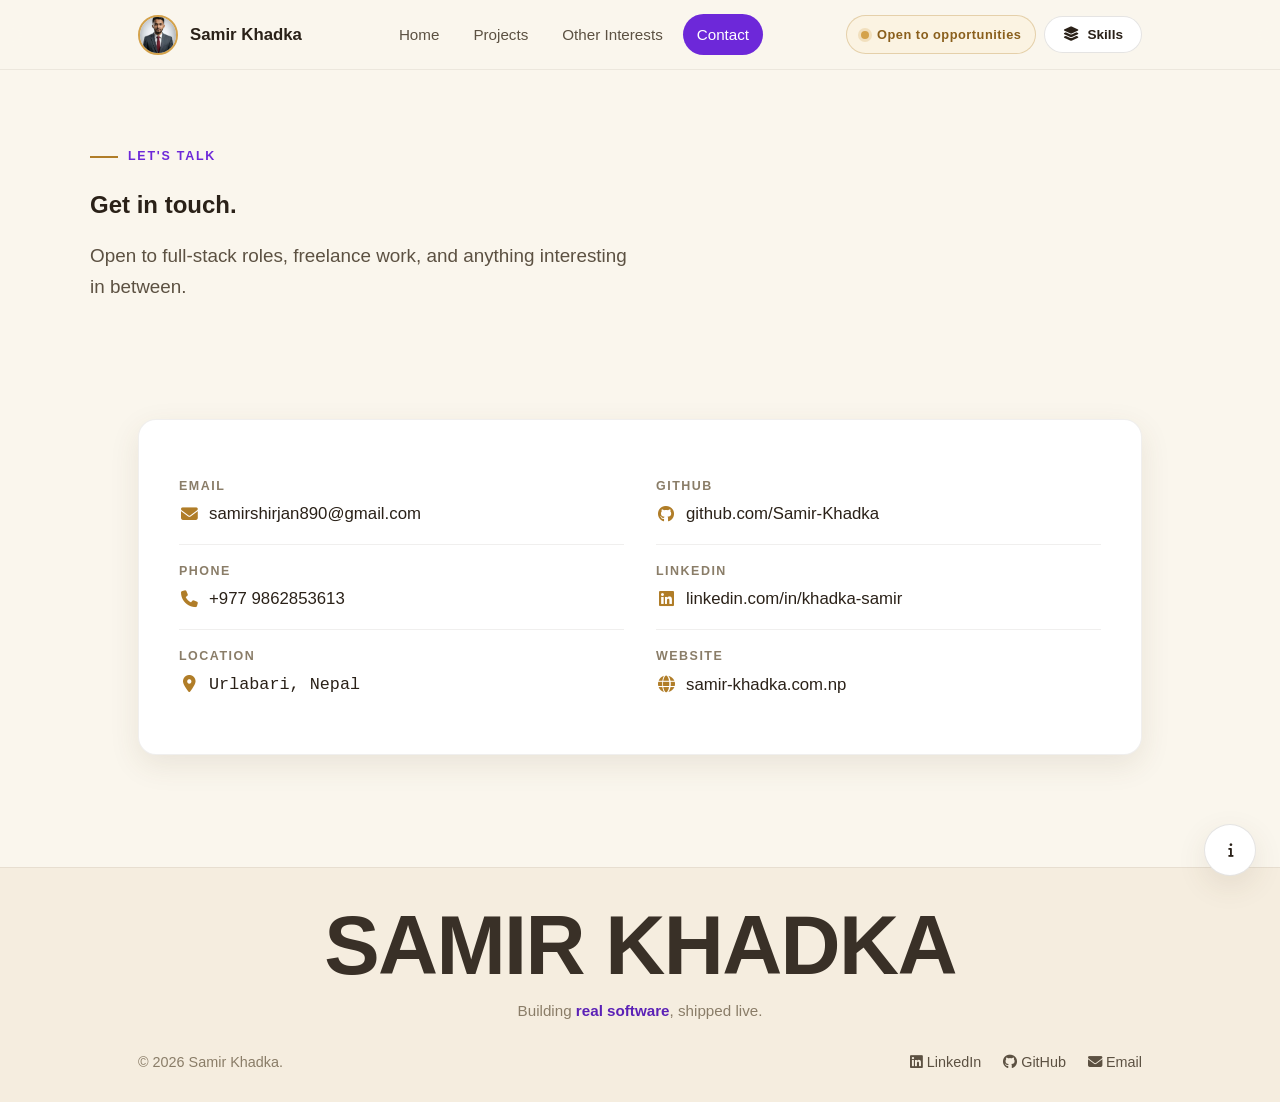
==== contact.html @ b38403c0 "Update portfolio" ====
<!DOCTYPE html>
<html lang="en">
<head>
  <meta charset="UTF-8">
  <meta name="viewport" content="width=device-width, initial-scale=1.0">
  <title>Contact — Samir Khadka</title>
  <meta name="description" content="Get in touch with Samir Khadka — full-stack developer and DevOps enthusiast based in Nepal. Open to remote roles and freelance work.">
  <link rel="canonical" href="https://samir-khadka.com.np/contact.html">
  <link rel="icon" type="image/svg+xml" href="/favicon.svg">
  <link rel="icon" type="image/png" sizes="96x96" href="/favicon-96x96.png">
  <link rel="apple-touch-icon" href="/apple-touch-icon.png">
  <meta name="theme-color" content="#FAF6ED">
  <meta property="og:type" content="website">
  <meta property="og:site_name" content="Samir Khadka">
  <meta property="og:title" content="Contact — Samir Khadka">
  <meta property="og:description" content="Get in touch with Samir Khadka — full-stack developer based in Urlabari, Nepal.">
  <meta property="og:url" content="https://samir-khadka.com.np/contact.html">
  <meta name="twitter:card" content="summary_large_image">
  <meta name="twitter:title" content="Contact — Samir Khadka">
  <meta name="twitter:description" content="Get in touch with Samir Khadka — full-stack developer based in Urlabari, Nepal.">
  <link rel="stylesheet" href="https://cdnjs.cloudflare.com/ajax/libs/font-awesome/6.4.0/css/all.min.css">
  <link rel="stylesheet" href="style.css?v=6">
</head>
<body>

  <!-- Header Navigation -->
  <header class="site-head">
    <div class="nav-inner">
      <a href="index.html" class="brand">
        <img src="assets/profile.jpg" alt="Samir Khadka Profile Photo" class="brand-avatar">
        Samir Khadka
      </a>
      <nav class="links" id="navLinks">
        <a href="index.html">Home</a>
        <a href="projects.html">Projects</a>
        <a href="interests.html">Other Interests</a>
        <a href="contact.html" class="active">Contact</a>
      </nav>
      <div class="header-actions">
        <span class="avail-pill"><span class="avail-dot"></span>Open to opportunities</span>
        <button onclick="toggleSidebar(true)" class="drawer-toggle-btn" aria-label="Open Skills Drawer">
          <i class="fas fa-layer-group"></i> <span class="drawer-label">Skills</span>
        </button>
        <button class="nav-toggle" id="navToggle" aria-label="Toggle menu">
          <span></span><span></span><span></span>
        </button>
      </div>
    </div>
  </header>

  <!-- Hero -->
  <section class="hero reveal-up" style="padding-bottom: 24px;">
    <div class="hero-inner">
      <div class="eyebrow">Let's talk</div>
      <h1>Get in <span class="accent">touch</span>.</h1>
      <p class="lead" style="margin-top: 16px;">Open to full-stack roles, freelance work, and anything interesting in between.</p>
    </div>
  </section>

  <!-- Contact Information -->
  <section class="reveal-up">
    <div class="section-inner">
      <div class="card">
        <div class="contact-grid">

          <div>
            <div class="contact-row">
              <span class="label">Email</span>
              <a href="mailto:samirshirjan890@gmail.com"><i class="fas fa-envelope"></i> samirshirjan890@gmail.com</a>
            </div>
            <div class="contact-row">
              <span class="label">Phone</span>
              <a href="tel:+9779862853613"><i class="fas fa-phone"></i> +977 9862853613</a>
            </div>
            <div class="contact-row">
              <span class="label">Location</span>
              <span class="val mono"><i class="fas fa-map-marker-alt"></i> Urlabari, Nepal</span>
            </div>
          </div>

          <div>
            <div class="contact-row">
              <span class="label">GitHub</span>
              <a href="https://github.com/Samir-Khadka" target="_blank" rel="noopener"><i class="fab fa-github"></i> github.com/Samir-Khadka</a>
            </div>
            <div class="contact-row">
              <span class="label">LinkedIn</span>
              <a href="https://linkedin.com/in/khadka-samir" target="_blank" rel="noopener"><i class="fab fa-linkedin"></i> linkedin.com/in/khadka-samir</a>
            </div>
            <div class="contact-row">
              <span class="label">Website</span>
              <a href="https://samir-khadka.com.np/" target="_blank" rel="noopener"><i class="fas fa-globe"></i> samir-khadka.com.np</a>
            </div>
          </div>

        </div>
      </div>
    </div>
  </section>

  <!-- Footer -->
  <footer class="site-foot">
    <div class="foot-giant">SAMIR KHADKA</div>
    <div class="foot-tag">Building <b>real software</b>, shipped live.</div>
    <div class="foot-inner">
      <span>© 2026 Samir Khadka.</span>
      <div>
        <a href="https://linkedin.com/in/khadka-samir" target="_blank" rel="noopener"><i class="fab fa-linkedin"></i> LinkedIn</a>
        <a href="https://github.com/Samir-Khadka" target="_blank" rel="noopener"><i class="fab fa-github"></i> GitHub</a>
        <a href="mailto:samirshirjan890@gmail.com"><i class="fas fa-envelope"></i> Email</a>
      </div>
    </div>
  </footer>

  <!-- Floating info button -->
  <button onclick="toggleInfoModal(true)" class="info-btn" aria-label="About Samir Khadka">
    <i class="fas fa-info"></i>
  </button>

  <!-- About Modal -->
  <div id="aboutModal" class="modal-overlay" role="dialog" aria-modal="true" aria-label="About Samir Khadka">
    <div class="modal-box">
      <button onclick="toggleInfoModal(false)" class="modal-close-btn" aria-label="Close modal">
        <i class="fas fa-times"></i>
      </button>
      <div class="modal-profile-header">
        <img src="assets/profile.jpg" alt="Samir Khadka Profile Photo" class="modal-profile-img">
        <div class="modal-profile-title">
          <h2>Samir Khadka</h2>
          <p>Full-Stack Developer</p>
        </div>
      </div>
      <div class="modal-bio">
        <p>Samir Khadka is a full-stack software developer and competitive chess player from Urlabari, Nepal.</p>
        <p>Recent BSc CSIT graduate (2022 — 2026) who has represented Nepal at the U-16 World Youth Chess Olympiad. Builds complete products end to end — React, Node.js, Python, with solid DevOps/Cloud deployment automation.</p>
      </div>
    </div>
  </div>

  <!-- Sidebar Drawer -->
  <div id="sidebarOverlay" class="sidebar-overlay"></div>
  <div id="sidebarDrawer" class="sidebar-drawer" role="dialog" aria-modal="true" aria-label="Skills Archive">
    <div class="sidebar-header">
      <div class="sidebar-header-title">
        <i class="fas fa-layer-group" style="font-size:1.3rem;"></i>
        <div>
          <h2>Skills Archive</h2>
          <p style="margin: 0; font-size:0.65rem; opacity:0.7;">Filter &amp; Explore</p>
        </div>
      </div>
      <button onclick="toggleSidebar(false)" class="sidebar-close-btn" aria-label="Close sidebar">
        <i class="fas fa-times"></i>
      </button>
    </div>
    <div class="sidebar-search-box">
      <div class="sidebar-search-input-wrapper">
        <i class="fas fa-search"></i>
        <input type="text" id="sidebarSearch" placeholder="Search skills, category, level..." class="sidebar-search-input">
      </div>
    </div>
    <div id="allSkillsList" class="sidebar-content"></div>
    <div id="sidebarNoResults" class="sidebar-no-results">
      <i class="fas fa-box-open"></i>
      <h4>No skills found</h4>
      <p style="font-size:0.8rem; opacity:0.7;">Try searching with different keywords.</p>
    </div>
  </div>

  <script src="script.js?v=5"></script>
  <script src="a11y-dialogs.js"></script>
</body>
</html>
---- style.css ----
/* ===========================================================
   Samir Khadka — Light Premium Portfolio
   Palette: warm ivory #FAF6ED · royal violet #6D28D9 ·
   antique gold #B07D28 · ink #2A2118
   =========================================================== */
:root {
  --bg: #FAF6ED;
  --bg-soft: #F5EDDF;
  --surface: #FFFFFF;
  --surface-warm: #FFFDF8;
  --text: #2A2118;
  --text-soft: #5C5142;
  --text-mute: #8A7D68;
  --violet: #6D28D9;
  --violet-deep: #5B21B6;
  --violet-soft: #F3EDFE;
  --gold: #B07D28;
  --gold-bright: #D4A24B;
  --gold-soft: #FBF3E2;
  --line: rgba(42, 33, 24, 0.12);
  --line-soft: rgba(42, 33, 24, 0.07);
  --shadow: 0 10px 30px rgba(90, 70, 40, 0.10);
  --shadow-lg: 0 20px 50px rgba(90, 70, 40, 0.14);
  --radius: 18px;
  --max: 1100px;
  --pad: clamp(20px, 5vw, 48px);
  --font: -apple-system, BlinkMacSystemFont, "Segoe UI", "Helvetica Neue", Arial, sans-serif;
  --display: Georgia, "Times New Roman", serif;
  --mono: ui-monospace, SFMono-Regular, Menlo, Consolas, monospace;
}

* { box-sizing: border-box; margin: 0; padding: 0; }

html { scroll-behavior: smooth; }

body {
  font-family: var(--font);
  background: var(--bg);
  color: var(--text);
  line-height: 1.65;
  font-size: 16px;
  -webkit-font-smoothing: antialiased;
  overflow-x: hidden;
}

img { max-width: 100%; display: block; }
a { color: var(--violet); text-decoration: none; }
a:hover { color: var(--violet-deep); }

::selection { background: var(--violet); color: #fff; }

/* ---------- Header ---------- */
.site-head {
  position: sticky; top: 0; z-index: 100;
  background: rgba(250, 246, 237, 0.88);
  backdrop-filter: blur(14px);
  -webkit-backdrop-filter: blur(14px);
  border-bottom: 1px solid var(--line-soft);
}
.nav-inner {
  max-width: var(--max); margin: 0 auto; padding: 14px var(--pad);
  display: flex; align-items: center; justify-content: space-between; gap: 16px;
}
.brand { display: flex; align-items: center; gap: 12px; font-weight: 700; font-size: 1.05rem; color: var(--text); }
.brand-avatar { width: 40px; height: 40px; border-radius: 50%; object-fit: cover; border: 2px solid var(--gold-bright); }
nav.links { display: flex; gap: 6px; }
nav.links a { padding: 8px 14px; border-radius: 999px; color: var(--text-soft); font-weight: 500; font-size: 0.95rem; transition: all .2s; }
nav.links a:hover { background: var(--violet-soft); color: var(--violet-deep); }
nav.links a.active { background: var(--violet); color: #fff; }
.header-actions { display: flex; gap: 8px; align-items: center; }
.nav-toggle { display: none; background: none; border: 1px solid var(--line); border-radius: 10px; padding: 8px 10px; cursor: pointer; }
.nav-toggle span { display: block; width: 20px; height: 2px; background: var(--text); margin: 4px 0; border-radius: 2px; }

/* ---------- Hero — reel-style display type, light palette ---------- */
.hero { padding: clamp(40px, 6vw, 72px) var(--pad) clamp(24px, 4vw, 40px); }
.hero-inner { max-width: var(--max); margin: 0 auto; }
.hero-display {
  font-family: var(--font); font-weight: 800; letter-spacing: -0.035em;
  line-height: 0.98; font-size: clamp(3.1rem, 11vw, 7.2rem);
  color: var(--text); margin: 0 0 28px;
}
.hero-display .line { display: block; }
.hero-display .accent { color: var(--violet); }
.hero-display .gold-line { position: relative; white-space: nowrap; }
.hero-display .gold-line::after {
  content: ""; position: absolute; left: 0; right: 0; bottom: 0.06em; height: 0.12em;
  background: var(--gold-bright); opacity: 0.55; z-index: -1;
}
.hero-sub { display: grid; grid-template-columns: 1.35fr 1fr; gap: clamp(28px, 5vw, 64px); align-items: start; }
.hero-photo-wrap { position: relative; justify-self: center; }
.hero-photo {
  width: min(300px, 68vw); aspect-ratio: 4/5; object-fit: cover;
  border-radius: var(--radius); box-shadow: var(--shadow-lg);
  border: 6px solid #fff; outline: 2px solid var(--gold-bright);
}
.hero-photo-badge {
  position: absolute; bottom: -14px; left: 50%; transform: translateX(-50%);
  background: var(--violet); color: #fff; font-size: 0.8rem; font-weight: 600;
  padding: 8px 18px; border-radius: 999px; white-space: nowrap; box-shadow: var(--shadow);
}
.hero-meta { display: flex; gap: clamp(20px, 4vw, 48px); margin: 28px 0; flex-wrap: wrap; }
.hero-meta div { display: flex; flex-direction: column; border-left: 3px solid var(--gold-bright); padding-left: 14px; }
.hero-meta strong { font-family: var(--font); font-weight: 800; font-size: 1.9rem; letter-spacing: -0.02em; color: var(--violet-deep); }
.hero-meta span { font-size: 0.85rem; color: var(--text-mute); }
.btn-row { display: flex; gap: 14px; flex-wrap: wrap; }
.btn {
  display: inline-flex; align-items: center; gap: 10px; padding: 14px 28px;
  border-radius: 999px; font-weight: 600; font-size: 1rem; cursor: pointer;
  border: 2px solid var(--violet); color: var(--violet-deep); background: transparent;
  transition: transform .15s, box-shadow .2s, background .2s;
}
.btn:hover { transform: translateY(-2px); box-shadow: var(--shadow); }
.btn.solid { background: var(--violet); color: #fff; border-color: var(--violet); }
.btn.solid:hover { background: var(--violet-deep); color: #fff; }
.btn.gold { border-color: var(--gold); color: #8a5f1c; }
.btn.gold:hover { background: var(--gold-soft); }

.eyebrow {
  display: inline-block; font-size: 0.78rem; font-weight: 700; letter-spacing: 0.14em;
  text-transform: uppercase; color: var(--violet); margin-bottom: 18px;
}
.eyebrow::before { content: ""; display: inline-block; width: 28px; height: 2px; background: var(--gold); vertical-align: middle; margin-right: 10px; }
.lead { font-size: clamp(1.02rem, 2vw, 1.18rem); color: var(--text-soft); max-width: 34rem; margin-bottom: 28px; }

/* ---------- Availability pill (header) ---------- */
.avail-pill {
  display: inline-flex; align-items: center; gap: 8px;
  font-size: 0.8rem; font-weight: 700; letter-spacing: 0.04em;
  color: #8a5f1c; background: var(--gold-soft);
  border: 1px solid rgba(176, 125, 40, 0.3);
  padding: 8px 14px; border-radius: 999px; white-space: nowrap;
}
.avail-dot { width: 8px; height: 8px; border-radius: 50%; background: var(--gold-bright); box-shadow: 0 0 0 3px rgba(212, 162, 75, 0.25); }

/* ---------- Floating tech chips (hero) ---------- */
.hero-inner { position: relative; }
.float-chips { position: absolute; inset: 0; pointer-events: none; }
.float-chip {
  position: absolute; display: inline-flex; align-items: center; gap: 7px;
  background: #fff; border: 1px solid var(--line); border-radius: 999px;
  box-shadow: var(--shadow); padding: 7px 14px;
  font-size: 0.8rem; font-weight: 700; color: var(--text-soft);
  animation: chip-float 7s ease-in-out infinite;
}
.float-chip i { width: 8px; height: 8px; border-radius: 50%; }
.float-chip:nth-child(1) { right: 26%; top: 4%; animation-delay: 0s; }
.float-chip:nth-child(2) { right: 1%; top: 30%; animation-delay: 1.4s; }
.float-chip:nth-child(3) { right: 30%; top: 56%; animation-delay: 2.6s; }
.float-chip:nth-child(4) { right: 3%; top: 66%; animation-delay: 0.8s; }
@keyframes chip-float { 0%, 100% { transform: translateY(0); } 50% { transform: translateY(-10px); } }

/* ---------- Closing CTA band ---------- */
.cta-band { border-top: 1px solid var(--line); padding: 40px 0 8px; }
.cta-band h2 {
  font-family: var(--font); font-weight: 800; letter-spacing: -0.03em;
  line-height: 1.02; font-size: clamp(2.2rem, 7vw, 4.2rem); margin: 10px 0 18px;
}
.cta-band h2 .accent { color: var(--violet); }

/* ---------- Giant footer name ---------- */
.foot-giant {
  font-family: var(--font); font-weight: 800; letter-spacing: -0.02em;
  line-height: 1; text-align: center; color: var(--text);
  font-size: clamp(2.4rem, 9vw, 5.2rem);
  padding: 36px var(--pad) 0; opacity: 0.92;
}
.foot-tag { text-align: center; color: var(--text-mute); font-size: 0.95rem; padding: 10px var(--pad) 0; }
.foot-tag b { color: var(--violet-deep); }

/* ---------- Marquee strip ---------- */
.marquee {
  overflow: hidden; white-space: nowrap;
  border-top: 1px solid var(--line); border-bottom: 1px solid var(--line);
  padding: 14px 0; margin: clamp(16px, 3vw, 32px) 0 0;
}
.marquee-track { display: inline-block; animation: marquee-scroll 28s linear infinite; }
.marquee span {
  font-weight: 800; letter-spacing: 0.06em; text-transform: uppercase;
  font-size: 0.95rem; color: var(--text-soft); padding: 0 18px;
}
.marquee span b { color: var(--gold); font-weight: 800; padding-right: 36px; }
@keyframes marquee-scroll { from { transform: translateX(0); } to { transform: translateX(-50%); } }

/* ---------- Big section heads ---------- */
.section-head-big { margin-bottom: 28px; border-top: 1px solid var(--line); padding-top: 22px; }
.section-head-big .sec-num {
  font-family: var(--mono); font-size: 0.8rem; font-weight: 600;
  letter-spacing: 0.14em; color: var(--gold);
}
.section-head-big h2 {
  font-family: var(--font); font-weight: 800; letter-spacing: -0.03em;
  line-height: 1.02; font-size: clamp(2rem, 6vw, 3.4rem); margin-top: 8px;
}
.section-head-big h2 .accent { color: var(--violet); }

/* ---------- Project list (big-type rows) ---------- */
.project-list { border-top: 1px solid var(--line); }
.project-row {
  display: grid; grid-template-columns: 64px 1fr auto; gap: clamp(14px, 3vw, 32px);
  align-items: baseline; padding: 28px 8px; border-bottom: 1px solid var(--line-soft);
  transition: background .2s, padding .2s;
}
.project-row:hover { background: var(--violet-soft); padding-left: 18px; }
.project-row .project-num { font-family: var(--mono); font-size: 0.85rem; color: var(--gold); font-weight: 600; letter-spacing: 0.08em; }
.project-row h3 {
  font-family: var(--font); font-weight: 800; letter-spacing: -0.02em;
  font-size: clamp(1.5rem, 3.5vw, 2.1rem); line-height: 1.08; color: var(--text);
  transition: color .2s;
}
.project-row:hover h3 { color: var(--violet-deep); }
.project-row h3 .arrow { color: var(--gold); font-weight: 800; }
.project-row p { color: var(--text-soft); font-size: 0.98rem; margin-top: 8px; max-width: 44rem; }
.project-row .tag-row { margin-top: 14px; }
.project-row .proj-links { margin-top: 14px; }
.project-row .row-side { text-align: right; font-family: var(--mono); font-size: 0.78rem; color: var(--text-mute); letter-spacing: 0.08em; }

/* ---------- Sections ---------- */
section { padding: clamp(32px, 5vw, 64px) 0; }
.section-inner { max-width: var(--max); margin: 0 auto; padding: 0 var(--pad); }
.section-head { display: flex; align-items: baseline; justify-content: space-between; gap: 16px; margin-bottom: 28px; flex-wrap: wrap; }
.section-head h2 { font-family: var(--display); font-size: clamp(1.6rem, 3.5vw, 2.3rem); font-weight: 600; }
.section-head .eyebrow { margin-bottom: 0; }

/* ---------- Cards ---------- */
.card {
  background: var(--surface); border: 1px solid var(--line-soft);
  border-radius: var(--radius); padding: clamp(24px, 4vw, 40px);
  box-shadow: var(--shadow); transition: transform .2s, box-shadow .25s;
}
.card:hover { transform: translateY(-4px); box-shadow: var(--shadow-lg); }
.card h3 { font-family: var(--display); font-size: 1.45rem; margin-bottom: 10px; color: var(--text); }
.card p { color: var(--text-soft); margin-bottom: 14px; }
.stack { display: flex; flex-direction: column; gap: 28px; }

/* ---------- Project list rows ---------- */
.project-num { font-family: var(--mono); font-size: 0.8rem; color: var(--gold); font-weight: 600; letter-spacing: 0.1em; }
.tag-row { display: flex; flex-wrap: wrap; gap: 8px; }
.tag {
  font-size: 0.78rem; font-weight: 600; padding: 5px 12px; border-radius: 999px;
  background: var(--violet-soft); color: var(--violet-deep); border: 1px solid rgba(109, 40, 217, 0.18);
}
.tag.gold { background: var(--gold-soft); color: #8a5f1c; border-color: rgba(176, 125, 40, 0.25); }
.proj-links { display: flex; gap: 10px; flex-wrap: wrap; margin-top: 4px; }
.proj-links a {
  display: inline-flex; align-items: center; gap: 8px; font-size: 0.88rem; font-weight: 600;
  padding: 9px 18px; border-radius: 999px; border: 1.5px solid var(--line); color: var(--text);
  transition: all .2s;
}
.proj-links a:hover { border-color: var(--violet); color: var(--violet-deep); background: var(--violet-soft); }
.proj-links a.live { background: var(--violet); border-color: var(--violet); color: #fff; }
.proj-links a.live:hover { background: var(--violet-deep); color: #fff; }

/* ---------- Skills ---------- */
.skill-grid { display: flex; flex-wrap: wrap; gap: 10px; }
.skill-cell {
  padding: 10px 20px; border-radius: 999px; background: var(--surface);
  border: 1px solid var(--line); font-weight: 500; font-size: 0.92rem; color: var(--text-soft);
  transition: all .2s; cursor: default;
}
.skill-cell:hover { border-color: var(--violet); color: var(--violet-deep); background: var(--violet-soft); transform: translateY(-2px); }

/* ---------- Timeline ---------- */
.timeline { position: relative; padding-left: 28px; }
.timeline::before { content: ""; position: absolute; left: 8px; top: 6px; bottom: 6px; width: 2px; background: linear-gradient(var(--gold-bright), var(--violet)); border-radius: 2px; }
.tl-item { position: relative; padding-bottom: 28px; }
.tl-item:last-child { padding-bottom: 0; }
.tl-item::before {
  content: ""; position: absolute; left: -26px; top: 6px; width: 12px; height: 12px;
  border-radius: 50%; background: var(--gold-bright); border: 3px solid var(--bg);
  box-shadow: 0 0 0 2px var(--gold-bright);
}
.tl-item .date { font-family: var(--mono); font-size: 0.78rem; color: var(--gold); font-weight: 600; letter-spacing: 0.06em; }
.tl-item h4 { font-size: 1.1rem; margin: 6px 0 6px; color: var(--text); }
.tl-item p { color: var(--text-soft); font-size: 0.95rem; }

/* ---------- Contact ---------- */
.contact-grid { display: grid; grid-template-columns: 1fr 1fr; gap: 32px; }
.contact-row { display: flex; flex-direction: column; gap: 4px; padding: 16px 0; border-bottom: 1px solid var(--line-soft); }
.contact-row:last-child { border-bottom: none; }
.contact-row .label { font-size: 0.78rem; font-weight: 700; letter-spacing: 0.12em; text-transform: uppercase; color: var(--text-mute); }
.contact-row a, .contact-row .val { font-size: 1.05rem; font-weight: 500; color: var(--text); display: flex; align-items: center; gap: 10px; }
.contact-row a:hover { color: var(--violet-deep); }
.contact-row a i, .contact-row .val i { color: var(--gold); width: 20px; text-align: center; }
.mono { font-family: var(--mono); }

/* ---------- Interests ---------- */
.grid-2 { display: grid; grid-template-columns: 1fr 1fr; gap: 40px; align-items: center; }
.chess-stats { display: flex; gap: 16px; margin-top: 20px; flex-wrap: wrap; }
.chess-stat { background: var(--violet-soft); border: 1px solid rgba(109,40,217,.15); border-radius: 14px; padding: 16px 20px; text-align: center; min-width: 110px; }
.chess-stat strong { display: block; font-family: var(--display); font-size: 1.4rem; color: var(--violet-deep); }
.chess-stat span { font-size: 0.8rem; color: var(--text-mute); }
.numerology-tool { background: var(--gold-soft); border: 1px solid rgba(176,125,40,.2); border-radius: var(--radius); padding: 28px; }
.numerology-tool label { font-size: 0.85rem; font-weight: 600; color: var(--text-soft); display: block; margin-bottom: 8px; }
.numerology-tool input[type="date"] {
  width: 100%; padding: 12px 16px; border-radius: 12px; border: 1.5px solid var(--line);
  background: #fff; font-size: 1rem; color: var(--text); font-family: var(--font);
}
.num-result { margin-top: 20px; }
.num-result:empty { display: none; }
.num-core-grid { display: grid; grid-template-columns: 1fr 1fr; gap: 16px; margin-bottom: 28px; }
.num-core-card { background: #fff; border: 1px solid var(--line-soft); border-radius: 14px; padding: 28px 16px; text-align: center; }
.num-core-card .digit {
  width: 72px; height: 72px; margin: 0 auto 12px; border-radius: 50%;
  background: var(--violet); color: #fff; font-family: var(--display);
  font-size: 2.4rem; display: flex; align-items: center; justify-content: center;
}
.num-core-card h5 { font-size: 0.95rem; }
.num-core-card p { font-size: 0.8rem; color: var(--text-mute); margin: 6px 0 0; }
.num-section-title {
  font-family: var(--display); font-size: 1.25rem; margin: 28px 0 14px;
  padding-bottom: 8px; border-bottom: 2px solid var(--gold-bright);
}
.num-details { background: #fff; border: 1px solid var(--line-soft); border-radius: 14px; padding: 24px; }
.num-details h4 { color: var(--violet-deep); margin-bottom: 14px; font-size: 1.1rem; }
.num-details p { color: var(--text-soft); font-size: 0.93rem; margin-bottom: 12px; }
.num-traits { display: grid; grid-template-columns: repeat(auto-fit, minmax(150px, 1fr)); gap: 12px; margin-top: 16px; }
.num-trait-group { background: var(--bg); border: 1px solid var(--line-soft); border-radius: 10px; padding: 12px 14px; }
.num-trait-group h6 { font-size: 0.72rem; text-transform: uppercase; letter-spacing: 0.08em; color: var(--text-mute); margin-bottom: 6px; }
.num-trait-group div { font-size: 0.88rem; color: var(--text); }
.num-trait-group i { color: var(--gold); margin-right: 6px; }
.num-disclaimer { font-size: 0.8rem; color: var(--text-mute); margin-top: 14px; font-style: italic; }

/* ---------- Footer ---------- */
.site-foot { border-top: 1px solid var(--line-soft); background: var(--bg-soft); margin-top: 48px; }
.foot-inner {
  max-width: var(--max); margin: 0 auto; padding: 28px var(--pad);
  display: flex; justify-content: space-between; align-items: center; gap: 16px; flex-wrap: wrap;
  color: var(--text-mute); font-size: 0.9rem;
}
.foot-inner div { display: flex; gap: 22px; }
.foot-inner a { color: var(--text-soft); font-weight: 500; }
.foot-inner a:hover { color: var(--violet-deep); }

/* ---------- Floating buttons ---------- */
.info-btn, .drawer-toggle-btn {
  background: var(--surface); border: 1px solid var(--line); color: var(--text);
  border-radius: 999px; padding: 10px 18px; font-size: 0.9rem; font-weight: 600;
  cursor: pointer; display: inline-flex; align-items: center; gap: 8px; transition: all .2s;
  font-family: var(--font);
}
.info-btn:hover, .drawer-toggle-btn:hover { border-color: var(--violet); color: var(--violet-deep); }
.info-btn { position: fixed; bottom: 24px; right: 24px; width: 52px; height: 52px; padding: 0; justify-content: center; border-radius: 50%; box-shadow: var(--shadow); z-index: 90; }
.drawer-label { font-size: 0.85rem; }

/* ---------- Modal ---------- */
.modal-overlay {
  position: fixed; inset: 0; background: rgba(42, 33, 24, 0.45); z-index: 200;
  display: none; align-items: center; justify-content: center; padding: 20px;
}
.modal-overlay.open { display: flex; }
.modal-box {
  background: var(--surface-warm); border: 1px solid var(--line); border-radius: 22px;
  max-width: 520px; width: 100%; padding: 36px; box-shadow: var(--shadow-lg); position: relative;
}
.modal-close-btn { position: absolute; top: 16px; right: 16px; background: none; border: none; font-size: 1.2rem; cursor: pointer; color: var(--text-mute); }
.modal-profile-header { display: flex; gap: 18px; align-items: center; margin-bottom: 20px; }
.modal-profile-img { width: 84px; height: 84px; border-radius: 50%; object-fit: cover; border: 3px solid var(--gold-bright); }
.modal-profile-title h2 { font-family: var(--display); font-size: 1.5rem; }
.modal-profile-title p { color: var(--text-mute); font-size: 0.9rem; }
.modal-bio p { color: var(--text-soft); margin-bottom: 12px; font-size: 0.95rem; }

/* ---------- Sidebar drawer ---------- */
.sidebar-overlay { position: fixed; inset: 0; background: rgba(42,33,24,.35); z-index: 150; display: none; }
.sidebar-overlay.open { display: block; }
.sidebar-drawer {
  position: fixed; top: 0; right: 0; bottom: 0; width: min(400px, 92vw); z-index: 160;
  background: var(--surface-warm); border-left: 1px solid var(--line);
  transform: translateX(105%); transition: transform .3s ease; display: flex; flex-direction: column;
}
.sidebar-drawer.open { transform: none; }
.sidebar-header { padding: 24px; border-bottom: 1px solid var(--line-soft); display: flex; justify-content: space-between; align-items: center; }
.sidebar-header h2 { font-family: var(--display); font-size: 1.3rem; }
.sidebar-close-btn { background: none; border: none; font-size: 1.2rem; cursor: pointer; color: var(--text-mute); }
.sidebar-search-box { padding: 16px 24px; }
.sidebar-search-input-wrapper { position: relative; }
.sidebar-search-input-wrapper i { position: absolute; left: 14px; top: 50%; transform: translateY(-50%); color: var(--text-mute); }
.sidebar-search-input {
  width: 100%; padding: 12px 16px 12px 42px; border-radius: 12px;
  border: 1.5px solid var(--line); background: #fff; font-size: 0.95rem; font-family: var(--font);
}
.sidebar-content { flex: 1; overflow-y: auto; padding: 0 24px 24px; display: flex; flex-direction: column; gap: 10px; }
.skill-item { background: #fff; border: 1px solid var(--line-soft); border-radius: 12px; padding: 14px 16px; }
.skill-item strong { display: block; font-size: 0.95rem; }
.skill-item span { font-size: 0.8rem; color: var(--text-mute); }
.sidebar-no-results { display: none; text-align: center; padding: 40px 24px; color: var(--text-mute); }

/* ---------- Reveal animation ---------- */
.reveal-up { opacity: 0; transform: translateY(28px); transition: opacity .7s ease, transform .7s ease; }
.reveal-up.visible { opacity: 1; transform: none; }
@media (prefers-reduced-motion: reduce) {
  .reveal-up { opacity: 1; transform: none; transition: none; }
  .marquee-track { animation: none; }
  .float-chip { animation: none; }
  html { scroll-behavior: auto; }
}

/* ---------- Responsive ---------- */
@media (max-width: 860px) {
  .hero-sub { grid-template-columns: 1fr; }
  .hero-display { font-size: clamp(2.9rem, 13.5vw, 4.6rem); }
  .hero-photo-wrap { order: -1; }
  .hero-photo { width: min(200px, 56vw); }
  .avail-pill { display: none; }
  .float-chips { display: none; }
  .project-row { grid-template-columns: 44px 1fr; }
  .project-row .row-side { display: none; }
  .grid-2 { grid-template-columns: 1fr; gap: 24px; }
  .contact-grid { grid-template-columns: 1fr; gap: 8px; }
  nav.links {
    display: none; position: absolute; top: 100%; left: 0; right: 0;
    background: var(--surface-warm); border-bottom: 1px solid var(--line);
    flex-direction: column; padding: 12px var(--pad) 20px;
  }
  nav.links.open { display: flex; }
  .nav-inner { position: relative; flex-wrap: wrap; }
  .nav-toggle { display: block; }
  .drawer-label { display: none; }
}
@media (max-width: 480px) {
  .hero-meta { gap: 18px; }
  .btn { padding: 12px 22px; font-size: 0.95rem; }
  .foot-inner { justify-content: center; text-align: center; }
}
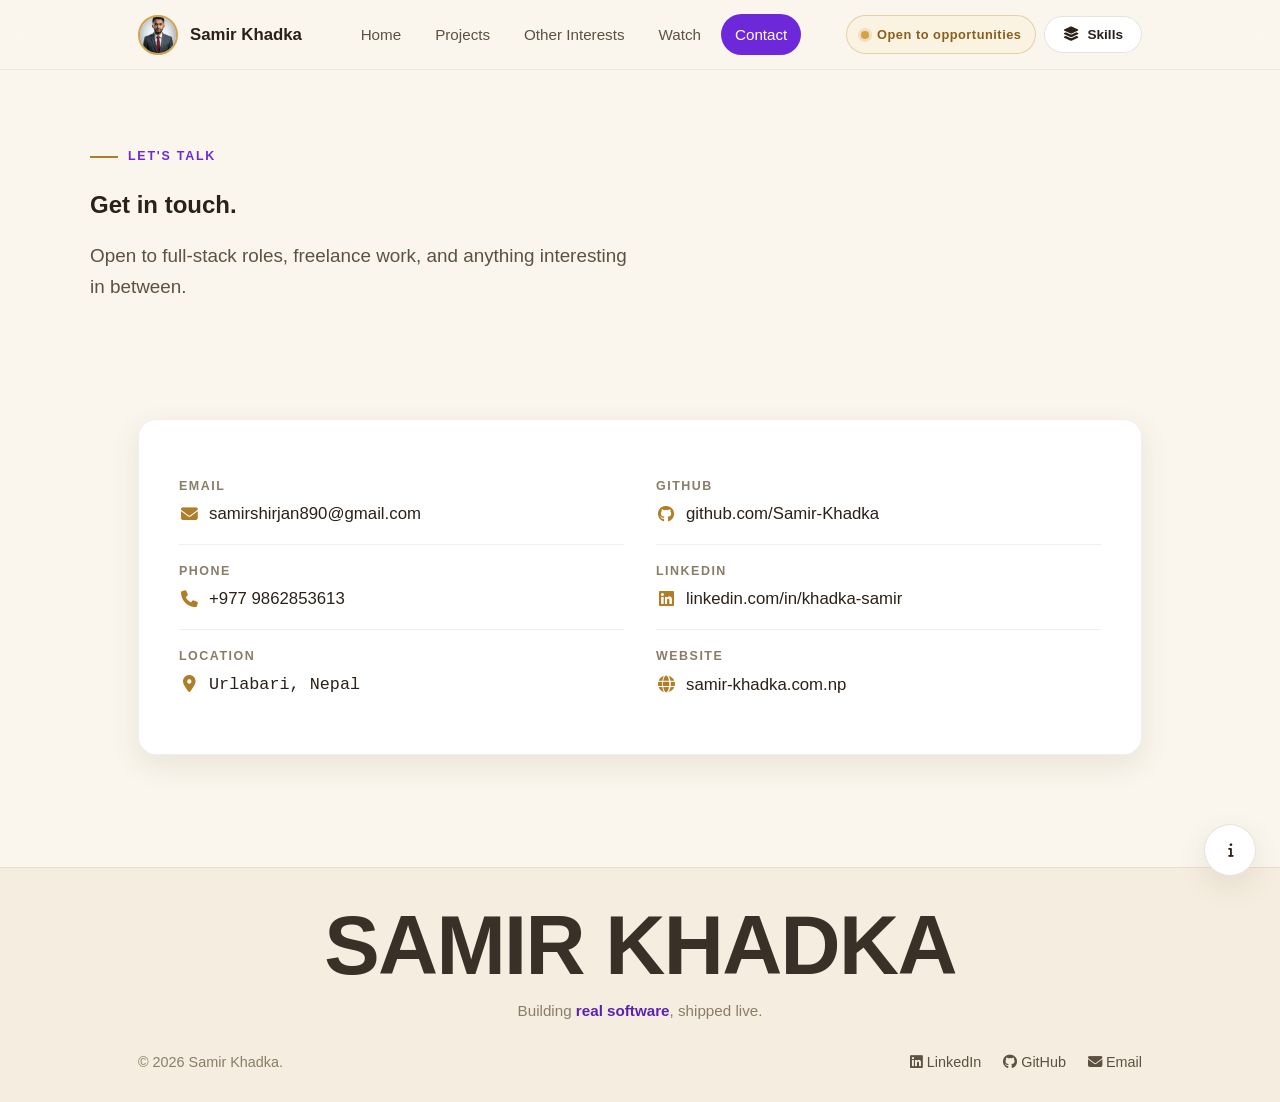
==== commit 662d2d48: "Update portfolio" ====
--- a/contact.html
+++ b/contact.html
@@ -34,6 +34,7 @@
         <a href="index.html">Home</a>
         <a href="projects.html">Projects</a>
         <a href="interests.html">Other Interests</a>
+        <a href="watch/">Watch</a>
         <a href="contact.html" class="active">Contact</a>
       </nav>
       <div class="header-actions">
--- a/style.css
+++ b/style.css
@@ -421,3 +421,7 @@
   .btn { padding: 12px 22px; font-size: 0.95rem; }
   .foot-inner { justify-content: center; text-align: center; }
 }
+
+/* ---------- Watch the build (video section) ---------- */
+.video-frame { margin: 0 0 22px; border: 1px solid var(--line); border-radius: var(--radius); overflow: hidden; box-shadow: var(--shadow); background: #000; }
+.video-frame video { display: block; width: 100%; height: auto; aspect-ratio: 16 / 9; }
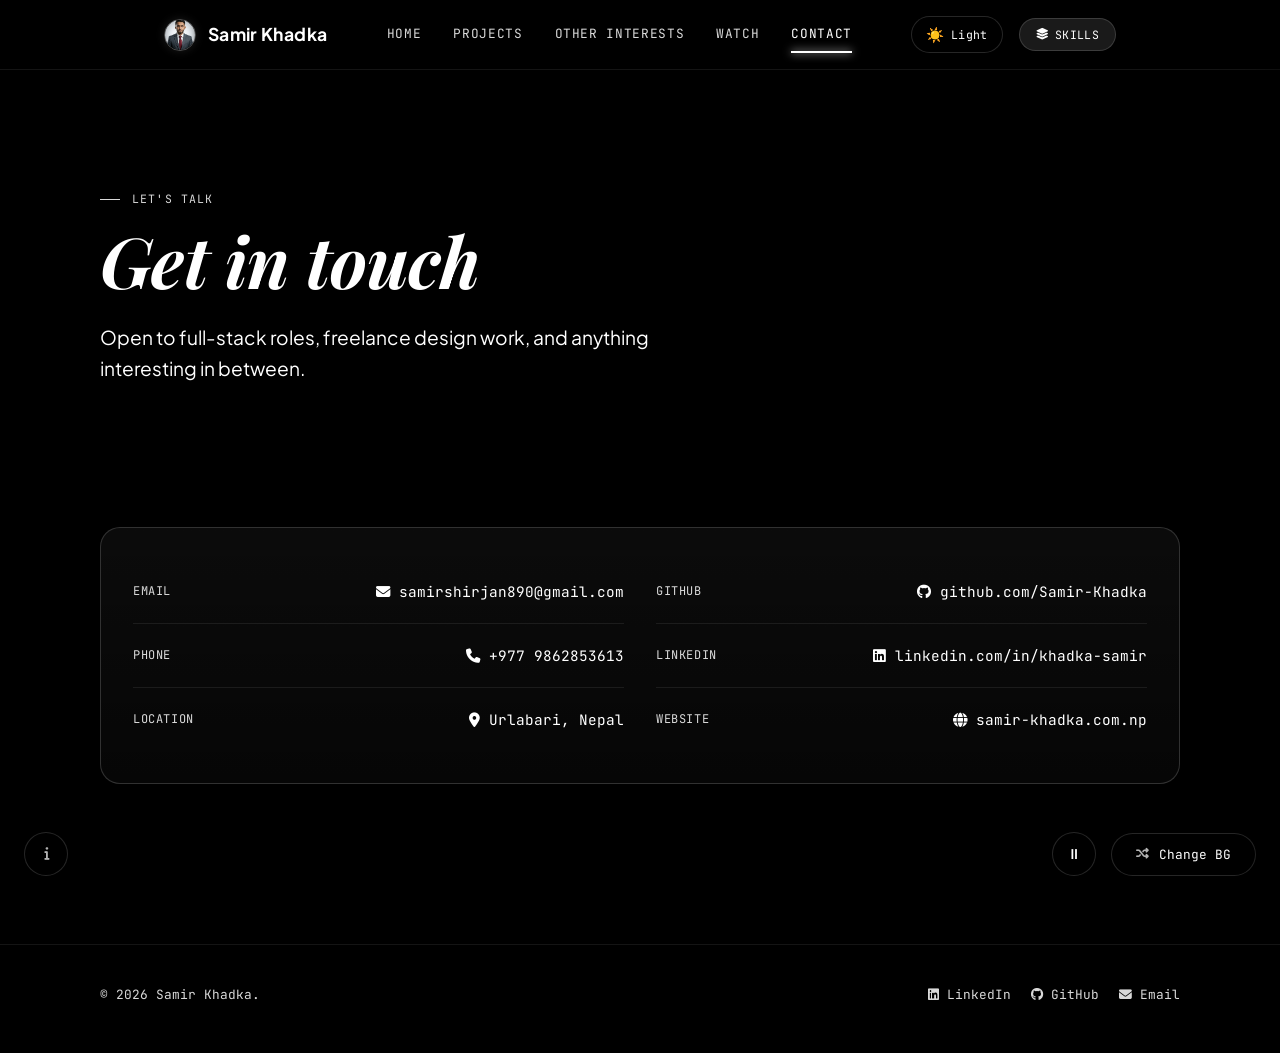
==== commit 55f35df3: "Update portfolio" ====
--- a/contact.html
+++ b/contact.html
@@ -1,27 +1,24 @@
 <!DOCTYPE html>
-<html lang="en">
+<html lang="en" data-theme="dark">
 <head>
   <meta charset="UTF-8">
   <meta name="viewport" content="width=device-width, initial-scale=1.0">
   <title>Contact — Samir Khadka</title>
-  <meta name="description" content="Get in touch with Samir Khadka — full-stack developer and DevOps enthusiast based in Nepal. Open to remote roles and freelance work.">
-  <link rel="canonical" href="https://samir-khadka.com.np/contact.html">
-  <link rel="icon" type="image/svg+xml" href="/favicon.svg">
-  <link rel="icon" type="image/png" sizes="96x96" href="/favicon-96x96.png">
-  <link rel="apple-touch-icon" href="/apple-touch-icon.png">
-  <meta name="theme-color" content="#FAF6ED">
-  <meta property="og:type" content="website">
-  <meta property="og:site_name" content="Samir Khadka">
-  <meta property="og:title" content="Contact — Samir Khadka">
-  <meta property="og:description" content="Get in touch with Samir Khadka — full-stack developer based in Urlabari, Nepal.">
-  <meta property="og:url" content="https://samir-khadka.com.np/contact.html">
-  <meta name="twitter:card" content="summary_large_image">
-  <meta name="twitter:title" content="Contact — Samir Khadka">
-  <meta name="twitter:description" content="Get in touch with Samir Khadka — full-stack developer based in Urlabari, Nepal.">
+  <meta name="description" content="Get in touch with Samir Khadka — full stack developer, DevOps enthusiast, and graphic designer based in Nepal.">
+  <link rel="canonical" href="https://samir-khadka.com.np/contact.html"> <link rel="icon" type="image/svg+xml" href="/favicon.svg"> <meta name="theme-color" content="#0f172a"> <meta property="og:type" content="website"> <meta property="og:site_name" content="Samir Khadka"> <meta property="og:title" content="Contact — Samir Khadka"> <meta property="og:description" content="Get in touch with Samir Khadka — full-stack developer and designer based in Urlabari, Nepal."> <meta property="og:url" content="https://samir-khadka.com.np/contact.html"> <meta name="twitter:card" content="summary_large_image"> <meta name="twitter:title" content="Contact — Samir Khadka"> <meta name="twitter:description" content="Get in touch with Samir Khadka — full-stack developer and designer based in Urlabari, Nepal.">
+  <link rel="preconnect" href="https://fonts.googleapis.com">
+  <link rel="preconnect" href="https://fonts.gstatic.com" crossorigin>
   <link rel="stylesheet" href="https://cdnjs.cloudflare.com/ajax/libs/font-awesome/6.4.0/css/all.min.css">
-  <link rel="stylesheet" href="style.css?v=6">
+  <link rel="stylesheet" href="style.css?v=4">
+  <script>!function(){var t=localStorage.getItem('portfolioTheme');document.documentElement.setAttribute('data-theme',t||'dark');}();</script>
 </head>
 <body>
+
+  <!-- Screen background fixed video container -->
+  <div class="bg-container">
+    <video id="bgVideo" class="bg-video" autoplay loop muted playsinline></video>
+  </div>
+  <div class="video-overlay"></div>
 
   <!-- Header Navigation -->
   <header class="site-head">
@@ -30,7 +27,7 @@
         <img src="assets/profile.jpg" alt="Samir Khadka Profile Photo" class="brand-avatar">
         Samir Khadka
       </a>
-      <nav class="links" id="navLinks">
+      <nav class="links">
         <a href="index.html">Home</a>
         <a href="projects.html">Projects</a>
         <a href="interests.html">Other Interests</a>
@@ -38,32 +35,35 @@
         <a href="contact.html" class="active">Contact</a>
       </nav>
       <div class="header-actions">
-        <span class="avail-pill"><span class="avail-dot"></span>Open to opportunities</span>
+        <button onclick="toggleTheme()" class="theme-toggle-btn" id="themeBtn" aria-label="Switch theme">
+          <span class="theme-icon">☀️</span><span class="theme-label">Light</span>
+        </button>
         <button onclick="toggleSidebar(true)" class="drawer-toggle-btn" aria-label="Open Skills Drawer">
           <i class="fas fa-layer-group"></i> <span class="drawer-label">Skills</span>
         </button>
-        <button class="nav-toggle" id="navToggle" aria-label="Toggle menu">
+        <button class="nav-toggle" aria-label="Toggle menu">
           <span></span><span></span><span></span>
         </button>
       </div>
     </div>
   </header>
 
-  <!-- Hero -->
-  <section class="hero reveal-up" style="padding-bottom: 24px;">
+  <!-- Hero Section -->
+  <section class="hero reveal-up" style="padding-bottom: 40px;">
     <div class="hero-inner">
       <div class="eyebrow">Let's talk</div>
-      <h1>Get in <span class="accent">touch</span>.</h1>
-      <p class="lead" style="margin-top: 16px;">Open to full-stack roles, freelance work, and anything interesting in between.</p>
+      <h1 class="heading-cinematic">Get in touch</h1>
+      <p class="lead" style="margin-top: 16px;">Open to full-stack roles, freelance design work, and anything interesting in between.</p>
     </div>
   </section>
 
-  <!-- Contact Information -->
+  <!-- Contact Information Grid -->
   <section class="reveal-up">
     <div class="section-inner">
-      <div class="card">
+      <div class="glass-card">
         <div class="contact-grid">
-
+          
+          <!-- Column 1: Core Channels -->
           <div>
             <div class="contact-row">
               <span class="label">Email</span>
@@ -78,7 +78,8 @@
               <span class="val mono"><i class="fas fa-map-marker-alt"></i> Urlabari, Nepal</span>
             </div>
           </div>
-
+          
+          <!-- Column 2: Web Profiles -->
           <div>
             <div class="contact-row">
               <span class="label">GitHub</span>
@@ -101,11 +102,9 @@
 
   <!-- Footer -->
   <footer class="site-foot">
-    <div class="foot-giant">SAMIR KHADKA</div>
-    <div class="foot-tag">Building <b>real software</b>, shipped live.</div>
     <div class="foot-inner">
       <span>© 2026 Samir Khadka.</span>
-      <div>
+      <div style="display:flex;gap:20px;">
         <a href="https://linkedin.com/in/khadka-samir" target="_blank" rel="noopener"><i class="fab fa-linkedin"></i> LinkedIn</a>
         <a href="https://github.com/Samir-Khadka" target="_blank" rel="noopener"><i class="fab fa-github"></i> GitHub</a>
         <a href="mailto:samirshirjan890@gmail.com"><i class="fas fa-envelope"></i> Email</a>
@@ -113,12 +112,16 @@
     </div>
   </footer>
 
-  <!-- Floating info button -->
+  <!-- Floating bottom interactive buttons -->
   <button onclick="toggleInfoModal(true)" class="info-btn" aria-label="About Samir Khadka">
     <i class="fas fa-info"></i>
   </button>
+  
+  <button id="bg-toggle" class="bg-toggle" onclick="toggleBgVideo()" aria-label="Pause background video" aria-pressed="false">⏸</button><button onclick="changeBackground()" class="change-bg-btn" aria-label="Change Background Video">
+    <i class="fas fa-random"></i> <span>Change BG</span>
+  </button>
 
-  <!-- About Modal -->
+  <!-- Centered Popup Bio Modal -->
   <div id="aboutModal" class="modal-overlay" role="dialog" aria-modal="true" aria-label="About Samir Khadka">
     <div class="modal-box">
       <button onclick="toggleInfoModal(false)" class="modal-close-btn" aria-label="Close modal">
@@ -128,17 +131,17 @@
         <img src="assets/profile.jpg" alt="Samir Khadka Profile Photo" class="modal-profile-img">
         <div class="modal-profile-title">
           <h2>Samir Khadka</h2>
-          <p>Full-Stack Developer</p>
+          <p>Developer &amp; Designer</p>
         </div>
       </div>
       <div class="modal-bio">
-        <p>Samir Khadka is a full-stack software developer and competitive chess player from Urlabari, Nepal.</p>
-        <p>Recent BSc CSIT graduate (2022 — 2026) who has represented Nepal at the U-16 World Youth Chess Olympiad. Builds complete products end to end — React, Node.js, Python, with solid DevOps/Cloud deployment automation.</p>
+        <p>Samir Khadka is a full stack software developer, graphic designer, and competitive chess player from Urlabari, Nepal.</p>
+        <p>Recent BSc CSIT graduate (2022 — 2026) who has represented Nepal at the U-16 World Youth Chess Olympiad. Passionate about building premium visual web interfaces and solid DevOps/Cloud deployment automation.</p>
       </div>
     </div>
   </div>
 
-  <!-- Sidebar Drawer -->
+  <!-- Sidebar Drawer Overlay and Drawer -->
   <div id="sidebarOverlay" class="sidebar-overlay"></div>
   <div id="sidebarDrawer" class="sidebar-drawer" role="dialog" aria-modal="true" aria-label="Skills Archive">
     <div class="sidebar-header">
@@ -159,7 +162,9 @@
         <input type="text" id="sidebarSearch" placeholder="Search skills, category, level..." class="sidebar-search-input">
       </div>
     </div>
-    <div id="allSkillsList" class="sidebar-content"></div>
+    <div id="allSkillsList" class="sidebar-content">
+      <!-- Rendered dynamically via JavaScript -->
+    </div>
     <div id="sidebarNoResults" class="sidebar-no-results">
       <i class="fas fa-box-open"></i>
       <h4>No skills found</h4>
@@ -167,7 +172,7 @@
     </div>
   </div>
 
-  <script src="script.js?v=5"></script>
-  <script src="a11y-dialogs.js"></script>
+  <script src="script.js?v=4"></script><script>window.toggleBgVideo=function(){var v=document.getElementById('bgVideo'),b=document.getElementById('bg-toggle');if(v.paused){v.play();b.textContent='⏸'}else{v.pause();b.textContent='▶'}};</script>
+<script src="a11y-dialogs.js"></script>
 </body>
 </html>
--- a/style.css
+++ b/style.css
@@ -1,427 +1,2020 @@
+@import url('https://fonts.googleapis.com/css2?family=Playfair+Display:ital,wght@1,600;1,700&family=Plus+Jakarta+Sans:wght@400;500;600;700&family=JetBrains+Mono:wght@400;500&display=swap');
+
 /* ===========================================================
-   Samir Khadka — Light Premium Portfolio
-   Palette: warm ivory #FAF6ED · royal violet #6D28D9 ·
-   antique gold #B07D28 · ink #2A2118
+   Samir Khadka — Cinematic Design Tokens
    =========================================================== */
 :root {
-  --bg: #FAF6ED;
-  --bg-soft: #F5EDDF;
-  --surface: #FFFFFF;
-  --surface-warm: #FFFDF8;
-  --text: #2A2118;
-  --text-soft: #5C5142;
-  --text-mute: #8A7D68;
-  --violet: #6D28D9;
-  --violet-deep: #5B21B6;
-  --violet-soft: #F3EDFE;
-  --gold: #B07D28;
-  --gold-bright: #D4A24B;
-  --gold-soft: #FBF3E2;
-  --line: rgba(42, 33, 24, 0.12);
-  --line-soft: rgba(42, 33, 24, 0.07);
-  --shadow: 0 10px 30px rgba(90, 70, 40, 0.10);
-  --shadow-lg: 0 20px 50px rgba(90, 70, 40, 0.14);
-  --radius: 18px;
-  --max: 1100px;
-  --pad: clamp(20px, 5vw, 48px);
-  --font: -apple-system, BlinkMacSystemFont, "Segoe UI", "Helvetica Neue", Arial, sans-serif;
-  --display: Georgia, "Times New Roman", serif;
-  --mono: ui-monospace, SFMono-Regular, Menlo, Consolas, monospace;
-}
-
-* { box-sizing: border-box; margin: 0; padding: 0; }
-
-html { scroll-behavior: smooth; }
+  /* Dark Mode (default) */
+  --bg: #000000;
+  --text-main: #ffffff;
+  --text-muted: rgba(255, 255, 255, 0.85);
+  --accent: #ffffff;
+  --gold: #d9a24d;
+  --gold-dim: #8a6a37;
+  --teal: #3fa796;
+  --teal-dim: #29463f;
+
+  /* Glassmorphism — dark */
+  --glass-bg: rgba(255, 255, 255, 0.05);
+  --glass-border: rgba(255, 255, 255, 0.15);
+  --glass-hover-bg: rgba(255, 255, 255, 0.12);
+  --glass-shadow: 0 15px 40px rgba(0, 0, 0, 0.5);
+
+  /* Header & footer chrome — dark */
+  --header-bg: rgba(0, 0, 0, 0.3);
+  --header-border: rgba(255, 255, 255, 0.08);
+  --footer-bg: rgba(0, 0, 0, 0.2);
+  --footer-border: rgba(255, 255, 255, 0.08);
+
+  /* Mobile nav overlay — dark */
+  --mobile-nav-bg: rgba(0, 0, 0, 0.95);
+
+  /* Selection */
+  --selection-bg: #ffffff;
+  --selection-color: #000000;
+
+  /* Video overlay — dark */
+  --video-overlay: linear-gradient(135deg, rgba(0,0,0,0.45) 0%, rgba(0,0,0,0.55) 50%, rgba(0,0,0,0.65) 100%);
+
+  /* Floating buttons */
+  --fab-bg: rgba(0, 0, 0, 0.25);
+  --fab-border: rgba(255, 255, 255, 0.15);
+  --fab-color: #ffffff;
+  --fab-hover-bg: rgba(255, 255, 255, 0.1);
+  --fab-hover-border: rgba(255, 255, 255, 0.4);
+
+  /* Modal */
+  --modal-overlay-bg: rgba(0, 0, 0, 0.75);
+  --modal-box-bg: rgba(15, 15, 15, 0.4);
+  --modal-box-border: rgba(255, 255, 255, 0.18);
+
+  /* Sidebar */
+  --sidebar-bg: rgba(10, 10, 10, 0.55);
+  --sidebar-border: rgba(255, 255, 255, 0.15);
+  --sidebar-overlay-bg: rgba(0, 0, 0, 0.6);
+  --sidebar-header-border: rgba(255, 255, 255, 0.1);
+  --sidebar-input-bg: rgba(0, 0, 0, 0.3);
+  --sidebar-input-border: rgba(255, 255, 255, 0.15);
+  --sidebar-item-bg: rgba(255, 255, 255, 0.03);
+  --sidebar-item-border: rgba(255, 255, 255, 0.08);
+  --sidebar-item-hover-bg: rgba(255, 255, 255, 0.08);
+  --sidebar-item-hover-border: rgba(255, 255, 255, 0.22);
+  --sidebar-search-icon: rgba(255,255,255,0.4);
+  --sidebar-scroll: rgba(255,255,255,0.2);
+  --sidebar-scroll-thumb: rgba(255,255,255,0.25);
+  --sidebar-tag-bg: rgba(255, 255, 255, 0.08);
+  --sidebar-tag-border: rgba(255, 255, 255, 0.12);
+
+  /* Skill cells */
+  --skill-cell-bg: rgba(255, 255, 255, 0.03);
+  --skill-cell-border: rgba(255, 255, 255, 0.08);
+  --skill-cell-hover-bg: rgba(255, 255, 255, 0.08);
+  --skill-cell-hover-border: rgba(255, 255, 255, 0.25);
+
+  /* Tags */
+  --tag-border: rgba(255, 255, 255, 0.15);
+  --tag-bg: rgba(0, 0, 0, 0.2);
+
+  /* Timeline */
+  --timeline-border: rgba(255, 255, 255, 0.15);
+  --tl-dot-shadow: 0 0 8px #fff;
+
+  /* Hero meta */
+  --hero-meta-border: rgba(255, 255, 255, 0.2);
+
+  /* Contact row */
+  --contact-border: rgba(255, 255, 255, 0.08);
+
+  /* Numerology tool */
+  --num-tool-bg: rgba(255, 255, 255, 0.02);
+  --num-tool-border: rgba(255, 255, 255, 0.12);
+  --num-input-bg: rgba(0, 0, 0, 0.4);
+  --num-input-border: rgba(255, 255, 255, 0.15);
+  --num-input-color: #ffffff;
+  --num-digit-border: rgba(255, 255, 255, 0.3);
+  --num-digit-bg: rgba(255, 255, 255, 0.05);
+  --num-digit-shadow: 0 0 15px rgba(255,255,255,0.05);
+
+  /* Chess stat */
+  --chess-stat-bg: rgba(255, 255, 255, 0.03);
+  --chess-stat-border: rgba(255, 255, 255, 0.08);
+
+  /* Proj links */
+  --proj-link-border: rgba(255, 255, 255, 0.4);
+
+  /* Button styles */
+  --btn-hover-shadow: 0 10px 20px rgba(255, 255, 255, 0.15);
+
+  /* Nav active underline glow */
+  --nav-active-glow: 0 0 8px #fff;
+
+  /* Theme toggle icon */
+  --theme-icon: '☀️';
+
+  --display: 'Playfair Display', serif;
+  --body: 'Plus Jakarta Sans', sans-serif;
+  --mono: 'JetBrains Mono', monospace;
+
+  --max: 1080px;
+  --pad: clamp(20px, 5vw, 64px);
+}
+
+/* ===========================================================
+   Light Mode Tokens
+   =========================================================== */
+[data-theme="light"] {
+  --bg: #f5f0e8;
+  --text-main: #1a1209;
+  --text-muted: rgba(26, 18, 9, 0.6);
+  --accent: #1a1209;
+  --gold: #b07d28;
+  --gold-dim: #d4a84b;
+  --teal: #2a7a6d;
+  --teal-dim: #a8d5cf;
+
+  /* Glassmorphism — light */
+  --glass-bg: rgba(255, 255, 255, 0.55);
+  --glass-border: rgba(26, 18, 9, 0.12);
+  --glass-hover-bg: rgba(255, 255, 255, 0.78);
+  --glass-shadow: 0 15px 40px rgba(0, 0, 0, 0.12);
+
+  /* Header & footer chrome — light */
+  --header-bg: rgba(245, 240, 232, 0.75);
+  --header-border: rgba(26, 18, 9, 0.1);
+  --footer-bg: rgba(235, 228, 215, 0.6);
+  --footer-border: rgba(26, 18, 9, 0.1);
+
+  /* Mobile nav overlay — light */
+  --mobile-nav-bg: rgba(245, 240, 232, 0.97);
+
+  /* Selection */
+  --selection-bg: #1a1209;
+  --selection-color: #f5f0e8;
+
+  /* Video overlay — light (softer, milky) */
+  --video-overlay: linear-gradient(135deg, rgba(245,240,232,0.62) 0%, rgba(245,240,232,0.70) 50%, rgba(245,240,232,0.78) 100%);
+
+  /* Floating buttons */
+  --fab-bg: rgba(245, 240, 232, 0.7);
+  --fab-border: rgba(26, 18, 9, 0.15);
+  --fab-color: #1a1209;
+  --fab-hover-bg: rgba(26, 18, 9, 0.08);
+  --fab-hover-border: rgba(26, 18, 9, 0.35);
+
+  /* Modal */
+  --modal-overlay-bg: rgba(26, 18, 9, 0.5);
+  --modal-box-bg: rgba(245, 240, 232, 0.85);
+  --modal-box-border: rgba(26, 18, 9, 0.15);
+
+  /* Sidebar */
+  --sidebar-bg: rgba(245, 240, 232, 0.88);
+  --sidebar-border: rgba(26, 18, 9, 0.12);
+  --sidebar-overlay-bg: rgba(26, 18, 9, 0.35);
+  --sidebar-header-border: rgba(26, 18, 9, 0.1);
+  --sidebar-input-bg: rgba(255, 255, 255, 0.7);
+  --sidebar-input-border: rgba(26, 18, 9, 0.15);
+  --sidebar-item-bg: rgba(255, 255, 255, 0.55);
+  --sidebar-item-border: rgba(26, 18, 9, 0.08);
+  --sidebar-item-hover-bg: rgba(255, 255, 255, 0.85);
+  --sidebar-item-hover-border: rgba(26, 18, 9, 0.2);
+  --sidebar-search-icon: rgba(26,18,9,0.4);
+  --sidebar-scroll: rgba(26,18,9,0.15);
+  --sidebar-scroll-thumb: rgba(26,18,9,0.25);
+  --sidebar-tag-bg: rgba(26, 18, 9, 0.06);
+  --sidebar-tag-border: rgba(26, 18, 9, 0.12);
+
+  /* Skill cells */
+  --skill-cell-bg: rgba(255, 255, 255, 0.5);
+  --skill-cell-border: rgba(26, 18, 9, 0.1);
+  --skill-cell-hover-bg: rgba(255, 255, 255, 0.85);
+  --skill-cell-hover-border: rgba(26, 18, 9, 0.25);
+
+  /* Tags */
+  --tag-border: rgba(26, 18, 9, 0.15);
+  --tag-bg: rgba(26, 18, 9, 0.05);
+
+  /* Timeline */
+  --timeline-border: rgba(26, 18, 9, 0.15);
+  --tl-dot-shadow: 0 0 8px rgba(26,18,9,0.4);
+
+  /* Hero meta */
+  --hero-meta-border: rgba(26, 18, 9, 0.2);
+
+  /* Contact row */
+  --contact-border: rgba(26, 18, 9, 0.1);
+
+  /* Numerology tool */
+  --num-tool-bg: rgba(255, 255, 255, 0.45);
+  --num-tool-border: rgba(26, 18, 9, 0.12);
+  --num-input-bg: rgba(255, 255, 255, 0.7);
+  --num-input-border: rgba(26, 18, 9, 0.15);
+  --num-input-color: #1a1209;
+  --num-digit-border: rgba(26, 18, 9, 0.25);
+  --num-digit-bg: rgba(255, 255, 255, 0.6);
+  --num-digit-shadow: 0 0 15px rgba(26,18,9,0.08);
+
+  /* Chess stat */
+  --chess-stat-bg: rgba(255, 255, 255, 0.5);
+  --chess-stat-border: rgba(26, 18, 9, 0.1);
+
+  /* Proj links */
+  --proj-link-border: rgba(26, 18, 9, 0.4);
+
+  /* Button styles */
+  --btn-hover-shadow: 0 10px 20px rgba(0, 0, 0, 0.1);
+
+  /* Nav active underline glow */
+  --nav-active-glow: none;
+
+  /* Theme toggle icon */
+  --theme-icon: '🌙';
+}
+
+* {
+  box-sizing: border-box;
+}
+
+html {
+  scroll-behavior: smooth;
+}
 
 body {
-  font-family: var(--font);
-  background: var(--bg);
-  color: var(--text);
-  line-height: 1.65;
+  margin: 0;
+  background-color: var(--bg);
+  color: var(--text-main);
+  font-family: var(--body);
   font-size: 16px;
+  line-height: 1.6;
   -webkit-font-smoothing: antialiased;
+  min-height: 100vh;
   overflow-x: hidden;
 }
 
-img { max-width: 100%; display: block; }
-a { color: var(--violet); text-decoration: none; }
-a:hover { color: var(--violet-deep); }
-
-::selection { background: var(--violet); color: #fff; }
-
-/* ---------- Header ---------- */
-.site-head {
-  position: sticky; top: 0; z-index: 100;
-  background: rgba(250, 246, 237, 0.88);
-  backdrop-filter: blur(14px);
-  -webkit-backdrop-filter: blur(14px);
-  border-bottom: 1px solid var(--line-soft);
-}
+img {
+  max-width: 100%;
+  display: block;
+}
+
+a {
+  color: inherit;
+  text-decoration: none;
+}
+
+::selection {
+  background: var(--selection-bg);
+  color: var(--selection-color);
+}
+
+:focus-visible {
+  outline: 2px solid var(--text-main);
+  outline-offset: 3px;
+}
+
+/* ===========================================================
+   Background Video Setup
+   =========================================================== */
+.bg-container {
+  position: fixed;
+  top: 0;
+  left: 0;
+  width: 100vw;
+  height: 100vh;
+  z-index: -2;
+  overflow: hidden;
+  background-color: var(--bg);
+}
+
+.bg-video {
+  width: 100%;
+  height: 100%;
+  object-fit: cover;
+  opacity: 1;
+  transform: scale(1.02);
+  transition: opacity 0.4s ease;
+}
+
+.video-overlay {
+  position: fixed;
+  top: 0;
+  left: 0;
+  width: 100vw;
+  height: 100vh;
+  background: var(--video-overlay);
+  z-index: -1;
+  pointer-events: none;
+}
+
+/* ===========================================================
+   Glassmorphism Styles
+   =========================================================== */
+.ultra-glass {
+  background: var(--glass-bg);
+  backdrop-filter: blur(8px) saturate(120%);
+  -webkit-backdrop-filter: blur(12px) saturate(120%);
+  border: 1px solid var(--glass-border);
+  box-shadow: var(--glass-shadow);
+}
+
+.glass-card {
+  background: var(--glass-bg);
+  backdrop-filter: blur(8px) saturate(120%);
+  -webkit-backdrop-filter: blur(12px) saturate(120%);
+  border: 1px solid var(--glass-border);
+  box-shadow: var(--glass-shadow);
+  border-radius: 1.25rem;
+  padding: 32px;
+  transition: all 0.5s cubic-bezier(0.16, 1, 0.3, 1);
+  position: relative;
+  overflow: hidden;
+  height: 100%;
+  display: flex;
+  flex-direction: column;
+}
+
+.glass-card:hover {
+  background: var(--glass-hover-bg);
+  border-color: rgba(255, 255, 255, 0.3);
+  transform: translateY(-5px);
+  box-shadow: 0 25px 50px rgba(0, 0, 0, 0.7);
+}
+
+/* ===========================================================
+   Layout
+   =========================================================== */
+.wrap {
+  max-width: var(--max);
+  margin: 0 auto;
+  padding: 0 var(--pad);
+}
+
+/* Header */
+header.site-head {
+  position: sticky;
+  top: 0;
+  z-index: 50;
+  background: var(--header-bg);
+  backdrop-filter: blur(16px) saturate(120%);
+  -webkit-backdrop-filter: blur(16px) saturate(120%);
+  border-bottom: 1px solid var(--header-border);
+  transition: background 0.3s, border-color 0.3s;
+}
+
 .nav-inner {
-  max-width: var(--max); margin: 0 auto; padding: 14px var(--pad);
-  display: flex; align-items: center; justify-content: space-between; gap: 16px;
-}
-.brand { display: flex; align-items: center; gap: 12px; font-weight: 700; font-size: 1.05rem; color: var(--text); }
-.brand-avatar { width: 40px; height: 40px; border-radius: 50%; object-fit: cover; border: 2px solid var(--gold-bright); }
-nav.links { display: flex; gap: 6px; }
-nav.links a { padding: 8px 14px; border-radius: 999px; color: var(--text-soft); font-weight: 500; font-size: 0.95rem; transition: all .2s; }
-nav.links a:hover { background: var(--violet-soft); color: var(--violet-deep); }
-nav.links a.active { background: var(--violet); color: #fff; }
-.header-actions { display: flex; gap: 8px; align-items: center; }
-.nav-toggle { display: none; background: none; border: 1px solid var(--line); border-radius: 10px; padding: 8px 10px; cursor: pointer; }
-.nav-toggle span { display: block; width: 20px; height: 2px; background: var(--text); margin: 4px 0; border-radius: 2px; }
-
-/* ---------- Hero — reel-style display type, light palette ---------- */
-.hero { padding: clamp(40px, 6vw, 72px) var(--pad) clamp(24px, 4vw, 40px); }
-.hero-inner { max-width: var(--max); margin: 0 auto; }
-.hero-display {
-  font-family: var(--font); font-weight: 800; letter-spacing: -0.035em;
-  line-height: 0.98; font-size: clamp(3.1rem, 11vw, 7.2rem);
-  color: var(--text); margin: 0 0 28px;
-}
-.hero-display .line { display: block; }
-.hero-display .accent { color: var(--violet); }
-.hero-display .gold-line { position: relative; white-space: nowrap; }
-.hero-display .gold-line::after {
-  content: ""; position: absolute; left: 0; right: 0; bottom: 0.06em; height: 0.12em;
-  background: var(--gold-bright); opacity: 0.55; z-index: -1;
-}
-.hero-sub { display: grid; grid-template-columns: 1.35fr 1fr; gap: clamp(28px, 5vw, 64px); align-items: start; }
-.hero-photo-wrap { position: relative; justify-self: center; }
-.hero-photo {
-  width: min(300px, 68vw); aspect-ratio: 4/5; object-fit: cover;
-  border-radius: var(--radius); box-shadow: var(--shadow-lg);
-  border: 6px solid #fff; outline: 2px solid var(--gold-bright);
-}
-.hero-photo-badge {
-  position: absolute; bottom: -14px; left: 50%; transform: translateX(-50%);
-  background: var(--violet); color: #fff; font-size: 0.8rem; font-weight: 600;
-  padding: 8px 18px; border-radius: 999px; white-space: nowrap; box-shadow: var(--shadow);
-}
-.hero-meta { display: flex; gap: clamp(20px, 4vw, 48px); margin: 28px 0; flex-wrap: wrap; }
-.hero-meta div { display: flex; flex-direction: column; border-left: 3px solid var(--gold-bright); padding-left: 14px; }
-.hero-meta strong { font-family: var(--font); font-weight: 800; font-size: 1.9rem; letter-spacing: -0.02em; color: var(--violet-deep); }
-.hero-meta span { font-size: 0.85rem; color: var(--text-mute); }
-.btn-row { display: flex; gap: 14px; flex-wrap: wrap; }
+  max-width: var(--max);
+  margin: 0 auto;
+  padding: 16px var(--pad);
+  display: flex;
+  align-items: center;
+  justify-content: space-between;
+}
+
+.brand {
+  font-family: var(--body);
+  font-weight: 700;
+  font-size: 1.1rem;
+  letter-spacing: 0.02em;
+  display: flex;
+  align-items: center;
+  gap: 12px;
+}
+
+.brand-avatar {
+  width: 32px;
+  height: 32px;
+  border-radius: 50%;
+  object-fit: cover;
+  border: 1px solid rgba(255, 255, 255, 0.3);
+  box-shadow: 0 0 10px rgba(255,255,255,0.1);
+  transition: transform 0.3s;
+}
+
+.brand:hover .brand-avatar {
+  transform: rotate(10deg) scale(1.1);
+}
+
+nav.links {
+  display: flex;
+  align-items: center;
+  gap: 32px;
+  font-family: var(--mono);
+  font-size: 0.8rem;
+  letter-spacing: 0.05em;
+  text-transform: uppercase;
+}
+
+nav.links a {
+  color: var(--text-muted);
+  position: relative;
+  padding: 6px 0;
+  transition: color 0.3s;
+}
+
+nav.links a:hover, nav.links a.active {
+  color: var(--text-main);
+}
+
+nav.links a.active::after {
+  content: '';
+  position: absolute;
+  left: 0;
+  bottom: -2px;
+  width: 100%;
+  height: 2px;
+  background: var(--text-main);
+  box-shadow: 0 0 8px #fff;
+}
+
+.header-actions {
+  display: flex;
+  align-items: center;
+  gap: 16px;
+}
+
+.drawer-toggle-btn {
+  background: rgba(255, 255, 255, 0.1);
+  border: 1px solid rgba(255, 255, 255, 0.15);
+  color: white;
+  border-radius: 99px;
+  padding: 8px 16px;
+  font-family: var(--mono);
+  font-size: 0.72rem;
+  letter-spacing: 0.03em;
+  text-transform: uppercase;
+  cursor: pointer;
+  display: flex;
+  align-items: center;
+  gap: 6px;
+  transition: all 0.3s;
+}
+
+.drawer-toggle-btn:hover {
+  background: rgba(255, 255, 255, 0.2);
+  border-color: rgba(255, 255, 255, 0.3);
+  transform: translateY(-1px);
+}
+
+.nav-toggle {
+  display: none;
+}
+
+@media (max-width: 768px) {
+  nav.links {
+    position: fixed;
+    inset: 68px 0 0 0;
+    background: var(--mobile-nav-bg);
+    backdrop-filter: blur(20px);
+    flex-direction: column;
+    padding: 40px var(--pad);
+    gap: 24px;
+    font-size: 1rem;
+    transform: translateY(-110%);
+    transition: transform 0.3s ease;
+    border-top: 1px solid var(--header-border);
+    height: calc(100vh - 68px);
+    align-items: flex-start;
+  }
+  
+  nav.links.open {
+    transform: translateY(0);
+  }
+  
+  .nav-toggle {
+    display: flex;
+    flex-direction: column;
+    gap: 5px;
+    background: none;
+    border: none;
+    cursor: pointer;
+    padding: 8px;
+  }
+  
+  .nav-toggle span {
+    width: 22px;
+    height: 2px;
+    background: var(--text-main);
+    transition: transform 0.3s, opacity 0.3s;
+  }
+  
+  .nav-toggle.open span:nth-child(1) {
+    transform: translateY(7px) rotate(45deg);
+  }
+  
+  .nav-toggle.open span:nth-child(2) {
+    opacity: 0;
+  }
+  
+  .nav-toggle.open span:nth-child(3) {
+    transform: translateY(-7px) rotate(-45deg);
+  }
+}
+
+/* Footer */
+footer.site-foot {
+  border-top: 1px solid var(--footer-border);
+  padding: 40px var(--pad) 48px;
+  margin-top: 80px;
+  background: var(--footer-bg);
+}
+
+.foot-inner {
+  max-width: var(--max);
+  margin: 0 auto;
+  display: flex;
+  flex-wrap: wrap;
+  gap: 18px;
+  justify-content: space-between;
+  align-items: center;
+  font-family: var(--mono);
+  font-size: 0.8rem;
+  color: var(--text-muted);
+}
+
+.foot-inner a {
+  transition: color 0.3s;
+}
+
+.foot-inner a:hover {
+  color: var(--text-main);
+}
+
+/* ===========================================================
+   Typography
+   =========================================================== */
+h1, h2, h3, h4 {
+  font-family: var(--display);
+  margin: 0;
+  font-weight: 700;
+  letter-spacing: -0.01em;
+}
+
+.heading-cinematic {
+  font-family: var(--display);
+  font-style: italic;
+}
+
+.eyebrow {
+  font-family: var(--mono);
+  font-size: 0.72rem;
+  letter-spacing: 0.1em;
+  text-transform: uppercase;
+  color: var(--text-main);
+  display: flex;
+  align-items: center;
+  gap: 12px;
+  margin-bottom: 16px;
+  opacity: 0.85;
+}
+
+.eyebrow::before {
+  content: '';
+  width: 20px;
+  height: 1px;
+  background: var(--text-main);
+}
+
+p {
+  color: var(--text-muted);
+  margin: 0 0 1.2em;
+}
+
+p.lead {
+  color: var(--text-main);
+  font-size: 1.15rem;
+  text-shadow: 0 2px 10px rgba(0,0,0,0.5);
+}
+
+.mono {
+  font-family: var(--mono);
+}
+
+/* ===========================================================
+   Hero Section
+   =========================================================== */
+.hero {
+  padding: 120px var(--pad) 80px;
+  position: relative;
+}
+
+.hero-inner {
+  max-width: var(--max);
+  margin: 0 auto;
+}
+
+.hero h1 {
+  font-size: clamp(2.4rem, 6vw, 4.4rem);
+  line-height: 1.05;
+  max-width: 820px;
+  margin-bottom: 24px;
+}
+
+.hero p.lead {
+  max-width: 600px;
+  margin-top: 24px;
+  font-size: 1.2rem;
+  line-height: 1.6;
+}
+
+.hero-meta {
+  display: flex;
+  gap: 40px;
+  margin-top: 48px;
+  flex-wrap: wrap;
+}
+
+.hero-meta div {
+  font-family: var(--mono);
+  font-size: 0.85rem;
+  color: var(--text-muted);
+  border-left: 2px solid var(--hero-meta-border);
+  padding-left: 16px;
+}
+
+.hero-meta strong {
+  display: block;
+  color: var(--text-main);
+  font-size: 1.5rem;
+  font-family: var(--display);
+  font-style: italic;
+  margin-bottom: 4px;
+}
+
+.btn-row {
+  display: flex;
+  gap: 16px;
+  margin-top: 40px;
+  flex-wrap: wrap;
+}
+
 .btn {
-  display: inline-flex; align-items: center; gap: 10px; padding: 14px 28px;
-  border-radius: 999px; font-weight: 600; font-size: 1rem; cursor: pointer;
-  border: 2px solid var(--violet); color: var(--violet-deep); background: transparent;
-  transition: transform .15s, box-shadow .2s, background .2s;
-}
-.btn:hover { transform: translateY(-2px); box-shadow: var(--shadow); }
-.btn.solid { background: var(--violet); color: #fff; border-color: var(--violet); }
-.btn.solid:hover { background: var(--violet-deep); color: #fff; }
-.btn.gold { border-color: var(--gold); color: #8a5f1c; }
-.btn.gold:hover { background: var(--gold-soft); }
-
-.eyebrow {
-  display: inline-block; font-size: 0.78rem; font-weight: 700; letter-spacing: 0.14em;
-  text-transform: uppercase; color: var(--violet); margin-bottom: 18px;
-}
-.eyebrow::before { content: ""; display: inline-block; width: 28px; height: 2px; background: var(--gold); vertical-align: middle; margin-right: 10px; }
-.lead { font-size: clamp(1.02rem, 2vw, 1.18rem); color: var(--text-soft); max-width: 34rem; margin-bottom: 28px; }
-
-/* ---------- Availability pill (header) ---------- */
-.avail-pill {
-  display: inline-flex; align-items: center; gap: 8px;
-  font-size: 0.8rem; font-weight: 700; letter-spacing: 0.04em;
-  color: #8a5f1c; background: var(--gold-soft);
-  border: 1px solid rgba(176, 125, 40, 0.3);
-  padding: 8px 14px; border-radius: 999px; white-space: nowrap;
-}
-.avail-dot { width: 8px; height: 8px; border-radius: 50%; background: var(--gold-bright); box-shadow: 0 0 0 3px rgba(212, 162, 75, 0.25); }
-
-/* ---------- Floating tech chips (hero) ---------- */
-.hero-inner { position: relative; }
-.float-chips { position: absolute; inset: 0; pointer-events: none; }
-.float-chip {
-  position: absolute; display: inline-flex; align-items: center; gap: 7px;
-  background: #fff; border: 1px solid var(--line); border-radius: 999px;
-  box-shadow: var(--shadow); padding: 7px 14px;
-  font-size: 0.8rem; font-weight: 700; color: var(--text-soft);
-  animation: chip-float 7s ease-in-out infinite;
-}
-.float-chip i { width: 8px; height: 8px; border-radius: 50%; }
-.float-chip:nth-child(1) { right: 26%; top: 4%; animation-delay: 0s; }
-.float-chip:nth-child(2) { right: 1%; top: 30%; animation-delay: 1.4s; }
-.float-chip:nth-child(3) { right: 30%; top: 56%; animation-delay: 2.6s; }
-.float-chip:nth-child(4) { right: 3%; top: 66%; animation-delay: 0.8s; }
-@keyframes chip-float { 0%, 100% { transform: translateY(0); } 50% { transform: translateY(-10px); } }
-
-/* ---------- Closing CTA band ---------- */
-.cta-band { border-top: 1px solid var(--line); padding: 40px 0 8px; }
-.cta-band h2 {
-  font-family: var(--font); font-weight: 800; letter-spacing: -0.03em;
-  line-height: 1.02; font-size: clamp(2.2rem, 7vw, 4.2rem); margin: 10px 0 18px;
-}
-.cta-band h2 .accent { color: var(--violet); }
-
-/* ---------- Giant footer name ---------- */
-.foot-giant {
-  font-family: var(--font); font-weight: 800; letter-spacing: -0.02em;
-  line-height: 1; text-align: center; color: var(--text);
-  font-size: clamp(2.4rem, 9vw, 5.2rem);
-  padding: 36px var(--pad) 0; opacity: 0.92;
-}
-.foot-tag { text-align: center; color: var(--text-mute); font-size: 0.95rem; padding: 10px var(--pad) 0; }
-.foot-tag b { color: var(--violet-deep); }
-
-/* ---------- Marquee strip ---------- */
-.marquee {
-  overflow: hidden; white-space: nowrap;
-  border-top: 1px solid var(--line); border-bottom: 1px solid var(--line);
-  padding: 14px 0; margin: clamp(16px, 3vw, 32px) 0 0;
-}
-.marquee-track { display: inline-block; animation: marquee-scroll 28s linear infinite; }
-.marquee span {
-  font-weight: 800; letter-spacing: 0.06em; text-transform: uppercase;
-  font-size: 0.95rem; color: var(--text-soft); padding: 0 18px;
-}
-.marquee span b { color: var(--gold); font-weight: 800; padding-right: 36px; }
-@keyframes marquee-scroll { from { transform: translateX(0); } to { transform: translateX(-50%); } }
-
-/* ---------- Big section heads ---------- */
-.section-head-big { margin-bottom: 28px; border-top: 1px solid var(--line); padding-top: 22px; }
-.section-head-big .sec-num {
-  font-family: var(--mono); font-size: 0.8rem; font-weight: 600;
-  letter-spacing: 0.14em; color: var(--gold);
-}
-.section-head-big h2 {
-  font-family: var(--font); font-weight: 800; letter-spacing: -0.03em;
-  line-height: 1.02; font-size: clamp(2rem, 6vw, 3.4rem); margin-top: 8px;
-}
-.section-head-big h2 .accent { color: var(--violet); }
-
-/* ---------- Project list (big-type rows) ---------- */
-.project-list { border-top: 1px solid var(--line); }
-.project-row {
-  display: grid; grid-template-columns: 64px 1fr auto; gap: clamp(14px, 3vw, 32px);
-  align-items: baseline; padding: 28px 8px; border-bottom: 1px solid var(--line-soft);
-  transition: background .2s, padding .2s;
-}
-.project-row:hover { background: var(--violet-soft); padding-left: 18px; }
-.project-row .project-num { font-family: var(--mono); font-size: 0.85rem; color: var(--gold); font-weight: 600; letter-spacing: 0.08em; }
-.project-row h3 {
-  font-family: var(--font); font-weight: 800; letter-spacing: -0.02em;
-  font-size: clamp(1.5rem, 3.5vw, 2.1rem); line-height: 1.08; color: var(--text);
-  transition: color .2s;
-}
-.project-row:hover h3 { color: var(--violet-deep); }
-.project-row h3 .arrow { color: var(--gold); font-weight: 800; }
-.project-row p { color: var(--text-soft); font-size: 0.98rem; margin-top: 8px; max-width: 44rem; }
-.project-row .tag-row { margin-top: 14px; }
-.project-row .proj-links { margin-top: 14px; }
-.project-row .row-side { text-align: right; font-family: var(--mono); font-size: 0.78rem; color: var(--text-mute); letter-spacing: 0.08em; }
-
-/* ---------- Sections ---------- */
-section { padding: clamp(32px, 5vw, 64px) 0; }
-.section-inner { max-width: var(--max); margin: 0 auto; padding: 0 var(--pad); }
-.section-head { display: flex; align-items: baseline; justify-content: space-between; gap: 16px; margin-bottom: 28px; flex-wrap: wrap; }
-.section-head h2 { font-family: var(--display); font-size: clamp(1.6rem, 3.5vw, 2.3rem); font-weight: 600; }
-.section-head .eyebrow { margin-bottom: 0; }
-
-/* ---------- Cards ---------- */
-.card {
-  background: var(--surface); border: 1px solid var(--line-soft);
-  border-radius: var(--radius); padding: clamp(24px, 4vw, 40px);
-  box-shadow: var(--shadow); transition: transform .2s, box-shadow .25s;
-}
-.card:hover { transform: translateY(-4px); box-shadow: var(--shadow-lg); }
-.card h3 { font-family: var(--display); font-size: 1.45rem; margin-bottom: 10px; color: var(--text); }
-.card p { color: var(--text-soft); margin-bottom: 14px; }
-.stack { display: flex; flex-direction: column; gap: 28px; }
-
-/* ---------- Project list rows ---------- */
-.project-num { font-family: var(--mono); font-size: 0.8rem; color: var(--gold); font-weight: 600; letter-spacing: 0.1em; }
-.tag-row { display: flex; flex-wrap: wrap; gap: 8px; }
+  font-family: var(--mono);
+  font-size: 0.8rem;
+  letter-spacing: 0.05em;
+  padding: 14px 28px;
+  border: 1px solid var(--text-main);
+  color: var(--text-main);
+  display: inline-flex;
+  align-items: center;
+  gap: 8px;
+  border-radius: 99px;
+  background: transparent;
+  cursor: pointer;
+  transition: all 0.3s;
+}
+
+.btn:hover {
+  background: var(--text-main);
+  color: var(--bg);
+  transform: translateY(-2px);
+  box-shadow: var(--btn-hover-shadow);
+}
+
+.btn.solid {
+  background: var(--text-main);
+  color: var(--bg);
+}
+
+.btn.solid:hover {
+  background: transparent;
+  color: var(--text-main);
+  box-shadow: none;
+}
+
+/* ===========================================================
+   Sections General
+   =========================================================== */
+section {
+  padding: 80px var(--pad);
+}
+
+section.tight {
+  padding: 40px var(--pad);
+}
+
+.section-inner {
+  max-width: var(--max);
+  margin: 0 auto;
+}
+
+.section-head {
+  display: flex;
+  justify-content: space-between;
+  align-items: flex-end;
+  flex-wrap: wrap;
+  gap: 16px;
+  margin-bottom: 48px;
+}
+
+.section-head h2 {
+  font-size: clamp(1.8rem, 4vw, 2.6rem);
+}
+
+/* ===========================================================
+   Page Content Styling
+   =========================================================== */
+
+/* Grid elements */
+.grid-2 {
+  display: grid;
+  grid-template-columns: repeat(auto-fit, minmax(320px, 1fr));
+  gap: 32px;
+}
+
+.grid-3 {
+  display: grid;
+  grid-template-columns: repeat(auto-fit, minmax(280px, 1fr));
+  gap: 28px;
+}
+
+/* Skills grid in index.html */
+.skill-grid {
+  display: grid;
+  grid-template-columns: repeat(auto-fill, minmax(160px, 1fr));
+  gap: 16px;
+}
+
+.skill-cell {
+  background: var(--skill-cell-bg);
+  border: 1px solid var(--skill-cell-border);
+  padding: 18px;
+  border-radius: 12px;
+  font-family: var(--mono);
+  font-size: 0.85rem;
+  display: flex;
+  align-items: center;
+  justify-content: space-between;
+  transition: all 0.3s;
+}
+
+.skill-cell:hover {
+  background: var(--skill-cell-hover-bg);
+  border-color: var(--skill-cell-hover-border);
+  color: var(--text-main);
+  transform: translateY(-2px);
+}
+
+/* Project Cards */
+.project-card-layout {
+  display: grid;
+  grid-template-columns: 80px 1fr;
+  gap: 24px;
+}
+
+@media (max-width: 600px) {
+  .project-card-layout {
+    grid-template-columns: 1fr;
+    gap: 16px;
+  }
+}
+
+.project-num {
+  font-family: var(--mono);
+  color: var(--text-muted);
+  font-size: 1.2rem;
+  font-weight: 500;
+  opacity: 0.5;
+}
+
+.project-title {
+  font-size: 1.6rem;
+  margin-bottom: 12px;
+}
+
+.tag-row {
+  display: flex;
+  gap: 8px;
+  flex-wrap: wrap;
+  margin: 18px 0;
+}
+
 .tag {
-  font-size: 0.78rem; font-weight: 600; padding: 5px 12px; border-radius: 999px;
-  background: var(--violet-soft); color: var(--violet-deep); border: 1px solid rgba(109, 40, 217, 0.18);
-}
-.tag.gold { background: var(--gold-soft); color: #8a5f1c; border-color: rgba(176, 125, 40, 0.25); }
-.proj-links { display: flex; gap: 10px; flex-wrap: wrap; margin-top: 4px; }
+  font-family: var(--mono);
+  font-size: 0.7rem;
+  letter-spacing: 0.02em;
+  padding: 6px 12px;
+  border-radius: 99px;
+  border: 1px solid var(--tag-border);
+  color: var(--text-muted);
+  background: var(--tag-bg);
+}
+
+.proj-links {
+  display: flex;
+  gap: 20px;
+  margin-top: 16px;
+}
+
 .proj-links a {
-  display: inline-flex; align-items: center; gap: 8px; font-size: 0.88rem; font-weight: 600;
-  padding: 9px 18px; border-radius: 999px; border: 1.5px solid var(--line); color: var(--text);
-  transition: all .2s;
-}
-.proj-links a:hover { border-color: var(--violet); color: var(--violet-deep); background: var(--violet-soft); }
-.proj-links a.live { background: var(--violet); border-color: var(--violet); color: #fff; }
-.proj-links a.live:hover { background: var(--violet-deep); color: #fff; }
-
-/* ---------- Skills ---------- */
-.skill-grid { display: flex; flex-wrap: wrap; gap: 10px; }
-.skill-cell {
-  padding: 10px 20px; border-radius: 999px; background: var(--surface);
-  border: 1px solid var(--line); font-weight: 500; font-size: 0.92rem; color: var(--text-soft);
-  transition: all .2s; cursor: default;
-}
-.skill-cell:hover { border-color: var(--violet); color: var(--violet-deep); background: var(--violet-soft); transform: translateY(-2px); }
-
-/* ---------- Timeline ---------- */
-.timeline { position: relative; padding-left: 28px; }
-.timeline::before { content: ""; position: absolute; left: 8px; top: 6px; bottom: 6px; width: 2px; background: linear-gradient(var(--gold-bright), var(--violet)); border-radius: 2px; }
-.tl-item { position: relative; padding-bottom: 28px; }
-.tl-item:last-child { padding-bottom: 0; }
+  font-family: var(--mono);
+  font-size: 0.8rem;
+  letter-spacing: 0.03em;
+  color: var(--text-main);
+  border-bottom: 1px solid var(--proj-link-border);
+  padding-bottom: 2px;
+  transition: all 0.3s;
+}
+
+.proj-links a:hover {
+  border-color: #fff;
+  text-shadow: 0 0 5px rgba(255,255,255,0.3);
+}
+
+/* Timeline */
+.timeline {
+  border-left: 1px solid var(--timeline-border);
+  padding-left: 32px;
+  margin-left: 16px;
+}
+
+.tl-item {
+  position: relative;
+  padding-bottom: 40px;
+}
+
+.tl-item:last-child {
+  padding-bottom: 0;
+}
+
 .tl-item::before {
-  content: ""; position: absolute; left: -26px; top: 6px; width: 12px; height: 12px;
-  border-radius: 50%; background: var(--gold-bright); border: 3px solid var(--bg);
-  box-shadow: 0 0 0 2px var(--gold-bright);
-}
-.tl-item .date { font-family: var(--mono); font-size: 0.78rem; color: var(--gold); font-weight: 600; letter-spacing: 0.06em; }
-.tl-item h4 { font-size: 1.1rem; margin: 6px 0 6px; color: var(--text); }
-.tl-item p { color: var(--text-soft); font-size: 0.95rem; }
-
-/* ---------- Contact ---------- */
-.contact-grid { display: grid; grid-template-columns: 1fr 1fr; gap: 32px; }
-.contact-row { display: flex; flex-direction: column; gap: 4px; padding: 16px 0; border-bottom: 1px solid var(--line-soft); }
-.contact-row:last-child { border-bottom: none; }
-.contact-row .label { font-size: 0.78rem; font-weight: 700; letter-spacing: 0.12em; text-transform: uppercase; color: var(--text-mute); }
-.contact-row a, .contact-row .val { font-size: 1.05rem; font-weight: 500; color: var(--text); display: flex; align-items: center; gap: 10px; }
-.contact-row a:hover { color: var(--violet-deep); }
-.contact-row a i, .contact-row .val i { color: var(--gold); width: 20px; text-align: center; }
-.mono { font-family: var(--mono); }
-
-/* ---------- Interests ---------- */
-.grid-2 { display: grid; grid-template-columns: 1fr 1fr; gap: 40px; align-items: center; }
-.chess-stats { display: flex; gap: 16px; margin-top: 20px; flex-wrap: wrap; }
-.chess-stat { background: var(--violet-soft); border: 1px solid rgba(109,40,217,.15); border-radius: 14px; padding: 16px 20px; text-align: center; min-width: 110px; }
-.chess-stat strong { display: block; font-family: var(--display); font-size: 1.4rem; color: var(--violet-deep); }
-.chess-stat span { font-size: 0.8rem; color: var(--text-mute); }
-.numerology-tool { background: var(--gold-soft); border: 1px solid rgba(176,125,40,.2); border-radius: var(--radius); padding: 28px; }
-.numerology-tool label { font-size: 0.85rem; font-weight: 600; color: var(--text-soft); display: block; margin-bottom: 8px; }
-.numerology-tool input[type="date"] {
-  width: 100%; padding: 12px 16px; border-radius: 12px; border: 1.5px solid var(--line);
-  background: #fff; font-size: 1rem; color: var(--text); font-family: var(--font);
-}
-.num-result { margin-top: 20px; }
-.num-result:empty { display: none; }
-.num-core-grid { display: grid; grid-template-columns: 1fr 1fr; gap: 16px; margin-bottom: 28px; }
-.num-core-card { background: #fff; border: 1px solid var(--line-soft); border-radius: 14px; padding: 28px 16px; text-align: center; }
+  content: '';
+  position: absolute;
+  left: -37px;
+  top: 6px;
+  width: 9px;
+  height: 9px;
+  background: var(--text-main);
+  border-radius: 50%;
+  box-shadow: var(--tl-dot-shadow);
+}
+
+.tl-item h4 {
+  font-family: var(--body);
+  font-size: 1.15rem;
+  margin-bottom: 6px;
+  font-weight: 600;
+}
+
+.tl-item span.date {
+  font-family: var(--mono);
+  font-size: 0.75rem;
+  color: var(--text-muted);
+  display: block;
+  margin-bottom: 10px;
+}
+
+/* Chess Stats strip */
+.chess-stats {
+  display: grid;
+  grid-template-columns: repeat(auto-fit, minmax(130px, 1fr));
+  gap: 16px;
+  margin-top: 24px;
+}
+
+.chess-stat {
+  padding: 16px;
+  border-radius: 12px;
+  background: var(--chess-stat-bg);
+  border: 1px solid var(--chess-stat-border);
+}
+
+.chess-stat strong {
+  display: block;
+  font-family: var(--display);
+  font-size: 1.6rem;
+  color: var(--text-main);
+  font-style: italic;
+  margin-bottom: 4px;
+}
+
+.chess-stat span {
+  font-family: var(--mono);
+  font-size: 0.7rem;
+  color: var(--text-muted);
+  text-transform: uppercase;
+  letter-spacing: 0.05em;
+}
+
+/* Numerology tool Widget */
+.numerology-tool {
+  background: var(--num-tool-bg);
+  border: 1px solid var(--num-tool-border);
+  padding: 32px;
+  border-radius: 16px;
+  margin-top: 24px;
+}
+
+.numerology-tool label {
+  font-family: var(--mono);
+  font-size: 0.75rem;
+  text-transform: uppercase;
+  letter-spacing: 0.05em;
+  color: var(--text-muted);
+  display: block;
+  margin-bottom: 8px;
+}
+
+.numerology-tool input {
+  width: 100%;
+  background: var(--num-input-bg);
+  border: 1px solid var(--num-input-border);
+  color: var(--num-input-color);
+  font-family: var(--mono);
+  font-size: 0.95rem;
+  padding: 14px 18px;
+  border-radius: 8px;
+  outline: none;
+  transition: border-color 0.3s;
+}
+
+.numerology-tool input:focus {
+  border-color: var(--text-main);
+}
+
+.num-result {
+  margin-top: 24px;
+  display: flex;
+  flex-direction: column;
+  gap: 24px;
+  display: none;
+}
+
+.num-result.active {
+  display: flex;
+  animation: fadeIn 0.5s ease;
+}
+
+@keyframes fadeIn {
+  from { opacity: 0; transform: translateY(10px); }
+  to { opacity: 1; transform: translateY(0); }
+}
+
+.num-core-grid {
+  display: grid;
+  grid-template-columns: repeat(auto-fit, minmax(130px, 1fr));
+  gap: 16px;
+}
+
+.num-core-card {
+  background: var(--skill-cell-bg);
+  border: 1px solid var(--skill-cell-border);
+  border-radius: 12px;
+  padding: 20px 16px;
+  text-align: center;
+}
+
 .num-core-card .digit {
-  width: 72px; height: 72px; margin: 0 auto 12px; border-radius: 50%;
-  background: var(--violet); color: #fff; font-family: var(--display);
-  font-size: 2.4rem; display: flex; align-items: center; justify-content: center;
-}
-.num-core-card h5 { font-size: 0.95rem; }
-.num-core-card p { font-size: 0.8rem; color: var(--text-mute); margin: 6px 0 0; }
+  font-family: var(--display);
+  font-size: 2.2rem;
+  color: var(--text-main);
+  font-style: italic;
+  width: 56px;
+  height: 56px;
+  border-radius: 50%;
+  border: 1px solid var(--num-digit-border);
+  display: flex;
+  align-items: center;
+  justify-content: center;
+  margin: 0 auto 16px;
+  background: var(--num-digit-bg);
+  box-shadow: var(--num-digit-shadow);
+}
+
+.num-core-card h5 {
+  font-family: var(--mono);
+  font-size: 0.7rem;
+  text-transform: uppercase;
+  letter-spacing: 0.05em;
+  margin: 0;
+  color: var(--text-muted);
+}
+
+.num-details {
+  background: var(--skill-cell-bg);
+  border: 1px solid var(--skill-cell-border);
+  border-radius: 12px;
+  padding: 24px;
+}
+
+.num-details h4 {
+  font-size: 1.4rem;
+  margin-bottom: 12px;
+  color: var(--text-main);
+}
+
+.num-details p {
+  font-size: 0.95rem;
+  line-height: 1.6;
+  margin-bottom: 16px;
+  color: var(--text-main);
+}
+
+.num-traits {
+  display: grid;
+  grid-template-columns: repeat(auto-fit, minmax(180px, 1fr));
+  gap: 20px;
+  margin-top: 20px;
+  border-top: 1px solid var(--contact-border);
+  padding-top: 20px;
+}
+
+.num-trait-group h6 {
+  font-family: var(--mono);
+  font-size: 0.7rem;
+  text-transform: uppercase;
+  color: var(--text-muted);
+  letter-spacing: 0.05em;
+  margin: 0 0 10px 0;
+}
+
+.num-trait-group div {
+  font-size: 0.9rem;
+  color: var(--text-main);
+  display: flex;
+  align-items: center;
+  gap: 8px;
+  margin-bottom: 6px;
+}
+
+.num-trait-group div i {
+  color: var(--text-muted);
+  font-size: 0.8rem;
+}
+
+/* --- Advanced Numerology Layout --- */
+.num-report-header {
+  margin-top: 32px;
+  margin-bottom: 16px;
+  border-bottom: 1px solid var(--contact-border);
+  padding-bottom: 8px;
+}
+
+.num-report-header h3 {
+  font-size: 1.8rem;
+  margin: 0;
+  color: var(--text-main);
+}
+
+.num-section {
+  margin-top: 40px;
+}
+
 .num-section-title {
-  font-family: var(--display); font-size: 1.25rem; margin: 28px 0 14px;
-  padding-bottom: 8px; border-bottom: 2px solid var(--gold-bright);
-}
-.num-details { background: #fff; border: 1px solid var(--line-soft); border-radius: 14px; padding: 24px; }
-.num-details h4 { color: var(--violet-deep); margin-bottom: 14px; font-size: 1.1rem; }
-.num-details p { color: var(--text-soft); font-size: 0.93rem; margin-bottom: 12px; }
-.num-traits { display: grid; grid-template-columns: repeat(auto-fit, minmax(150px, 1fr)); gap: 12px; margin-top: 16px; }
-.num-trait-group { background: var(--bg); border: 1px solid var(--line-soft); border-radius: 10px; padding: 12px 14px; }
-.num-trait-group h6 { font-size: 0.72rem; text-transform: uppercase; letter-spacing: 0.08em; color: var(--text-mute); margin-bottom: 6px; }
-.num-trait-group div { font-size: 0.88rem; color: var(--text); }
-.num-trait-group i { color: var(--gold); margin-right: 6px; }
-.num-disclaimer { font-size: 0.8rem; color: var(--text-mute); margin-top: 14px; font-style: italic; }
-
-/* ---------- Footer ---------- */
-.site-foot { border-top: 1px solid var(--line-soft); background: var(--bg-soft); margin-top: 48px; }
-.foot-inner {
-  max-width: var(--max); margin: 0 auto; padding: 28px var(--pad);
-  display: flex; justify-content: space-between; align-items: center; gap: 16px; flex-wrap: wrap;
-  color: var(--text-mute); font-size: 0.9rem;
-}
-.foot-inner div { display: flex; gap: 22px; }
-.foot-inner a { color: var(--text-soft); font-weight: 500; }
-.foot-inner a:hover { color: var(--violet-deep); }
-
-/* ---------- Floating buttons ---------- */
-.info-btn, .drawer-toggle-btn {
-  background: var(--surface); border: 1px solid var(--line); color: var(--text);
-  border-radius: 999px; padding: 10px 18px; font-size: 0.9rem; font-weight: 600;
-  cursor: pointer; display: inline-flex; align-items: center; gap: 8px; transition: all .2s;
-  font-family: var(--font);
-}
-.info-btn:hover, .drawer-toggle-btn:hover { border-color: var(--violet); color: var(--violet-deep); }
-.info-btn { position: fixed; bottom: 24px; right: 24px; width: 52px; height: 52px; padding: 0; justify-content: center; border-radius: 50%; box-shadow: var(--shadow); z-index: 90; }
-.drawer-label { font-size: 0.85rem; }
-
-/* ---------- Modal ---------- */
+  font-family: var(--mono);
+  font-size: 0.8rem;
+  color: var(--text-muted);
+  text-transform: uppercase;
+  letter-spacing: 0.1em;
+  margin-bottom: 16px;
+  display: flex;
+  align-items: center;
+  gap: 12px;
+}
+
+.num-section-title::after {
+  content: '';
+  flex: 1;
+  height: 1px;
+  background: var(--contact-border);
+}
+
+.num-badge-row {
+  display: flex;
+  flex-wrap: wrap;
+  gap: 8px;
+  margin-top: 8px;
+}
+
+.num-badge {
+  background: var(--num-digit-bg);
+  border: 1px solid var(--num-digit-border);
+  color: var(--text-main);
+  padding: 4px 12px;
+  border-radius: 99px;
+  font-family: var(--mono);
+  font-size: 0.75rem;
+}
+
+.num-badge.alert {
+  background: rgba(255, 60, 60, 0.1);
+  border-color: rgba(255, 60, 60, 0.3);
+  color: #ff5555;
+}
+
+/* Timeline for Cycles */
+.num-timeline {
+  display: grid;
+  grid-template-columns: repeat(auto-fit, minmax(220px, 1fr));
+  gap: 24px;
+  margin-top: 24px;
+}
+
+.num-cycle-card {
+  background: var(--skill-cell-bg);
+  border: 1px solid var(--skill-cell-border);
+  border-radius: 12px;
+  padding: 20px;
+  position: relative;
+}
+
+.num-cycle-card h5 {
+  font-family: var(--mono);
+  font-size: 0.75rem;
+  color: var(--text-muted);
+  text-transform: uppercase;
+  margin-bottom: 8px;
+}
+
+.num-cycle-card h4 {
+  font-size: 1.4rem;
+  margin-bottom: 4px;
+  color: var(--text-main);
+}
+
+.num-cycle-card .cycle-years {
+  font-family: var(--mono);
+  font-size: 0.7rem;
+  background: var(--text-main);
+  color: var(--bg);
+  padding: 2px 8px;
+  border-radius: 4px;
+  display: inline-block;
+  margin-bottom: 12px;
+}
+
+.num-cycle-card p {
+  font-size: 0.85rem;
+  line-height: 1.5;
+  color: var(--text-main);
+  margin: 0;
+}
+
+.num-cycle-split {
+  margin-top: 16px;
+  padding-top: 16px;
+  border-top: 1px dashed var(--contact-border);
+}
+
+.num-cycle-split h6 {
+  font-size: 0.75rem;
+  color: var(--text-muted);
+  margin-bottom: 6px;
+}
+
+.num-disclaimer {
+  font-size: 0.75rem;
+  color: var(--text-muted);
+  margin-top: 18px;
+  margin-bottom: 0;
+}
+
+/* Contact Grid */
+.contact-grid {
+  display: grid;
+  grid-template-columns: 1fr 1fr;
+  gap: 32px;
+}
+
+@media (max-width: 768px) {
+  .contact-grid {
+    grid-template-columns: 1fr;
+  }
+}
+
+.contact-row {
+  padding: 20px 0;
+  border-bottom: 1px solid var(--contact-border);
+  display: flex;
+  justify-content: space-between;
+  align-items: center;
+}
+
+.contact-row:last-child {
+  border-bottom: none;
+}
+
+.contact-row span.label {
+  font-family: var(--mono);
+  font-size: 0.75rem;
+  color: var(--text-muted);
+  text-transform: uppercase;
+  letter-spacing: 0.05em;
+}
+
+.contact-row a, .contact-row span.val {
+  font-family: var(--mono);
+  font-size: 0.9rem;
+  transition: color 0.3s;
+}
+
+.contact-row a:hover {
+  color: var(--text-main);
+  text-shadow: 0 0 5px rgba(255,255,255,0.2);
+}
+
+/* ===========================================================
+   Floating Control Buttons
+   =========================================================== */
+.change-bg-btn {
+  position: fixed;
+  bottom: 24px;
+  right: 24px;
+  z-index: 40;
+  background: var(--fab-bg);
+  backdrop-filter: blur(12px) saturate(120%);
+  -webkit-backdrop-filter: blur(12px) saturate(120%);
+  border: 1px solid var(--fab-border);
+  padding: 12px 24px;
+  border-radius: 99px;
+  display: flex;
+  align-items: center;
+  gap: 10px;
+  font-size: 0.8rem;
+  font-family: var(--mono);
+  color: var(--fab-color);
+  cursor: pointer;
+  transition: all 0.3s;
+  box-shadow: 0 4px 20px rgba(0,0,0,0.15);
+}
+
+.change-bg-btn:hover {
+  transform: scale(1.05);
+  background: var(--fab-hover-bg);
+  border-color: var(--fab-hover-border);
+}
+
+.change-bg-btn i {
+  color: var(--fab-color);
+  opacity: 0.7;
+  transition: transform 0.4s ease;
+}
+
+.change-bg-btn:hover i {
+  transform: rotate(45deg);
+  opacity: 1;
+}
+
+.info-btn {
+  position: fixed;
+  bottom: 24px;
+  left: 24px;
+  z-index: 40;
+  background: var(--fab-bg);
+  backdrop-filter: blur(12px) saturate(120%);
+  -webkit-backdrop-filter: blur(12px) saturate(120%);
+  border: 1px solid var(--fab-border);
+  width: 44px;
+  height: 44px;
+  border-radius: 50%;
+  display: flex;
+  align-items: center;
+  justify-content: center;
+  color: var(--fab-color);
+  cursor: pointer;
+  transition: all 0.3s;
+  box-shadow: 0 4px 20px rgba(0,0,0,0.15);
+}
+
+.info-btn:hover {
+  transform: scale(1.1);
+  background: var(--fab-hover-bg);
+  border-color: var(--fab-hover-border);
+}
+
+.info-btn i {
+  color: var(--fab-color);
+  opacity: 0.7;
+}
+
+.info-btn:hover i {
+  opacity: 1;
+}
+
+/* Theme Toggle Button */
+.theme-toggle-btn {
+  background: var(--fab-bg);
+  backdrop-filter: blur(12px) saturate(120%);
+  -webkit-backdrop-filter: blur(12px) saturate(120%);
+  border: 1px solid var(--fab-border);
+  color: var(--fab-color);
+  border-radius: 99px;
+  padding: 8px 14px;
+  font-family: var(--mono);
+  font-size: 0.72rem;
+  letter-spacing: 0.03em;
+  cursor: pointer;
+  display: flex;
+  align-items: center;
+  gap: 6px;
+  transition: all 0.3s;
+  white-space: nowrap;
+}
+
+.theme-toggle-btn:hover {
+  background: var(--fab-hover-bg);
+  border-color: var(--fab-hover-border);
+  transform: translateY(-1px);
+}
+
+.theme-toggle-btn .theme-icon {
+  font-size: 0.9rem;
+  transition: transform 0.5s cubic-bezier(0.34, 1.56, 0.64, 1);
+}
+
+.theme-toggle-btn:hover .theme-icon {
+  transform: rotate(20deg) scale(1.15);
+}
+
+@media (max-width: 600px) {
+  .change-bg-btn span {
+    display: none;
+  }
+  .change-bg-btn {
+    padding: 12px;
+    width: 44px;
+    height: 44px;
+    justify-content: center;
+  }
+}
+
+/* ===========================================================
+   Info Modal Popup
+   =========================================================== */
 .modal-overlay {
-  position: fixed; inset: 0; background: rgba(42, 33, 24, 0.45); z-index: 200;
-  display: none; align-items: center; justify-content: center; padding: 20px;
-}
-.modal-overlay.open { display: flex; }
+  position: fixed;
+  inset: 0;
+  background: var(--modal-overlay-bg);
+  backdrop-filter: blur(4px);
+  z-index: 100;
+  display: flex;
+  align-items: center;
+  justify-content: center;
+  padding: 24px;
+  opacity: 0;
+  pointer-events: none;
+  transition: opacity 0.4s ease;
+}
+
+.modal-overlay.active {
+  opacity: 1;
+  pointer-events: auto;
+}
+
 .modal-box {
-  background: var(--surface-warm); border: 1px solid var(--line); border-radius: 22px;
-  max-width: 520px; width: 100%; padding: 36px; box-shadow: var(--shadow-lg); position: relative;
-}
-.modal-close-btn { position: absolute; top: 16px; right: 16px; background: none; border: none; font-size: 1.2rem; cursor: pointer; color: var(--text-mute); }
-.modal-profile-header { display: flex; gap: 18px; align-items: center; margin-bottom: 20px; }
-.modal-profile-img { width: 84px; height: 84px; border-radius: 50%; object-fit: cover; border: 3px solid var(--gold-bright); }
-.modal-profile-title h2 { font-family: var(--display); font-size: 1.5rem; }
-.modal-profile-title p { color: var(--text-mute); font-size: 0.9rem; }
-.modal-bio p { color: var(--text-soft); margin-bottom: 12px; font-size: 0.95rem; }
-
-/* ---------- Sidebar drawer ---------- */
-.sidebar-overlay { position: fixed; inset: 0; background: rgba(42,33,24,.35); z-index: 150; display: none; }
-.sidebar-overlay.open { display: block; }
+  background: var(--modal-box-bg);
+  backdrop-filter: blur(20px) saturate(120%);
+  -webkit-backdrop-filter: blur(20px) saturate(120%);
+  border: 1px solid var(--modal-box-border);
+  box-shadow: var(--glass-shadow);
+  border-radius: 1.5rem;
+  padding: 40px;
+  max-width: 480px;
+  width: 100%;
+  position: relative;
+  transform: scale(0.92);
+  transition: transform 0.4s cubic-bezier(0.16, 1, 0.3, 1);
+}
+
+.modal-overlay.active .modal-box {
+  transform: scale(1);
+}
+
+.modal-close-btn {
+  position: absolute;
+  top: 20px;
+  right: 20px;
+  width: 32px;
+  height: 32px;
+  border-radius: 50%;
+  background: var(--glass-bg);
+  border: 1px solid var(--glass-border);
+  color: var(--text-main);
+  display: flex;
+  align-items: center;
+  justify-content: center;
+  cursor: pointer;
+  transition: all 0.3s;
+}
+
+.modal-close-btn:hover {
+  background: var(--glass-hover-bg);
+  transform: rotate(90deg);
+}
+
+.modal-profile-header {
+  display: flex;
+  align-items: center;
+  gap: 20px;
+  margin-bottom: 24px;
+}
+
+.modal-profile-img {
+  width: 64px;
+  height: 64px;
+  border-radius: 50%;
+  object-fit: cover;
+  border: 2px solid rgba(255, 255, 255, 0.35);
+  box-shadow: 0 4px 15px rgba(0,0,0,0.4);
+}
+
+.modal-profile-title h2 {
+  font-size: 1.6rem;
+  margin-bottom: 4px;
+}
+
+.modal-profile-title p {
+  font-family: var(--mono);
+  font-size: 0.72rem;
+  text-transform: uppercase;
+  letter-spacing: 0.12em;
+  margin: 0;
+  color: var(--text-muted);
+}
+
+.modal-bio {
+  font-size: 0.95rem;
+  color: var(--text-muted);
+  line-height: 1.6;
+}
+
+.modal-bio p:last-child {
+  margin-bottom: 0;
+}
+
+/* ===========================================================
+   Sidebar Drawer
+   =========================================================== */
+.sidebar-overlay {
+  position: fixed;
+  inset: 0;
+  background: var(--sidebar-overlay-bg);
+  z-index: 80;
+  opacity: 0;
+  pointer-events: none;
+  transition: opacity 0.4s ease;
+  backdrop-filter: blur(2px);
+}
+
+.sidebar-overlay.active {
+  opacity: 1;
+  pointer-events: auto;
+}
+
 .sidebar-drawer {
-  position: fixed; top: 0; right: 0; bottom: 0; width: min(400px, 92vw); z-index: 160;
-  background: var(--surface-warm); border-left: 1px solid var(--line);
-  transform: translateX(105%); transition: transform .3s ease; display: flex; flex-direction: column;
-}
-.sidebar-drawer.open { transform: none; }
-.sidebar-header { padding: 24px; border-bottom: 1px solid var(--line-soft); display: flex; justify-content: space-between; align-items: center; }
-.sidebar-header h2 { font-family: var(--display); font-size: 1.3rem; }
-.sidebar-close-btn { background: none; border: none; font-size: 1.2rem; cursor: pointer; color: var(--text-mute); }
-.sidebar-search-box { padding: 16px 24px; }
-.sidebar-search-input-wrapper { position: relative; }
-.sidebar-search-input-wrapper i { position: absolute; left: 14px; top: 50%; transform: translateY(-50%); color: var(--text-mute); }
+  position: fixed;
+  top: 0;
+  right: 0;
+  height: 100vh;
+  width: 100%;
+  max-width: 440px;
+  z-index: 90;
+  background: var(--sidebar-bg);
+  backdrop-filter: blur(24px) saturate(120%);
+  -webkit-backdrop-filter: blur(24px) saturate(120%);
+  border-left: 1px solid var(--sidebar-border);
+  box-shadow: -15px 0 40px rgba(0, 0, 0, 0.3);
+  transform: translateX(100%);
+  transition: transform 0.5s cubic-bezier(0.16, 1, 0.3, 1);
+  display: flex;
+  flex-direction: column;
+}
+
+.sidebar-drawer.active {
+  transform: translateX(0);
+}
+
+.sidebar-header {
+  padding: 24px;
+  border-bottom: 1px solid var(--sidebar-header-border);
+  display: flex;
+  justify-content: space-between;
+  align-items: center;
+}
+
+.sidebar-header-title {
+  display: flex;
+  align-items: center;
+  gap: 12px;
+}
+
+.sidebar-header-title i {
+  color: var(--text-main);
+  font-size: 1.1rem;
+}
+
+.sidebar-header h2 {
+  font-size: 1.4rem;
+  letter-spacing: 0.02em;
+}
+
+.sidebar-header p {
+  font-family: var(--mono);
+  font-size: 0.65rem;
+  text-transform: uppercase;
+  letter-spacing: 0.1em;
+  margin: 4px 0 0 0;
+  color: var(--text-muted);
+}
+
+.sidebar-close-btn {
+  width: 32px;
+  height: 32px;
+  border-radius: 50%;
+  background: var(--glass-bg);
+  border: 1px solid var(--glass-border);
+  color: var(--text-main);
+  display: flex;
+  align-items: center;
+  justify-content: center;
+  cursor: pointer;
+  transition: all 0.3s;
+}
+
+.sidebar-close-btn:hover {
+  background: var(--glass-hover-bg);
+  transform: rotate(90deg);
+}
+
+.sidebar-search-box {
+  padding: 16px 24px;
+  border-bottom: 1px solid var(--sidebar-header-border);
+}
+
+.sidebar-search-input-wrapper {
+  position: relative;
+}
+
+.sidebar-search-input-wrapper i {
+  position: absolute;
+  left: 16px;
+  top: 50%;
+  transform: translateY(-50%);
+  color: var(--sidebar-search-icon);
+}
+
 .sidebar-search-input {
-  width: 100%; padding: 12px 16px 12px 42px; border-radius: 12px;
-  border: 1.5px solid var(--line); background: #fff; font-size: 0.95rem; font-family: var(--font);
-}
-.sidebar-content { flex: 1; overflow-y: auto; padding: 0 24px 24px; display: flex; flex-direction: column; gap: 10px; }
-.skill-item { background: #fff; border: 1px solid var(--line-soft); border-radius: 12px; padding: 14px 16px; }
-.skill-item strong { display: block; font-size: 0.95rem; }
-.skill-item span { font-size: 0.8rem; color: var(--text-mute); }
-.sidebar-no-results { display: none; text-align: center; padding: 40px 24px; color: var(--text-mute); }
-
-/* ---------- Reveal animation ---------- */
-.reveal-up { opacity: 0; transform: translateY(28px); transition: opacity .7s ease, transform .7s ease; }
-.reveal-up.visible { opacity: 1; transform: none; }
+  width: 100%;
+  background: var(--sidebar-input-bg);
+  border: 1px solid var(--sidebar-input-border);
+  color: var(--text-main);
+  border-radius: 99px;
+  padding: 12px 16px 12px 42px;
+  font-size: 0.85rem;
+  font-family: var(--body);
+  outline: none;
+  transition: all 0.3s;
+}
+
+.sidebar-search-input::placeholder {
+  color: var(--text-muted);
+}
+
+.sidebar-search-input:focus {
+  border-color: var(--text-main);
+  background: var(--sidebar-input-bg);
+}
+
+.sidebar-content {
+  flex: 1;
+  overflow-y: auto;
+  padding: 24px;
+  scrollbar-width: thin;
+  scrollbar-color: var(--sidebar-scroll) transparent;
+}
+
+.sidebar-content::-webkit-scrollbar {
+  width: 5px;
+}
+.sidebar-content::-webkit-scrollbar-thumb {
+  background: var(--sidebar-scroll-thumb);
+  border-radius: 10px;
+}
+
+.sidebar-list-item {
+  display: flex;
+  align-items: center;
+  gap: 16px;
+  padding: 16px;
+  border-radius: 16px;
+  background: var(--sidebar-item-bg);
+  border: 1px solid var(--sidebar-item-border);
+  margin-bottom: 12px;
+  transition: all 0.3s;
+}
+
+.sidebar-list-item:hover {
+  background: var(--sidebar-item-hover-bg);
+  border-color: var(--sidebar-item-hover-border);
+  transform: translateX(-4px);
+}
+
+.sidebar-list-icon {
+  width: 40px;
+  height: 40px;
+  border-radius: 50%;
+  background: var(--glass-bg);
+  border: 1px solid var(--glass-border);
+  display: flex;
+  align-items: center;
+  justify-content: center;
+  font-size: 1rem;
+  color: var(--text-main);
+}
+
+.sidebar-list-info {
+  flex: 1;
+  min-width: 0;
+}
+
+.sidebar-list-title {
+  font-weight: 600;
+  font-size: 0.9rem;
+  color: var(--text-main);
+  margin: 0;
+  white-space: nowrap;
+  overflow: hidden;
+  text-overflow: ellipsis;
+}
+
+.sidebar-list-subtitle {
+  font-size: 0.75rem;
+  color: var(--text-muted);
+  margin: 4px 0 0 0;
+}
+
+.sidebar-list-tag {
+  font-family: var(--mono);
+  font-size: 0.65rem;
+  font-weight: 600;
+  padding: 3px 8px;
+  border-radius: 99px;
+  background: var(--sidebar-tag-bg);
+  border: 1px solid var(--sidebar-tag-border);
+  color: var(--text-muted);
+}
+
+.sidebar-no-results {
+  display: none;
+  flex-direction: column;
+  align-items: center;
+  justify-content: center;
+  height: 100%;
+  text-align: center;
+  padding: 32px;
+}
+
+.sidebar-no-results i {
+  font-size: 2.5rem;
+  opacity: 0.35;
+  margin-bottom: 16px;
+}
+
+.sidebar-no-results h4 {
+  font-size: 1.1rem;
+  margin-bottom: 6px;
+}
+
+/* ===========================================================
+   Scroll Animations
+   =========================================================== */
+.reveal-up {
+  opacity: 0;
+  transform: translateY(30px);
+  transition: opacity 0.8s ease-out, transform 0.8s cubic-bezier(0.16, 1, 0.3, 1);
+  will-change: opacity, transform;
+}
+
+.reveal-up.is-visible {
+  opacity: 1;
+  transform: translateY(0);
+}
+
+.reveal-side {
+  opacity: 0;
+  transform: translateX(30px);
+  transition: opacity 0.8s ease-out, transform 0.8s cubic-bezier(0.16, 1, 0.3, 1);
+  will-change: opacity, transform;
+}
+
+.reveal-side.is-visible {
+  opacity: 1;
+  transform: translateX(0);
+}
+
+/* ===========================================================
+   COMPREHENSIVE MOBILE RESPONSIVENESS
+   =========================================================== */
+
+/* ---- Tablet: 768px ---- */
+@media (max-width: 768px) {
+  :root {
+    --pad: 24px;
+  }
+
+  /* Header actions */
+  .header-actions {
+    gap: 8px;
+  }
+
+  /* Theme toggle: hide text label */
+  .theme-toggle-btn .theme-label {
+    display: none;
+  }
+
+  .theme-toggle-btn {
+    padding: 8px 10px;
+  }
+
+  /* Drawer button: show icon only */
+  .drawer-toggle-btn .drawer-label {
+    display: none;
+  }
+
+  .drawer-toggle-btn {
+    padding: 8px 12px;
+  }
+
+  /* Brand styling to prevent wrapping */
+  .brand {
+    font-size: 0.95rem;
+    gap: 8px;
+  }
+
+  .brand span {
+    white-space: nowrap;
+  }
+
+  .brand-avatar {
+    width: 28px;
+    height: 28px;
+  }
+
+  /* Hero */
+  .hero {
+    padding: 80px var(--pad) 60px;
+  }
+
+  .hero h1 {
+    font-size: clamp(2rem, 9vw, 3rem);
+    max-width: 100%;
+  }
+
+  .hero p.lead {
+    font-size: 1rem;
+    max-width: 100%;
+  }
+
+  .hero-meta {
+    gap: 20px;
+    margin-top: 32px;
+  }
+
+  .hero-meta div {
+    font-size: 0.78rem;
+  }
+
+  .hero-meta strong {
+    font-size: 1.2rem;
+  }
+
+  .btn-row {
+    margin-top: 28px;
+    gap: 12px;
+  }
+
+  /* Sections */
+  section {
+    padding: 60px var(--pad);
+  }
+
+  section.tight {
+    padding: 28px var(--pad);
+  }
+
+  .section-head {
+    margin-bottom: 32px;
+  }
+
+  /* Grids */
+  .grid-2 {
+    grid-template-columns: 1fr;
+    gap: 20px;
+  }
+
+  .grid-3 {
+    grid-template-columns: 1fr;
+    gap: 20px;
+  }
+
+  /* Skill grid */
+  .skill-grid {
+    grid-template-columns: repeat(auto-fill, minmax(130px, 1fr));
+    gap: 12px;
+  }
+
+  /* Glass cards */
+  .glass-card {
+    padding: 24px;
+  }
+
+  /* Timeline */
+  .timeline {
+    padding-left: 20px;
+    margin-left: 8px;
+  }
+
+  /* Numerology tool */
+  .numerology-tool {
+    padding: 20px;
+  }
+
+  .num-core-grid {
+    grid-template-columns: repeat(2, 1fr) !important;
+    gap: 12px;
+  }
+
+  .num-details {
+    padding: 20px;
+  }
+
+  .num-traits {
+    grid-template-columns: 1fr 1fr;
+    gap: 12px;
+  }
+
+  .num-timeline {
+    grid-template-columns: 1fr 1fr;
+    gap: 12px;
+  }
+}
+
+/* ---- Mobile: 480px ---- */
+@media (max-width: 480px) {
+  :root {
+    --pad: 16px;
+  }
+
+  /* Hero */
+  .hero {
+    padding: 70px var(--pad) 48px;
+  }
+
+  .hero h1 {
+    font-size: clamp(1.8rem, 10vw, 2.5rem);
+  }
+
+  .btn {
+    padding: 12px 20px;
+    font-size: 0.75rem;
+  }
+
+  .btn-row {
+    flex-direction: column;
+    align-items: flex-start;
+    gap: 10px;
+  }
+
+  /* Sections */
+  section {
+    padding: 48px var(--pad);
+  }
+
+  /* Skill grid */
+  .skill-grid {
+    grid-template-columns: 1fr 1fr;
+  }
+
+  /* Numerology */
+  .num-core-grid {
+    grid-template-columns: 1fr !important;
+    gap: 10px;
+  }
+
+  .num-core-card .digit {
+    width: 56px !important;
+    height: 56px !important;
+    font-size: 1.8rem !important;
+  }
+
+  .num-traits {
+    grid-template-columns: 1fr;
+  }
+
+  .num-timeline {
+    grid-template-columns: 1fr;
+  }
+
+  .num-section-title {
+    font-size: 0.8rem;
+  }
+
+  /* Project cards */
+  .project-card-layout {
+    grid-template-columns: 1fr;
+    gap: 12px;
+  }
+
+  .project-num {
+    display: none;
+  }
+
+  /* Contact rows */
+  .contact-row {
+    flex-direction: column;
+    align-items: flex-start;
+    gap: 6px;
+  }
+
+  /* Floating buttons */
+  .change-bg-btn span {
+    display: none;
+  }
+
+  .change-bg-btn {
+    padding: 12px;
+    width: 44px;
+    height: 44px;
+    justify-content: center;
+  }
+
+  /* Modal */
+  .modal-box {
+    padding: 24px;
+  }
+
+  /* Chess stats */
+  .chess-stats {
+    grid-template-columns: 1fr 1fr;
+  }
+
+  /* Footer */
+  .foot-inner {
+    flex-direction: column;
+    text-align: center;
+    gap: 10px;
+  }
+}
+
+/* FIX 5: contrast scrims behind over-video content */
+.glass-card, .tl-item { position: relative; }
+.glass-card::before {
+  content: "";
+  position: absolute;
+  inset: 0;
+  background: linear-gradient(to top, rgba(0,0,0,0.55), rgba(0,0,0,0.15));
+  border-radius: inherit;
+  pointer-events: none;
+}
+.glass-card > * { position: relative; z-index: 1; }
+.tl-item {
+  background: linear-gradient(to top, rgba(0,0,0,0.55), rgba(0,0,0,0.15));
+  border-radius: 8px;
+}
+/* FIX 2: background video pause toggle button */
+.bg-toggle {
+  position: fixed;
+  bottom: 24px;
+  right: 184px;
+  z-index: 40;
+  background: var(--fab-bg);
+  backdrop-filter: blur(12px) saturate(120%);
+  -webkit-backdrop-filter: blur(12px) saturate(120%);
+  border: 1px solid var(--fab-border);
+  width: 44px;
+  height: 44px;
+  border-radius: 50%;
+  display: flex;
+  align-items: center;
+  justify-content: center;
+  font-size: 0.9rem;
+  color: var(--fab-color);
+  cursor: pointer;
+  transition: all 0.3s;
+  box-shadow: 0 4px 20px rgba(0,0,0,0.15);
+}
+.bg-toggle:hover {
+  transform: scale(1.1);
+  background: var(--fab-hover-bg);
+  border-color: var(--fab-hover-border);
+}
+@media (max-width: 600px) {
+  .bg-toggle { right: 80px; }
+}
+
+/* FIX 1: prefers-reduced-motion */
 @media (prefers-reduced-motion: reduce) {
-  .reveal-up { opacity: 1; transform: none; transition: none; }
-  .marquee-track { animation: none; }
-  .float-chip { animation: none; }
-  html { scroll-behavior: auto; }
-}
-
-/* ---------- Responsive ---------- */
-@media (max-width: 860px) {
-  .hero-sub { grid-template-columns: 1fr; }
-  .hero-display { font-size: clamp(2.9rem, 13.5vw, 4.6rem); }
-  .hero-photo-wrap { order: -1; }
-  .hero-photo { width: min(200px, 56vw); }
-  .avail-pill { display: none; }
-  .float-chips { display: none; }
-  .project-row { grid-template-columns: 44px 1fr; }
-  .project-row .row-side { display: none; }
-  .grid-2 { grid-template-columns: 1fr; gap: 24px; }
-  .contact-grid { grid-template-columns: 1fr; gap: 8px; }
-  nav.links {
-    display: none; position: absolute; top: 100%; left: 0; right: 0;
-    background: var(--surface-warm); border-bottom: 1px solid var(--line);
-    flex-direction: column; padding: 12px var(--pad) 20px;
-  }
-  nav.links.open { display: flex; }
-  .nav-inner { position: relative; flex-wrap: wrap; }
-  .nav-toggle { display: block; }
-  .drawer-label { display: none; }
-}
-@media (max-width: 480px) {
-  .hero-meta { gap: 18px; }
-  .btn { padding: 12px 22px; font-size: 0.95rem; }
-  .foot-inner { justify-content: center; text-align: center; }
-}
-
-/* ---------- Watch the build (video section) ---------- */
-.video-frame { margin: 0 0 22px; border: 1px solid var(--line); border-radius: var(--radius); overflow: hidden; box-shadow: var(--shadow); background: #000; }
-.video-frame video { display: block; width: 100%; height: auto; aspect-ratio: 16 / 9; }
+  .bg-video, video[class*="bg"] { display: none !important; }
+  *, *::before, *::after { animation-duration: 0.01ms !important; animation-iteration-count: 1 !important; transition-duration: 0.01ms !important; scroll-behavior: auto !important; }
+}
+
+/* Watch section video (added 2026-11-14 — agent-build video) */
+.watch-video { width: 100%; display: block; border-radius: 12px; }
+
+/* Light mode: Skills button used hardcoded white text (unreadable on ivory) */
+[data-theme="light"] .drawer-toggle-btn {
+  background: rgba(26, 18, 9, 0.08);
+  border-color: rgba(26, 18, 9, 0.2);
+  color: #1a1209;
+}
+[data-theme="light"] .drawer-toggle-btn:hover {
+  background: rgba(26, 18, 9, 0.15);
+  border-color: rgba(26, 18, 9, 0.35);
+}
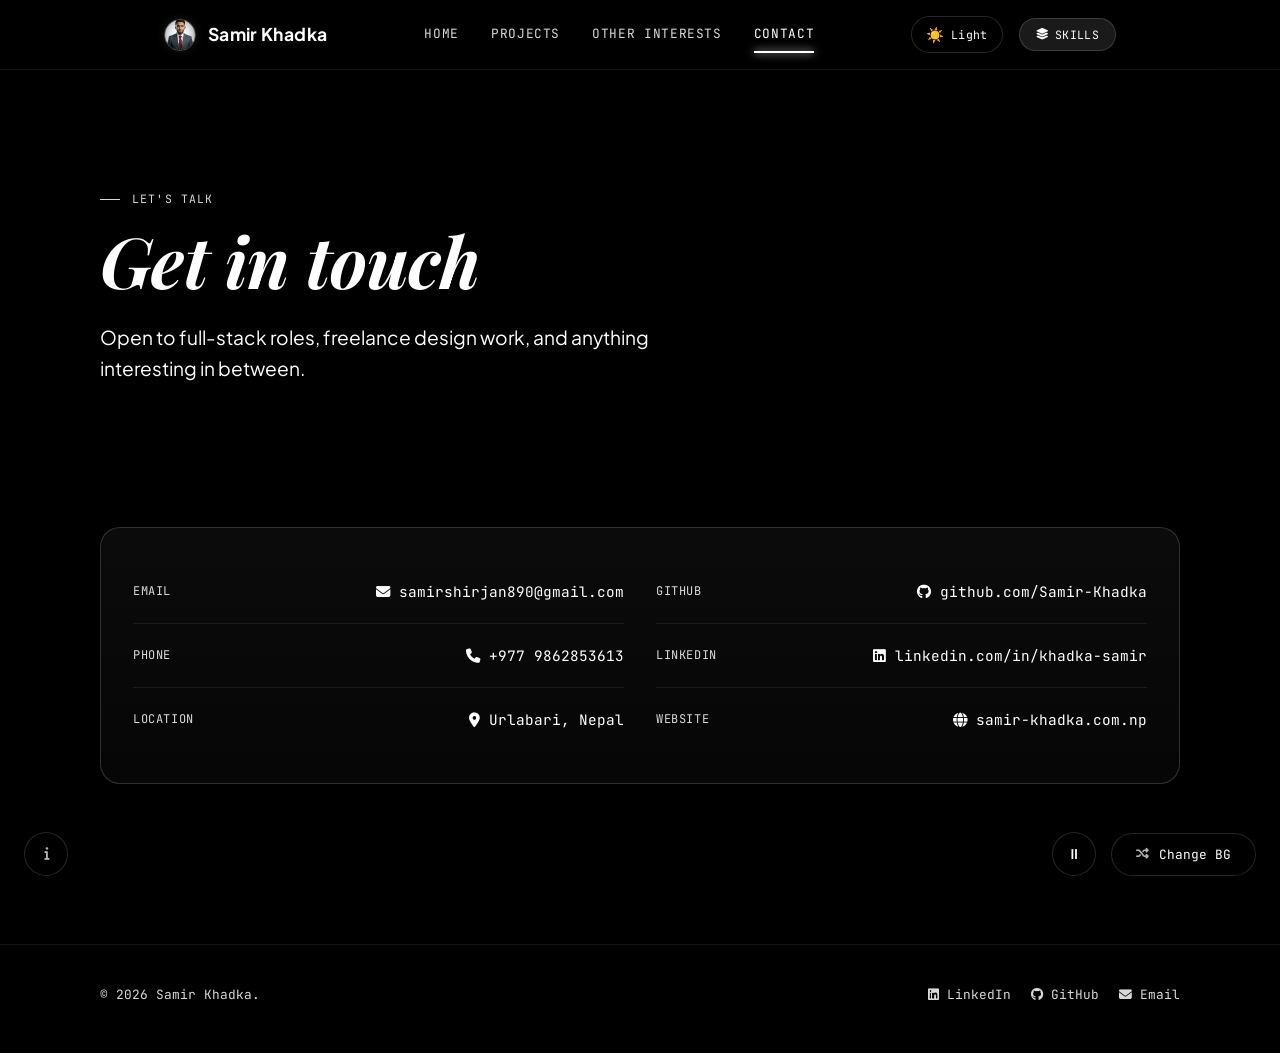
==== commit ce3c2cbd: "Update portfolio" ====
--- a/contact.html
+++ b/contact.html
@@ -31,7 +31,6 @@
         <a href="index.html">Home</a>
         <a href="projects.html">Projects</a>
         <a href="interests.html">Other Interests</a>
-        <a href="watch/">Watch</a>
         <a href="contact.html" class="active">Contact</a>
       </nav>
       <div class="header-actions">
--- a/style.css
+++ b/style.css
@@ -2005,9 +2005,6 @@
   *, *::before, *::after { animation-duration: 0.01ms !important; animation-iteration-count: 1 !important; transition-duration: 0.01ms !important; scroll-behavior: auto !important; }
 }
 
-/* Watch section video (added 2026-11-14 — agent-build video) */
-.watch-video { width: 100%; display: block; border-radius: 12px; }
-
 /* Light mode: Skills button used hardcoded white text (unreadable on ivory) */
 [data-theme="light"] .drawer-toggle-btn {
   background: rgba(26, 18, 9, 0.08);
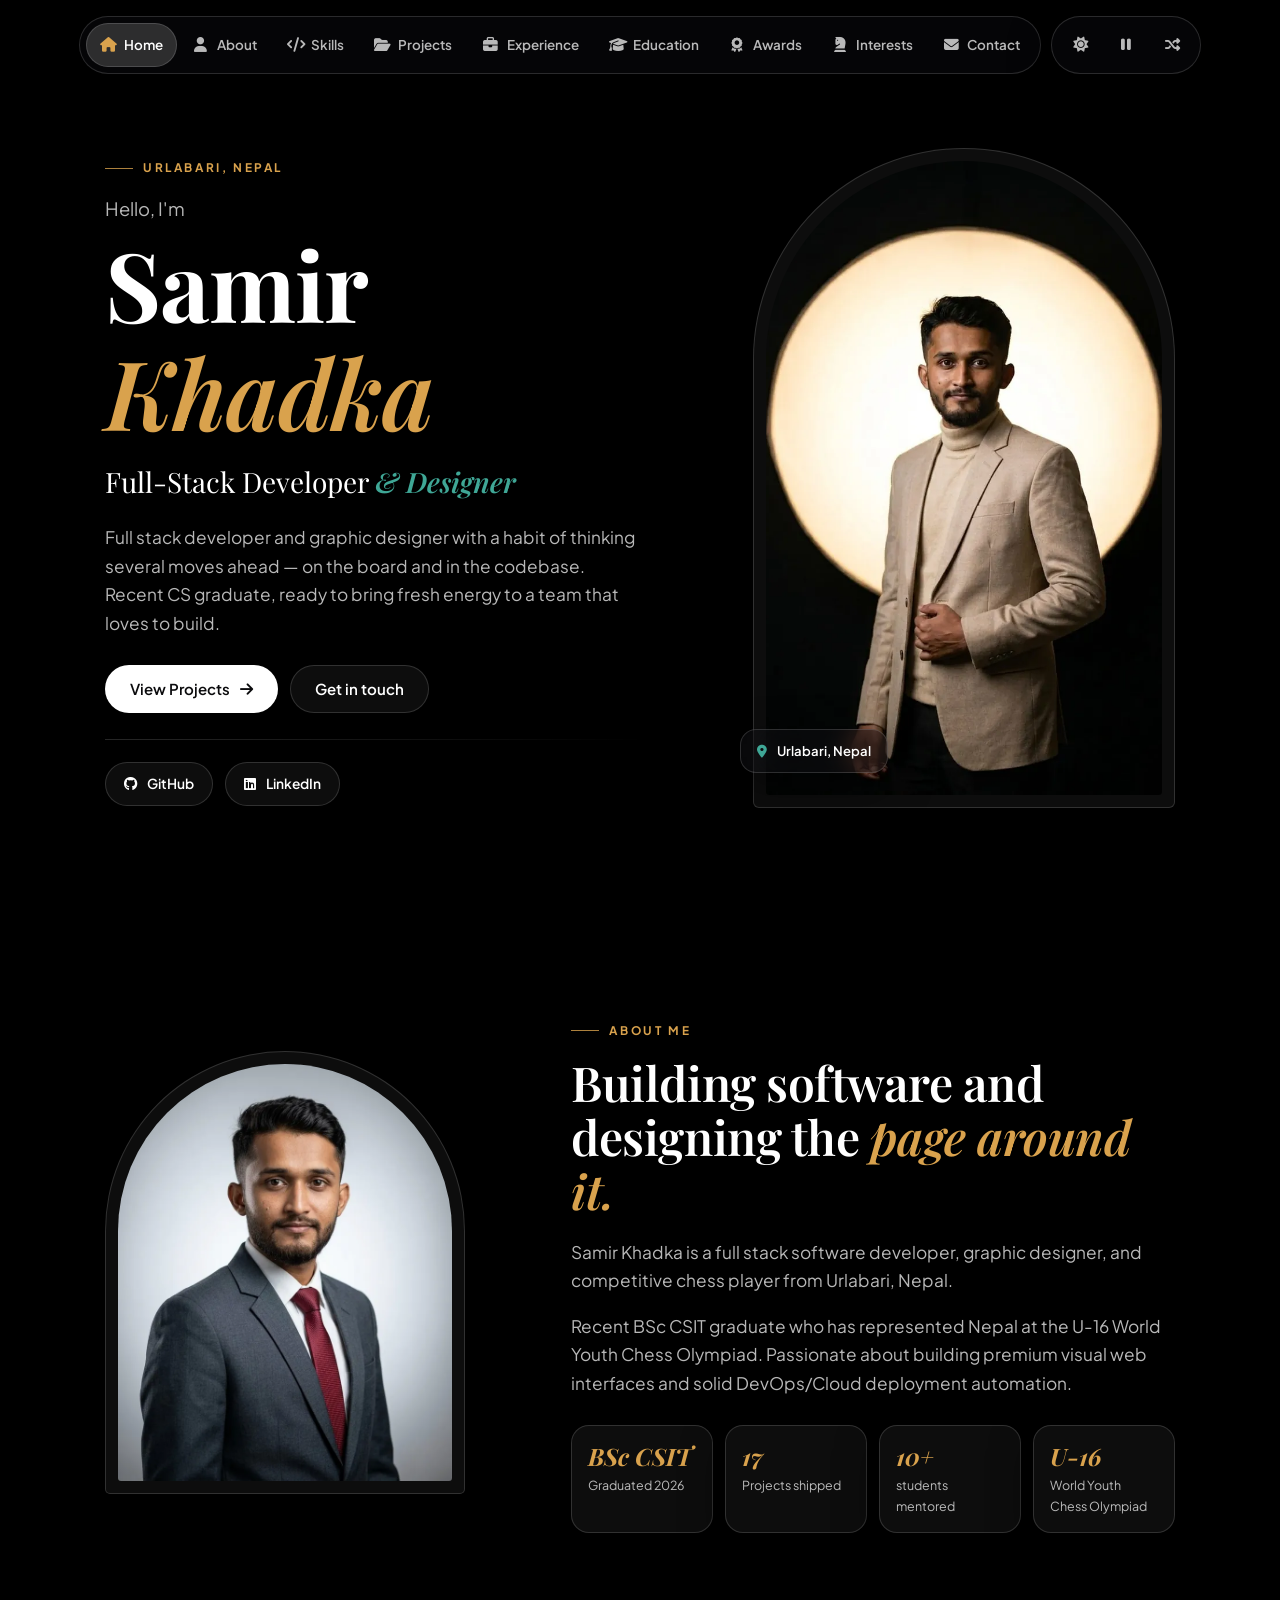
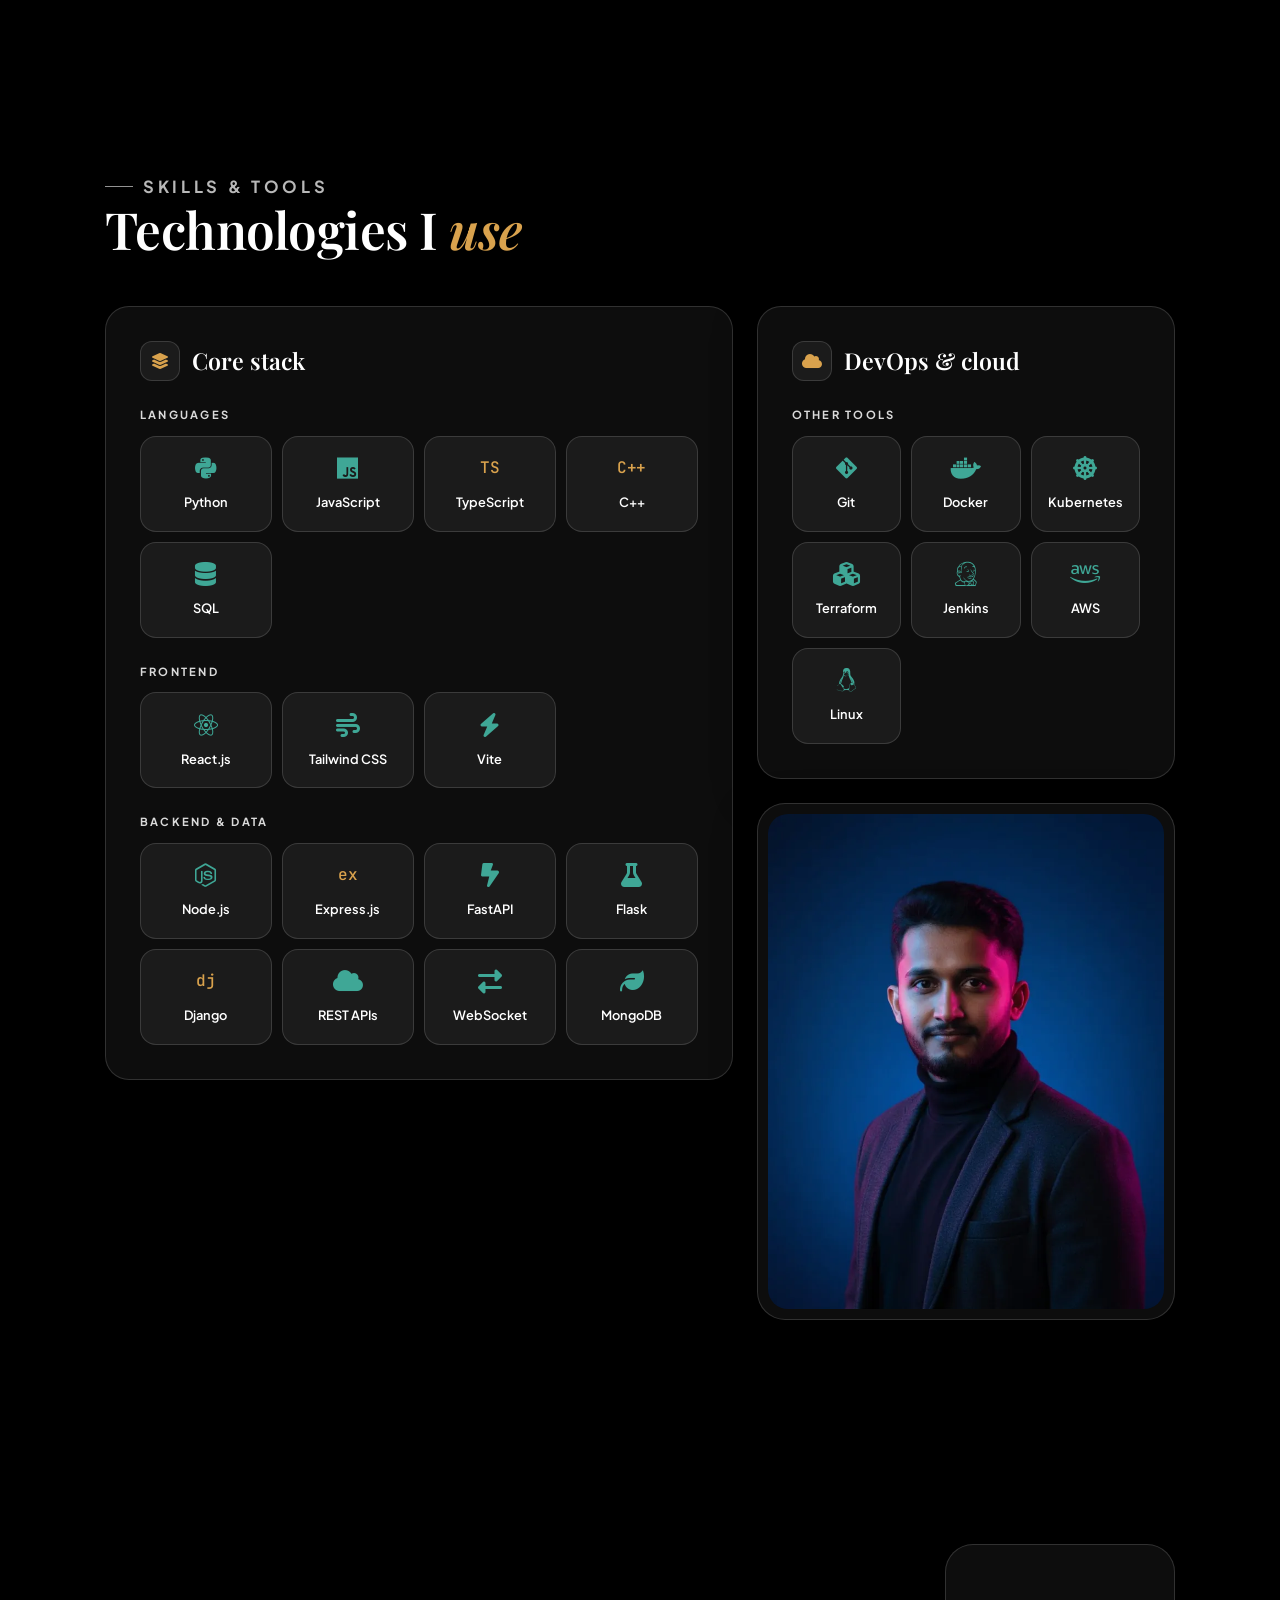
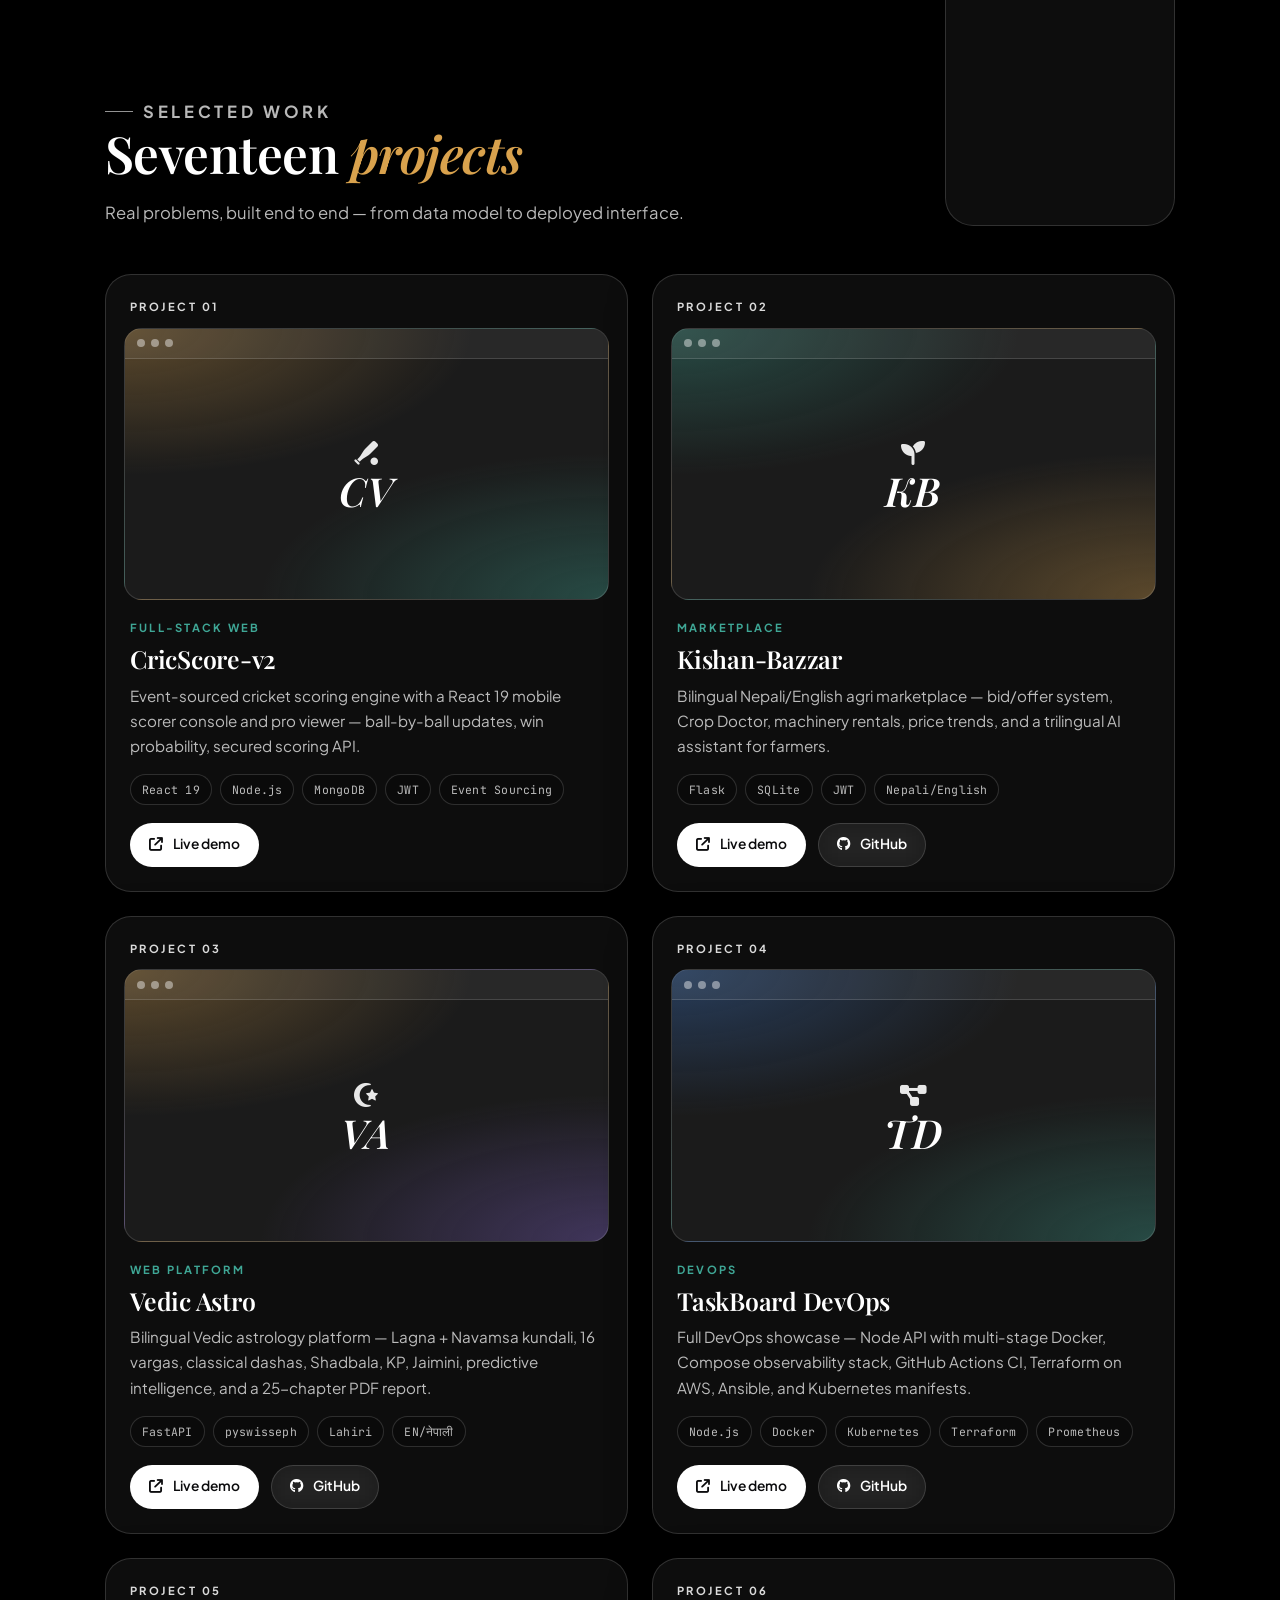
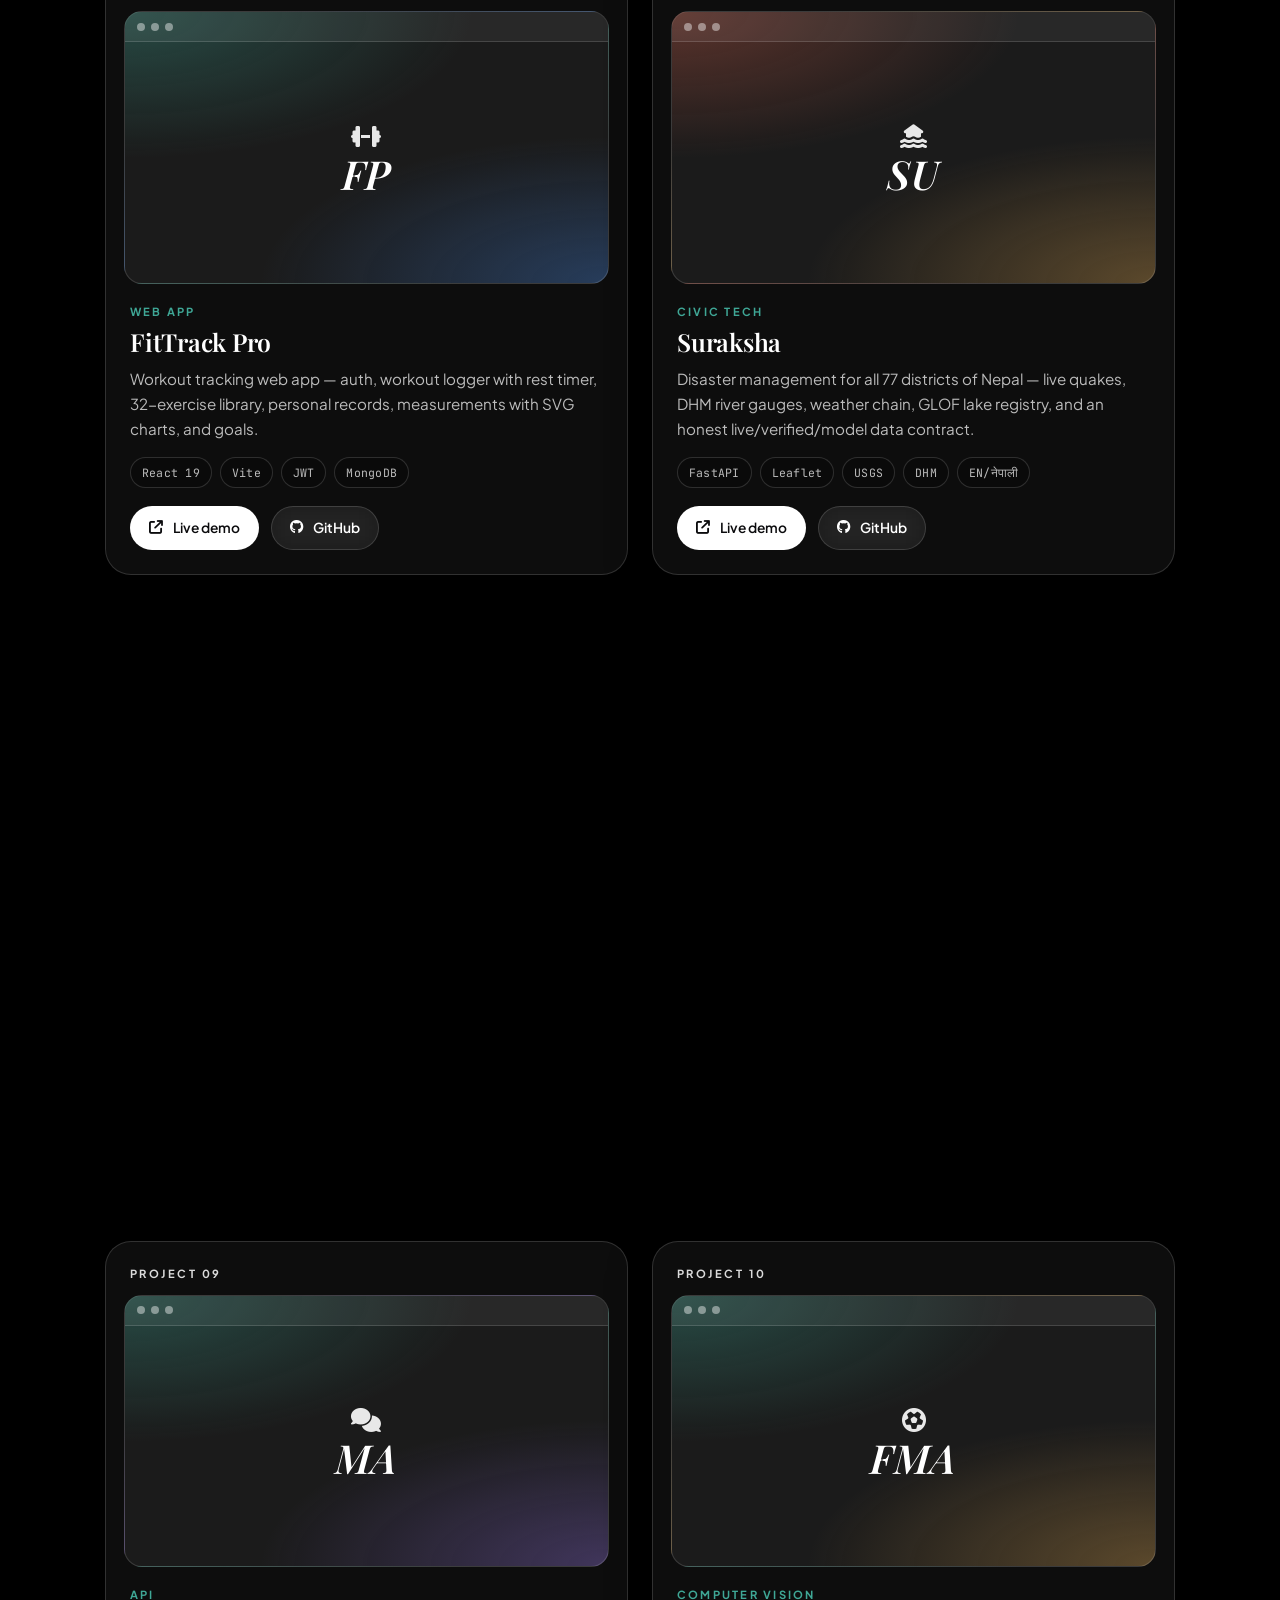
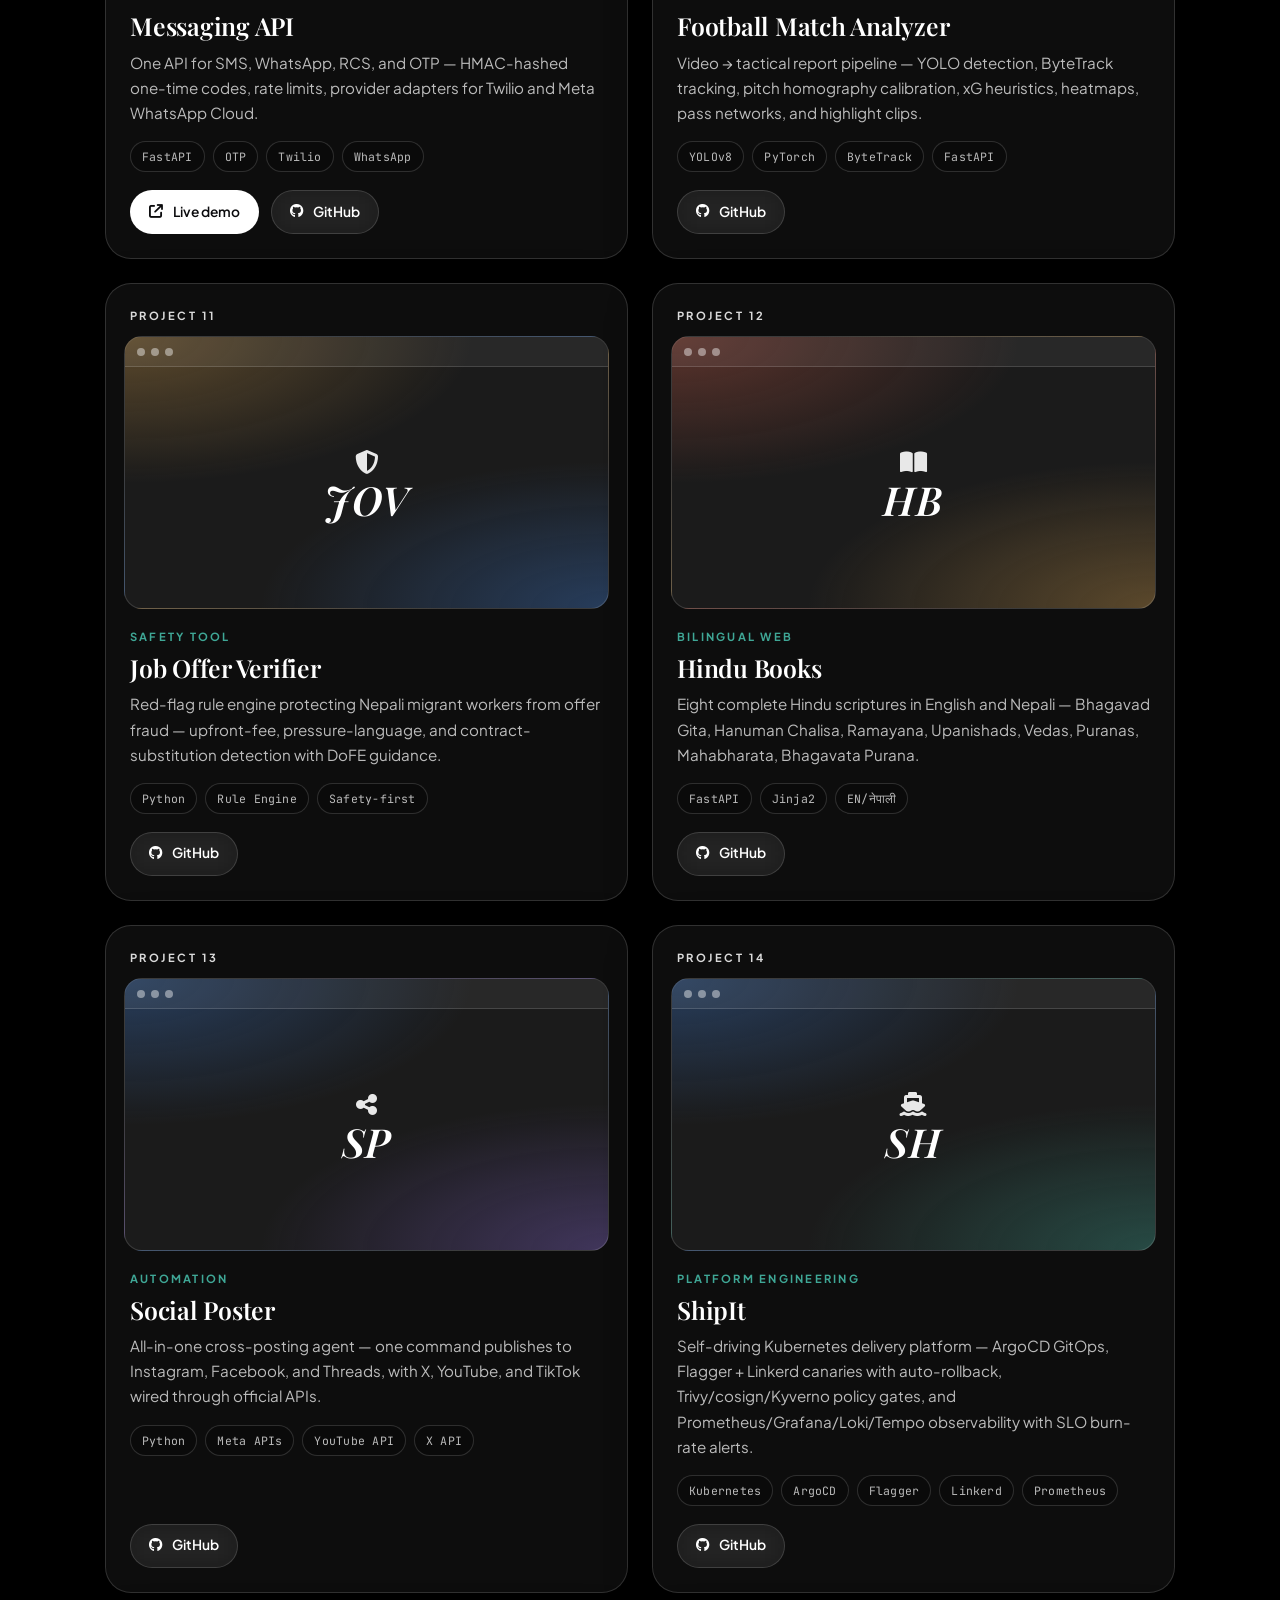
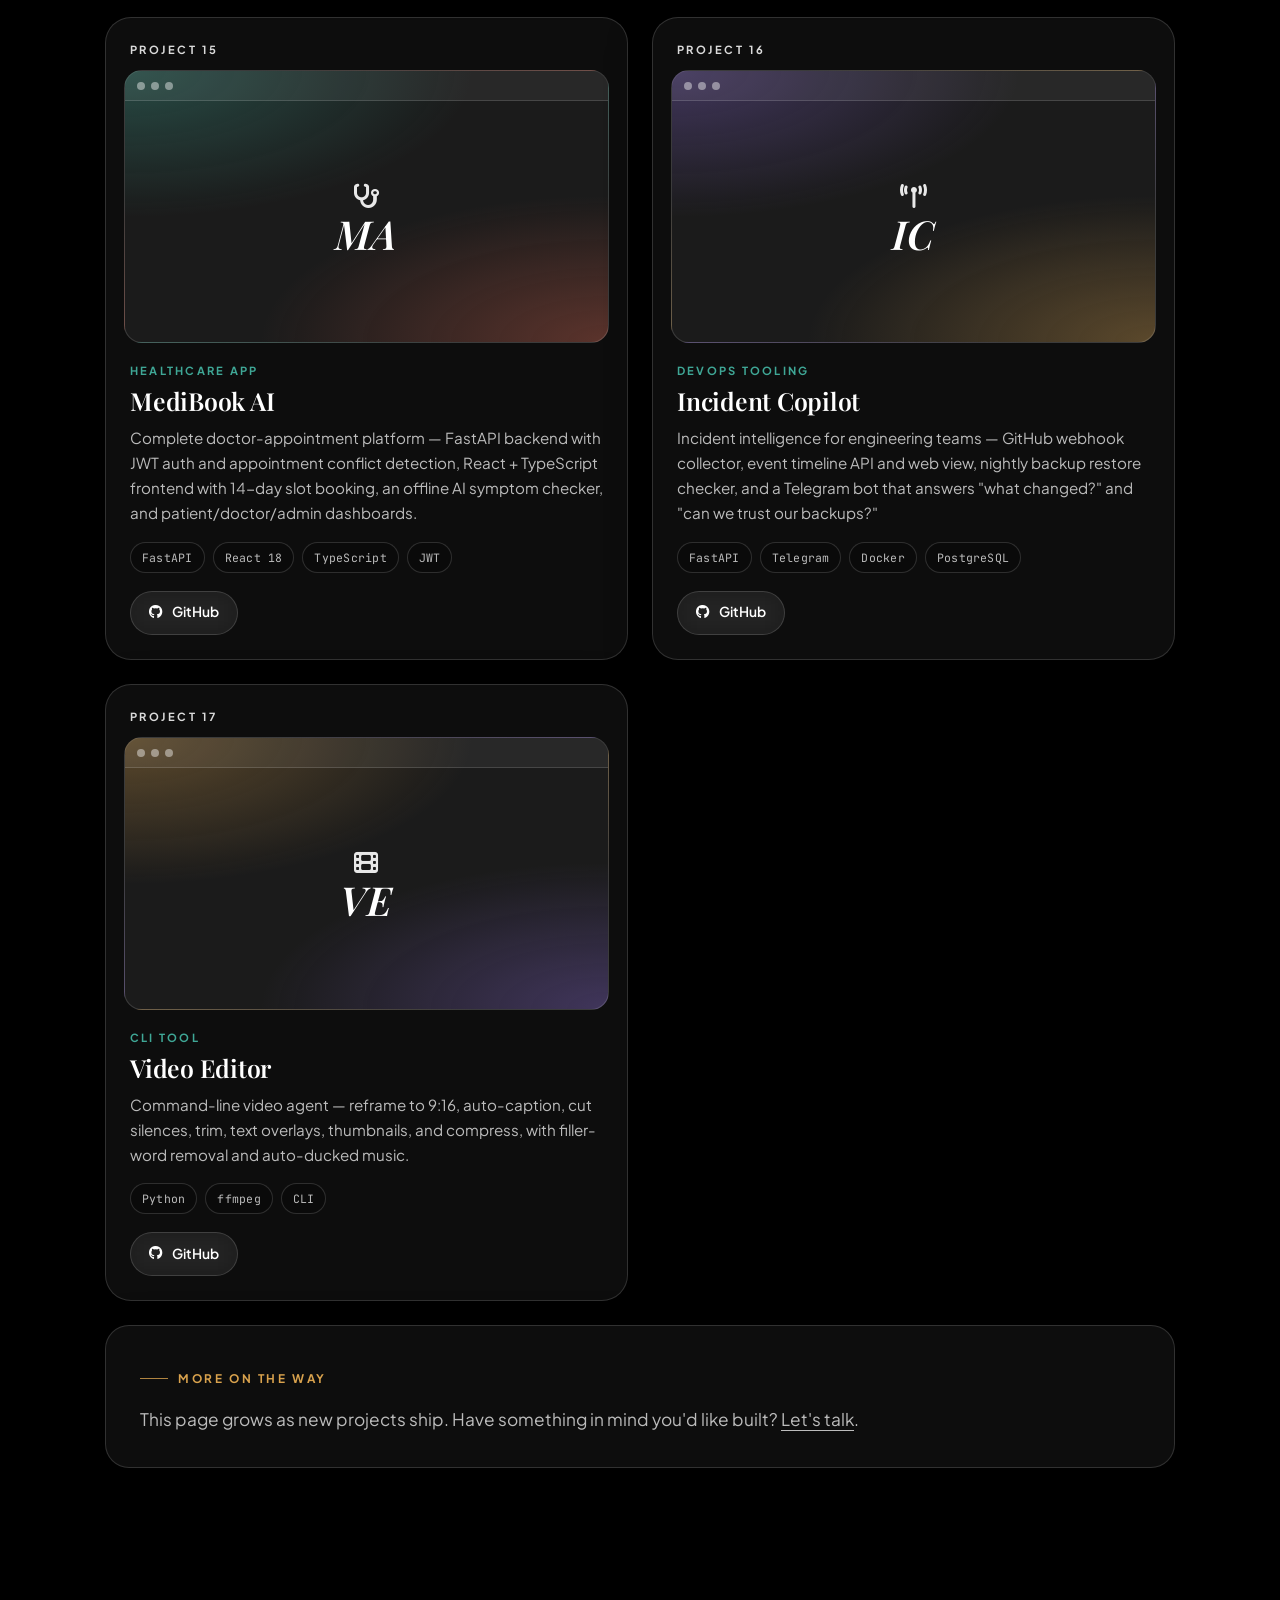
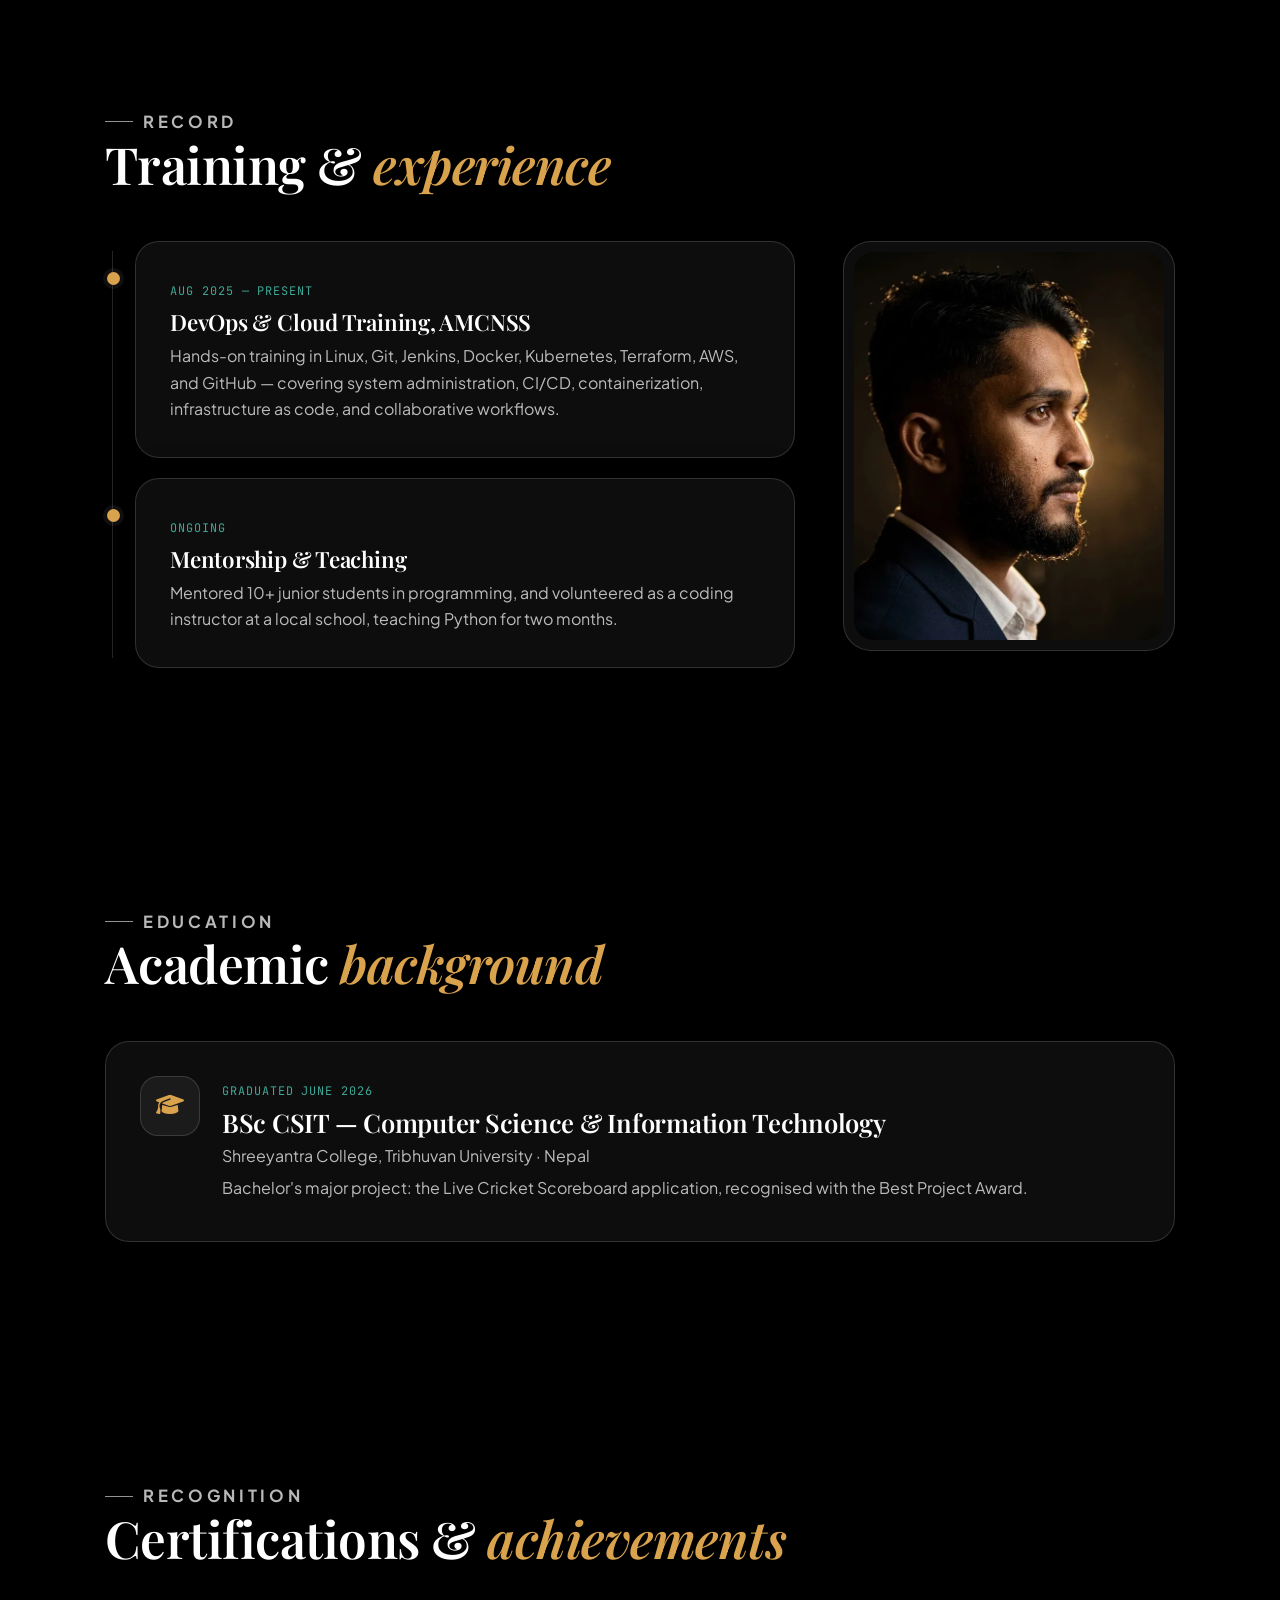
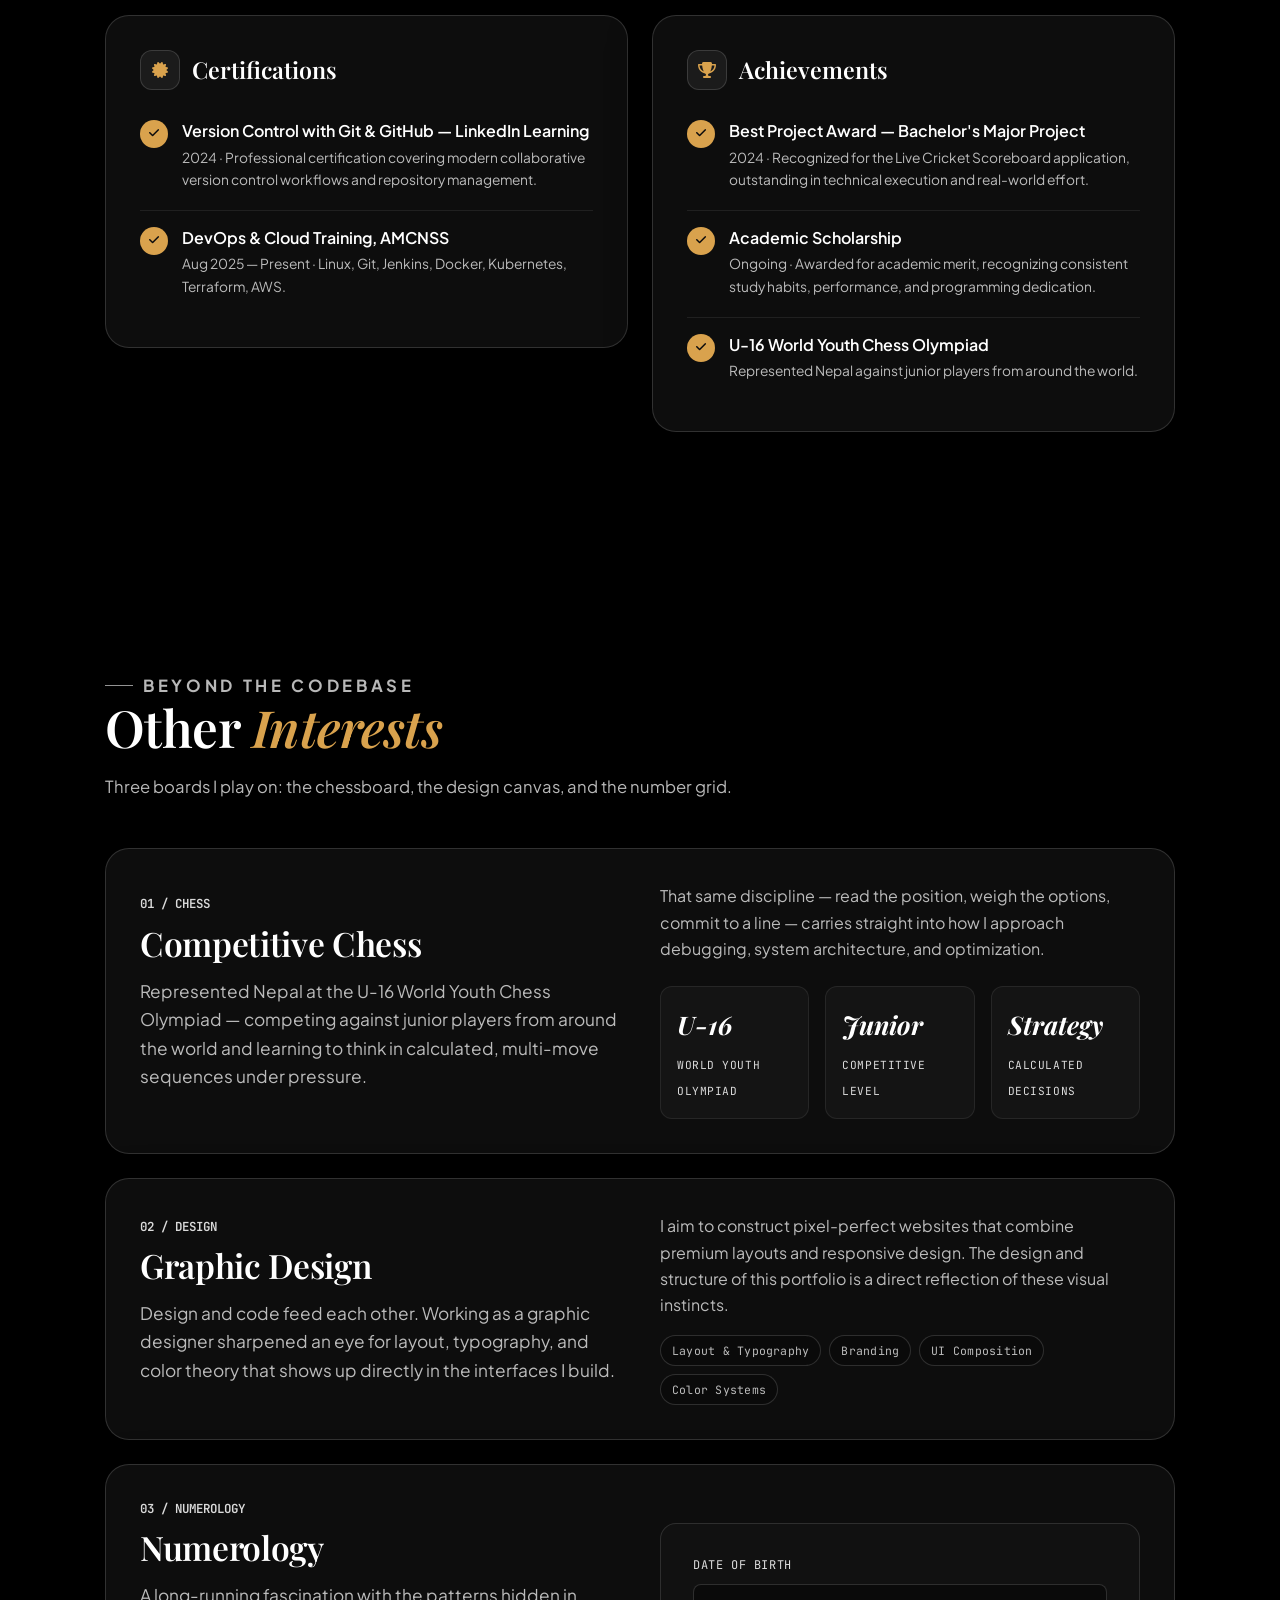
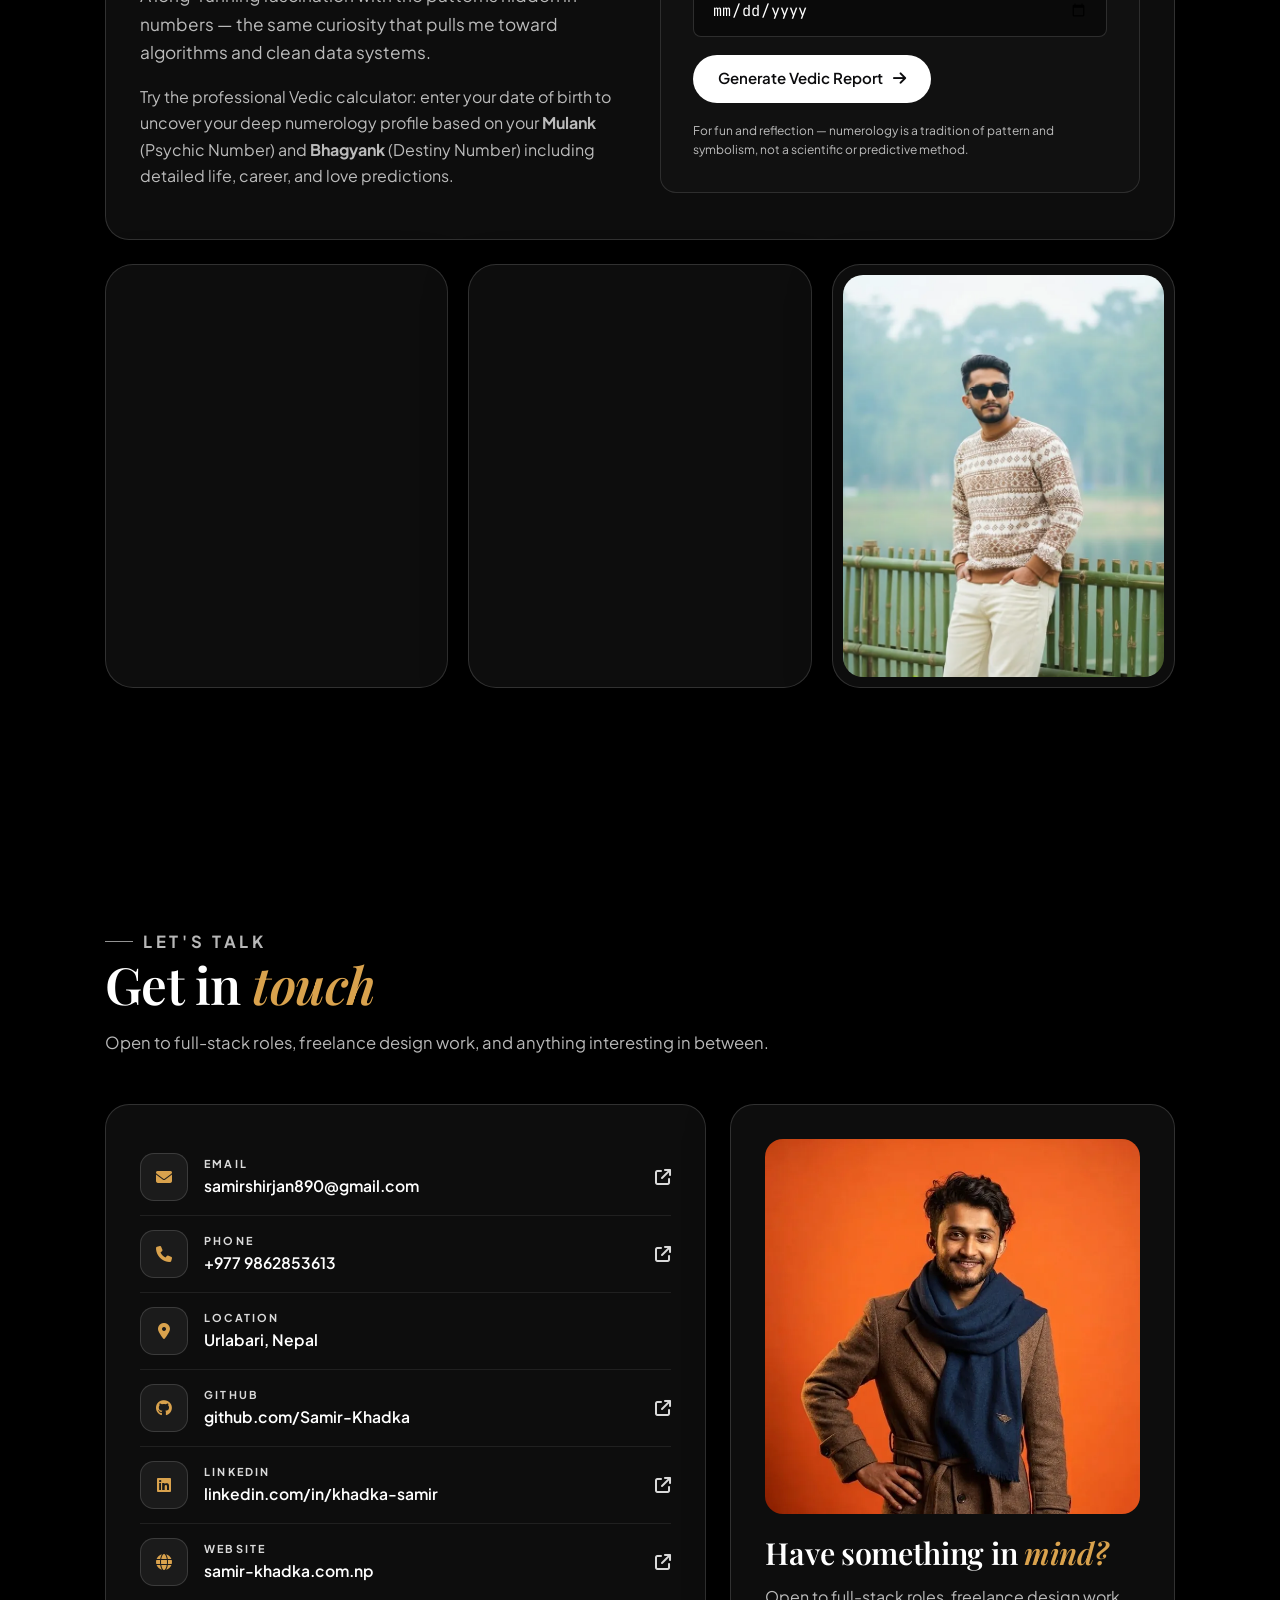
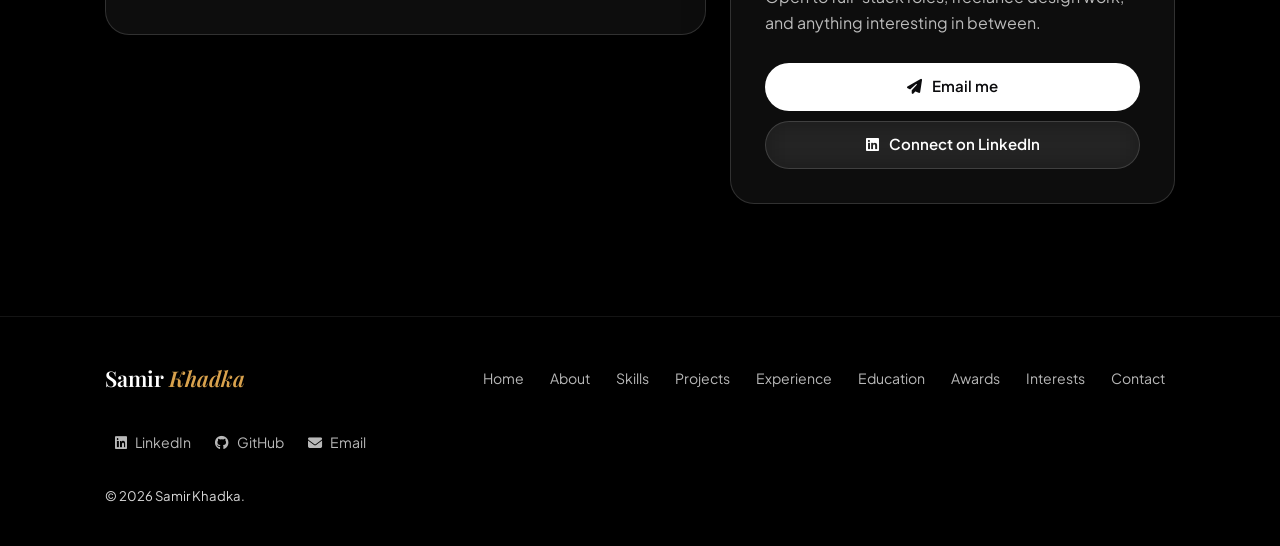
==== commit 934f2877: "Portfolio redesign: single scrolling page with pill navigation, arched photo frames, grouped skill t" ====
--- a/contact.html
+++ b/contact.html
@@ -5,173 +5,20 @@
   <meta name="viewport" content="width=device-width, initial-scale=1.0">
   <title>Contact — Samir Khadka</title>
   <meta name="description" content="Get in touch with Samir Khadka — full stack developer, DevOps enthusiast, and graphic designer based in Nepal.">
-  <link rel="canonical" href="https://samir-khadka.com.np/contact.html"> <link rel="icon" type="image/svg+xml" href="/favicon.svg"> <meta name="theme-color" content="#0f172a"> <meta property="og:type" content="website"> <meta property="og:site_name" content="Samir Khadka"> <meta property="og:title" content="Contact — Samir Khadka"> <meta property="og:description" content="Get in touch with Samir Khadka — full-stack developer and designer based in Urlabari, Nepal."> <meta property="og:url" content="https://samir-khadka.com.np/contact.html"> <meta name="twitter:card" content="summary_large_image"> <meta name="twitter:title" content="Contact — Samir Khadka"> <meta name="twitter:description" content="Get in touch with Samir Khadka — full-stack developer and designer based in Urlabari, Nepal.">
-  <link rel="preconnect" href="https://fonts.googleapis.com">
-  <link rel="preconnect" href="https://fonts.gstatic.com" crossorigin>
-  <link rel="stylesheet" href="https://cdnjs.cloudflare.com/ajax/libs/font-awesome/6.4.0/css/all.min.css">
-  <link rel="stylesheet" href="style.css?v=4">
-  <script>!function(){var t=localStorage.getItem('portfolioTheme');document.documentElement.setAttribute('data-theme',t||'dark');}();</script>
+  <link rel="canonical" href="https://samir-khadka.com.np/">
+  <link rel="icon" type="image/svg+xml" href="/favicon.svg">
+  <meta name="theme-color" content="#0f172a">
+  <meta http-equiv="refresh" content="0; url=./#contact">
+  <link rel="stylesheet" href="style.css?v=5">
+  <script>location.replace('./#contact');</script>
 </head>
 <body>
-
-  <!-- Screen background fixed video container -->
-  <div class="bg-container">
-    <video id="bgVideo" class="bg-video" autoplay loop muted playsinline></video>
-  </div>
-  <div class="video-overlay"></div>
-
-  <!-- Header Navigation -->
-  <header class="site-head">
-    <div class="nav-inner">
-      <a href="index.html" class="brand">
-        <img src="assets/profile.jpg" alt="Samir Khadka Profile Photo" class="brand-avatar">
-        Samir Khadka
-      </a>
-      <nav class="links">
-        <a href="index.html">Home</a>
-        <a href="projects.html">Projects</a>
-        <a href="interests.html">Other Interests</a>
-        <a href="contact.html" class="active">Contact</a>
-      </nav>
-      <div class="header-actions">
-        <button onclick="toggleTheme()" class="theme-toggle-btn" id="themeBtn" aria-label="Switch theme">
-          <span class="theme-icon">☀️</span><span class="theme-label">Light</span>
-        </button>
-        <button onclick="toggleSidebar(true)" class="drawer-toggle-btn" aria-label="Open Skills Drawer">
-          <i class="fas fa-layer-group"></i> <span class="drawer-label">Skills</span>
-        </button>
-        <button class="nav-toggle" aria-label="Toggle menu">
-          <span></span><span></span><span></span>
-        </button>
-      </div>
+  <main class="landing">
+    <div class="glass card">
+      <h1>Contact</h1>
+      <p class="lead">This page is now part of the home page.</p>
+      <a class="btn solid" href="./#contact">Go to contact</a>
     </div>
-  </header>
-
-  <!-- Hero Section -->
-  <section class="hero reveal-up" style="padding-bottom: 40px;">
-    <div class="hero-inner">
-      <div class="eyebrow">Let's talk</div>
-      <h1 class="heading-cinematic">Get in touch</h1>
-      <p class="lead" style="margin-top: 16px;">Open to full-stack roles, freelance design work, and anything interesting in between.</p>
-    </div>
-  </section>
-
-  <!-- Contact Information Grid -->
-  <section class="reveal-up">
-    <div class="section-inner">
-      <div class="glass-card">
-        <div class="contact-grid">
-          
-          <!-- Column 1: Core Channels -->
-          <div>
-            <div class="contact-row">
-              <span class="label">Email</span>
-              <a href="mailto:samirshirjan890@gmail.com"><i class="fas fa-envelope"></i> samirshirjan890@gmail.com</a>
-            </div>
-            <div class="contact-row">
-              <span class="label">Phone</span>
-              <a href="tel:+9779862853613"><i class="fas fa-phone"></i> +977 9862853613</a>
-            </div>
-            <div class="contact-row">
-              <span class="label">Location</span>
-              <span class="val mono"><i class="fas fa-map-marker-alt"></i> Urlabari, Nepal</span>
-            </div>
-          </div>
-          
-          <!-- Column 2: Web Profiles -->
-          <div>
-            <div class="contact-row">
-              <span class="label">GitHub</span>
-              <a href="https://github.com/Samir-Khadka" target="_blank" rel="noopener"><i class="fab fa-github"></i> github.com/Samir-Khadka</a>
-            </div>
-            <div class="contact-row">
-              <span class="label">LinkedIn</span>
-              <a href="https://linkedin.com/in/khadka-samir" target="_blank" rel="noopener"><i class="fab fa-linkedin"></i> linkedin.com/in/khadka-samir</a>
-            </div>
-            <div class="contact-row">
-              <span class="label">Website</span>
-              <a href="https://samir-khadka.com.np/" target="_blank" rel="noopener"><i class="fas fa-globe"></i> samir-khadka.com.np</a>
-            </div>
-          </div>
-
-        </div>
-      </div>
-    </div>
-  </section>
-
-  <!-- Footer -->
-  <footer class="site-foot">
-    <div class="foot-inner">
-      <span>© 2026 Samir Khadka.</span>
-      <div style="display:flex;gap:20px;">
-        <a href="https://linkedin.com/in/khadka-samir" target="_blank" rel="noopener"><i class="fab fa-linkedin"></i> LinkedIn</a>
-        <a href="https://github.com/Samir-Khadka" target="_blank" rel="noopener"><i class="fab fa-github"></i> GitHub</a>
-        <a href="mailto:samirshirjan890@gmail.com"><i class="fas fa-envelope"></i> Email</a>
-      </div>
-    </div>
-  </footer>
-
-  <!-- Floating bottom interactive buttons -->
-  <button onclick="toggleInfoModal(true)" class="info-btn" aria-label="About Samir Khadka">
-    <i class="fas fa-info"></i>
-  </button>
-  
-  <button id="bg-toggle" class="bg-toggle" onclick="toggleBgVideo()" aria-label="Pause background video" aria-pressed="false">⏸</button><button onclick="changeBackground()" class="change-bg-btn" aria-label="Change Background Video">
-    <i class="fas fa-random"></i> <span>Change BG</span>
-  </button>
-
-  <!-- Centered Popup Bio Modal -->
-  <div id="aboutModal" class="modal-overlay" role="dialog" aria-modal="true" aria-label="About Samir Khadka">
-    <div class="modal-box">
-      <button onclick="toggleInfoModal(false)" class="modal-close-btn" aria-label="Close modal">
-        <i class="fas fa-times"></i>
-      </button>
-      <div class="modal-profile-header">
-        <img src="assets/profile.jpg" alt="Samir Khadka Profile Photo" class="modal-profile-img">
-        <div class="modal-profile-title">
-          <h2>Samir Khadka</h2>
-          <p>Developer &amp; Designer</p>
-        </div>
-      </div>
-      <div class="modal-bio">
-        <p>Samir Khadka is a full stack software developer, graphic designer, and competitive chess player from Urlabari, Nepal.</p>
-        <p>Recent BSc CSIT graduate (2022 — 2026) who has represented Nepal at the U-16 World Youth Chess Olympiad. Passionate about building premium visual web interfaces and solid DevOps/Cloud deployment automation.</p>
-      </div>
-    </div>
-  </div>
-
-  <!-- Sidebar Drawer Overlay and Drawer -->
-  <div id="sidebarOverlay" class="sidebar-overlay"></div>
-  <div id="sidebarDrawer" class="sidebar-drawer" role="dialog" aria-modal="true" aria-label="Skills Archive">
-    <div class="sidebar-header">
-      <div class="sidebar-header-title">
-        <i class="fas fa-layer-group" style="font-size:1.3rem;"></i>
-        <div>
-          <h2>Skills Archive</h2>
-          <p style="margin: 0; font-size:0.65rem; opacity:0.7;">Filter &amp; Explore</p>
-        </div>
-      </div>
-      <button onclick="toggleSidebar(false)" class="sidebar-close-btn" aria-label="Close sidebar">
-        <i class="fas fa-times"></i>
-      </button>
-    </div>
-    <div class="sidebar-search-box">
-      <div class="sidebar-search-input-wrapper">
-        <i class="fas fa-search"></i>
-        <input type="text" id="sidebarSearch" placeholder="Search skills, category, level..." class="sidebar-search-input">
-      </div>
-    </div>
-    <div id="allSkillsList" class="sidebar-content">
-      <!-- Rendered dynamically via JavaScript -->
-    </div>
-    <div id="sidebarNoResults" class="sidebar-no-results">
-      <i class="fas fa-box-open"></i>
-      <h4>No skills found</h4>
-      <p style="font-size:0.8rem; opacity:0.7;">Try searching with different keywords.</p>
-    </div>
-  </div>
-
-  <script src="script.js?v=4"></script><script>window.toggleBgVideo=function(){var v=document.getElementById('bgVideo'),b=document.getElementById('bg-toggle');if(v.paused){v.play();b.textContent='⏸'}else{v.pause();b.textContent='▶'}};</script>
-<script src="a11y-dialogs.js"></script>
+  </main>
 </body>
 </html>
--- a/style.css
+++ b/style.css
@@ -1,4 +1,4 @@
-@import url('https://fonts.googleapis.com/css2?family=Playfair+Display:ital,wght@1,600;1,700&family=Plus+Jakarta+Sans:wght@400;500;600;700&family=JetBrains+Mono:wght@400;500&display=swap');
+@import url('https://fonts.googleapis.com/css2?family=Playfair+Display:ital,wght@0,500;0,600;0,700;1,600;1,700&family=Plus+Jakarta+Sans:wght@400;500;600;700&family=JetBrains+Mono:wght@400;500&display=swap');
 
 /* ===========================================================
    Samir Khadka — Cinematic Design Tokens
@@ -230,13 +230,46 @@
   --theme-icon: '🌙';
 }
 
-* {
-  box-sizing: border-box;
-}
-
-html {
-  scroll-behavior: smooth;
-}
+
+
+/* ===========================================================
+   v5 additions to the tokens (single-page layout)
+   =========================================================== */
+:root {
+  --max: 1150px;
+  --nav-hover: var(--gold);
+  --text-soft: rgba(255, 255, 255, 0.72);
+  --glass-strong: rgba(18, 18, 22, 0.42);
+  --tile-bg: rgba(255, 255, 255, 0.06);
+  --tile-border: rgba(255, 255, 255, 0.14);
+  --pill-bg: rgba(12, 12, 16, 0.45);
+  --pill-active: rgba(255, 255, 255, 0.16);
+  --solid-bg: #ffffff;
+  --solid-fg: #0b0b0d;
+  --ring: #ffffff;
+  --text-shadow: 0 1px 14px rgba(0, 0, 0, 0.55);
+}
+
+[data-theme="light"] {
+  --text-soft: rgba(26, 18, 9, 0.74);
+  --text-muted: rgba(26, 18, 9, 0.72);
+  --glass-strong: rgba(255, 255, 255, 0.66);
+  --tile-bg: rgba(255, 255, 255, 0.6);
+  --tile-border: rgba(26, 18, 9, 0.12);
+  --pill-bg: rgba(250, 246, 238, 0.72);
+  --pill-active: rgba(26, 18, 9, 0.1);
+  --solid-bg: #1a1209;
+  --solid-fg: #f8f3ea;
+  --ring: #1a1209;
+  --text-shadow: none;
+}
+
+/* ===========================================================
+   Base
+   =========================================================== */
+*, *::before, *::after { box-sizing: border-box; }
+
+html { scroll-behavior: smooth; scroll-padding-top: 96px; }
 
 body {
   margin: 0;
@@ -244,623 +277,413 @@
   color: var(--text-main);
   font-family: var(--body);
   font-size: 16px;
-  line-height: 1.6;
+  line-height: 1.65;
   -webkit-font-smoothing: antialiased;
   min-height: 100vh;
   overflow-x: hidden;
 }
 
-img {
-  max-width: 100%;
-  display: block;
-}
-
-a {
-  color: inherit;
-  text-decoration: none;
-}
-
-::selection {
-  background: var(--selection-bg);
-  color: var(--selection-color);
-}
-
-:focus-visible {
-  outline: 2px solid var(--text-main);
-  outline-offset: 3px;
-}
-
-/* ===========================================================
-   Background Video Setup
+img { max-width: 100%; display: block; }
+a { color: inherit; text-decoration: none; }
+p { margin: 0 0 1em; }
+h1, h2, h3, h4 { margin: 0; font-family: var(--display); font-weight: 600; line-height: 1.12; letter-spacing: -0.01em; }
+ul { margin: 0; padding: 0; list-style: none; }
+button { font: inherit; color: inherit; }
+
+::selection { background: var(--selection-bg); color: var(--selection-color); }
+
+:focus-visible { outline: 2px solid var(--ring); outline-offset: 3px; border-radius: 6px; }
+
+.skip-link {
+  position: absolute; left: 12px; top: -60px; z-index: 200;
+  background: var(--solid-bg); color: var(--solid-fg);
+  padding: 10px 16px; border-radius: 10px; font-weight: 600;
+}
+.skip-link:focus { top: 12px; }
+
+.sr-only {
+  position: absolute; width: 1px; height: 1px; padding: 0; margin: -1px;
+  overflow: hidden; clip: rect(0, 0, 0, 0); white-space: nowrap; border: 0;
+}
+
+/* ===========================================================
+   Background video (kept from the dark glass theme)
    =========================================================== */
 .bg-container {
-  position: fixed;
-  top: 0;
-  left: 0;
-  width: 100vw;
-  height: 100vh;
-  z-index: -2;
-  overflow: hidden;
-  background-color: var(--bg);
-}
-
+  position: fixed; inset: 0; width: 100%; height: 100%;
+  z-index: -2; overflow: hidden; background-color: var(--bg);
+}
 .bg-video {
-  width: 100%;
-  height: 100%;
-  object-fit: cover;
-  opacity: 1;
-  transform: scale(1.02);
-  transition: opacity 0.4s ease;
-}
-
+  width: 100%; height: 100%; object-fit: cover; opacity: 1;
+  transform: scale(1.02); transition: opacity 0.4s ease;
+}
 .video-overlay {
-  position: fixed;
-  top: 0;
-  left: 0;
-  width: 100vw;
-  height: 100vh;
-  background: var(--video-overlay);
-  z-index: -1;
-  pointer-events: none;
-}
-
-/* ===========================================================
-   Glassmorphism Styles
-   =========================================================== */
-.ultra-glass {
+  position: fixed; inset: 0; width: 100%; height: 100%;
+  background: var(--video-overlay); z-index: -1; pointer-events: none;
+}
+
+/* ===========================================================
+   Glass surface
+   =========================================================== */
+.glass {
   background: var(--glass-bg);
-  backdrop-filter: blur(8px) saturate(120%);
-  -webkit-backdrop-filter: blur(12px) saturate(120%);
+  -webkit-backdrop-filter: blur(14px) saturate(125%);
+  backdrop-filter: blur(14px) saturate(125%);
   border: 1px solid var(--glass-border);
   box-shadow: var(--glass-shadow);
 }
-
-.glass-card {
-  background: var(--glass-bg);
-  backdrop-filter: blur(8px) saturate(120%);
-  -webkit-backdrop-filter: blur(12px) saturate(120%);
+.card {
+  border-radius: 24px;
+  padding: clamp(22px, 3vw, 34px);
+  transition: background 0.4s ease, border-color 0.4s ease, transform 0.4s cubic-bezier(0.16, 1, 0.3, 1);
+}
+.card.lift:hover { background: var(--glass-hover-bg); transform: translateY(-4px); }
+
+/* ===========================================================
+   Top navigation: floating pill
+   =========================================================== */
+.top-bar {
+  position: fixed; top: 16px; left: 0; right: 0; z-index: 100;
+  display: flex; justify-content: center; align-items: center; gap: 10px;
+  padding: 0 14px; pointer-events: none;
+}
+.top-bar > * { pointer-events: auto; }
+
+.pill {
+  position: relative;
+  display: flex; align-items: center; gap: 2px;
+  padding: 6px; border-radius: 999px;
+  background: var(--pill-bg);
+  -webkit-backdrop-filter: blur(18px) saturate(140%);
+  backdrop-filter: blur(18px) saturate(140%);
   border: 1px solid var(--glass-border);
   box-shadow: var(--glass-shadow);
-  border-radius: 1.25rem;
-  padding: 32px;
-  transition: all 0.5s cubic-bezier(0.16, 1, 0.3, 1);
-  position: relative;
-  overflow: hidden;
-  height: 100%;
-  display: flex;
-  flex-direction: column;
-}
-
-.glass-card:hover {
-  background: var(--glass-hover-bg);
-  border-color: rgba(255, 255, 255, 0.3);
-  transform: translateY(-5px);
-  box-shadow: 0 25px 50px rgba(0, 0, 0, 0.7);
-}
-
-/* ===========================================================
-   Layout
-   =========================================================== */
-.wrap {
-  max-width: var(--max);
-  margin: 0 auto;
-  padding: 0 var(--pad);
-}
-
-/* Header */
-header.site-head {
-  position: sticky;
-  top: 0;
-  z-index: 50;
-  background: var(--header-bg);
-  backdrop-filter: blur(16px) saturate(120%);
-  -webkit-backdrop-filter: blur(16px) saturate(120%);
-  border-bottom: 1px solid var(--header-border);
-  transition: background 0.3s, border-color 0.3s;
-}
-
-.nav-inner {
-  max-width: var(--max);
-  margin: 0 auto;
-  padding: 16px var(--pad);
-  display: flex;
-  align-items: center;
-  justify-content: space-between;
-}
-
-.brand {
-  font-family: var(--body);
-  font-weight: 700;
-  font-size: 1.1rem;
-  letter-spacing: 0.02em;
-  display: flex;
-  align-items: center;
-  gap: 12px;
-}
-
-.brand-avatar {
-  width: 32px;
-  height: 32px;
-  border-radius: 50%;
-  object-fit: cover;
-  border: 1px solid rgba(255, 255, 255, 0.3);
-  box-shadow: 0 0 10px rgba(255,255,255,0.1);
-  transition: transform 0.3s;
-}
-
-.brand:hover .brand-avatar {
-  transform: rotate(10deg) scale(1.1);
-}
-
-nav.links {
-  display: flex;
-  align-items: center;
-  gap: 32px;
-  font-family: var(--mono);
-  font-size: 0.8rem;
-  letter-spacing: 0.05em;
-  text-transform: uppercase;
-}
-
-nav.links a {
-  color: var(--text-muted);
-  position: relative;
-  padding: 6px 0;
-  transition: color 0.3s;
-}
-
-nav.links a:hover, nav.links a.active {
-  color: var(--text-main);
-}
-
-nav.links a.active::after {
-  content: '';
-  position: absolute;
-  left: 0;
-  bottom: -2px;
-  width: 100%;
-  height: 2px;
-  background: var(--text-main);
-  box-shadow: 0 0 8px #fff;
-}
-
-.header-actions {
-  display: flex;
-  align-items: center;
-  gap: 16px;
-}
-
-.drawer-toggle-btn {
-  background: rgba(255, 255, 255, 0.1);
-  border: 1px solid rgba(255, 255, 255, 0.15);
-  color: white;
-  border-radius: 99px;
-  padding: 8px 16px;
-  font-family: var(--mono);
-  font-size: 0.72rem;
-  letter-spacing: 0.03em;
-  text-transform: uppercase;
-  cursor: pointer;
-  display: flex;
-  align-items: center;
-  gap: 6px;
-  transition: all 0.3s;
-}
-
-.drawer-toggle-btn:hover {
-  background: rgba(255, 255, 255, 0.2);
-  border-color: rgba(255, 255, 255, 0.3);
-  transform: translateY(-1px);
-}
-
-.nav-toggle {
-  display: none;
-}
-
-@media (max-width: 768px) {
-  nav.links {
-    position: fixed;
-    inset: 68px 0 0 0;
-    background: var(--mobile-nav-bg);
-    backdrop-filter: blur(20px);
-    flex-direction: column;
-    padding: 40px var(--pad);
-    gap: 24px;
-    font-size: 1rem;
-    transform: translateY(-110%);
-    transition: transform 0.3s ease;
-    border-top: 1px solid var(--header-border);
-    height: calc(100vh - 68px);
-    align-items: flex-start;
+}
+.pill a, .pill button {
+  position: relative; z-index: 1;
+  display: inline-flex; align-items: center; justify-content: center; gap: 8px;
+  min-height: 44px; min-width: 44px; padding: 0 14px;
+  border-radius: 999px; border: 0; background: transparent; cursor: pointer;
+  font-size: 0.84rem; font-weight: 600; white-space: nowrap;
+  color: var(--text-soft); transition: color 0.25s ease;
+}
+.pill a:hover, .pill button:hover, .pill a[aria-current="true"] { color: var(--text-main); }
+.pill a i, .pill button i { font-size: 0.92rem; width: 1.1em; text-align: center; }
+.pill a[aria-current="true"] i { color: var(--gold); }
+.pill-glider {
+  position: absolute; z-index: 0; top: 6px; left: 6px; height: 44px; width: 0;
+  border-radius: 999px; background: var(--pill-active);
+  border: 1px solid var(--glass-border);
+  transition: transform 0.45s cubic-bezier(0.16, 1, 0.3, 1), width 0.45s cubic-bezier(0.16, 1, 0.3, 1), opacity 0.2s;
+  opacity: 0; pointer-events: none;
+}
+.pill-glider.ready { opacity: 1; }
+
+.controls { padding: 6px; }
+.controls button { padding: 0; width: 44px; }
+.controls button i { font-size: 0.95rem; }
+
+@media (max-width: 1279px) {
+  .top-nav a { padding: 0 12px; }
+  .top-nav a span { display: none; }
+  .top-nav a[aria-current="true"] { padding: 0 16px; }
+  .top-nav a[aria-current="true"] span { display: inline; }
+}
+
+/* Bottom navigation for narrow screens */
+.bottom-nav, .more-sheet { display: none; }
+
+@media (max-width: 899px) {
+  .top-nav { display: none; }
+  .top-bar { justify-content: flex-end; top: 12px; }
+  html { scroll-padding-top: 76px; }
+
+  .bottom-nav {
+    display: flex; position: fixed; z-index: 100;
+    left: 50%; transform: translateX(-50%);
+    bottom: calc(12px + env(safe-area-inset-bottom, 0px));
+    width: min(440px, calc(100% - 20px));
+    justify-content: space-between;
   }
-  
-  nav.links.open {
-    transform: translateY(0);
+  .bottom-nav a, .bottom-nav button {
+    flex: 1 1 0; flex-direction: column; gap: 3px;
+    min-height: 52px; padding: 4px 2px; font-size: 0.66rem; letter-spacing: 0.02em;
   }
-  
-  .nav-toggle {
-    display: flex;
-    flex-direction: column;
-    gap: 5px;
-    background: none;
-    border: none;
-    cursor: pointer;
-    padding: 8px;
+  .bottom-nav a i, .bottom-nav button i { font-size: 1.05rem; }
+  .bottom-nav .pill-glider { height: 52px; }
+
+  .more-sheet {
+    position: fixed; z-index: 99;
+    left: 50%; transform: translate(-50%, 12px);
+    bottom: calc(80px + env(safe-area-inset-bottom, 0px));
+    width: min(440px, calc(100% - 20px));
+    display: flex; flex-wrap: wrap; justify-content: center;
+    border-radius: 28px;
+    opacity: 0; visibility: hidden;
+    transition: opacity 0.25s ease, transform 0.25s ease, visibility 0.25s;
   }
-  
-  .nav-toggle span {
-    width: 22px;
-    height: 2px;
-    background: var(--text-main);
-    transition: transform 0.3s, opacity 0.3s;
-  }
-  
-  .nav-toggle.open span:nth-child(1) {
-    transform: translateY(7px) rotate(45deg);
-  }
-  
-  .nav-toggle.open span:nth-child(2) {
-    opacity: 0;
-  }
-  
-  .nav-toggle.open span:nth-child(3) {
-    transform: translateY(-7px) rotate(-45deg);
-  }
-}
-
-/* Footer */
-footer.site-foot {
-  border-top: 1px solid var(--footer-border);
-  padding: 40px var(--pad) 48px;
-  margin-top: 80px;
-  background: var(--footer-bg);
-}
-
-.foot-inner {
-  max-width: var(--max);
-  margin: 0 auto;
-  display: flex;
-  flex-wrap: wrap;
-  gap: 18px;
-  justify-content: space-between;
-  align-items: center;
-  font-family: var(--mono);
-  font-size: 0.8rem;
-  color: var(--text-muted);
-}
-
-.foot-inner a {
-  transition: color 0.3s;
-}
-
-.foot-inner a:hover {
-  color: var(--text-main);
-}
-
-/* ===========================================================
-   Typography
-   =========================================================== */
-h1, h2, h3, h4 {
-  font-family: var(--display);
-  margin: 0;
-  font-weight: 700;
-  letter-spacing: -0.01em;
-}
-
-.heading-cinematic {
-  font-family: var(--display);
-  font-style: italic;
-}
+  .more-sheet.open { opacity: 1; visibility: visible; transform: translate(-50%, 0); }
+  .more-sheet a { flex: 1 1 30%; flex-direction: column; gap: 3px; min-height: 52px; font-size: 0.68rem; padding: 4px 6px; }
+  .more-sheet a[aria-current="true"] { background: var(--pill-active); }
+}
+
+/* ===========================================================
+   Layout + typography
+   =========================================================== */
+.wrap { width: 100%; max-width: var(--max); margin: 0 auto; padding: 0 clamp(18px, 4vw, 40px); }
+
+section { padding: clamp(64px, 9vw, 112px) 0; }
 
 .eyebrow {
-  font-family: var(--mono);
-  font-size: 0.72rem;
-  letter-spacing: 0.1em;
-  text-transform: uppercase;
-  color: var(--text-main);
-  display: flex;
-  align-items: center;
-  gap: 12px;
-  margin-bottom: 16px;
-  opacity: 0.85;
-}
-
-.eyebrow::before {
-  content: '';
-  width: 20px;
-  height: 1px;
-  background: var(--text-main);
-}
-
-p {
-  color: var(--text-muted);
-  margin: 0 0 1.2em;
-}
-
-p.lead {
-  color: var(--text-main);
-  font-size: 1.15rem;
-  text-shadow: 0 2px 10px rgba(0,0,0,0.5);
-}
-
-.mono {
-  font-family: var(--mono);
-}
-
-/* ===========================================================
-   Hero Section
-   =========================================================== */
-.hero {
-  padding: 120px var(--pad) 80px;
-  position: relative;
-}
-
-.hero-inner {
-  max-width: var(--max);
-  margin: 0 auto;
-}
-
-.hero h1 {
-  font-size: clamp(2.4rem, 6vw, 4.4rem);
-  line-height: 1.05;
-  max-width: 820px;
-  margin-bottom: 24px;
-}
-
-.hero p.lead {
-  max-width: 600px;
-  margin-top: 24px;
-  font-size: 1.2rem;
-  line-height: 1.6;
-}
-
-.hero-meta {
-  display: flex;
-  gap: 40px;
-  margin-top: 48px;
-  flex-wrap: wrap;
-}
-
-.hero-meta div {
-  font-family: var(--mono);
-  font-size: 0.85rem;
-  color: var(--text-muted);
-  border-left: 2px solid var(--hero-meta-border);
-  padding-left: 16px;
-}
-
-.hero-meta strong {
-  display: block;
-  color: var(--text-main);
-  font-size: 1.5rem;
-  font-family: var(--display);
-  font-style: italic;
-  margin-bottom: 4px;
-}
-
-.btn-row {
-  display: flex;
-  gap: 16px;
-  margin-top: 40px;
-  flex-wrap: wrap;
-}
-
+  display: inline-flex; align-items: center; gap: 10px;
+  font-size: 0.74rem; font-weight: 700; letter-spacing: 0.22em; text-transform: uppercase;
+  color: var(--gold); margin: 0 0 16px;
+}
+.eyebrow::before { content: ''; width: 28px; height: 1px; background: currentColor; opacity: 0.8; }
+
+.section-head { margin-bottom: clamp(28px, 4vw, 48px); max-width: 720px; }
+.section-head h2 { font-size: clamp(2rem, 4.6vw, 3.2rem); text-shadow: var(--text-shadow); }
+.section-head p { margin: 16px 0 0; color: var(--text-soft); font-size: 1.04rem; }
+.section-head.center { margin-left: auto; margin-right: auto; text-align: center; }
+.section-head.center .eyebrow::after { content: ''; width: 28px; height: 1px; background: currentColor; opacity: 0.8; }
+
+em.accent, .accent { font-style: italic; color: var(--gold); font-weight: 600; }
+
+.lead { font-size: 1.08rem; color: var(--text-soft); }
+.muted { color: var(--text-muted); }
+
+/* Buttons */
 .btn {
-  font-family: var(--mono);
-  font-size: 0.8rem;
-  letter-spacing: 0.05em;
-  padding: 14px 28px;
-  border: 1px solid var(--text-main);
-  color: var(--text-main);
-  display: inline-flex;
-  align-items: center;
-  gap: 8px;
-  border-radius: 99px;
-  background: transparent;
-  cursor: pointer;
-  transition: all 0.3s;
-}
-
-.btn:hover {
-  background: var(--text-main);
-  color: var(--bg);
-  transform: translateY(-2px);
-  box-shadow: var(--btn-hover-shadow);
-}
-
-.btn.solid {
-  background: var(--text-main);
-  color: var(--bg);
-}
-
-.btn.solid:hover {
-  background: transparent;
-  color: var(--text-main);
-  box-shadow: none;
-}
-
-/* ===========================================================
-   Sections General
-   =========================================================== */
-section {
-  padding: 80px var(--pad);
-}
-
-section.tight {
-  padding: 40px var(--pad);
-}
-
-.section-inner {
-  max-width: var(--max);
-  margin: 0 auto;
-}
-
-.section-head {
-  display: flex;
-  justify-content: space-between;
-  align-items: flex-end;
-  flex-wrap: wrap;
-  gap: 16px;
-  margin-bottom: 48px;
-}
-
-.section-head h2 {
-  font-size: clamp(1.8rem, 4vw, 2.6rem);
-}
-
-/* ===========================================================
-   Page Content Styling
-   =========================================================== */
-
-/* Grid elements */
-.grid-2 {
-  display: grid;
-  grid-template-columns: repeat(auto-fit, minmax(320px, 1fr));
-  gap: 32px;
-}
-
-.grid-3 {
-  display: grid;
-  grid-template-columns: repeat(auto-fit, minmax(280px, 1fr));
-  gap: 28px;
-}
-
-/* Skills grid in index.html */
-.skill-grid {
-  display: grid;
-  grid-template-columns: repeat(auto-fill, minmax(160px, 1fr));
-  gap: 16px;
-}
-
-.skill-cell {
-  background: var(--skill-cell-bg);
-  border: 1px solid var(--skill-cell-border);
-  padding: 18px;
-  border-radius: 12px;
-  font-family: var(--mono);
-  font-size: 0.85rem;
-  display: flex;
-  align-items: center;
-  justify-content: space-between;
-  transition: all 0.3s;
-}
-
-.skill-cell:hover {
-  background: var(--skill-cell-hover-bg);
-  border-color: var(--skill-cell-hover-border);
-  color: var(--text-main);
-  transform: translateY(-2px);
-}
-
-/* Project Cards */
-.project-card-layout {
-  display: grid;
-  grid-template-columns: 80px 1fr;
-  gap: 24px;
-}
-
-@media (max-width: 600px) {
-  .project-card-layout {
-    grid-template-columns: 1fr;
-    gap: 16px;
-  }
-}
-
-.project-num {
-  font-family: var(--mono);
-  color: var(--text-muted);
-  font-size: 1.2rem;
-  font-weight: 500;
-  opacity: 0.5;
-}
-
-.project-title {
-  font-size: 1.6rem;
-  margin-bottom: 12px;
-}
-
-.tag-row {
-  display: flex;
-  gap: 8px;
-  flex-wrap: wrap;
-  margin: 18px 0;
-}
-
-.tag {
-  font-family: var(--mono);
-  font-size: 0.7rem;
-  letter-spacing: 0.02em;
-  padding: 6px 12px;
-  border-radius: 99px;
-  border: 1px solid var(--tag-border);
-  color: var(--text-muted);
-  background: var(--tag-bg);
-}
-
-.proj-links {
-  display: flex;
-  gap: 20px;
-  margin-top: 16px;
-}
-
-.proj-links a {
-  font-family: var(--mono);
-  font-size: 0.8rem;
-  letter-spacing: 0.03em;
-  color: var(--text-main);
-  border-bottom: 1px solid var(--proj-link-border);
-  padding-bottom: 2px;
-  transition: all 0.3s;
-}
-
-.proj-links a:hover {
-  border-color: #fff;
-  text-shadow: 0 0 5px rgba(255,255,255,0.3);
-}
-
-/* Timeline */
-.timeline {
-  border-left: 1px solid var(--timeline-border);
-  padding-left: 32px;
-  margin-left: 16px;
-}
-
-.tl-item {
-  position: relative;
-  padding-bottom: 40px;
-}
-
-.tl-item:last-child {
-  padding-bottom: 0;
-}
-
-.tl-item::before {
-  content: '';
-  position: absolute;
-  left: -37px;
-  top: 6px;
-  width: 9px;
-  height: 9px;
-  background: var(--text-main);
-  border-radius: 50%;
-  box-shadow: var(--tl-dot-shadow);
-}
-
-.tl-item h4 {
-  font-family: var(--body);
-  font-size: 1.15rem;
-  margin-bottom: 6px;
-  font-weight: 600;
-}
-
-.tl-item span.date {
-  font-family: var(--mono);
-  font-size: 0.75rem;
-  color: var(--text-muted);
-  display: block;
-  margin-bottom: 10px;
-}
-
+  display: inline-flex; align-items: center; justify-content: center; gap: 10px;
+  min-height: 48px; padding: 0 24px; border-radius: 999px;
+  font-weight: 600; font-size: 0.94rem; cursor: pointer;
+  border: 1px solid var(--glass-border); background: var(--glass-bg); color: var(--text-main);
+  -webkit-backdrop-filter: blur(12px); backdrop-filter: blur(12px);
+  transition: transform 0.3s ease, background 0.3s ease, border-color 0.3s ease, box-shadow 0.3s ease;
+}
+.btn:hover { transform: translateY(-2px); background: var(--glass-hover-bg); border-color: var(--gold); }
+.btn.solid { background: var(--solid-bg); color: var(--solid-fg); border-color: transparent; }
+.btn.solid:hover { box-shadow: var(--btn-hover-shadow); background: var(--solid-bg); }
+.btn.small { min-height: 44px; padding: 0 18px; font-size: 0.86rem; }
+.btn-row { display: flex; flex-wrap: wrap; gap: 12px; align-items: center; }
+
+/* Chips */
+.chips { display: flex; flex-wrap: wrap; gap: 8px; }
+.chip {
+  font-family: var(--mono); font-size: 0.72rem; letter-spacing: 0.02em;
+  padding: 5px 11px; border-radius: 999px;
+  border: 1px solid var(--tag-border); background: var(--tag-bg); color: var(--text-soft);
+}
+
+/* ===========================================================
+   Hero
+   =========================================================== */
+.hero { min-height: 100vh; min-height: 100svh; display: flex; align-items: center; padding-top: 120px; padding-bottom: 64px; }
+.hero-grid { display: grid; grid-template-columns: minmax(0, 1.15fr) minmax(0, 0.85fr); gap: clamp(32px, 6vw, 80px); align-items: center; }
+.hero-hello { font-size: 1.15rem; color: var(--text-soft); margin: 0 0 6px; }
+.hero h1 { font-size: clamp(3rem, 8.4vw, 6rem); font-weight: 700; text-shadow: var(--text-shadow); }
+.hero-role { font-family: var(--display); font-size: clamp(1.25rem, 2.6vw, 1.75rem); margin: 14px 0 18px; color: var(--text-main); }
+.hero-role .accent { color: var(--teal); }
+.hero .lead { max-width: 540px; margin-bottom: 28px; text-shadow: var(--text-shadow); }
+.hero-divider { height: 1px; max-width: 540px; margin: 26px 0 22px; background: linear-gradient(90deg, var(--glass-border), transparent); border: 0; }
+
+.arch {
+  position: relative; padding: 12px;
+  border-radius: 999px 999px 28px 28px;
+}
+.arch img {
+  width: 100%; height: auto; aspect-ratio: 4 / 5; object-fit: cover; object-position: center top;
+  border-radius: 999px 999px 18px 18px;
+}
+.hero-arch { max-width: 430px; margin-left: auto; width: 100%; }
+.hero-arch img { aspect-ratio: 5 / 8; object-position: 50% 30%; }
+.arch-tag {
+  position: absolute; left: -14px; bottom: 34px;
+  display: inline-flex; align-items: center; gap: 10px;
+  padding: 10px 16px; border-radius: 16px; font-size: 0.82rem; font-weight: 600;
+  background: var(--glass-strong);
+}
+.arch-tag i { color: var(--teal); }
+
+/* ===========================================================
+   About
+   =========================================================== */
+.about-grid { display: grid; grid-template-columns: minmax(0, 0.8fr) minmax(0, 1.2fr); gap: clamp(28px, 5vw, 72px); align-items: center; }
+.about-arch { max-width: 360px; width: 100%; }
+.about-copy h2 { font-size: clamp(2rem, 4.4vw, 3rem); margin-bottom: 20px; text-shadow: var(--text-shadow); }
+.stat-grid { display: grid; grid-template-columns: repeat(4, minmax(0, 1fr)); gap: 12px; margin-top: 28px; }
+.stat { border-radius: 18px; padding: 16px; }
+.stat strong { display: block; font-family: var(--display); font-style: italic; font-size: 1.5rem; color: var(--gold); line-height: 1.2; }
+.stat span { display: block; font-size: 0.78rem; color: var(--text-soft); margin-top: 4px; }
+
+/* ===========================================================
+   Skills
+   =========================================================== */
+.skills-grid { display: grid; grid-template-columns: minmax(0, 1.5fr) minmax(0, 1fr); gap: 24px; align-items: start; }
+.card-title { display: flex; align-items: center; gap: 12px; font-family: var(--display); font-size: 1.45rem; font-weight: 600; margin-bottom: 6px; }
+.card-title i { font-size: 1rem; color: var(--gold); width: 40px; height: 40px; border-radius: 12px; display: inline-flex; align-items: center; justify-content: center; background: var(--tile-bg); border: 1px solid var(--tile-border); }
+.sub-label { font-size: 0.7rem; font-weight: 700; letter-spacing: 0.2em; text-transform: uppercase; color: var(--text-muted); margin: 24px 0 12px; }
+.tiles { display: grid; grid-template-columns: repeat(auto-fill, minmax(104px, 1fr)); gap: 10px; }
+.tile {
+  display: flex; flex-direction: column; align-items: center; justify-content: center; gap: 9px;
+  min-height: 96px; padding: 14px 8px; border-radius: 16px; text-align: center;
+  background: var(--tile-bg); border: 1px solid var(--tile-border);
+  font-size: 0.8rem; font-weight: 600;
+  transition: transform 0.3s ease, border-color 0.3s ease, background 0.3s ease;
+}
+.tile:hover { transform: translateY(-3px); border-color: var(--gold); background: var(--glass-hover-bg); }
+.tile i, .tile .mono-ico { font-size: 1.5rem; height: 30px; display: inline-flex; align-items: center; justify-content: center; color: var(--teal); }
+.tile .mono-ico { font-family: var(--mono); font-size: 1rem; font-weight: 500; letter-spacing: -0.02em; color: var(--gold); }
+
+/* ===========================================================
+   Projects
+   =========================================================== */
+.project-grid { display: grid; grid-template-columns: repeat(2, minmax(0, 1fr)); gap: 24px; }
+.project { display: flex; flex-direction: column; padding: 18px; border-radius: 26px; }
+.project-no { font-size: 0.7rem; font-weight: 700; letter-spacing: 0.22em; color: var(--text-muted); padding: 4px 6px 12px; }
+.preview {
+  position: relative; border-radius: 18px; overflow: hidden;
+  aspect-ratio: 16 / 9; min-height: 150px;
+  border: 1px solid var(--tile-border);
+  background:
+    radial-gradient(120% 90% at 0% 0%, color-mix(in srgb, var(--c1, var(--gold)) 34%, transparent), transparent 60%),
+    radial-gradient(120% 90% at 100% 100%, color-mix(in srgb, var(--c2, var(--teal)) 34%, transparent), transparent 60%),
+    var(--tile-bg);
+  display: flex; align-items: center; justify-content: center;
+}
+.preview-bar { position: absolute; top: 0; left: 0; right: 0; height: 30px; display: flex; align-items: center; gap: 6px; padding: 0 12px; border-bottom: 1px solid var(--tile-border); background: var(--tile-bg); }
+.preview-bar span { width: 8px; height: 8px; border-radius: 50%; background: var(--text-muted); opacity: 0.5; }
+.preview-mark { display: flex; flex-direction: column; align-items: center; gap: 6px; margin-top: 24px; }
+.preview-mark i { font-size: 1.5rem; color: var(--text-main); opacity: 0.9; }
+.preview-mark b { font-family: var(--display); font-style: italic; font-weight: 600; font-size: clamp(1.7rem, 3.4vw, 2.5rem); line-height: 1; letter-spacing: 0.02em; }
+.project-body { padding: 18px 6px 6px; display: flex; flex-direction: column; flex: 1; }
+.project-cat { font-size: 0.7rem; font-weight: 700; letter-spacing: 0.2em; text-transform: uppercase; color: var(--teal); margin-bottom: 8px; }
+.project h3 { font-size: 1.55rem; margin-bottom: 10px; }
+.project p { color: var(--text-soft); font-size: 0.95rem; margin-bottom: 16px; }
+.project .chips { margin-bottom: 18px; }
+.project .btn-row { margin-top: auto; }
+.note-card { margin-top: 24px; }
+.note-card a { text-decoration: underline; text-underline-offset: 4px; }
+
+/* ===========================================================
+   Experience / Education / Achievements
+   =========================================================== */
+.timeline { position: relative; display: grid; gap: 20px; padding-left: 30px; }
+.timeline::before { content: ''; position: absolute; left: 7px; top: 10px; bottom: 10px; width: 1px; background: var(--timeline-border); }
+.tl { position: relative; }
+.tl::before { content: ''; position: absolute; left: -29px; top: 30px; width: 13px; height: 13px; border-radius: 50%; background: var(--gold); box-shadow: 0 0 0 4px var(--tile-bg); }
+.tl-date { font-family: var(--mono); font-size: 0.74rem; letter-spacing: 0.08em; text-transform: uppercase; color: var(--teal); }
+.tl h3 { font-size: 1.4rem; margin: 8px 0 8px; }
+.tl p { color: var(--text-soft); margin: 0; }
+
+.edu-card { display: grid; grid-template-columns: auto minmax(0, 1fr); gap: 22px; align-items: start; }
+.edu-ico { width: 60px; height: 60px; border-radius: 18px; display: inline-flex; align-items: center; justify-content: center; font-size: 1.4rem; color: var(--gold); background: var(--tile-bg); border: 1px solid var(--tile-border); }
+.edu-card h3 { font-size: 1.6rem; margin: 6px 0 6px; }
+.edu-card p { color: var(--text-soft); margin: 0 0 6px; }
+
+.two-col { display: grid; grid-template-columns: repeat(2, minmax(0, 1fr)); gap: 24px; align-items: start; }
+.checks { display: grid; gap: 4px; margin-top: 14px; }
+.checks li { display: grid; grid-template-columns: auto minmax(0, 1fr); gap: 14px; padding: 14px 0; border-top: 1px solid var(--contact-border); }
+.checks li:first-child { border-top: 0; }
+.checks li > i { width: 28px; height: 28px; border-radius: 50%; display: inline-flex; align-items: center; justify-content: center; font-size: 0.72rem; color: var(--solid-fg); background: var(--gold); margin-top: 2px; }
+.checks b { display: block; font-weight: 600; }
+.checks small { display: block; font-size: 0.86rem; color: var(--text-soft); margin-top: 2px; }
+
+/* ===========================================================
+   Interests
+   =========================================================== */
+.interest { display: grid; grid-template-columns: repeat(2, minmax(0, 1fr)); gap: clamp(20px, 4vw, 40px); align-items: center; }
+.interest + .interest { margin-top: 24px; }
+.interest.top { align-items: start; }
+.interest-no { font-family: var(--mono); font-size: 0.78rem; font-weight: 600; color: var(--text-muted); display: block; margin-bottom: 10px; }
+.interest h3 { font-size: clamp(1.6rem, 3vw, 2.1rem); margin-bottom: 14px; }
+.interest p { color: var(--text-soft); }
+.numerology-tool { margin-top: 0; }
+.numerology-tool input { min-height: 48px; }
+.numerology-tool .btn { margin-top: 18px; }
+
+/* ===========================================================
+   Contact
+   =========================================================== */
+.contact-layout { display: grid; grid-template-columns: minmax(0, 1.15fr) minmax(0, 0.85fr); gap: 24px; align-items: start; }
+.rows { display: grid; }
+.row {
+  display: grid; grid-template-columns: 48px minmax(0, 1fr) auto; gap: 16px; align-items: center;
+  padding: 14px 0; min-height: 76px; border-top: 1px solid var(--contact-border);
+}
+.row:first-child { border-top: 0; }
+.row-ico { width: 48px; height: 48px; border-radius: 14px; display: inline-flex; align-items: center; justify-content: center; color: var(--gold); background: var(--tile-bg); border: 1px solid var(--tile-border); }
+.row small { display: block; font-size: 0.68rem; font-weight: 700; letter-spacing: 0.2em; text-transform: uppercase; color: var(--text-muted); }
+.row b { display: block; font-weight: 600; font-size: 0.98rem; overflow-wrap: anywhere; }
+.row .go { color: var(--text-muted); transition: transform 0.25s ease, color 0.25s ease; }
+a.row:hover .go { transform: translate(3px, -3px); color: var(--gold); }
+.contact-panel h3 { font-size: 1.9rem; margin-bottom: 14px; }
+.contact-panel p { color: var(--text-soft); }
+.contact-panel .btn { width: 100%; margin-top: 10px; }
+
+/* ===========================================================
+   Footer
+   =========================================================== */
+.site-foot { border-top: 1px solid var(--footer-border); background: var(--footer-bg); -webkit-backdrop-filter: blur(14px); backdrop-filter: blur(14px); padding: 40px 0; }
+.foot-grid { display: flex; flex-wrap: wrap; gap: 20px 40px; align-items: center; justify-content: space-between; }
+.foot-brand { font-family: var(--display); font-size: 1.35rem; font-weight: 600; }
+.foot-nav { display: flex; flex-wrap: wrap; gap: 4px 6px; }
+.foot-nav a, .foot-social a { display: inline-flex; align-items: center; min-height: 44px; padding: 0 10px; font-size: 0.88rem; color: var(--text-soft); border-radius: 10px; }
+.foot-nav a:hover, .foot-social a:hover { color: var(--gold); }
+.foot-social { display: flex; gap: 4px; }
+.foot-social a { gap: 8px; }
+.foot-copy { width: 100%; font-size: 0.82rem; color: var(--text-muted); margin: 0; }
+
+/* ===========================================================
+   Reveal on scroll
+   =========================================================== */
+.js .reveal { opacity: 0; transform: translateY(26px); transition: opacity 0.8s ease, transform 0.8s cubic-bezier(0.16, 1, 0.3, 1); }
+.js .reveal.is-visible { opacity: 1; transform: none; }
+
+@media (prefers-reduced-motion: reduce) {
+  html { scroll-behavior: auto; }
+  .js .reveal { opacity: 1; transform: none; transition: none; }
+  *, *::before, *::after { transition-duration: 0.01ms !important; animation-duration: 0.01ms !important; }
+  .bg-video { display: none; }
+}
+
+/* ===========================================================
+   Responsive
+   =========================================================== */
+@media (max-width: 899px) {
+  .hero { padding-top: 92px; min-height: 0; }
+  .hero-grid, .about-grid, .skills-grid, .project-grid, .two-col, .interest, .contact-layout { grid-template-columns: minmax(0, 1fr); }
+  .hero-arch { margin: 0 auto; max-width: 320px; order: -1; }
+  .hero-arch img { aspect-ratio: 8 / 11; }
+  .about-arch { margin: 0 auto; max-width: 300px; }
+  .arch-tag { left: 50%; transform: translateX(-50%); bottom: -14px; white-space: nowrap; }
+  .stat-grid { grid-template-columns: repeat(2, minmax(0, 1fr)); }
+  .site-foot { padding-bottom: calc(104px + env(safe-area-inset-bottom, 0px)); }
+  .section-head.center { text-align: left; margin-left: 0; }
+  .section-head.center .eyebrow::after { display: none; }
+}
+
+@media (max-width: 520px) {
+  .tiles { grid-template-columns: repeat(3, minmax(0, 1fr)); gap: 8px; }
+  .tile { min-height: 88px; font-size: 0.74rem; padding: 12px 4px; }
+  .edu-card { grid-template-columns: minmax(0, 1fr); }
+  .row { grid-template-columns: 44px minmax(0, 1fr); }
+  .row .go { display: none; }
+  .row-ico { width: 44px; height: 44px; }
+  .hero .btn-row .btn { flex: 1 1 auto; }
+  .chess-stats { grid-template-columns: minmax(0, 1fr); }
+  .num-core-grid { grid-template-columns: minmax(0, 1fr) !important; }
+  .numerology-tool { padding: 20px; }
+}
+
+/* Redirect landing pages */
+.landing { min-height: 100vh; display: flex; align-items: center; justify-content: center; padding: 24px; text-align: center; }
+.landing .card { max-width: 520px; }
+.landing h1 { font-size: 2rem; margin-bottom: 12px; }
+
+/* ===========================================================
+   Interests widgets (carried over unchanged)
+   =========================================================== */
 /* Chess Stats strip */
 .chess-stats {
   display: grid;
@@ -1166,852 +989,28 @@
   margin-bottom: 0;
 }
 
-/* Contact Grid */
-.contact-grid {
-  display: grid;
-  grid-template-columns: 1fr 1fr;
-  gap: 32px;
-}
-
-@media (max-width: 768px) {
-  .contact-grid {
-    grid-template-columns: 1fr;
-  }
-}
-
-.contact-row {
-  padding: 20px 0;
-  border-bottom: 1px solid var(--contact-border);
-  display: flex;
-  justify-content: space-between;
-  align-items: center;
-}
-
-.contact-row:last-child {
-  border-bottom: none;
-}
-
-.contact-row span.label {
-  font-family: var(--mono);
-  font-size: 0.75rem;
-  color: var(--text-muted);
-  text-transform: uppercase;
-  letter-spacing: 0.05em;
-}
-
-.contact-row a, .contact-row span.val {
-  font-family: var(--mono);
-  font-size: 0.9rem;
-  transition: color 0.3s;
-}
-
-.contact-row a:hover {
-  color: var(--text-main);
-  text-shadow: 0 0 5px rgba(255,255,255,0.2);
-}
-
-/* ===========================================================
-   Floating Control Buttons
-   =========================================================== */
-.change-bg-btn {
-  position: fixed;
-  bottom: 24px;
-  right: 24px;
-  z-index: 40;
-  background: var(--fab-bg);
-  backdrop-filter: blur(12px) saturate(120%);
-  -webkit-backdrop-filter: blur(12px) saturate(120%);
-  border: 1px solid var(--fab-border);
-  padding: 12px 24px;
-  border-radius: 99px;
-  display: flex;
-  align-items: center;
-  gap: 10px;
-  font-size: 0.8rem;
-  font-family: var(--mono);
-  color: var(--fab-color);
-  cursor: pointer;
-  transition: all 0.3s;
-  box-shadow: 0 4px 20px rgba(0,0,0,0.15);
-}
-
-.change-bg-btn:hover {
-  transform: scale(1.05);
-  background: var(--fab-hover-bg);
-  border-color: var(--fab-hover-border);
-}
-
-.change-bg-btn i {
-  color: var(--fab-color);
-  opacity: 0.7;
-  transition: transform 0.4s ease;
-}
-
-.change-bg-btn:hover i {
-  transform: rotate(45deg);
-  opacity: 1;
-}
-
-.info-btn {
-  position: fixed;
-  bottom: 24px;
-  left: 24px;
-  z-index: 40;
-  background: var(--fab-bg);
-  backdrop-filter: blur(12px) saturate(120%);
-  -webkit-backdrop-filter: blur(12px) saturate(120%);
-  border: 1px solid var(--fab-border);
-  width: 44px;
-  height: 44px;
-  border-radius: 50%;
-  display: flex;
-  align-items: center;
-  justify-content: center;
-  color: var(--fab-color);
-  cursor: pointer;
-  transition: all 0.3s;
-  box-shadow: 0 4px 20px rgba(0,0,0,0.15);
-}
-
-.info-btn:hover {
-  transform: scale(1.1);
-  background: var(--fab-hover-bg);
-  border-color: var(--fab-hover-border);
-}
-
-.info-btn i {
-  color: var(--fab-color);
-  opacity: 0.7;
-}
-
-.info-btn:hover i {
-  opacity: 1;
-}
-
-/* Theme Toggle Button */
-.theme-toggle-btn {
-  background: var(--fab-bg);
-  backdrop-filter: blur(12px) saturate(120%);
-  -webkit-backdrop-filter: blur(12px) saturate(120%);
-  border: 1px solid var(--fab-border);
-  color: var(--fab-color);
-  border-radius: 99px;
-  padding: 8px 14px;
-  font-family: var(--mono);
-  font-size: 0.72rem;
-  letter-spacing: 0.03em;
-  cursor: pointer;
-  display: flex;
-  align-items: center;
-  gap: 6px;
-  transition: all 0.3s;
-  white-space: nowrap;
-}
-
-.theme-toggle-btn:hover {
-  background: var(--fab-hover-bg);
-  border-color: var(--fab-hover-border);
-  transform: translateY(-1px);
-}
-
-.theme-toggle-btn .theme-icon {
-  font-size: 0.9rem;
-  transition: transform 0.5s cubic-bezier(0.34, 1.56, 0.64, 1);
-}
-
-.theme-toggle-btn:hover .theme-icon {
-  transform: rotate(20deg) scale(1.15);
-}
-
-@media (max-width: 600px) {
-  .change-bg-btn span {
-    display: none;
-  }
-  .change-bg-btn {
-    padding: 12px;
-    width: 44px;
-    height: 44px;
-    justify-content: center;
-  }
-}
-
-/* ===========================================================
-   Info Modal Popup
-   =========================================================== */
-.modal-overlay {
-  position: fixed;
-  inset: 0;
-  background: var(--modal-overlay-bg);
-  backdrop-filter: blur(4px);
-  z-index: 100;
-  display: flex;
-  align-items: center;
-  justify-content: center;
-  padding: 24px;
-  opacity: 0;
-  pointer-events: none;
-  transition: opacity 0.4s ease;
-}
-
-.modal-overlay.active {
-  opacity: 1;
-  pointer-events: auto;
-}
-
-.modal-box {
-  background: var(--modal-box-bg);
-  backdrop-filter: blur(20px) saturate(120%);
-  -webkit-backdrop-filter: blur(20px) saturate(120%);
-  border: 1px solid var(--modal-box-border);
-  box-shadow: var(--glass-shadow);
-  border-radius: 1.5rem;
-  padding: 40px;
-  max-width: 480px;
-  width: 100%;
-  position: relative;
-  transform: scale(0.92);
-  transition: transform 0.4s cubic-bezier(0.16, 1, 0.3, 1);
-}
-
-.modal-overlay.active .modal-box {
-  transform: scale(1);
-}
-
-.modal-close-btn {
-  position: absolute;
-  top: 20px;
-  right: 20px;
-  width: 32px;
-  height: 32px;
-  border-radius: 50%;
-  background: var(--glass-bg);
-  border: 1px solid var(--glass-border);
-  color: var(--text-main);
-  display: flex;
-  align-items: center;
-  justify-content: center;
-  cursor: pointer;
-  transition: all 0.3s;
-}
-
-.modal-close-btn:hover {
-  background: var(--glass-hover-bg);
-  transform: rotate(90deg);
-}
-
-.modal-profile-header {
-  display: flex;
-  align-items: center;
-  gap: 20px;
-  margin-bottom: 24px;
-}
-
-.modal-profile-img {
-  width: 64px;
-  height: 64px;
-  border-radius: 50%;
-  object-fit: cover;
-  border: 2px solid rgba(255, 255, 255, 0.35);
-  box-shadow: 0 4px 15px rgba(0,0,0,0.4);
-}
-
-.modal-profile-title h2 {
-  font-size: 1.6rem;
-  margin-bottom: 4px;
-}
-
-.modal-profile-title p {
-  font-family: var(--mono);
-  font-size: 0.72rem;
-  text-transform: uppercase;
-  letter-spacing: 0.12em;
-  margin: 0;
-  color: var(--text-muted);
-}
-
-.modal-bio {
-  font-size: 0.95rem;
-  color: var(--text-muted);
-  line-height: 1.6;
-}
-
-.modal-bio p:last-child {
-  margin-bottom: 0;
-}
-
-/* ===========================================================
-   Sidebar Drawer
-   =========================================================== */
-.sidebar-overlay {
-  position: fixed;
-  inset: 0;
-  background: var(--sidebar-overlay-bg);
-  z-index: 80;
-  opacity: 0;
-  pointer-events: none;
-  transition: opacity 0.4s ease;
-  backdrop-filter: blur(2px);
-}
-
-.sidebar-overlay.active {
-  opacity: 1;
-  pointer-events: auto;
-}
-
-.sidebar-drawer {
-  position: fixed;
-  top: 0;
-  right: 0;
-  height: 100vh;
-  width: 100%;
-  max-width: 440px;
-  z-index: 90;
-  background: var(--sidebar-bg);
-  backdrop-filter: blur(24px) saturate(120%);
-  -webkit-backdrop-filter: blur(24px) saturate(120%);
-  border-left: 1px solid var(--sidebar-border);
-  box-shadow: -15px 0 40px rgba(0, 0, 0, 0.3);
-  transform: translateX(100%);
-  transition: transform 0.5s cubic-bezier(0.16, 1, 0.3, 1);
-  display: flex;
-  flex-direction: column;
-}
-
-.sidebar-drawer.active {
-  transform: translateX(0);
-}
-
-.sidebar-header {
-  padding: 24px;
-  border-bottom: 1px solid var(--sidebar-header-border);
-  display: flex;
-  justify-content: space-between;
-  align-items: center;
-}
-
-.sidebar-header-title {
-  display: flex;
-  align-items: center;
-  gap: 12px;
-}
-
-.sidebar-header-title i {
-  color: var(--text-main);
-  font-size: 1.1rem;
-}
-
-.sidebar-header h2 {
-  font-size: 1.4rem;
-  letter-spacing: 0.02em;
-}
-
-.sidebar-header p {
-  font-family: var(--mono);
-  font-size: 0.65rem;
-  text-transform: uppercase;
-  letter-spacing: 0.1em;
-  margin: 4px 0 0 0;
-  color: var(--text-muted);
-}
-
-.sidebar-close-btn {
-  width: 32px;
-  height: 32px;
-  border-radius: 50%;
-  background: var(--glass-bg);
-  border: 1px solid var(--glass-border);
-  color: var(--text-main);
-  display: flex;
-  align-items: center;
-  justify-content: center;
-  cursor: pointer;
-  transition: all 0.3s;
-}
-
-.sidebar-close-btn:hover {
-  background: var(--glass-hover-bg);
-  transform: rotate(90deg);
-}
-
-.sidebar-search-box {
-  padding: 16px 24px;
-  border-bottom: 1px solid var(--sidebar-header-border);
-}
-
-.sidebar-search-input-wrapper {
-  position: relative;
-}
-
-.sidebar-search-input-wrapper i {
-  position: absolute;
-  left: 16px;
-  top: 50%;
-  transform: translateY(-50%);
-  color: var(--sidebar-search-icon);
-}
-
-.sidebar-search-input {
-  width: 100%;
-  background: var(--sidebar-input-bg);
-  border: 1px solid var(--sidebar-input-border);
-  color: var(--text-main);
-  border-radius: 99px;
-  padding: 12px 16px 12px 42px;
-  font-size: 0.85rem;
-  font-family: var(--body);
-  outline: none;
-  transition: all 0.3s;
-}
-
-.sidebar-search-input::placeholder {
-  color: var(--text-muted);
-}
-
-.sidebar-search-input:focus {
-  border-color: var(--text-main);
-  background: var(--sidebar-input-bg);
-}
-
-.sidebar-content {
-  flex: 1;
-  overflow-y: auto;
-  padding: 24px;
-  scrollbar-width: thin;
-  scrollbar-color: var(--sidebar-scroll) transparent;
-}
-
-.sidebar-content::-webkit-scrollbar {
-  width: 5px;
-}
-.sidebar-content::-webkit-scrollbar-thumb {
-  background: var(--sidebar-scroll-thumb);
-  border-radius: 10px;
-}
-
-.sidebar-list-item {
-  display: flex;
-  align-items: center;
-  gap: 16px;
-  padding: 16px;
-  border-radius: 16px;
-  background: var(--sidebar-item-bg);
-  border: 1px solid var(--sidebar-item-border);
-  margin-bottom: 12px;
-  transition: all 0.3s;
-}
-
-.sidebar-list-item:hover {
-  background: var(--sidebar-item-hover-bg);
-  border-color: var(--sidebar-item-hover-border);
-  transform: translateX(-4px);
-}
-
-.sidebar-list-icon {
-  width: 40px;
-  height: 40px;
-  border-radius: 50%;
-  background: var(--glass-bg);
-  border: 1px solid var(--glass-border);
-  display: flex;
-  align-items: center;
-  justify-content: center;
-  font-size: 1rem;
-  color: var(--text-main);
-}
-
-.sidebar-list-info {
-  flex: 1;
-  min-width: 0;
-}
-
-.sidebar-list-title {
-  font-weight: 600;
-  font-size: 0.9rem;
-  color: var(--text-main);
-  margin: 0;
-  white-space: nowrap;
-  overflow: hidden;
-  text-overflow: ellipsis;
-}
-
-.sidebar-list-subtitle {
-  font-size: 0.75rem;
-  color: var(--text-muted);
-  margin: 4px 0 0 0;
-}
-
-.sidebar-list-tag {
-  font-family: var(--mono);
-  font-size: 0.65rem;
-  font-weight: 600;
-  padding: 3px 8px;
-  border-radius: 99px;
-  background: var(--sidebar-tag-bg);
-  border: 1px solid var(--sidebar-tag-border);
-  color: var(--text-muted);
-}
-
-.sidebar-no-results {
-  display: none;
-  flex-direction: column;
-  align-items: center;
-  justify-content: center;
-  height: 100%;
-  text-align: center;
-  padding: 32px;
-}
-
-.sidebar-no-results i {
-  font-size: 2.5rem;
-  opacity: 0.35;
-  margin-bottom: 16px;
-}
-
-.sidebar-no-results h4 {
-  font-size: 1.1rem;
-  margin-bottom: 6px;
-}
-
-/* ===========================================================
-   Scroll Animations
-   =========================================================== */
-.reveal-up {
-  opacity: 0;
-  transform: translateY(30px);
-  transition: opacity 0.8s ease-out, transform 0.8s cubic-bezier(0.16, 1, 0.3, 1);
-  will-change: opacity, transform;
-}
-
-.reveal-up.is-visible {
-  opacity: 1;
-  transform: translateY(0);
-}
-
-.reveal-side {
-  opacity: 0;
-  transform: translateX(30px);
-  transition: opacity 0.8s ease-out, transform 0.8s cubic-bezier(0.16, 1, 0.3, 1);
-  will-change: opacity, transform;
-}
-
-.reveal-side.is-visible {
-  opacity: 1;
-  transform: translateX(0);
-}
-
-/* ===========================================================
-   COMPREHENSIVE MOBILE RESPONSIVENESS
-   =========================================================== */
-
-/* ---- Tablet: 768px ---- */
-@media (max-width: 768px) {
-  :root {
-    --pad: 24px;
-  }
-
-  /* Header actions */
-  .header-actions {
-    gap: 8px;
-  }
-
-  /* Theme toggle: hide text label */
-  .theme-toggle-btn .theme-label {
-    display: none;
-  }
-
-  .theme-toggle-btn {
-    padding: 8px 10px;
-  }
-
-  /* Drawer button: show icon only */
-  .drawer-toggle-btn .drawer-label {
-    display: none;
-  }
-
-  .drawer-toggle-btn {
-    padding: 8px 12px;
-  }
-
-  /* Brand styling to prevent wrapping */
-  .brand {
-    font-size: 0.95rem;
-    gap: 8px;
-  }
-
-  .brand span {
-    white-space: nowrap;
-  }
-
-  .brand-avatar {
-    width: 28px;
-    height: 28px;
-  }
-
-  /* Hero */
-  .hero {
-    padding: 80px var(--pad) 60px;
-  }
-
-  .hero h1 {
-    font-size: clamp(2rem, 9vw, 3rem);
-    max-width: 100%;
-  }
-
-  .hero p.lead {
-    font-size: 1rem;
-    max-width: 100%;
-  }
-
-  .hero-meta {
-    gap: 20px;
-    margin-top: 32px;
-  }
-
-  .hero-meta div {
-    font-size: 0.78rem;
-  }
-
-  .hero-meta strong {
-    font-size: 1.2rem;
-  }
-
-  .btn-row {
-    margin-top: 28px;
-    gap: 12px;
-  }
-
-  /* Sections */
-  section {
-    padding: 60px var(--pad);
-  }
-
-  section.tight {
-    padding: 28px var(--pad);
-  }
-
-  .section-head {
-    margin-bottom: 32px;
-  }
-
-  /* Grids */
-  .grid-2 {
-    grid-template-columns: 1fr;
-    gap: 20px;
-  }
-
-  .grid-3 {
-    grid-template-columns: 1fr;
-    gap: 20px;
-  }
-
-  /* Skill grid */
-  .skill-grid {
-    grid-template-columns: repeat(auto-fill, minmax(130px, 1fr));
-    gap: 12px;
-  }
-
-  /* Glass cards */
-  .glass-card {
-    padding: 24px;
-  }
-
-  /* Timeline */
-  .timeline {
-    padding-left: 20px;
-    margin-left: 8px;
-  }
-
-  /* Numerology tool */
-  .numerology-tool {
-    padding: 20px;
-  }
-
-  .num-core-grid {
-    grid-template-columns: repeat(2, 1fr) !important;
-    gap: 12px;
-  }
-
-  .num-details {
-    padding: 20px;
-  }
-
-  .num-traits {
-    grid-template-columns: 1fr 1fr;
-    gap: 12px;
-  }
-
-  .num-timeline {
-    grid-template-columns: 1fr 1fr;
-    gap: 12px;
-  }
-}
-
-/* ---- Mobile: 480px ---- */
-@media (max-width: 480px) {
-  :root {
-    --pad: 16px;
-  }
-
-  /* Hero */
-  .hero {
-    padding: 70px var(--pad) 48px;
-  }
-
-  .hero h1 {
-    font-size: clamp(1.8rem, 10vw, 2.5rem);
-  }
-
-  .btn {
-    padding: 12px 20px;
-    font-size: 0.75rem;
-  }
-
-  .btn-row {
-    flex-direction: column;
-    align-items: flex-start;
-    gap: 10px;
-  }
-
-  /* Sections */
-  section {
-    padding: 48px var(--pad);
-  }
-
-  /* Skill grid */
-  .skill-grid {
-    grid-template-columns: 1fr 1fr;
-  }
-
-  /* Numerology */
-  .num-core-grid {
-    grid-template-columns: 1fr !important;
-    gap: 10px;
-  }
-
-  .num-core-card .digit {
-    width: 56px !important;
-    height: 56px !important;
-    font-size: 1.8rem !important;
-  }
-
-  .num-traits {
-    grid-template-columns: 1fr;
-  }
-
-  .num-timeline {
-    grid-template-columns: 1fr;
-  }
-
-  .num-section-title {
-    font-size: 0.8rem;
-  }
-
-  /* Project cards */
-  .project-card-layout {
-    grid-template-columns: 1fr;
-    gap: 12px;
-  }
-
-  .project-num {
-    display: none;
-  }
-
-  /* Contact rows */
-  .contact-row {
-    flex-direction: column;
-    align-items: flex-start;
-    gap: 6px;
-  }
-
-  /* Floating buttons */
-  .change-bg-btn span {
-    display: none;
-  }
-
-  .change-bg-btn {
-    padding: 12px;
-    width: 44px;
-    height: 44px;
-    justify-content: center;
-  }
-
-  /* Modal */
-  .modal-box {
-    padding: 24px;
-  }
-
-  /* Chess stats */
-  .chess-stats {
-    grid-template-columns: 1fr 1fr;
-  }
-
-  /* Footer */
-  .foot-inner {
-    flex-direction: column;
-    text-align: center;
-    gap: 10px;
-  }
-}
-
-/* FIX 5: contrast scrims behind over-video content */
-.glass-card, .tl-item { position: relative; }
-.glass-card::before {
-  content: "";
-  position: absolute;
-  inset: 0;
-  background: linear-gradient(to top, rgba(0,0,0,0.55), rgba(0,0,0,0.15));
-  border-radius: inherit;
-  pointer-events: none;
-}
-.glass-card > * { position: relative; z-index: 1; }
-.tl-item {
-  background: linear-gradient(to top, rgba(0,0,0,0.55), rgba(0,0,0,0.15));
-  border-radius: 8px;
-}
-/* FIX 2: background video pause toggle button */
-.bg-toggle {
-  position: fixed;
-  bottom: 24px;
-  right: 184px;
-  z-index: 40;
-  background: var(--fab-bg);
-  backdrop-filter: blur(12px) saturate(120%);
-  -webkit-backdrop-filter: blur(12px) saturate(120%);
-  border: 1px solid var(--fab-border);
-  width: 44px;
-  height: 44px;
-  border-radius: 50%;
-  display: flex;
-  align-items: center;
-  justify-content: center;
-  font-size: 0.9rem;
-  color: var(--fab-color);
-  cursor: pointer;
-  transition: all 0.3s;
-  box-shadow: 0 4px 20px rgba(0,0,0,0.15);
-}
-.bg-toggle:hover {
-  transform: scale(1.1);
-  background: var(--fab-hover-bg);
-  border-color: var(--fab-hover-border);
-}
-@media (max-width: 600px) {
-  .bg-toggle { right: 80px; }
-}
-
-/* FIX 1: prefers-reduced-motion */
-@media (prefers-reduced-motion: reduce) {
-  .bg-video, video[class*="bg"] { display: none !important; }
-  *, *::before, *::after { animation-duration: 0.01ms !important; animation-iteration-count: 1 !important; transition-duration: 0.01ms !important; scroll-behavior: auto !important; }
-}
-
-/* Light mode: Skills button used hardcoded white text (unreadable on ivory) */
-[data-theme="light"] .drawer-toggle-btn {
-  background: rgba(26, 18, 9, 0.08);
-  border-color: rgba(26, 18, 9, 0.2);
-  color: #1a1209;
-}
-[data-theme="light"] .drawer-toggle-btn:hover {
-  background: rgba(26, 18, 9, 0.15);
-  border-color: rgba(26, 18, 9, 0.35);
-}
+
+/* ===========================================================
+   Photo frames
+   =========================================================== */
+.photo { padding: 10px; border-radius: 28px; margin: 0; }
+.photo img { width: 100%; height: auto; aspect-ratio: 4 / 5; object-fit: cover; object-position: 50% 18%; border-radius: 20px; }
+.photo figcaption { font-size: 0.74rem; letter-spacing: 0.12em; text-transform: uppercase; color: var(--text-soft); padding: 12px 8px 4px; text-align: center; }
+.arch picture, .photo picture { display: block; }
+.skills-side { display: grid; gap: 24px; }
+.head-row { display: grid; grid-template-columns: minmax(0, 1fr) 230px; gap: clamp(24px, 5vw, 64px); align-items: end; margin-bottom: clamp(28px, 4vw, 48px); }
+.head-row .section-head { margin-bottom: 0; }
+.exp-grid { display: grid; grid-template-columns: minmax(0, 1.35fr) minmax(0, 0.65fr); gap: clamp(24px, 4vw, 48px); align-items: start; }
+.gallery { display: grid; grid-template-columns: repeat(3, minmax(0, 1fr)); gap: 20px; margin-top: 24px; }
+.contact-panel .photo-inline { margin: 0 0 22px; }
+.contact-panel .photo-inline img { width: 100%; height: auto; aspect-ratio: 1 / 1; object-fit: cover; object-position: 50% 12%; border-radius: 18px; }
+@media (max-width: 899px) {
+  .head-row, .exp-grid { grid-template-columns: minmax(0, 1fr); }
+  .head-row .photo, .exp-grid .photo, .skills-side .photo { max-width: 320px; width: 100%; margin: 0 auto; }
+  .gallery { grid-template-columns: repeat(3, minmax(0, 1fr)); gap: 8px; }
+  .head-row .photo { max-width: 220px; margin: 0; }
+  .gallery .photo { padding: 5px; border-radius: 18px; }
+  .gallery .photo img { border-radius: 13px; }
+}
+
+.bottom-nav button.has-current { color: var(--gold); }
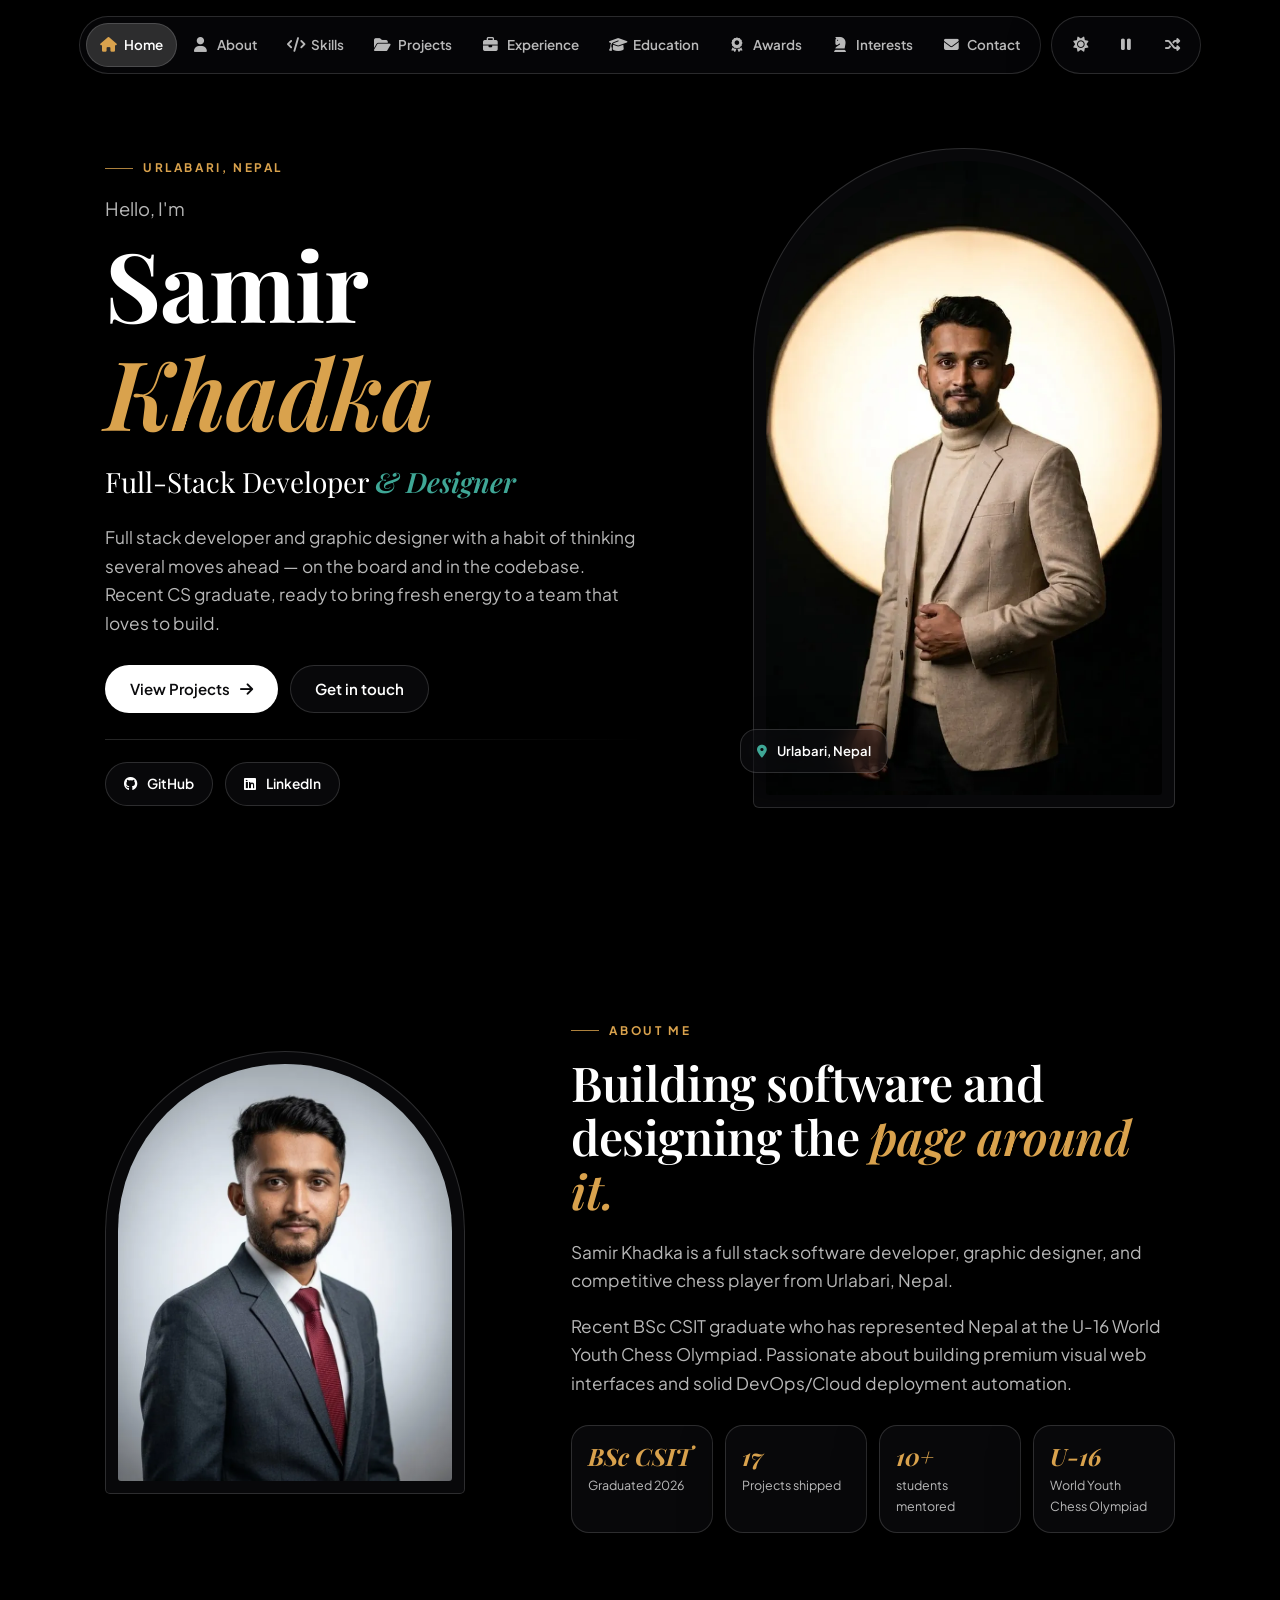
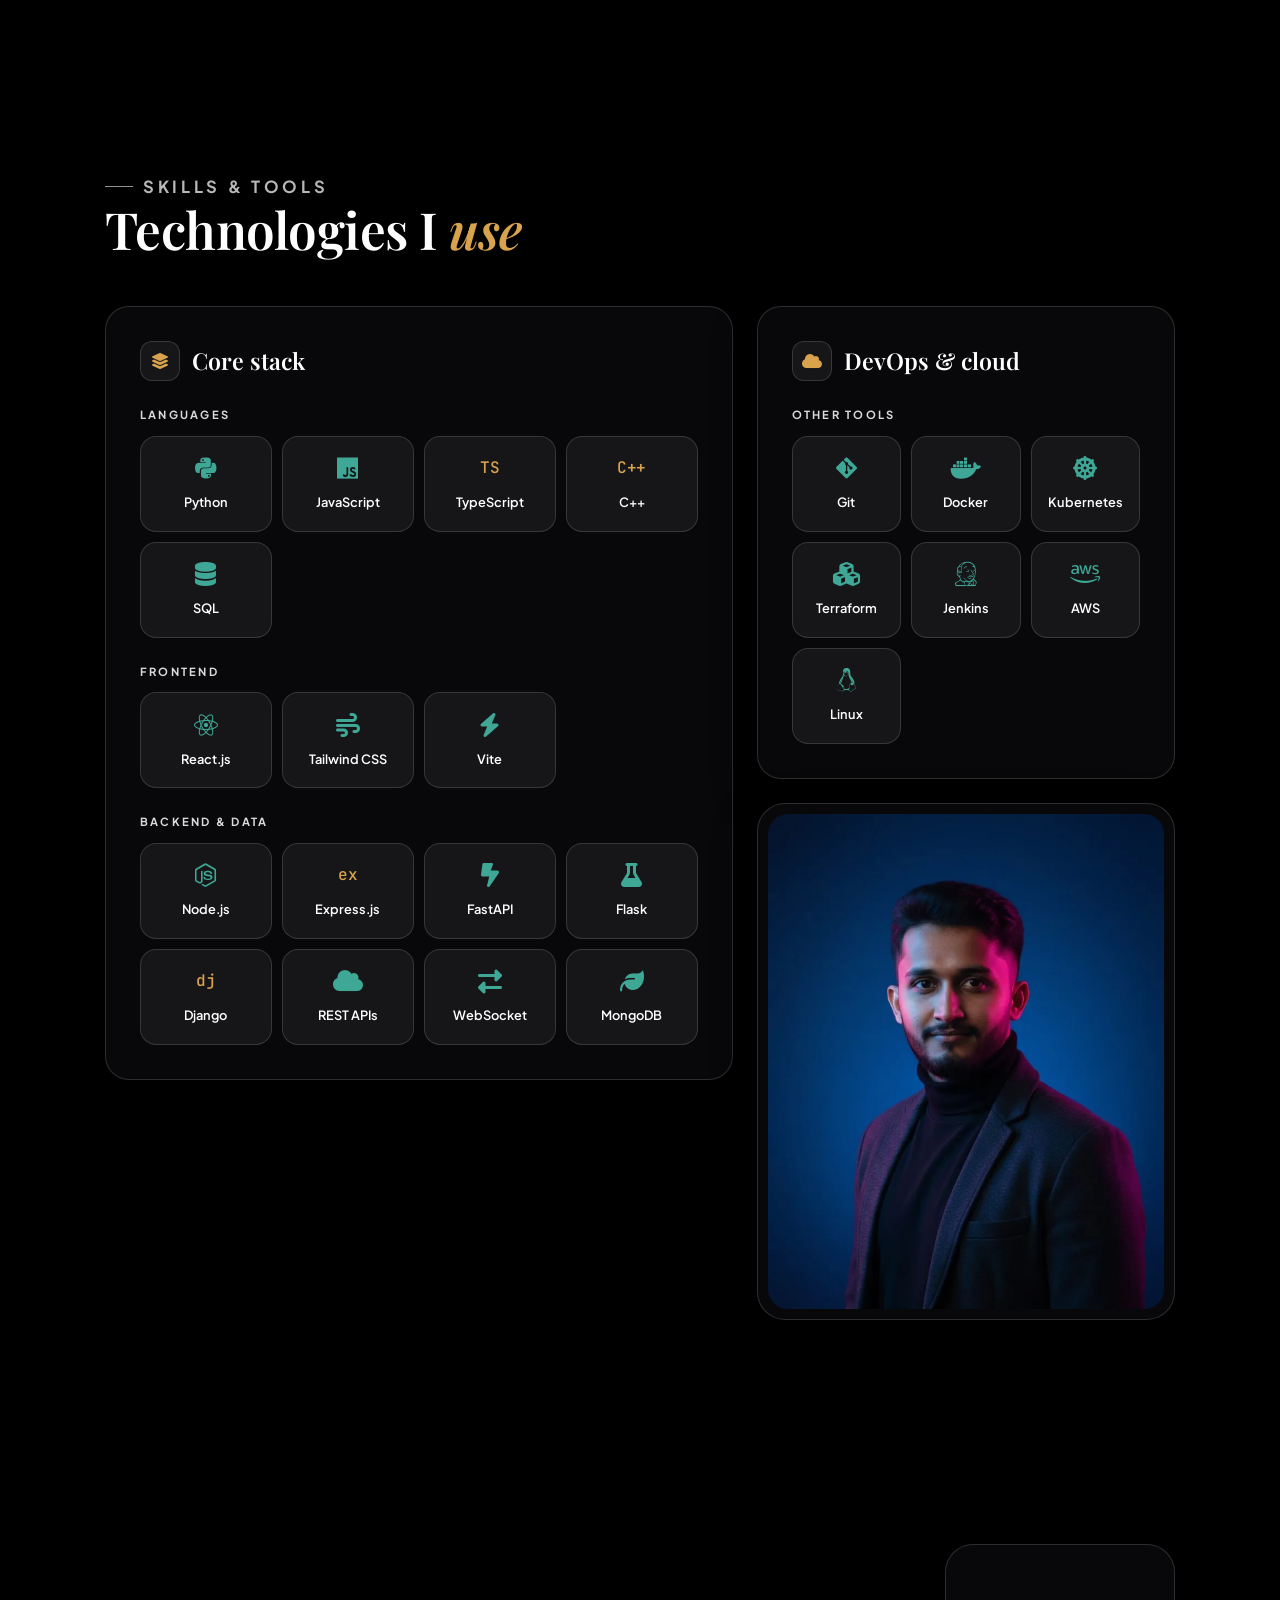
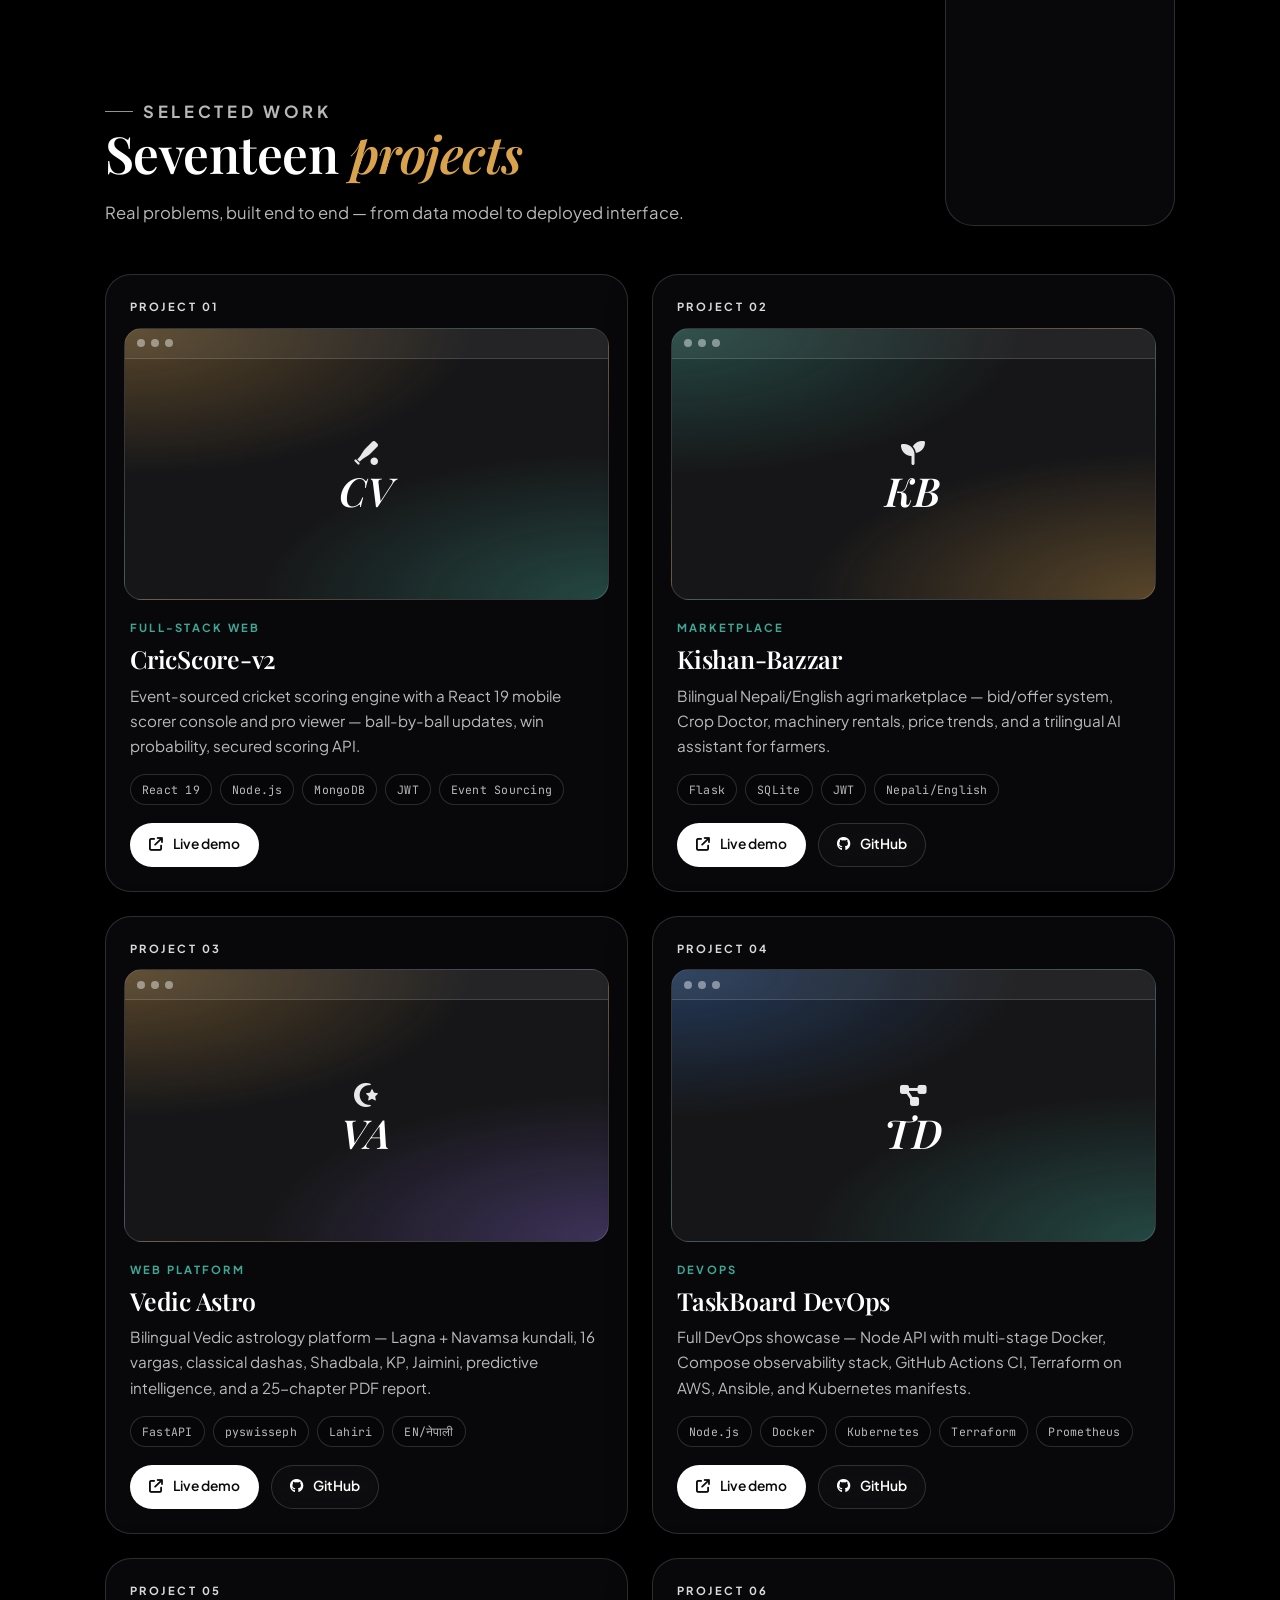
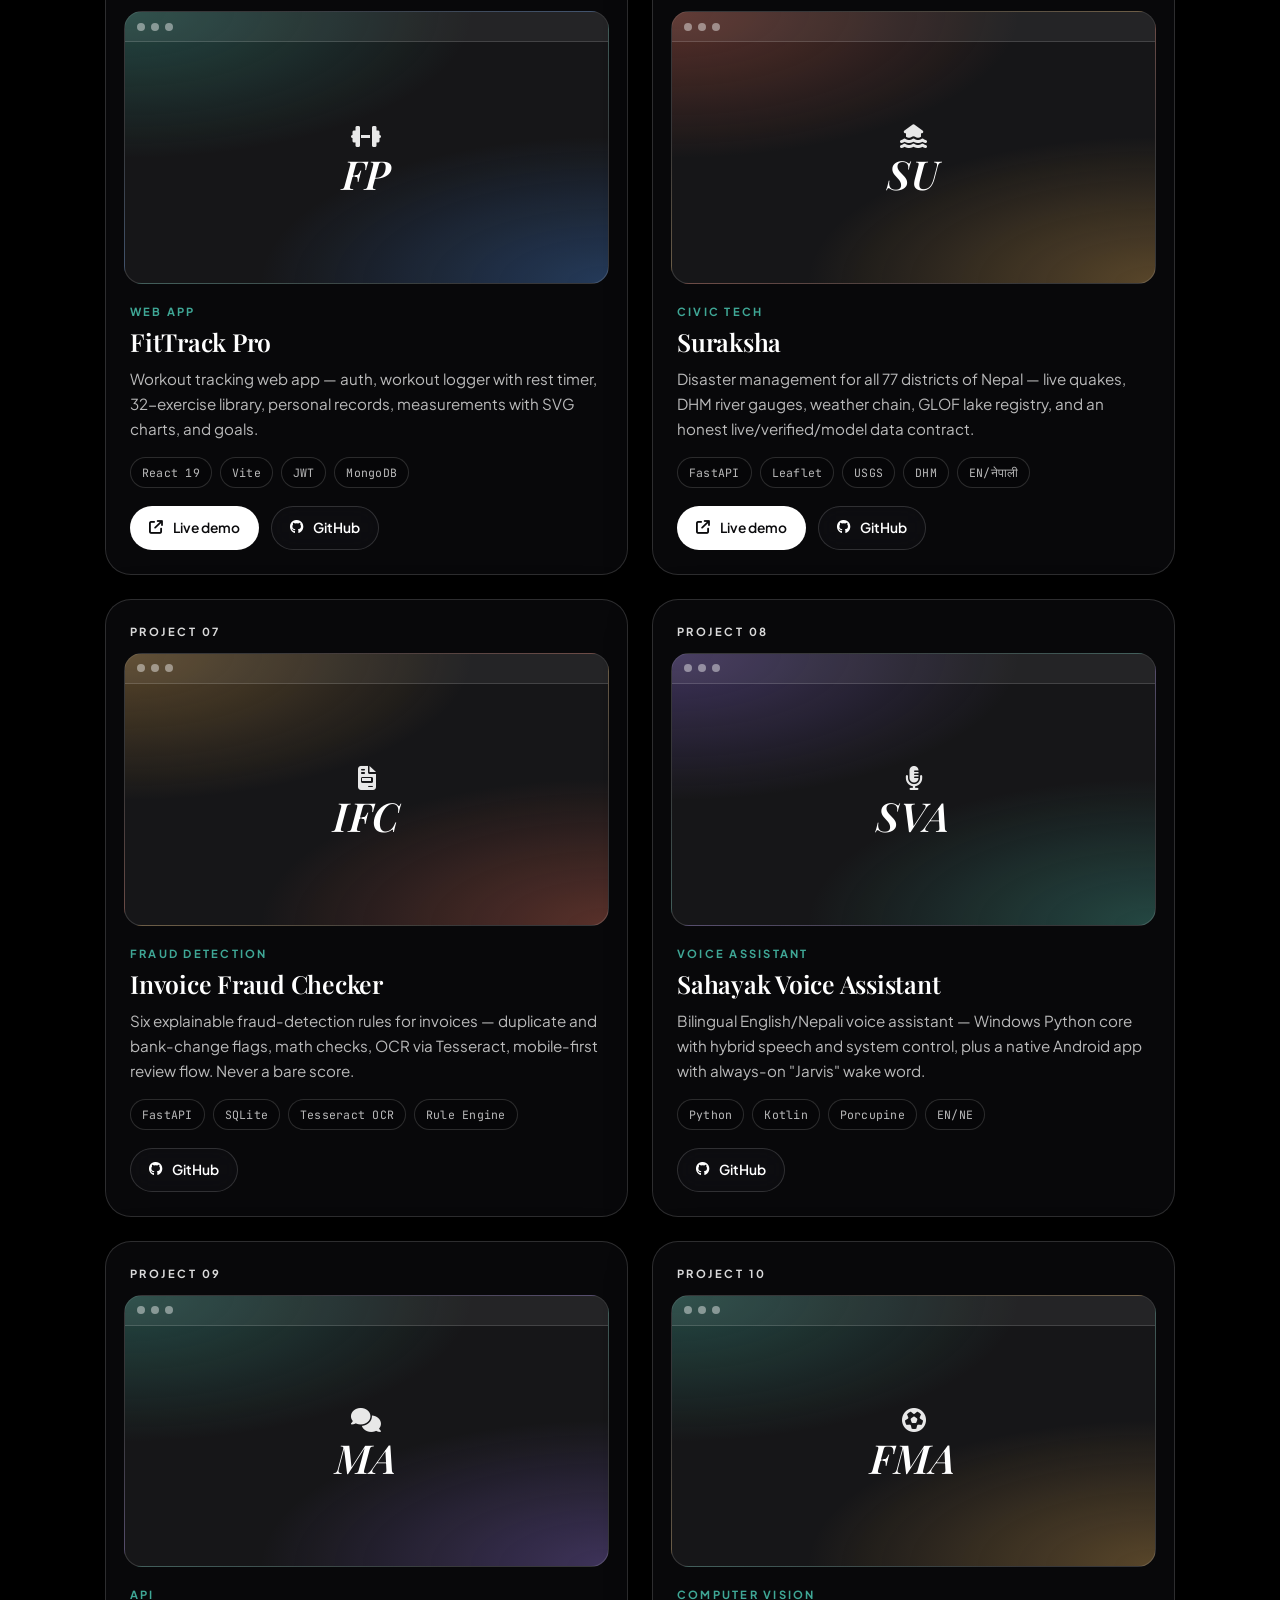
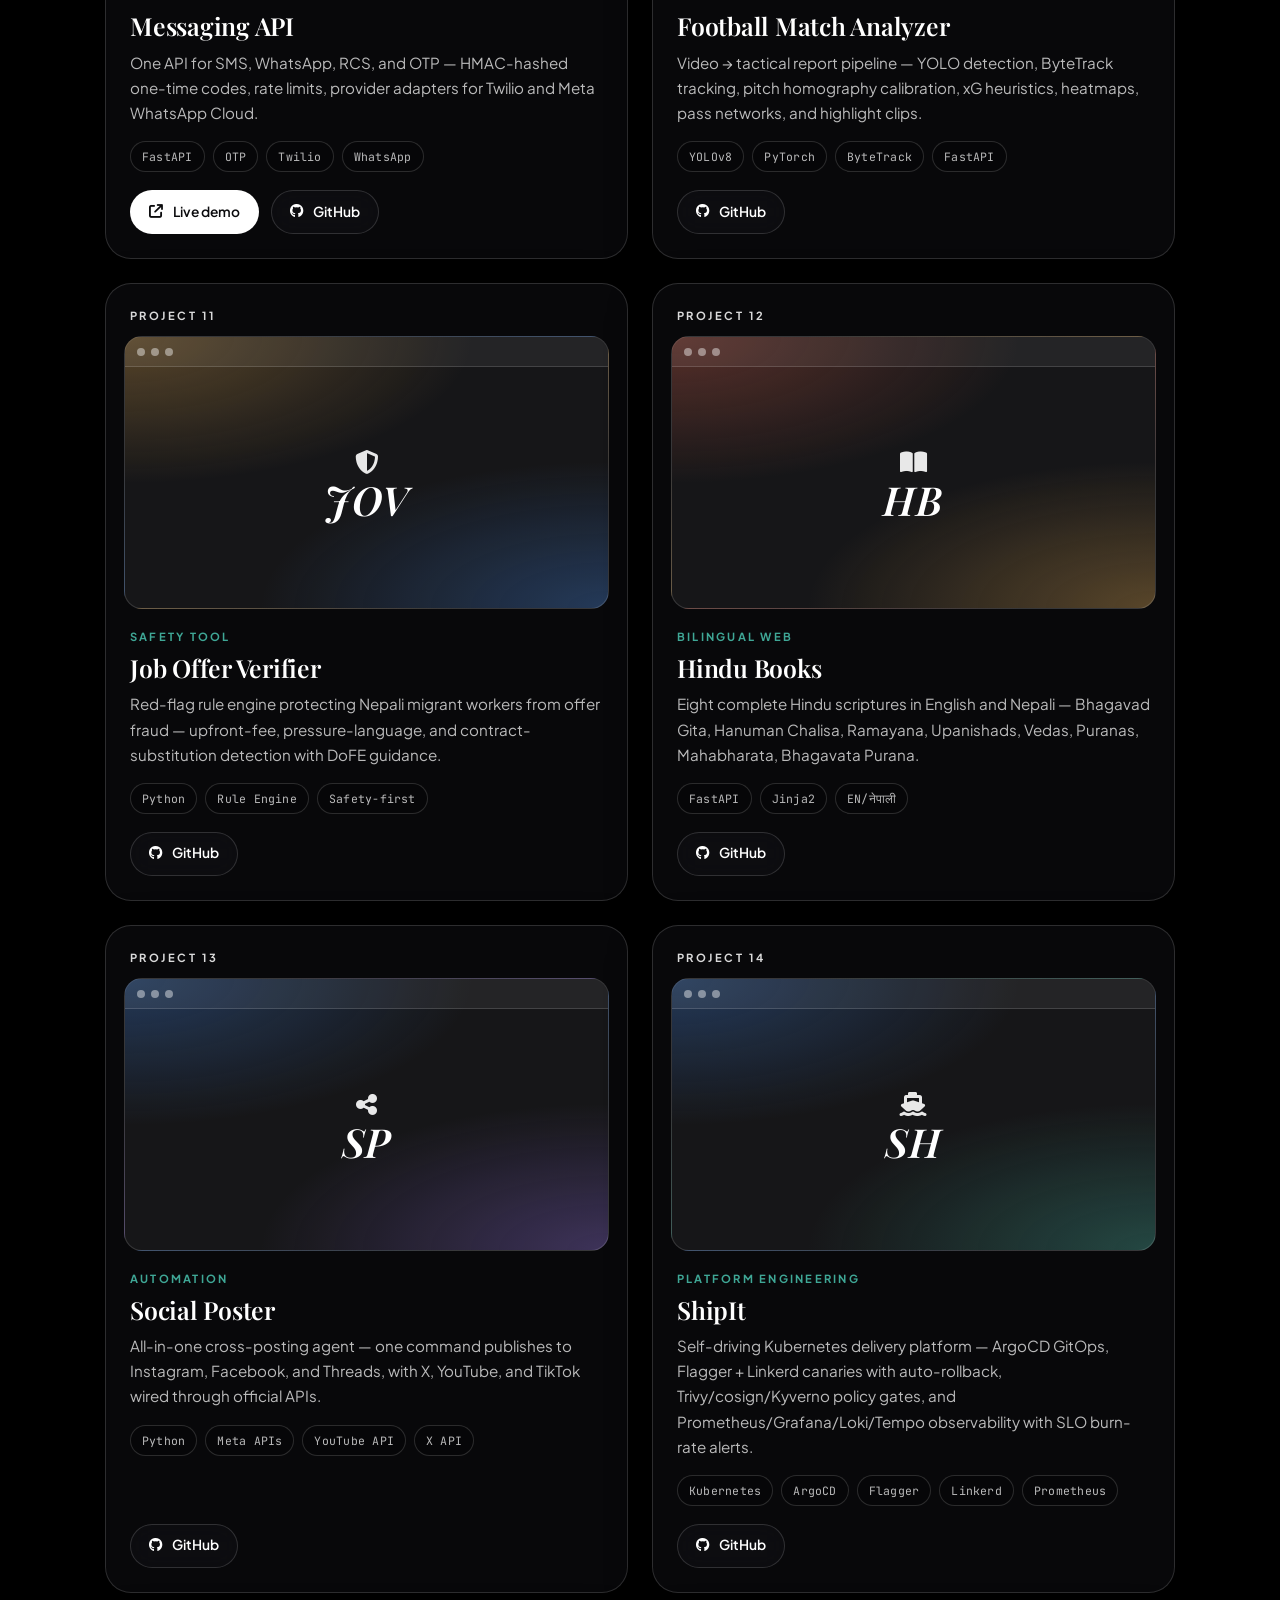
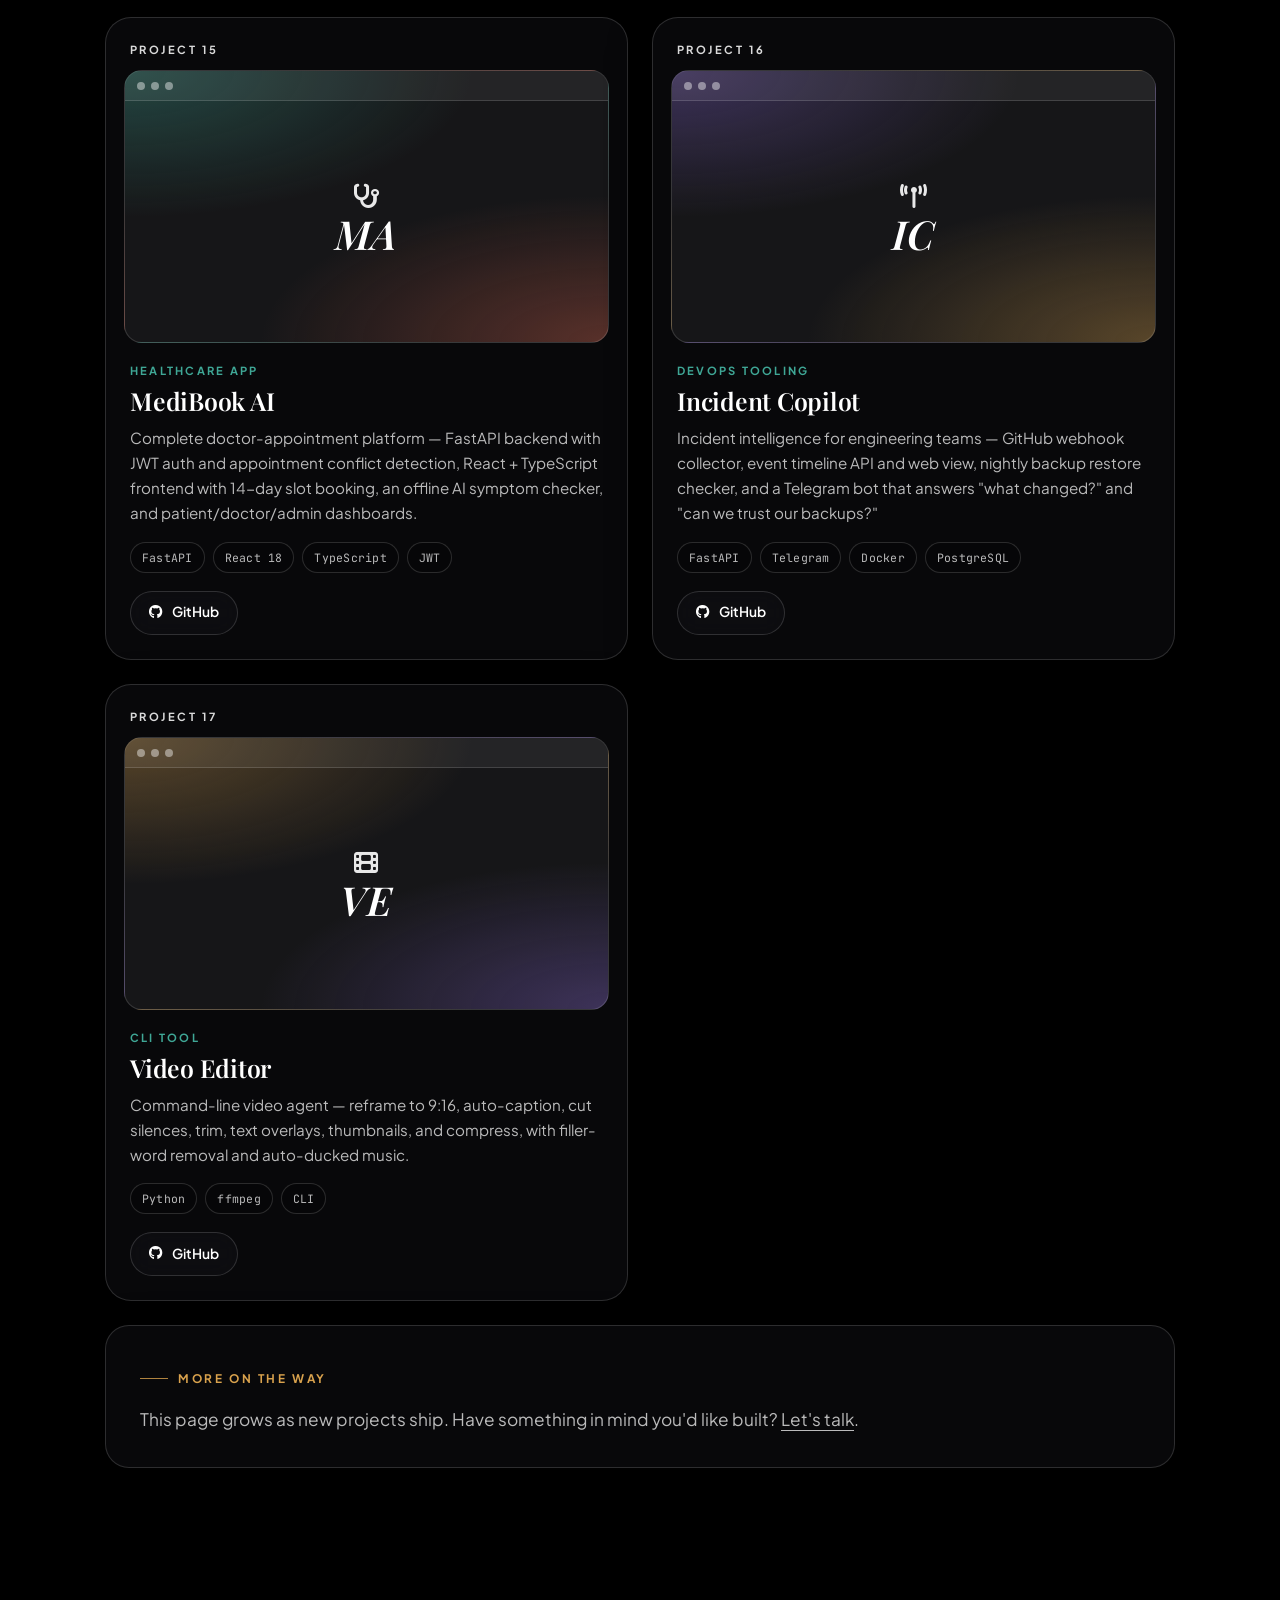
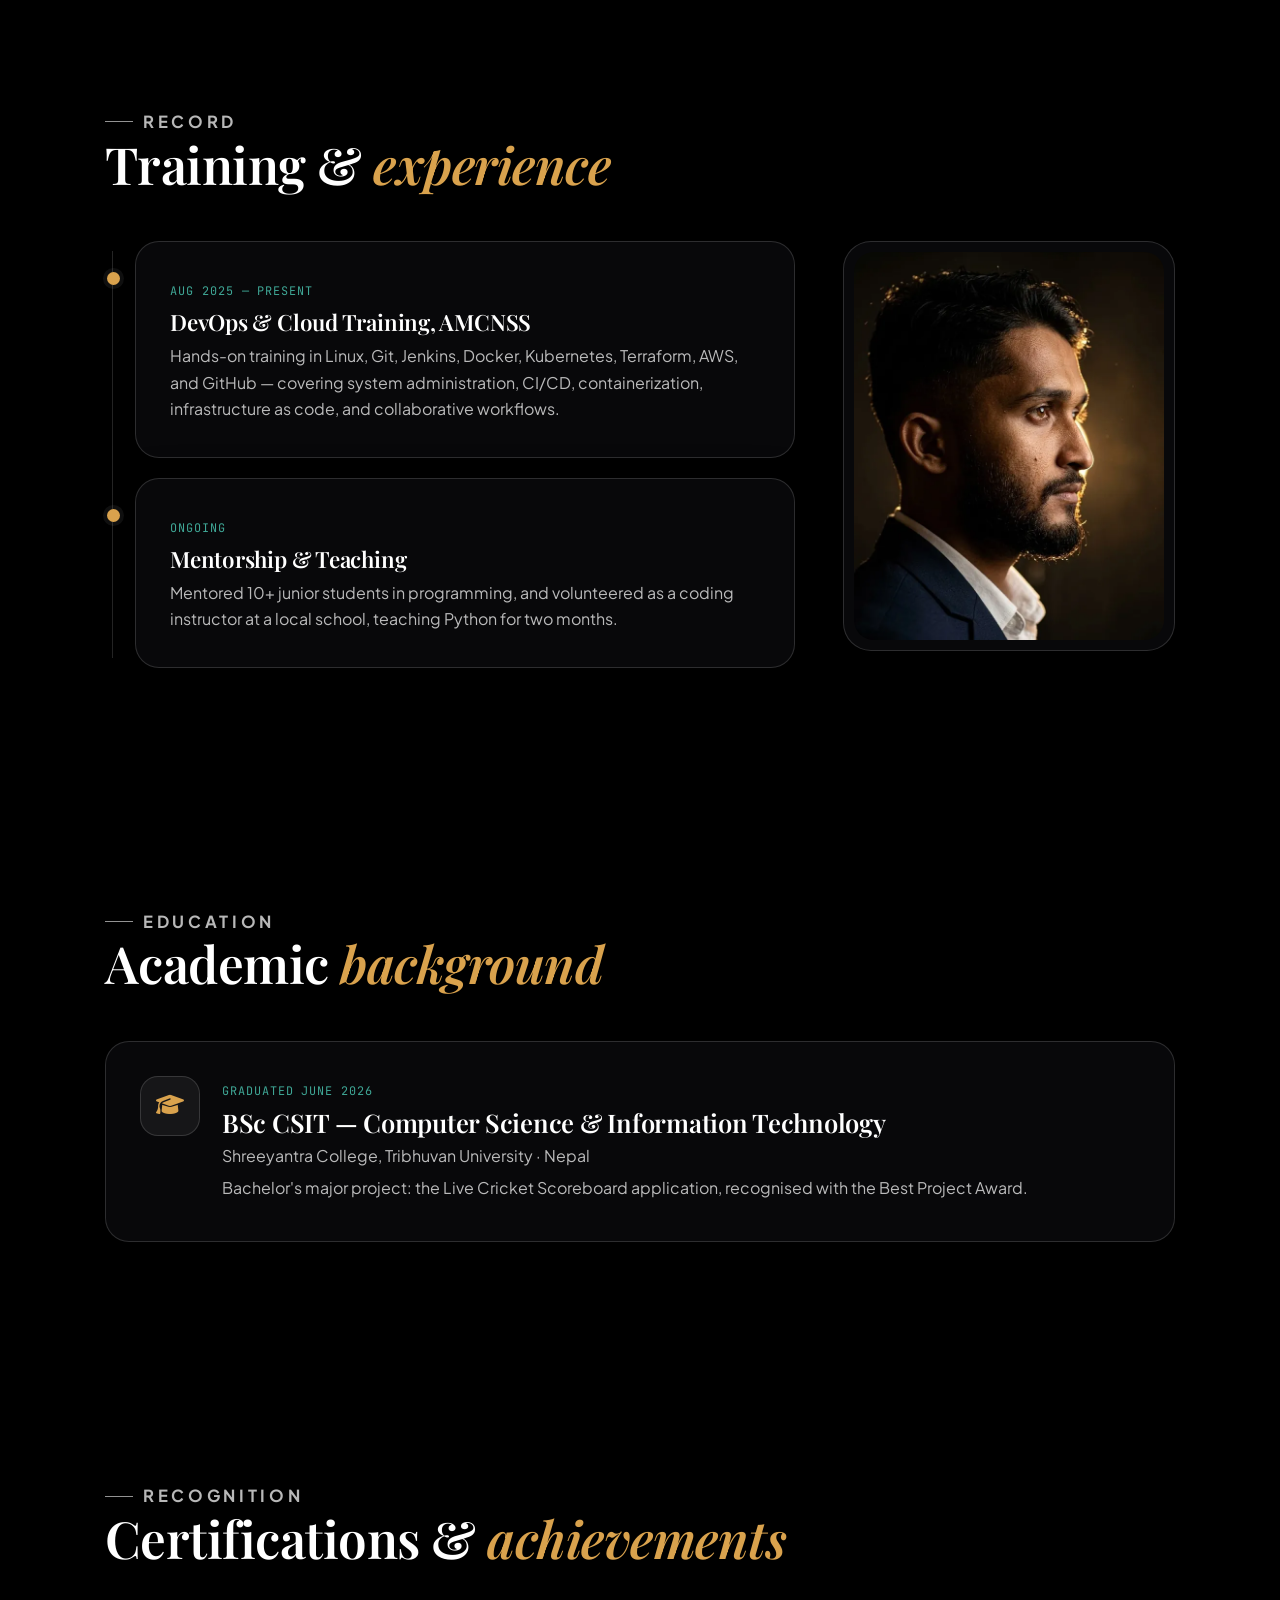
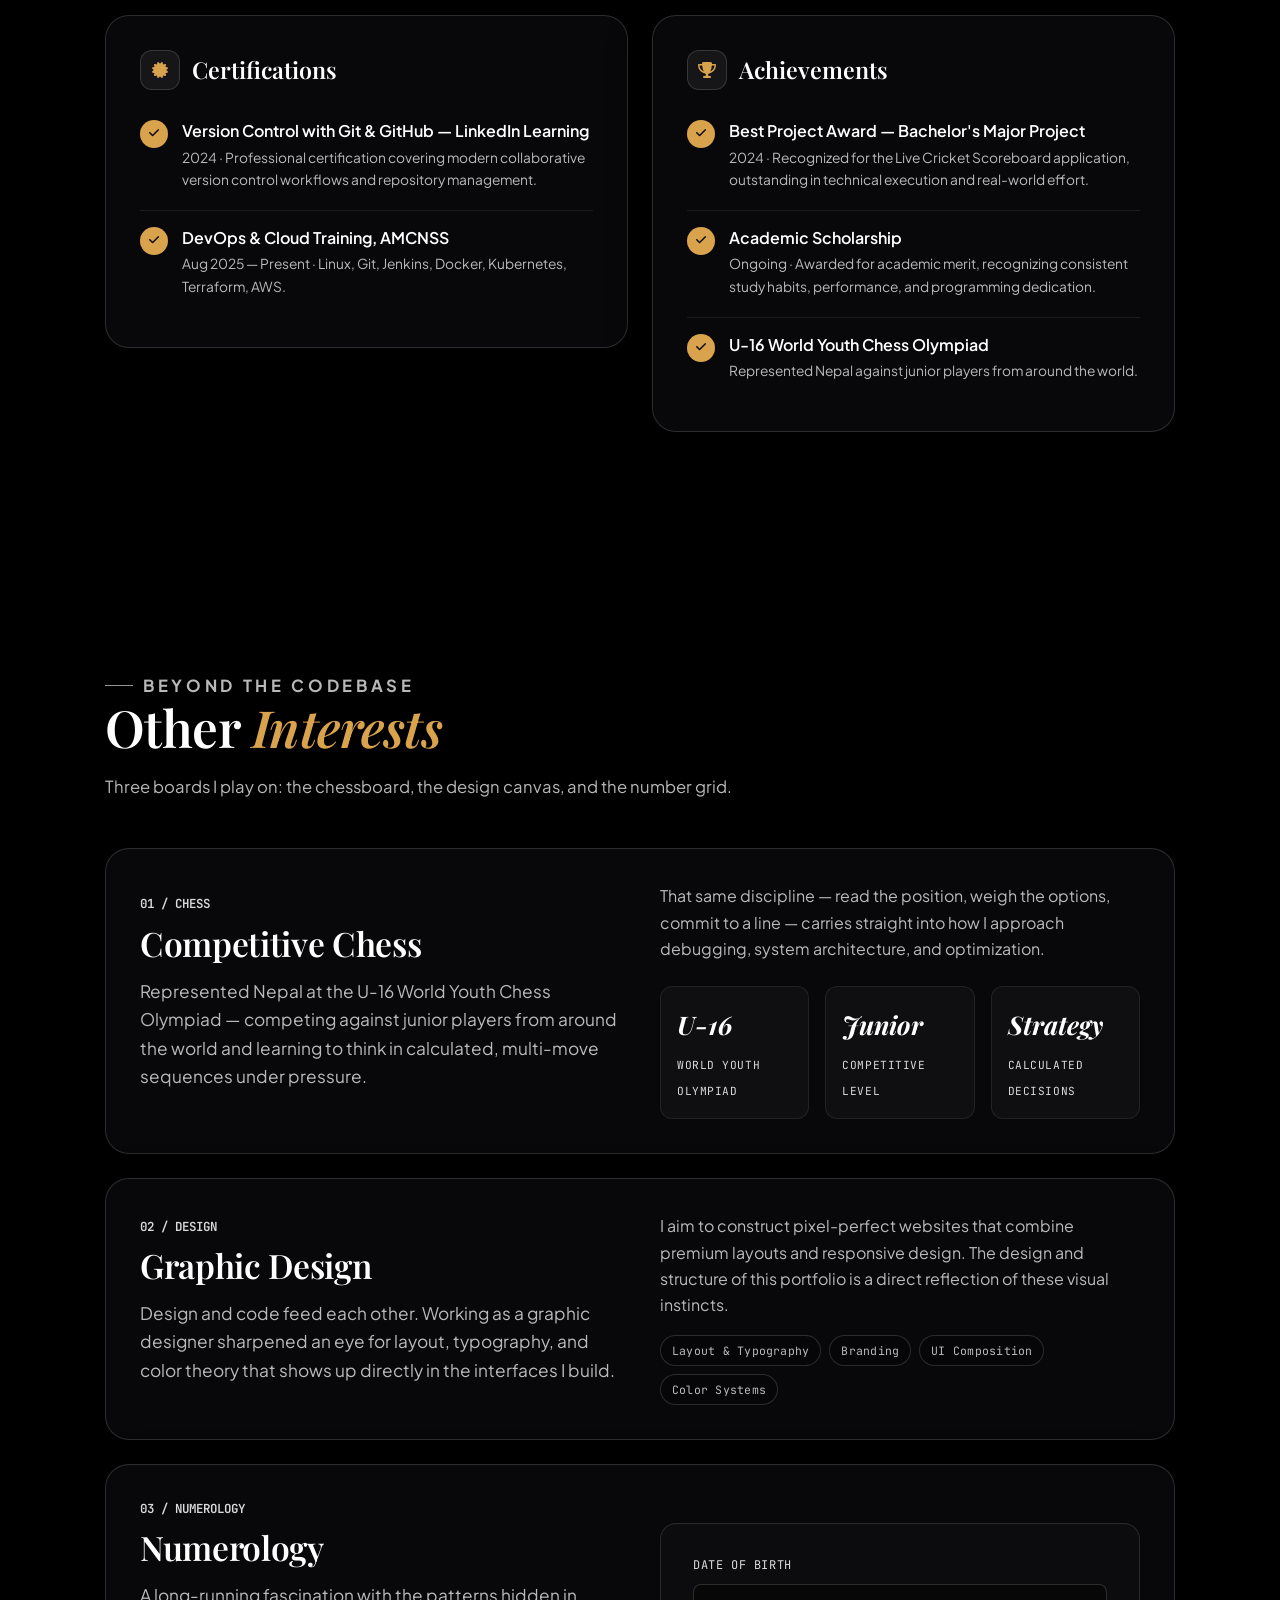
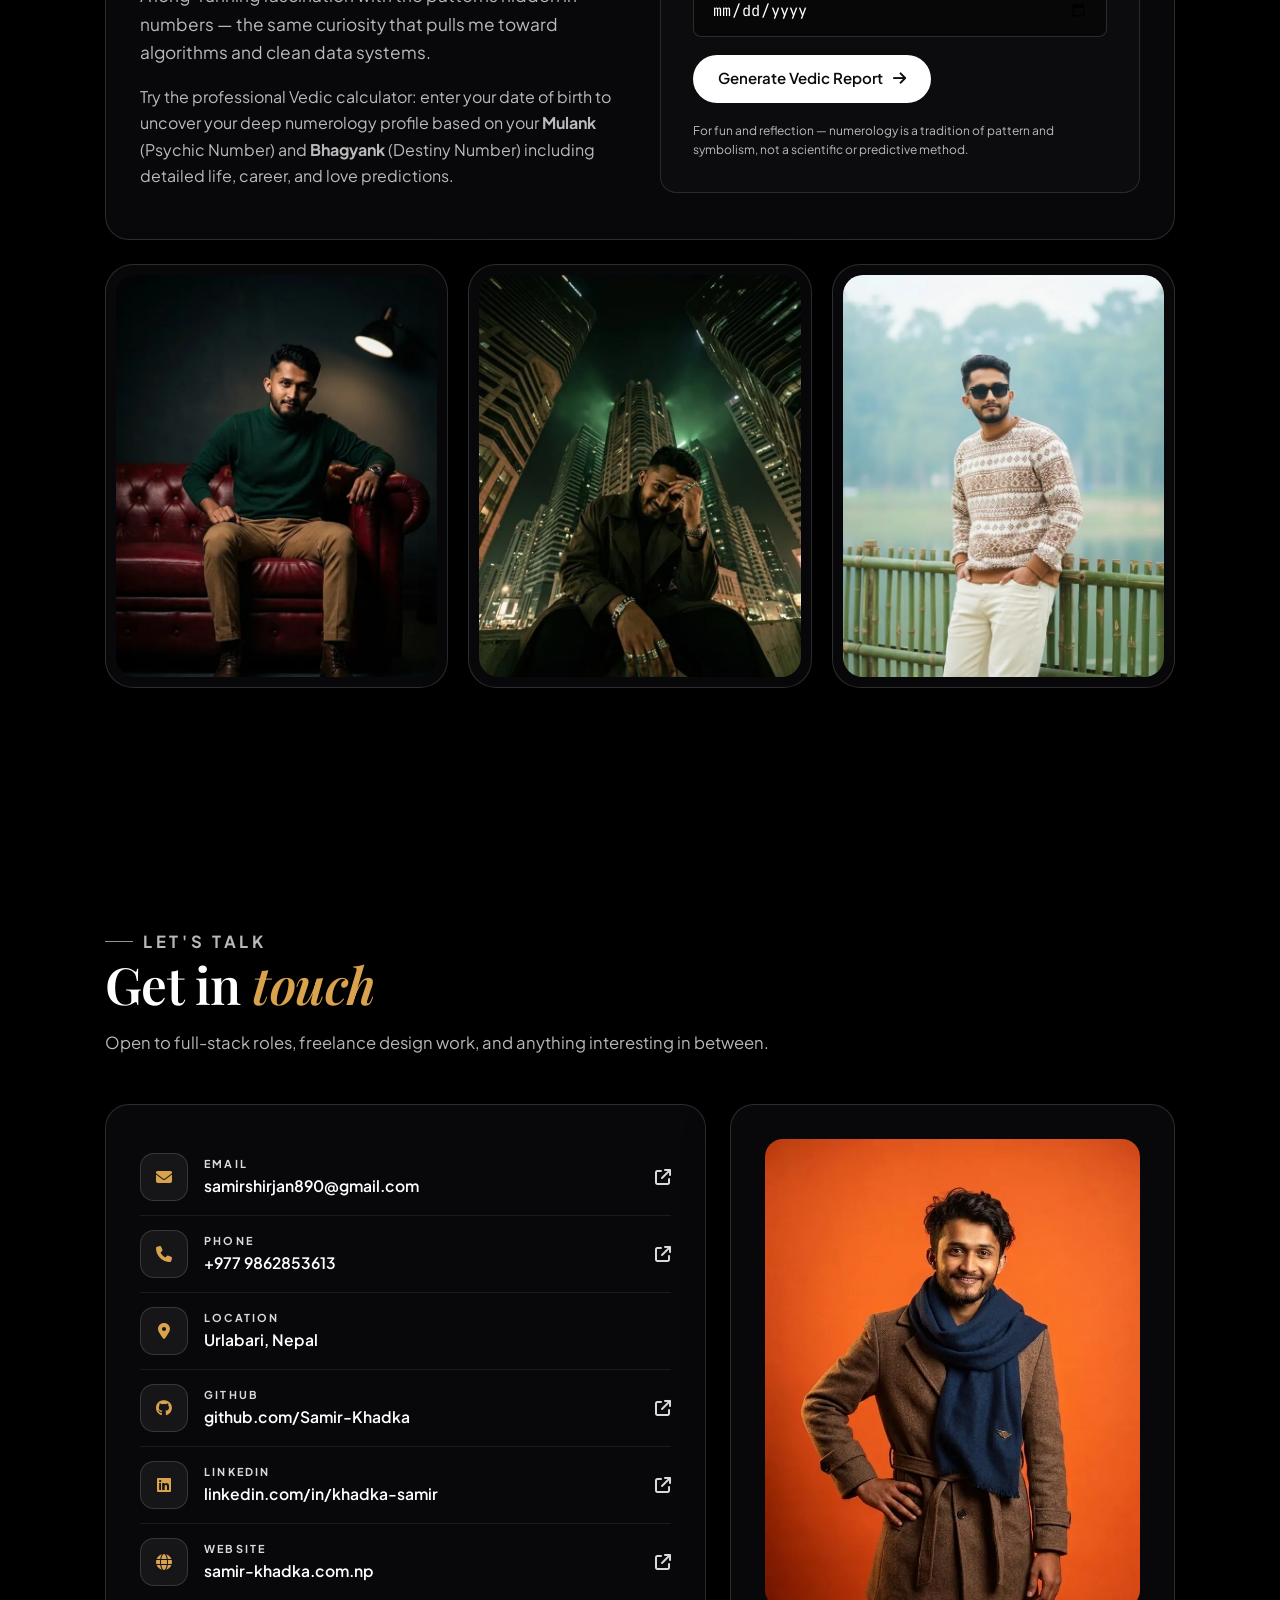
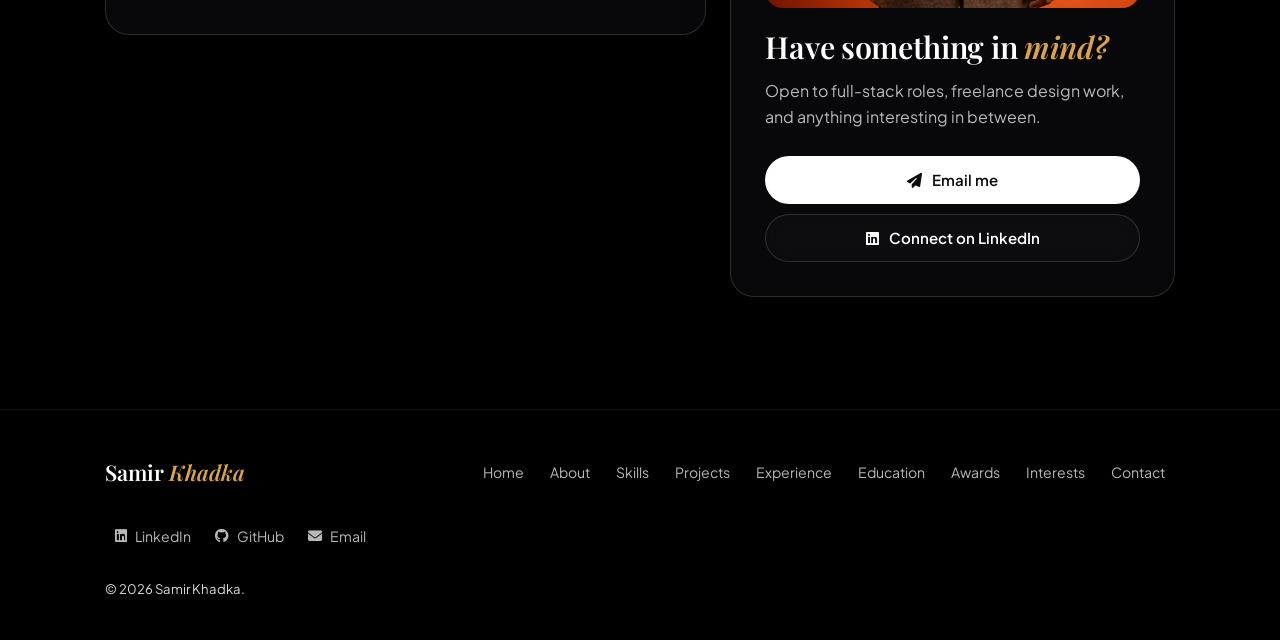
==== commit 127d33c1: "Readability fixes: darker layer over the background video and more solid glass cards in both themes;" ====
--- a/contact.html
+++ b/contact.html
@@ -9,7 +9,7 @@
   <link rel="icon" type="image/svg+xml" href="/favicon.svg">
   <meta name="theme-color" content="#0f172a">
   <meta http-equiv="refresh" content="0; url=./#contact">
-  <link rel="stylesheet" href="style.css?v=5">
+  <link rel="stylesheet" href="style.css?v=6">
   <script>location.replace('./#contact');</script>
 </head>
 <body>
--- a/style.css
+++ b/style.css
@@ -15,7 +15,7 @@
   --teal-dim: #29463f;
 
   /* Glassmorphism — dark */
-  --glass-bg: rgba(255, 255, 255, 0.05);
+  --glass-bg: rgba(16, 16, 20, 0.52);
   --glass-border: rgba(255, 255, 255, 0.15);
   --glass-hover-bg: rgba(255, 255, 255, 0.12);
   --glass-shadow: 0 15px 40px rgba(0, 0, 0, 0.5);
@@ -34,7 +34,7 @@
   --selection-color: #000000;
 
   /* Video overlay — dark */
-  --video-overlay: linear-gradient(135deg, rgba(0,0,0,0.45) 0%, rgba(0,0,0,0.55) 50%, rgba(0,0,0,0.65) 100%);
+  --video-overlay: linear-gradient(135deg, rgba(0,0,0,0.70) 0%, rgba(0,0,0,0.76) 50%, rgba(0,0,0,0.82) 100%);
 
   /* Floating buttons */
   --fab-bg: rgba(0, 0, 0, 0.25);
@@ -133,7 +133,7 @@
   --teal-dim: #a8d5cf;
 
   /* Glassmorphism — light */
-  --glass-bg: rgba(255, 255, 255, 0.55);
+  --glass-bg: rgba(255, 255, 255, 0.74);
   --glass-border: rgba(26, 18, 9, 0.12);
   --glass-hover-bg: rgba(255, 255, 255, 0.78);
   --glass-shadow: 0 15px 40px rgba(0, 0, 0, 0.12);
@@ -152,7 +152,7 @@
   --selection-color: #f5f0e8;
 
   /* Video overlay — light (softer, milky) */
-  --video-overlay: linear-gradient(135deg, rgba(245,240,232,0.62) 0%, rgba(245,240,232,0.70) 50%, rgba(245,240,232,0.78) 100%);
+  --video-overlay: linear-gradient(135deg, rgba(245,240,232,0.82) 0%, rgba(245,240,232,0.87) 50%, rgba(245,240,232,0.91) 100%);
 
   /* Floating buttons */
   --fab-bg: rgba(245, 240, 232, 0.7);
@@ -396,7 +396,7 @@
 @media (max-width: 899px) {
   .top-nav { display: none; }
   .top-bar { justify-content: flex-end; top: 12px; }
-  html { scroll-padding-top: 76px; }
+  html { scroll-padding-top: 76px; scroll-padding-bottom: 96px; }
 
   .bottom-nav {
     display: flex; position: fixed; z-index: 100;
@@ -1003,7 +1003,7 @@
 .exp-grid { display: grid; grid-template-columns: minmax(0, 1.35fr) minmax(0, 0.65fr); gap: clamp(24px, 4vw, 48px); align-items: start; }
 .gallery { display: grid; grid-template-columns: repeat(3, minmax(0, 1fr)); gap: 20px; margin-top: 24px; }
 .contact-panel .photo-inline { margin: 0 0 22px; }
-.contact-panel .photo-inline img { width: 100%; height: auto; aspect-ratio: 1 / 1; object-fit: cover; object-position: 50% 12%; border-radius: 18px; }
+.contact-panel .photo-inline img { width: 100%; height: auto; aspect-ratio: 4 / 5; object-fit: cover; object-position: 50% 0%; border-radius: 18px; }
 @media (max-width: 899px) {
   .head-row, .exp-grid { grid-template-columns: minmax(0, 1fr); }
   .head-row .photo, .exp-grid .photo, .skills-side .photo { max-width: 320px; width: 100%; margin: 0 auto; }
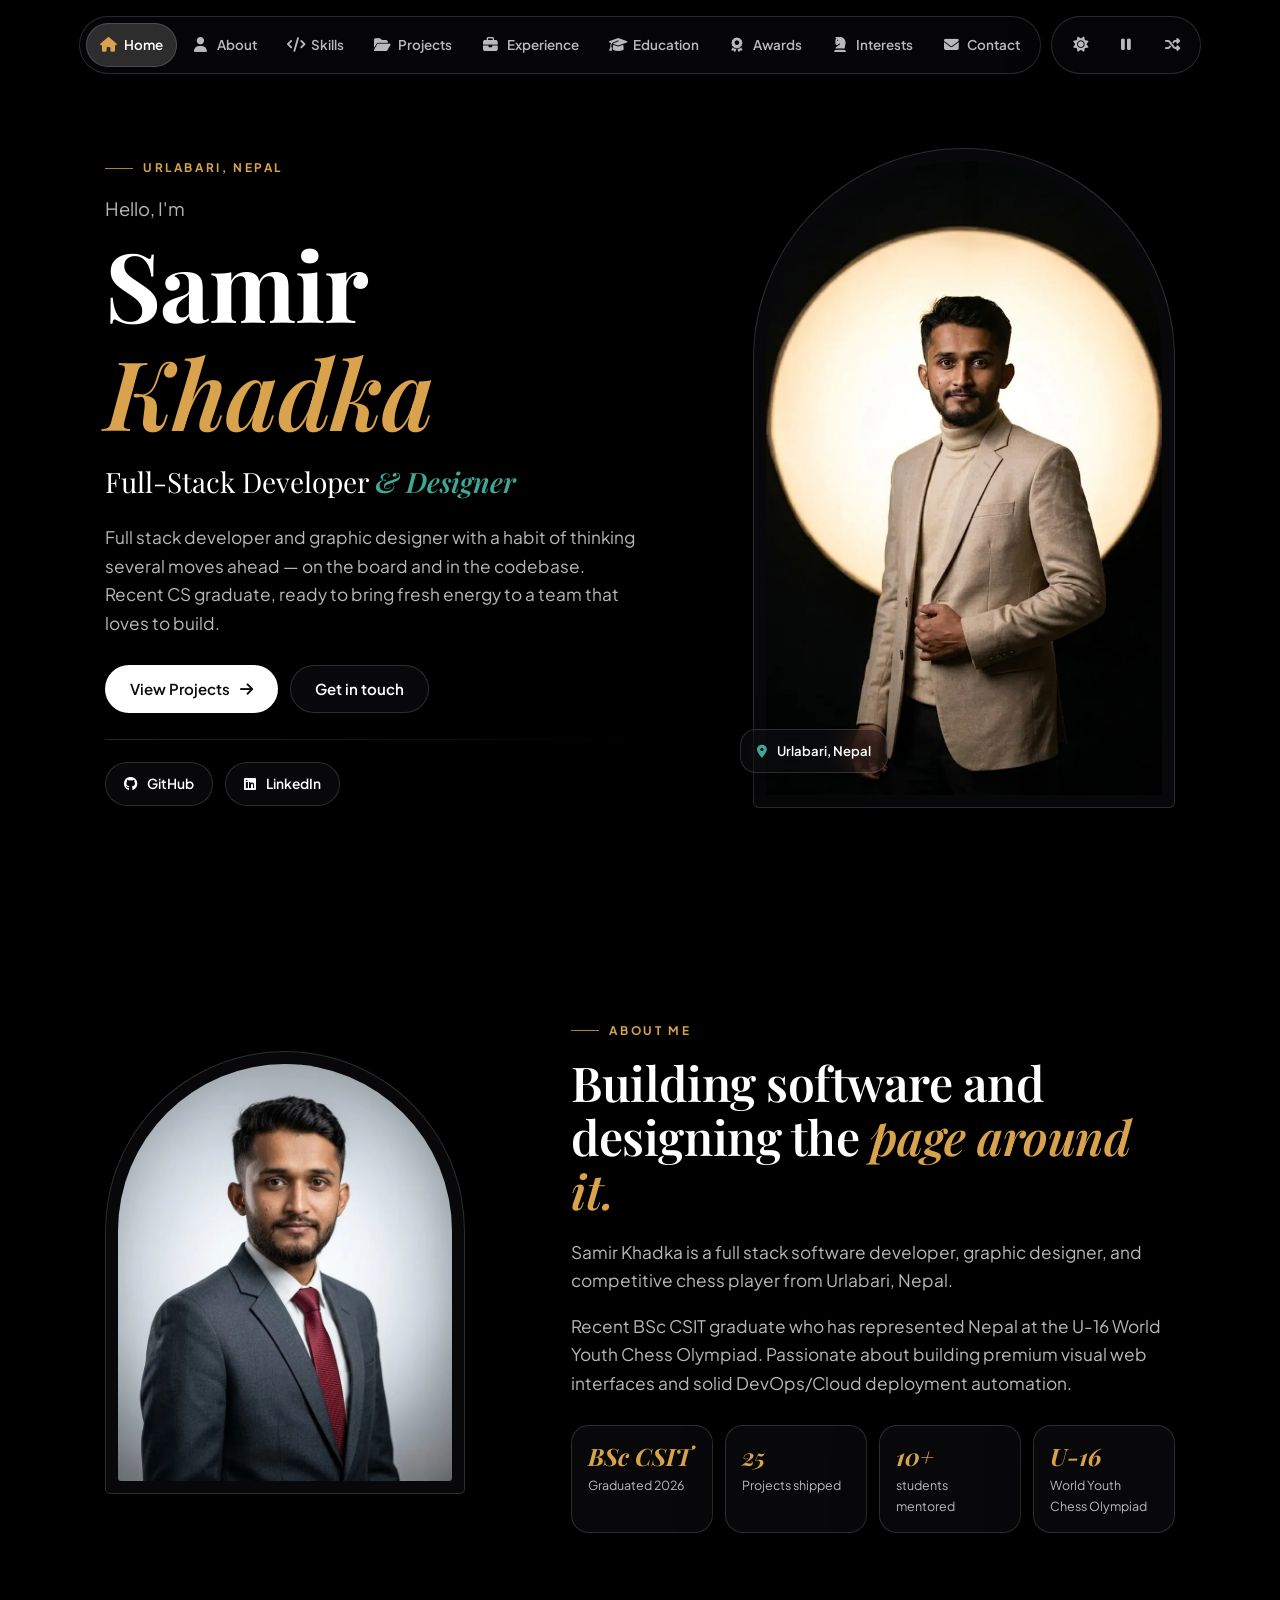
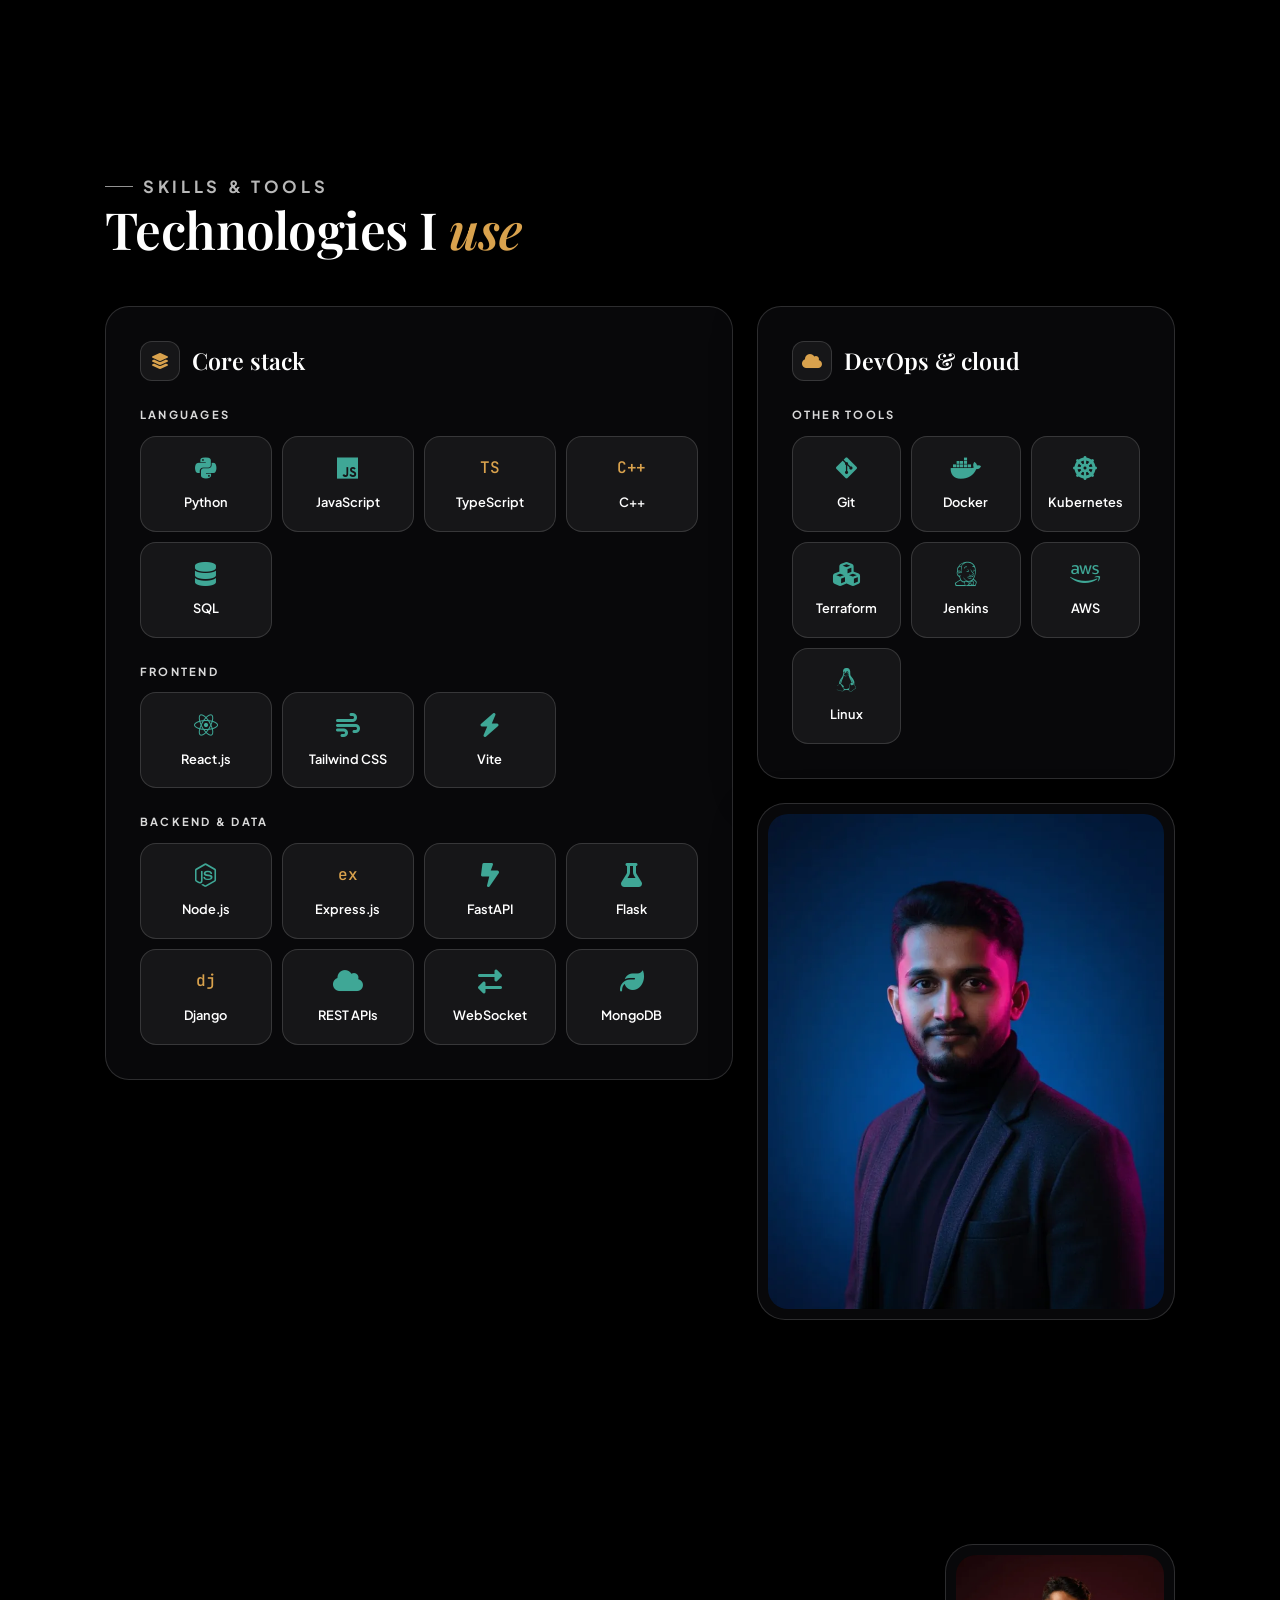
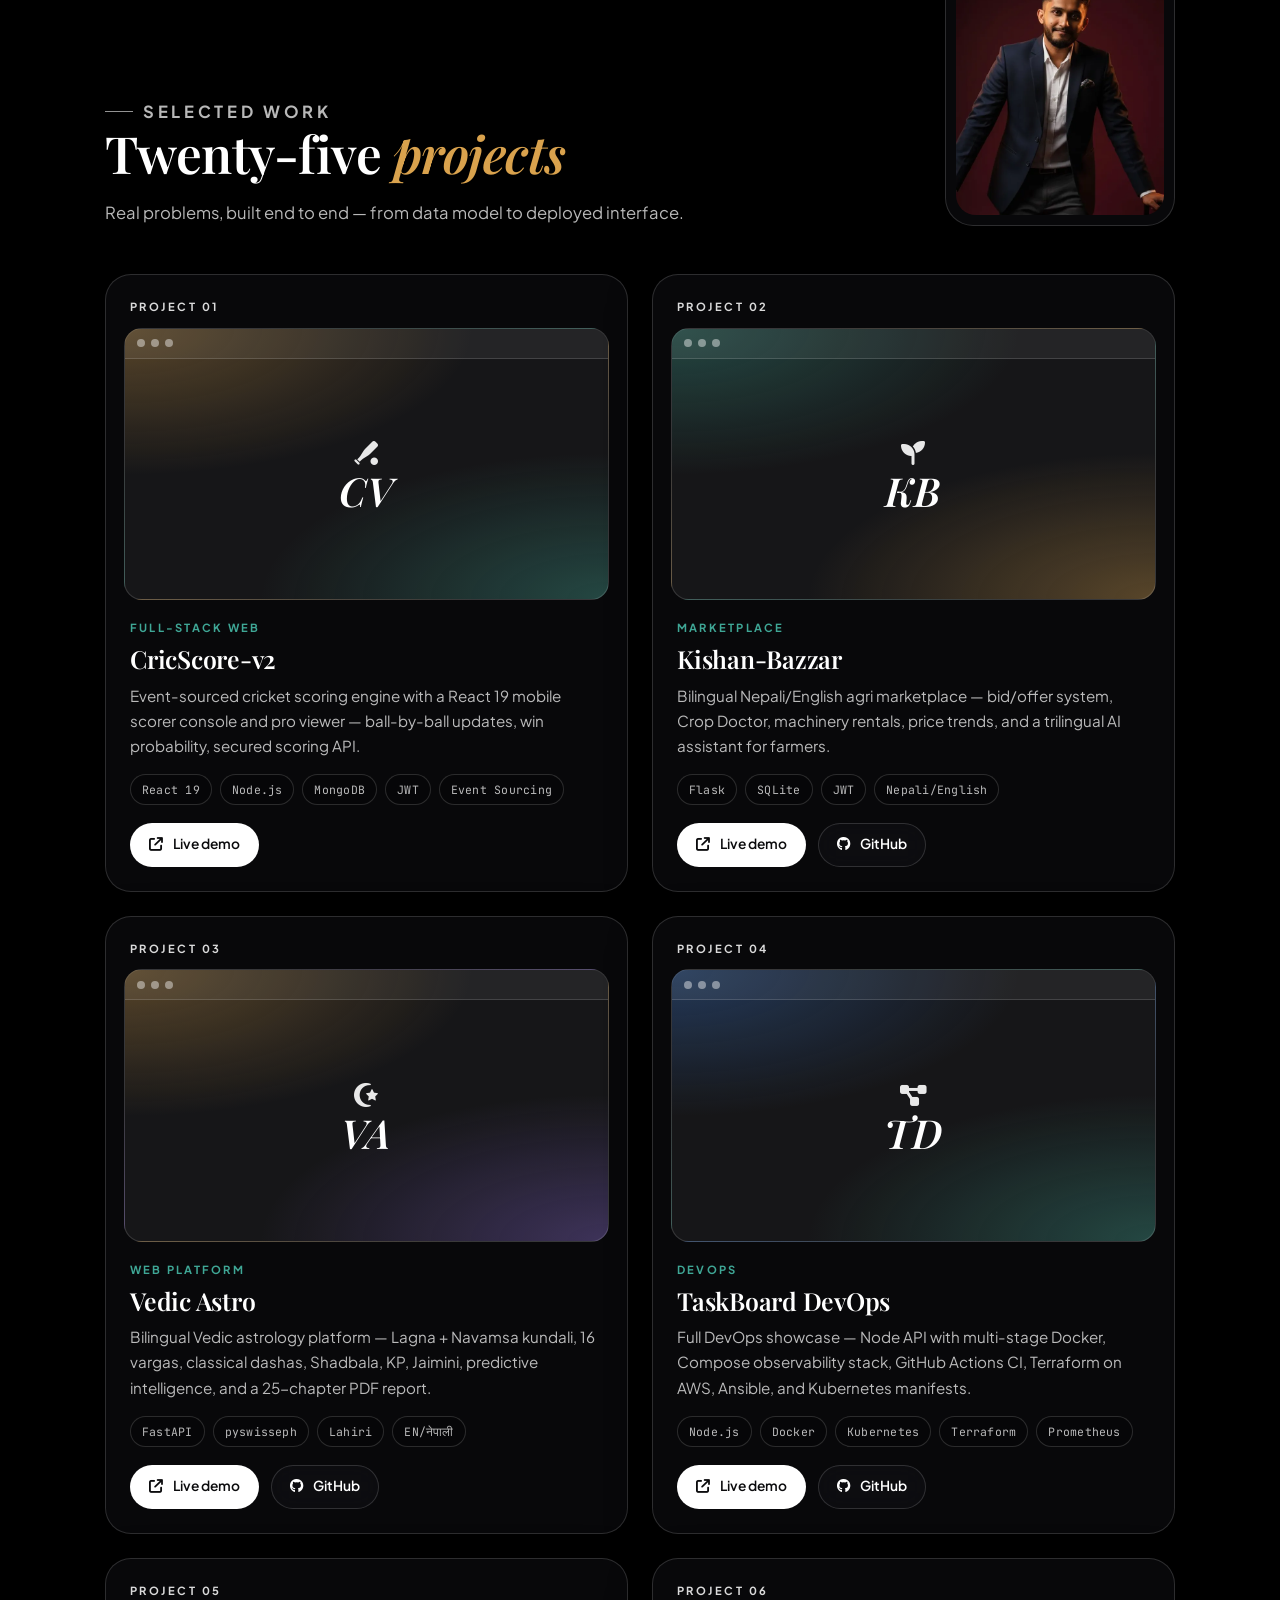
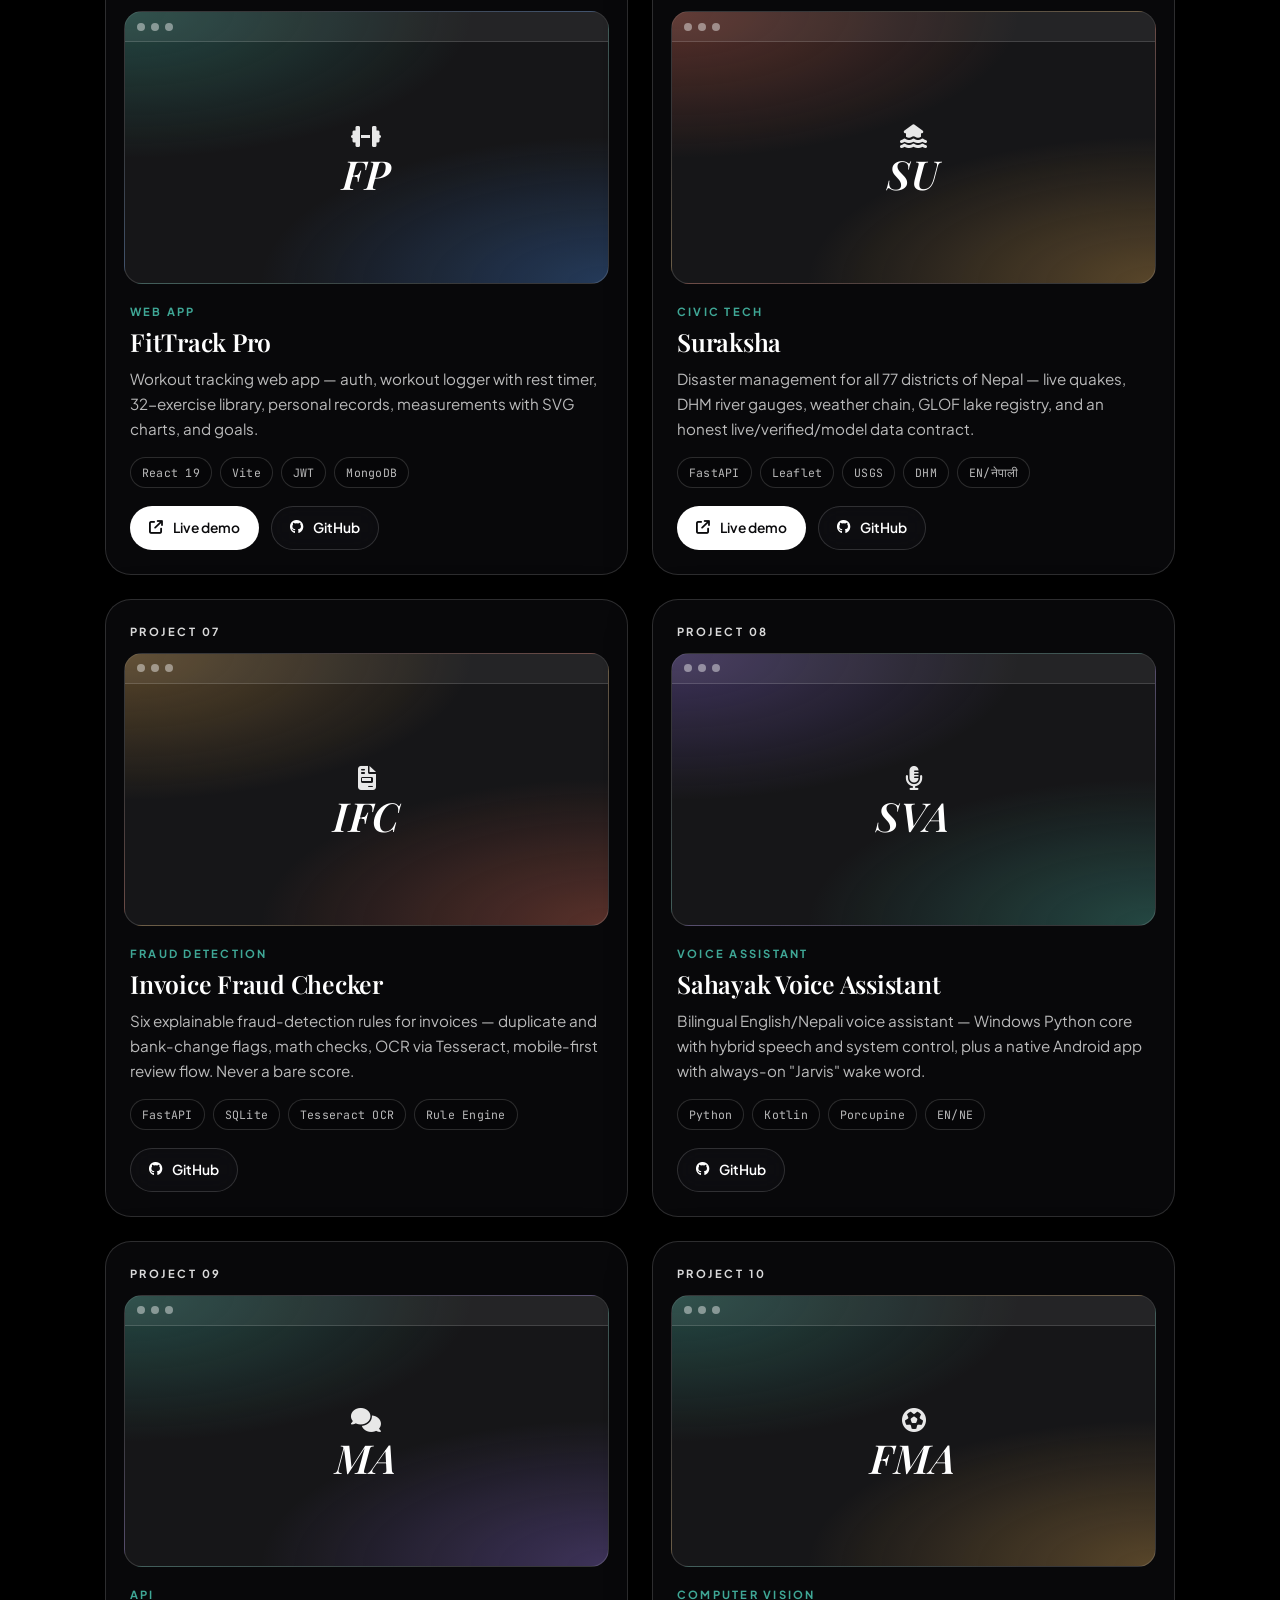
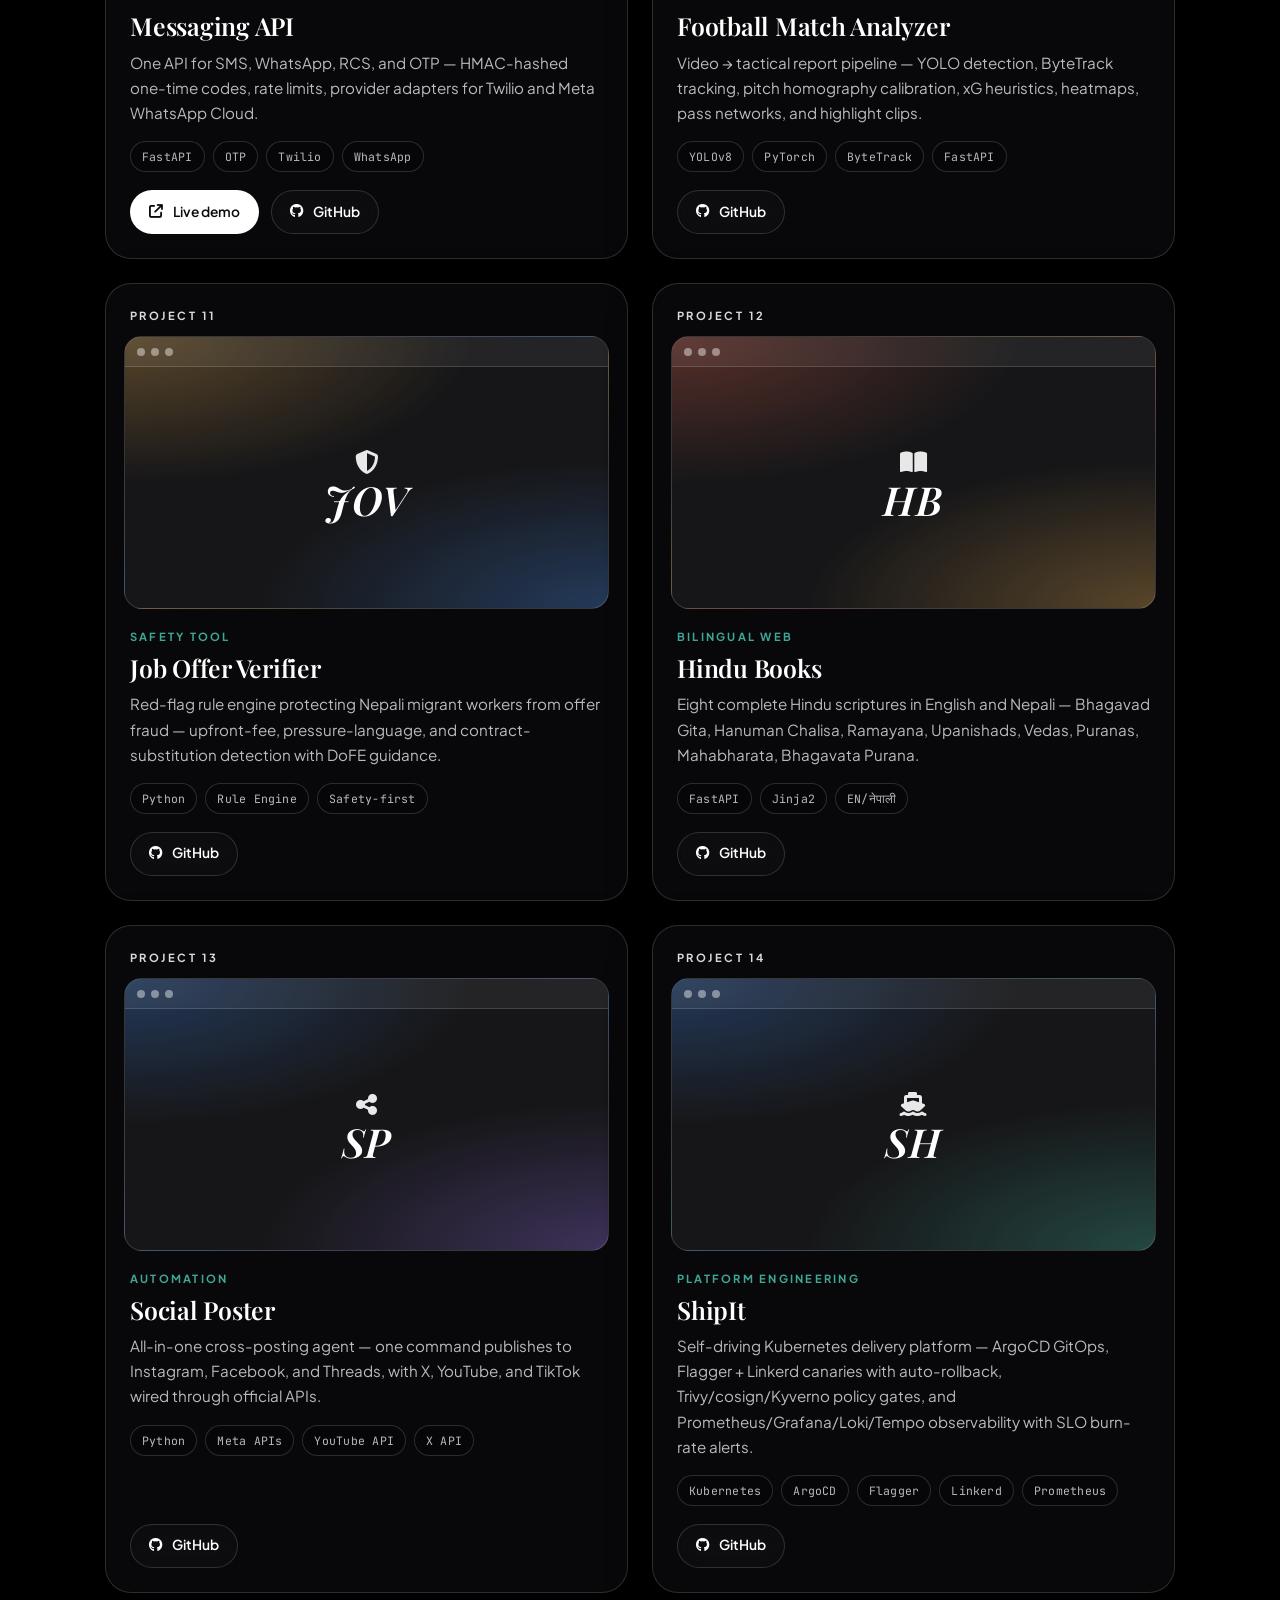
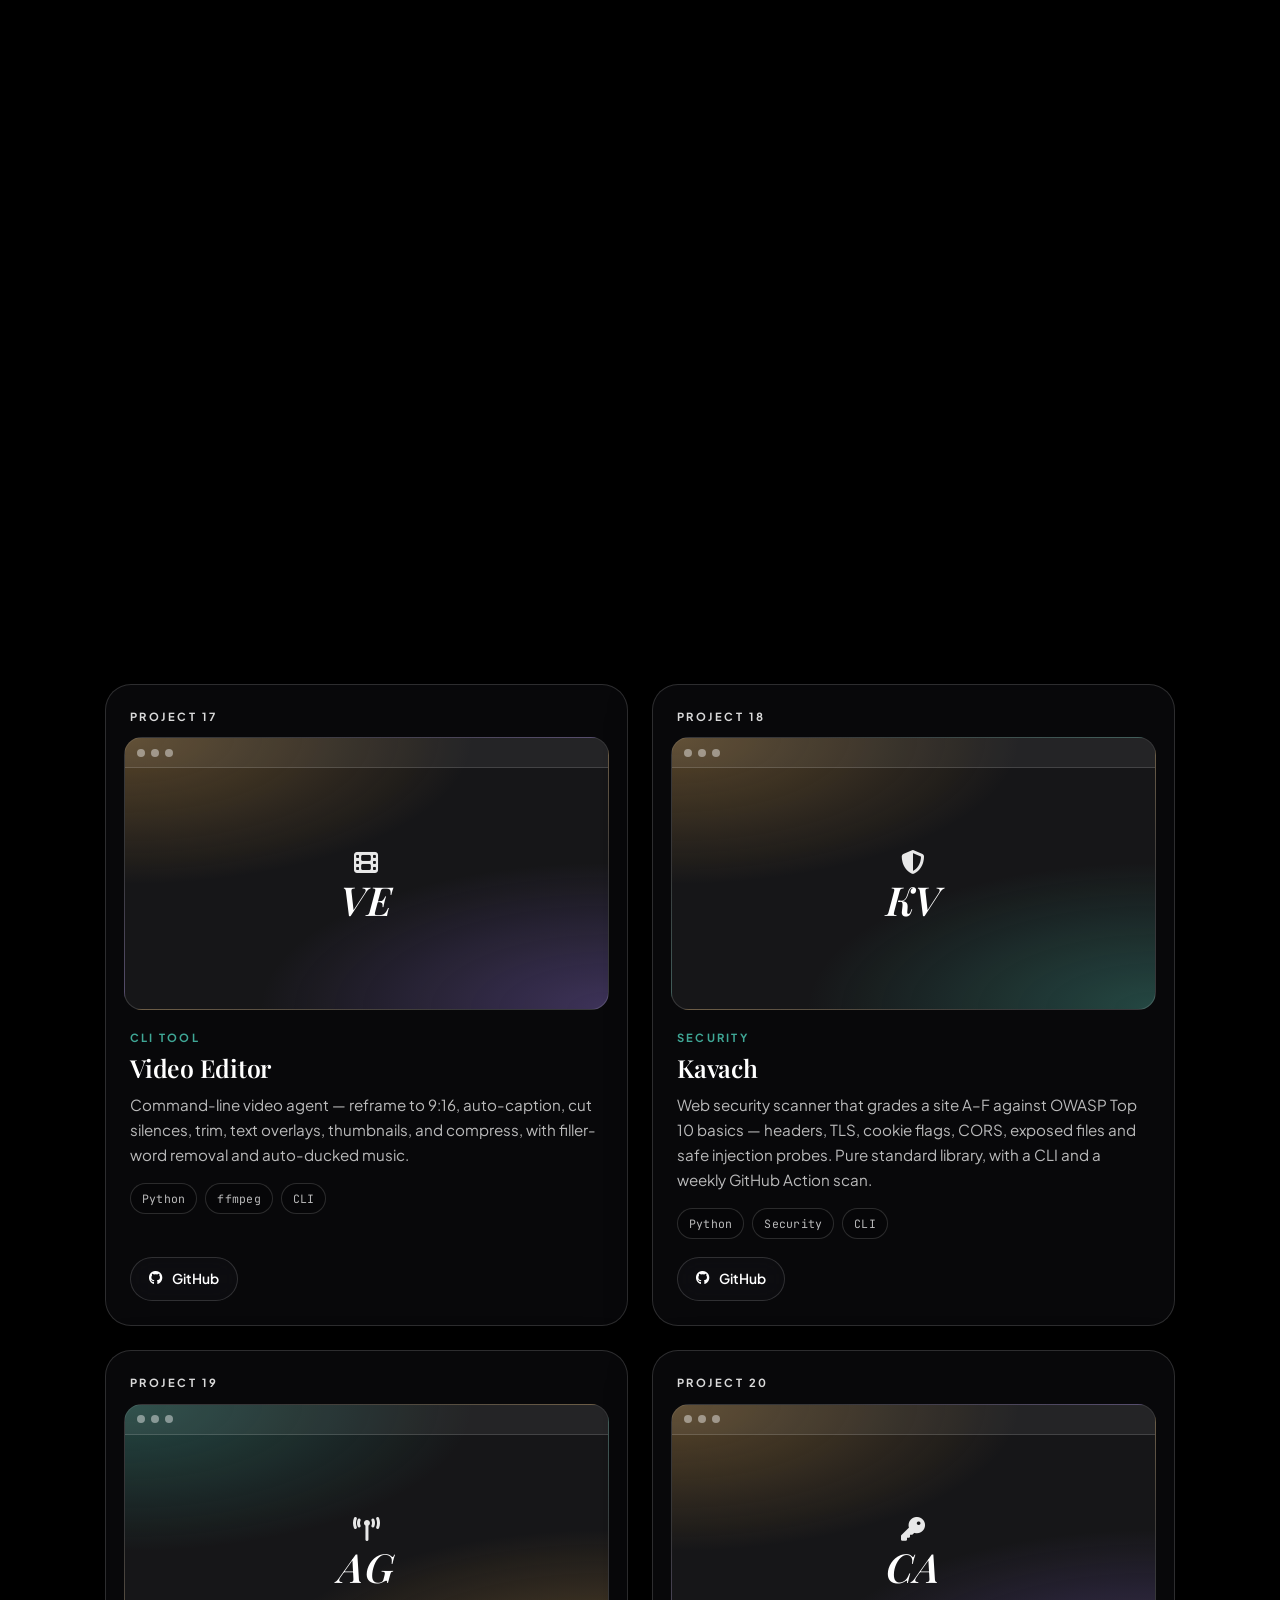
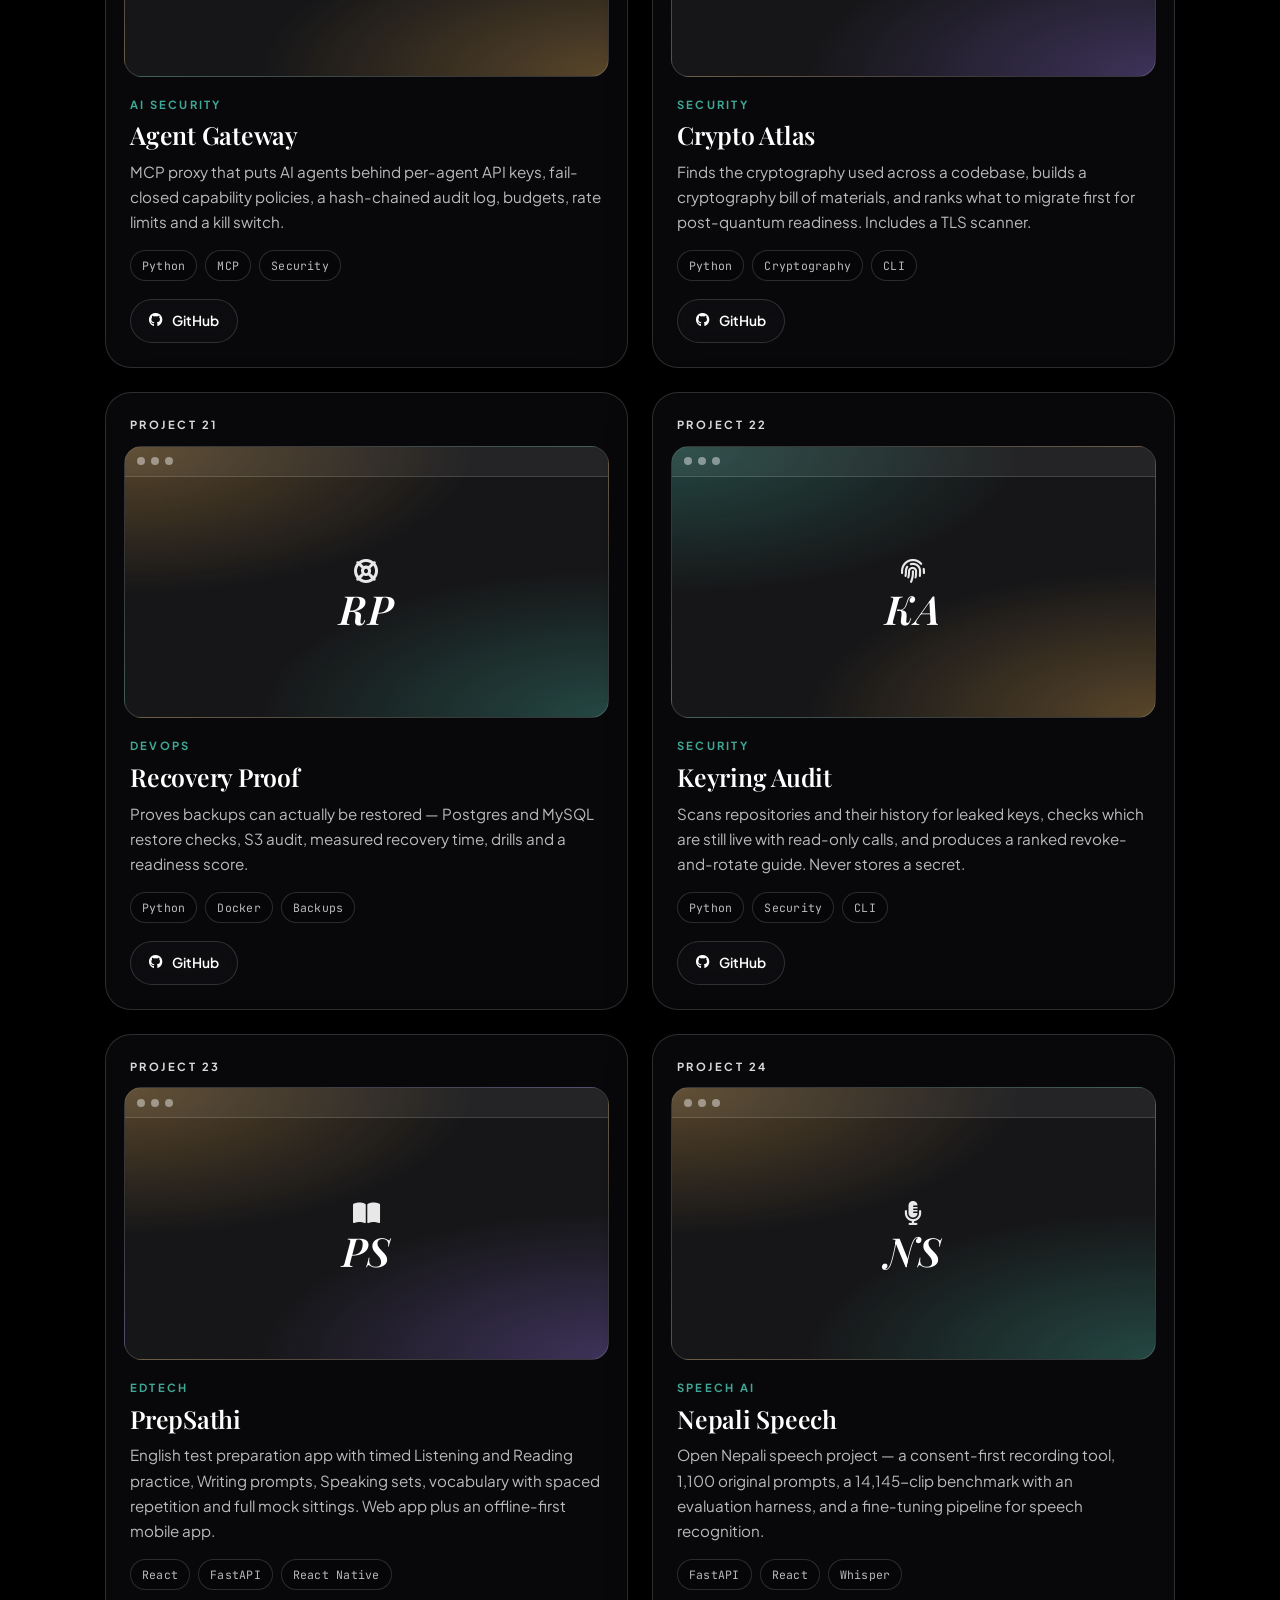
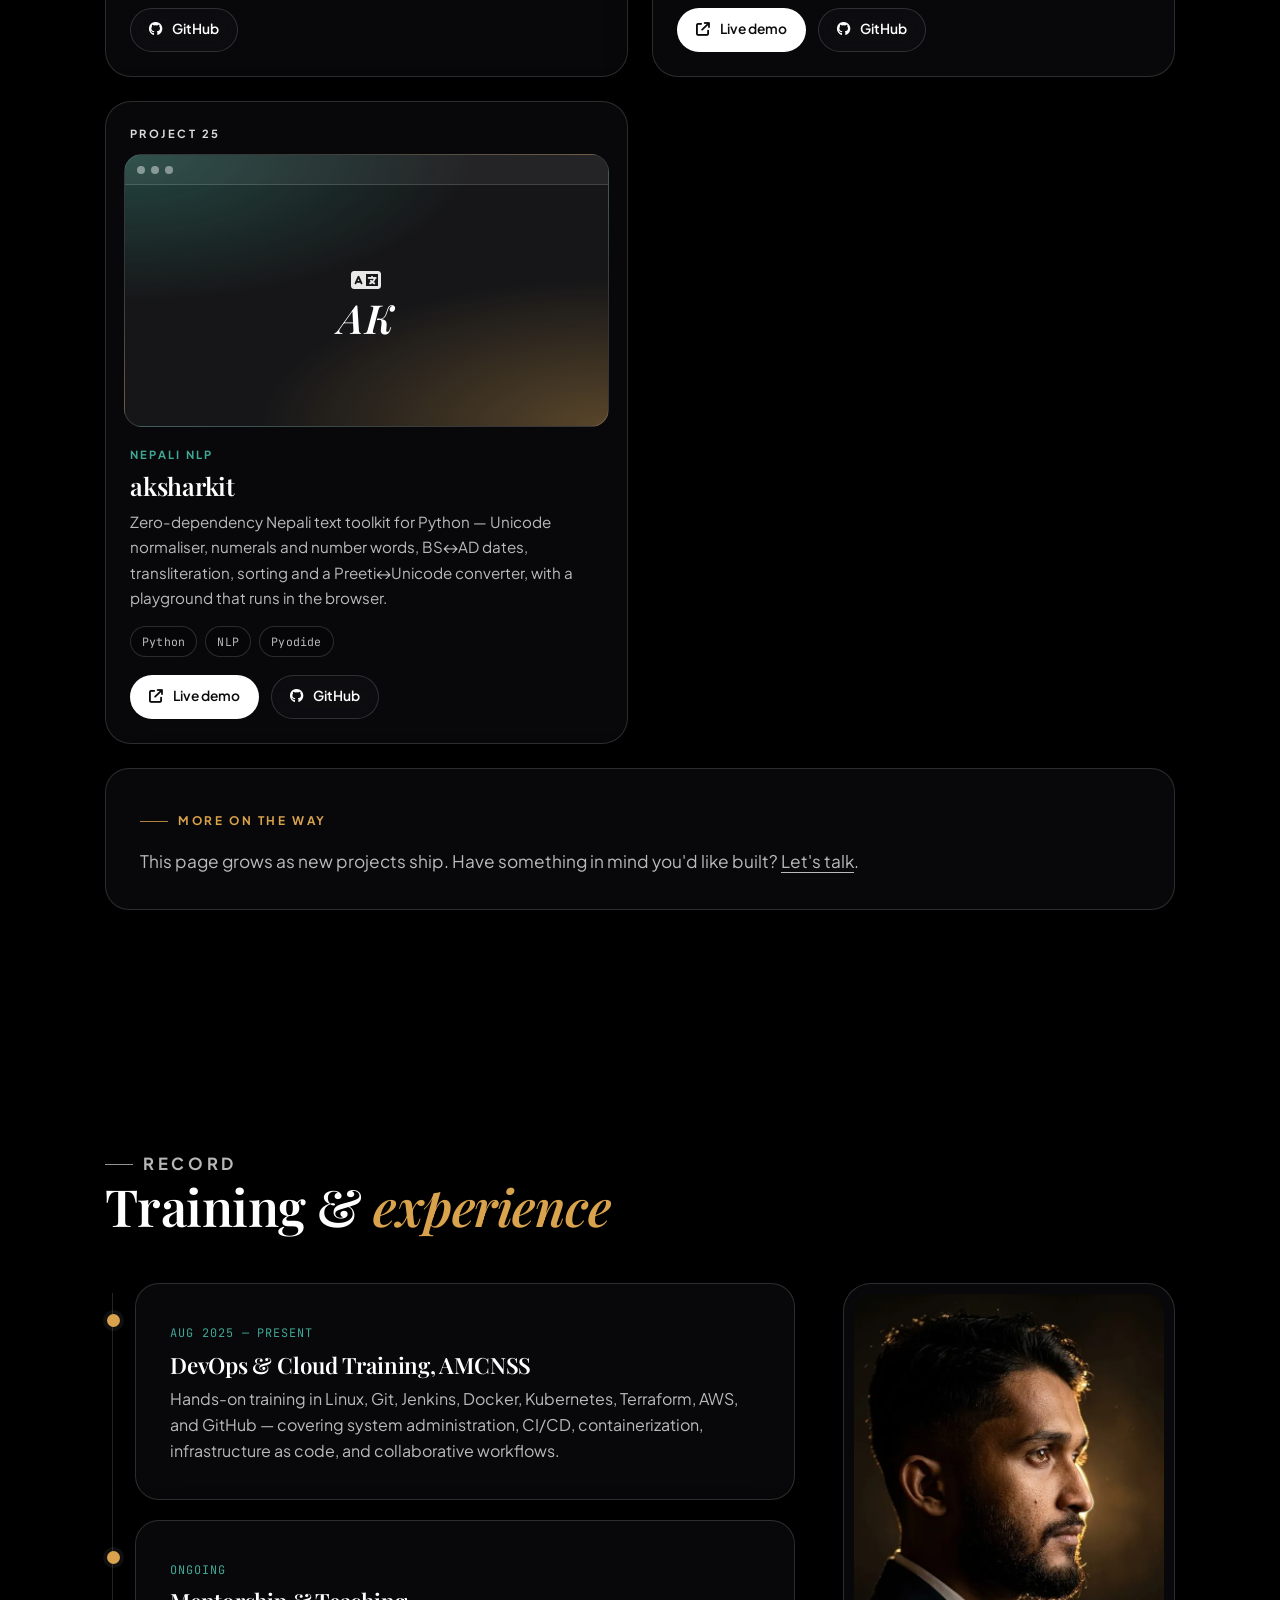
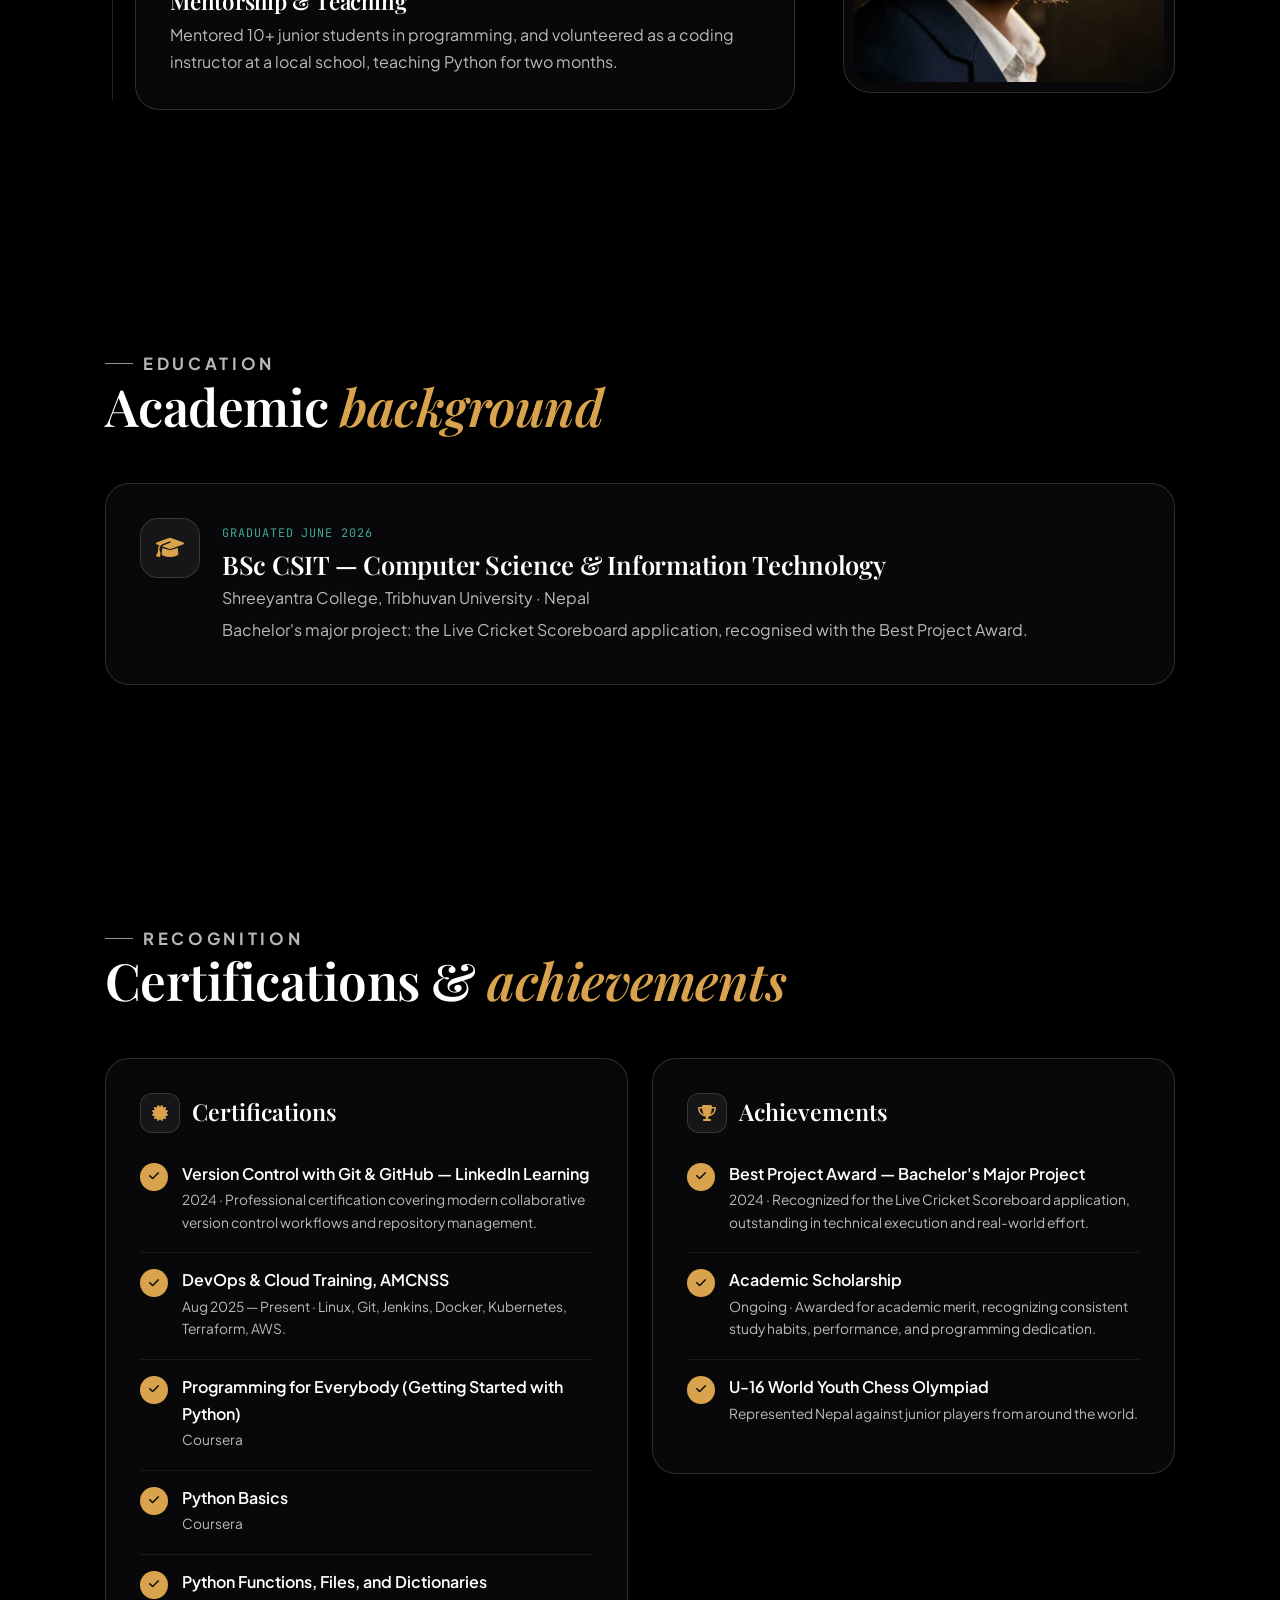
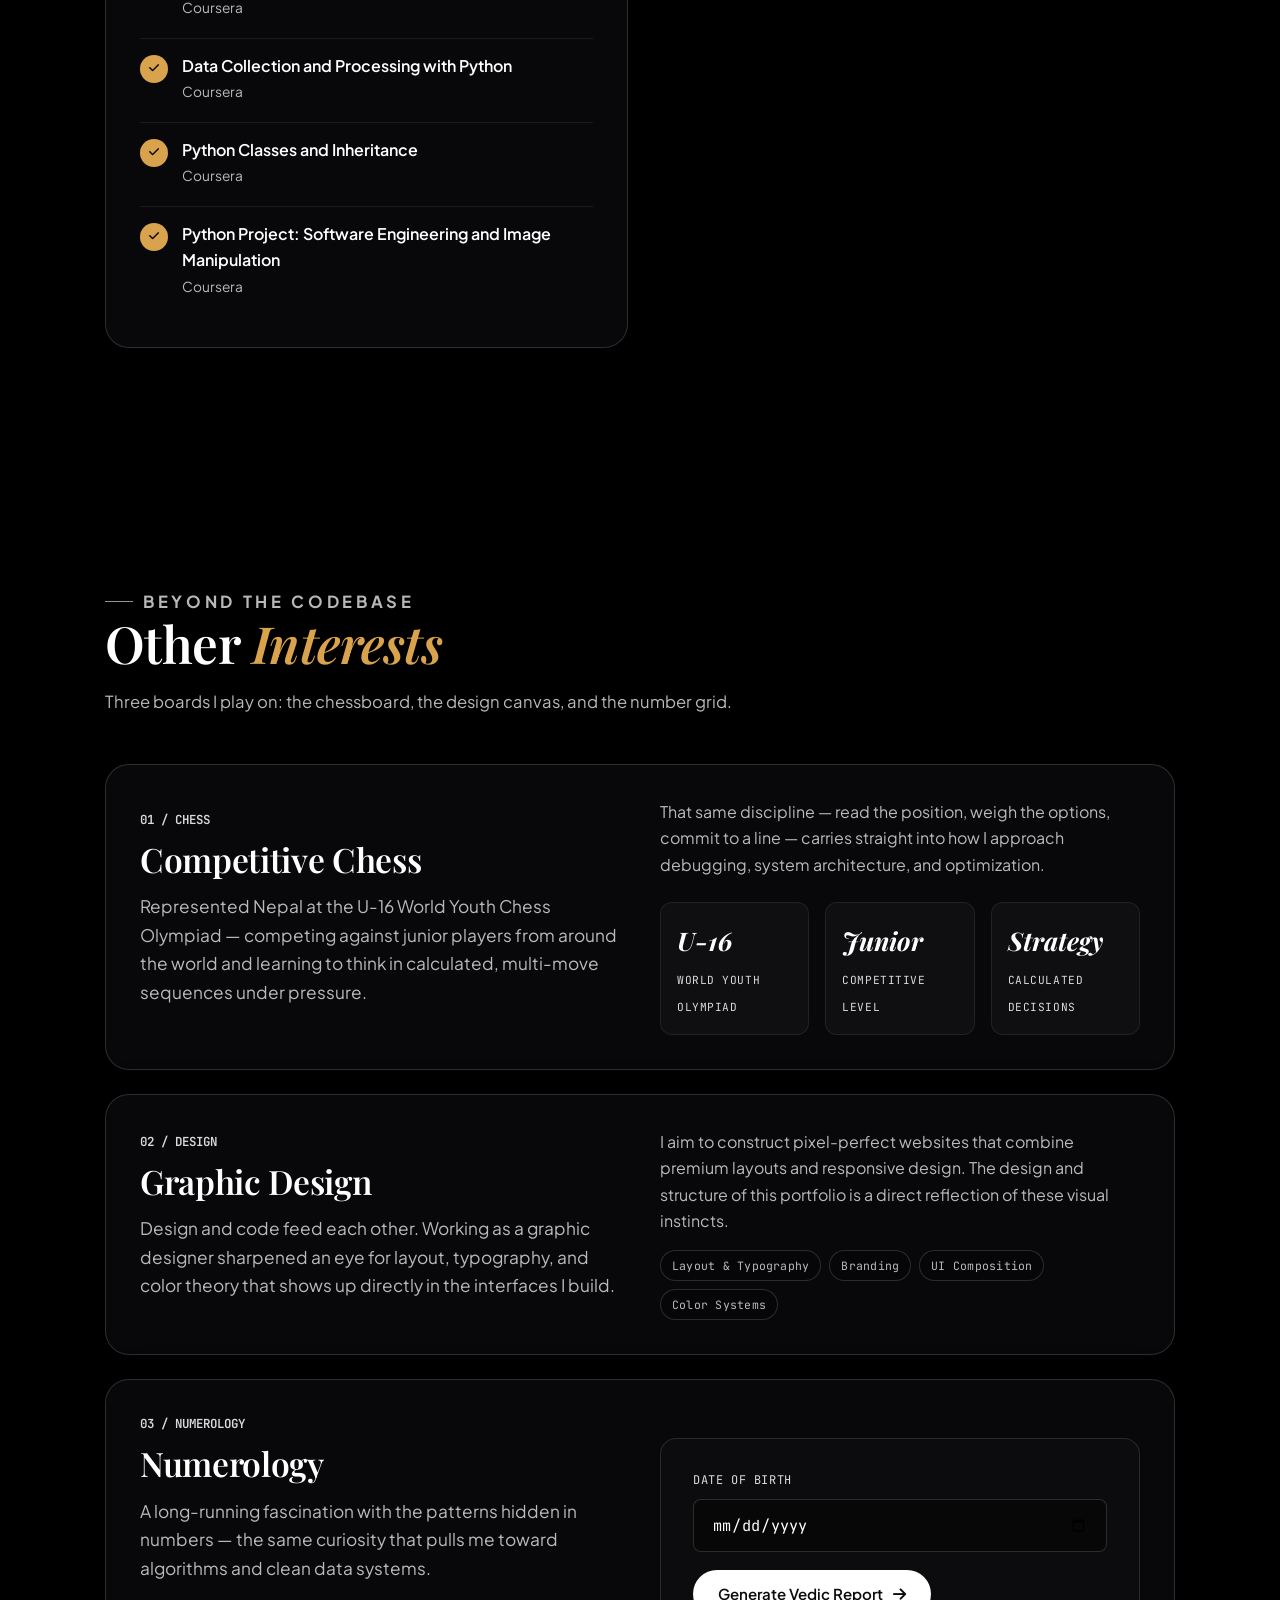
==== commit 2e2ab96a: "Add eight projects (Kavach, Agent Gateway, Crypto Atlas, Recovery Proof, Keyring Audit, PrepSathi, N" ====
--- a/contact.html
+++ b/contact.html
@@ -9,7 +9,7 @@
   <link rel="icon" type="image/svg+xml" href="/favicon.svg">
   <meta name="theme-color" content="#0f172a">
   <meta http-equiv="refresh" content="0; url=./#contact">
-  <link rel="stylesheet" href="style.css?v=6">
+  <link rel="stylesheet" href="style.css?v=7">
   <script>location.replace('./#contact');</script>
 </head>
 <body>
--- a/style.css
+++ b/style.css
@@ -34,7 +34,7 @@
   --selection-color: #000000;
 
   /* Video overlay — dark */
-  --video-overlay: linear-gradient(135deg, rgba(0,0,0,0.70) 0%, rgba(0,0,0,0.76) 50%, rgba(0,0,0,0.82) 100%);
+  --video-overlay: linear-gradient(135deg, rgba(0,0,0,0.80) 0%, rgba(0,0,0,0.85) 50%, rgba(0,0,0,0.88) 100%);
 
   /* Floating buttons */
   --fab-bg: rgba(0, 0, 0, 0.25);
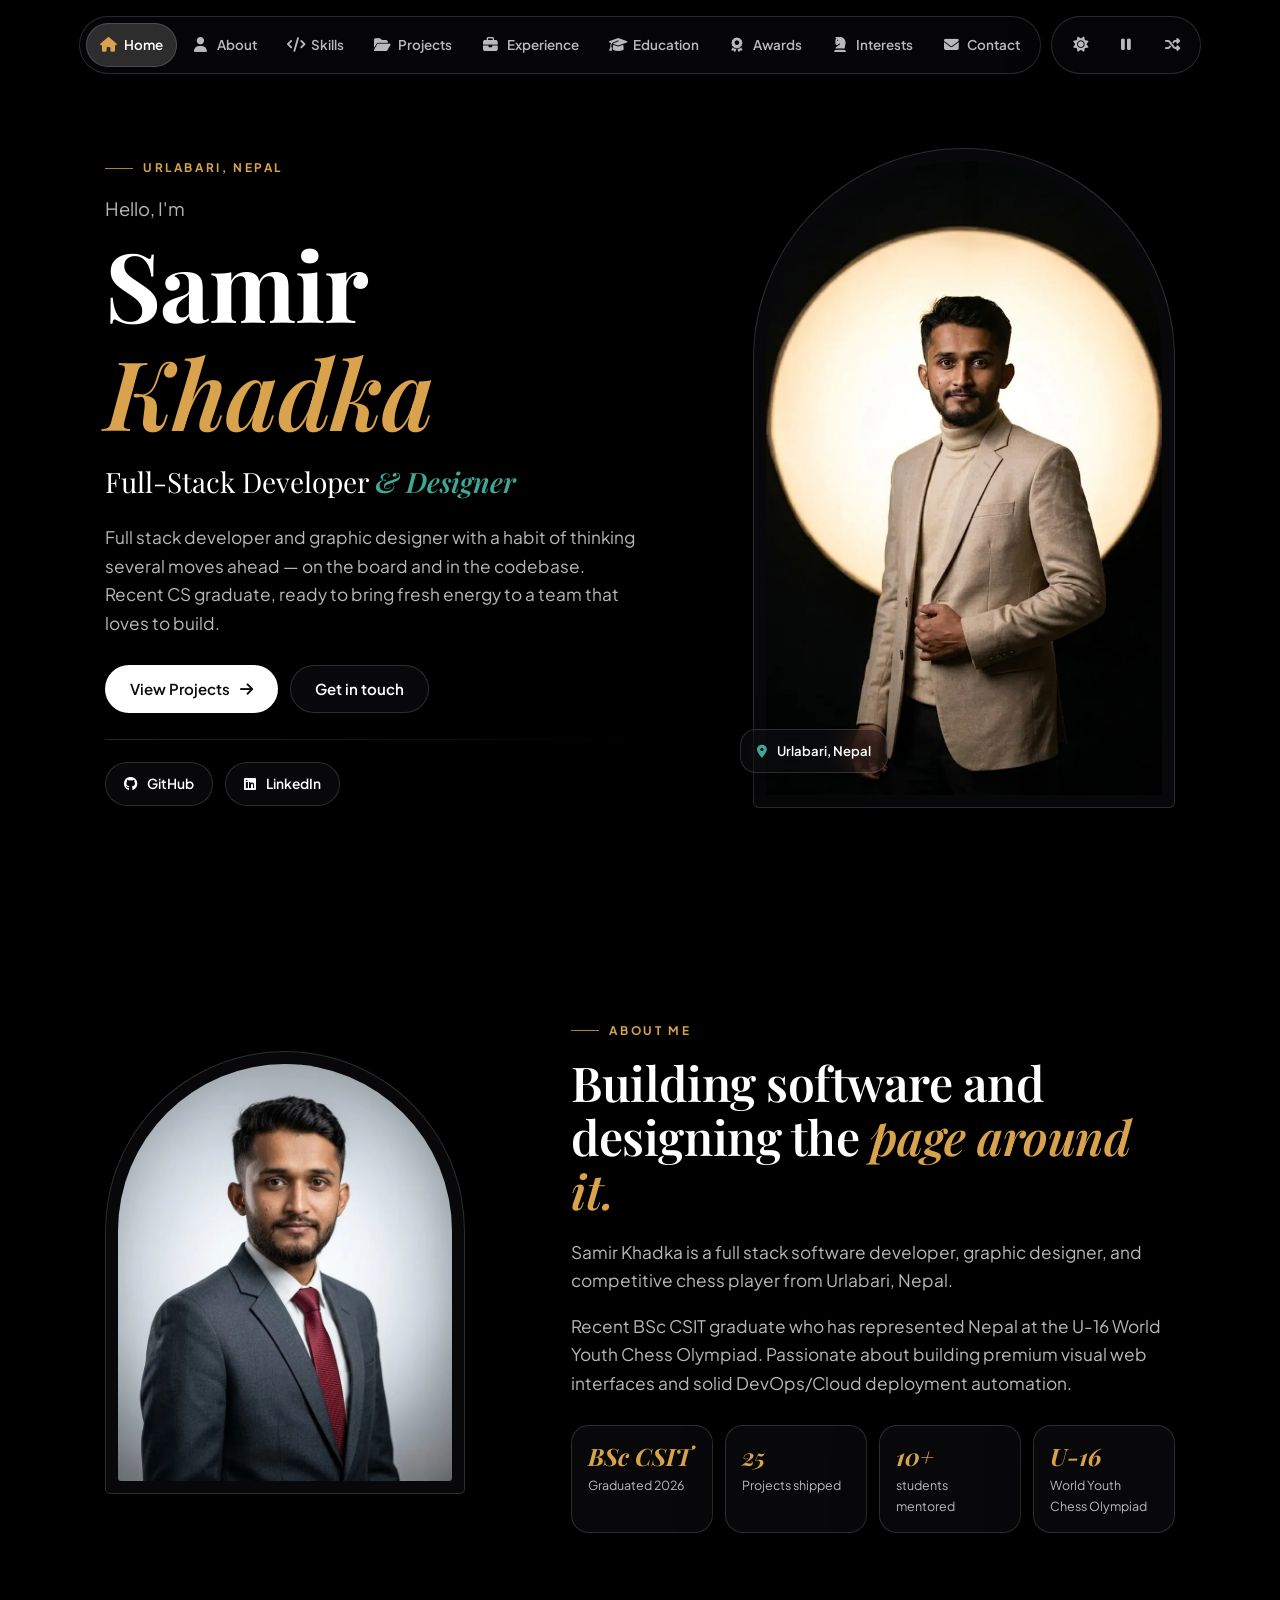
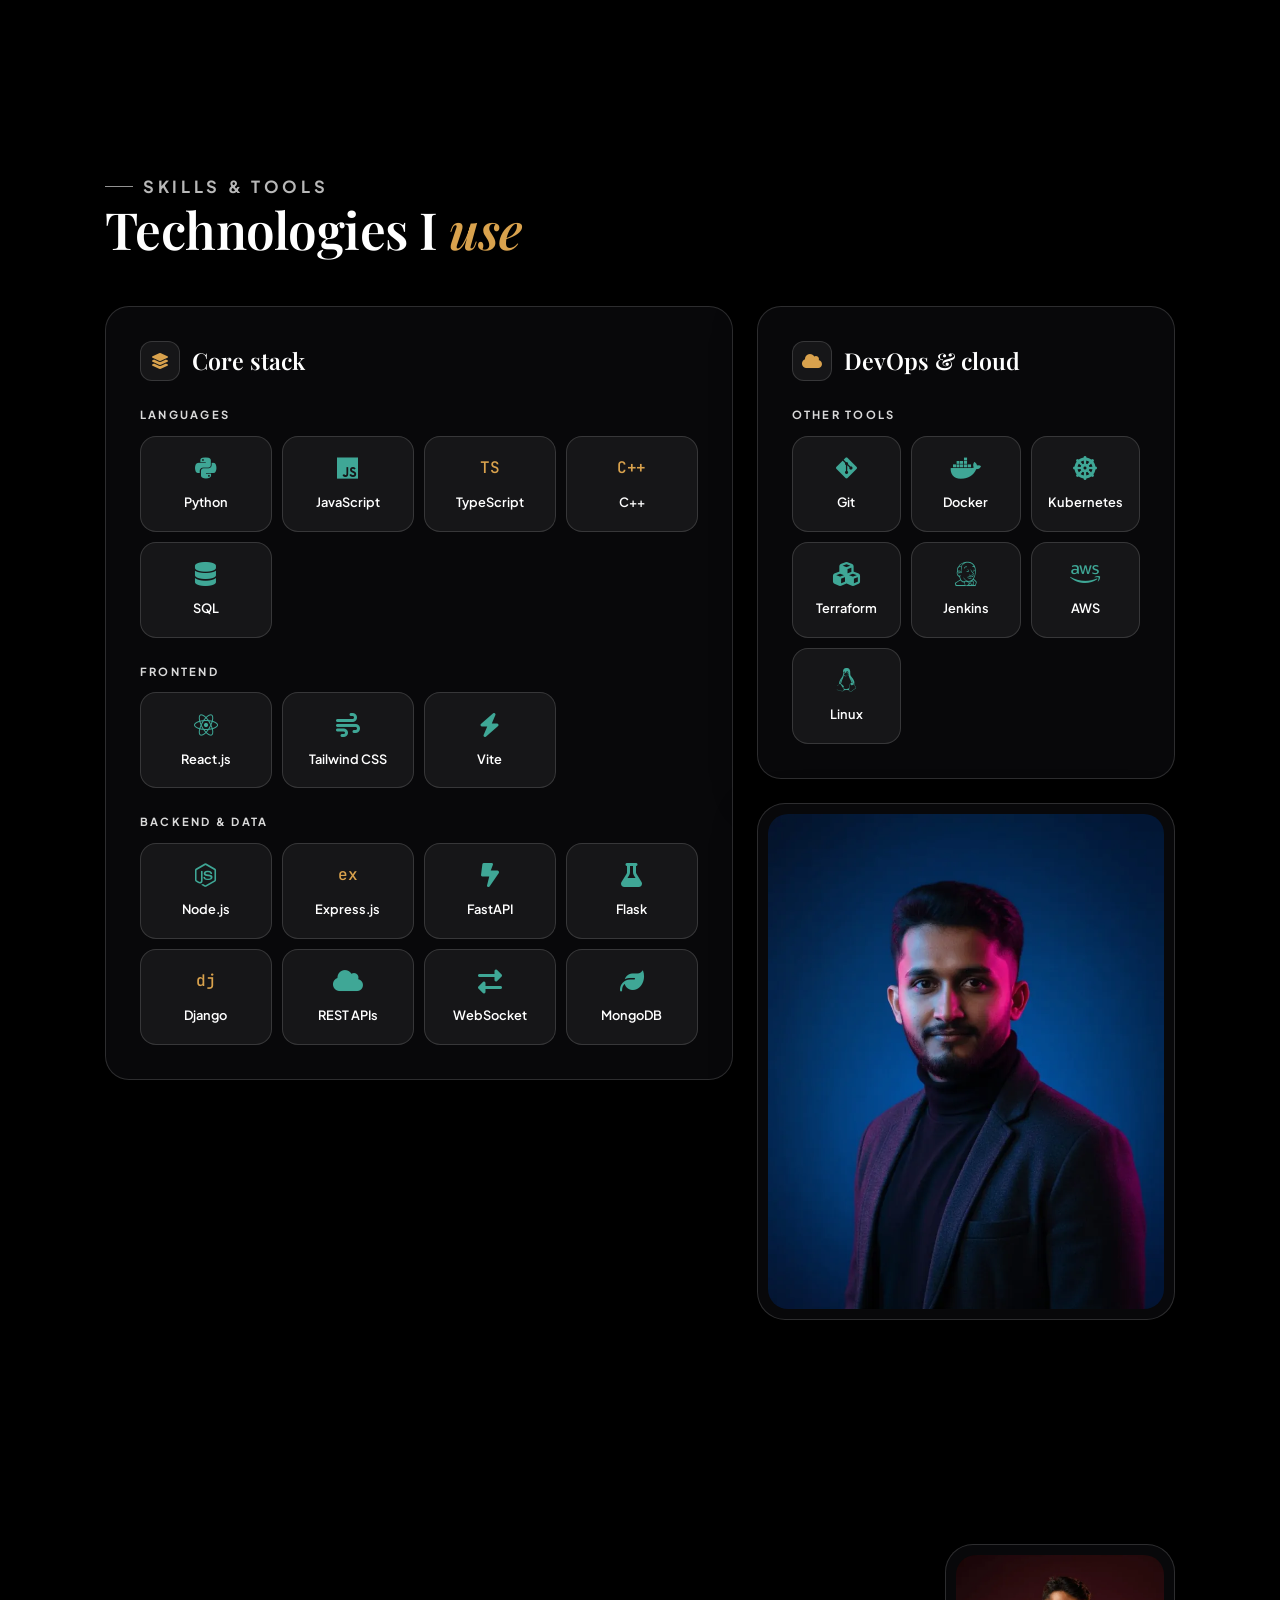
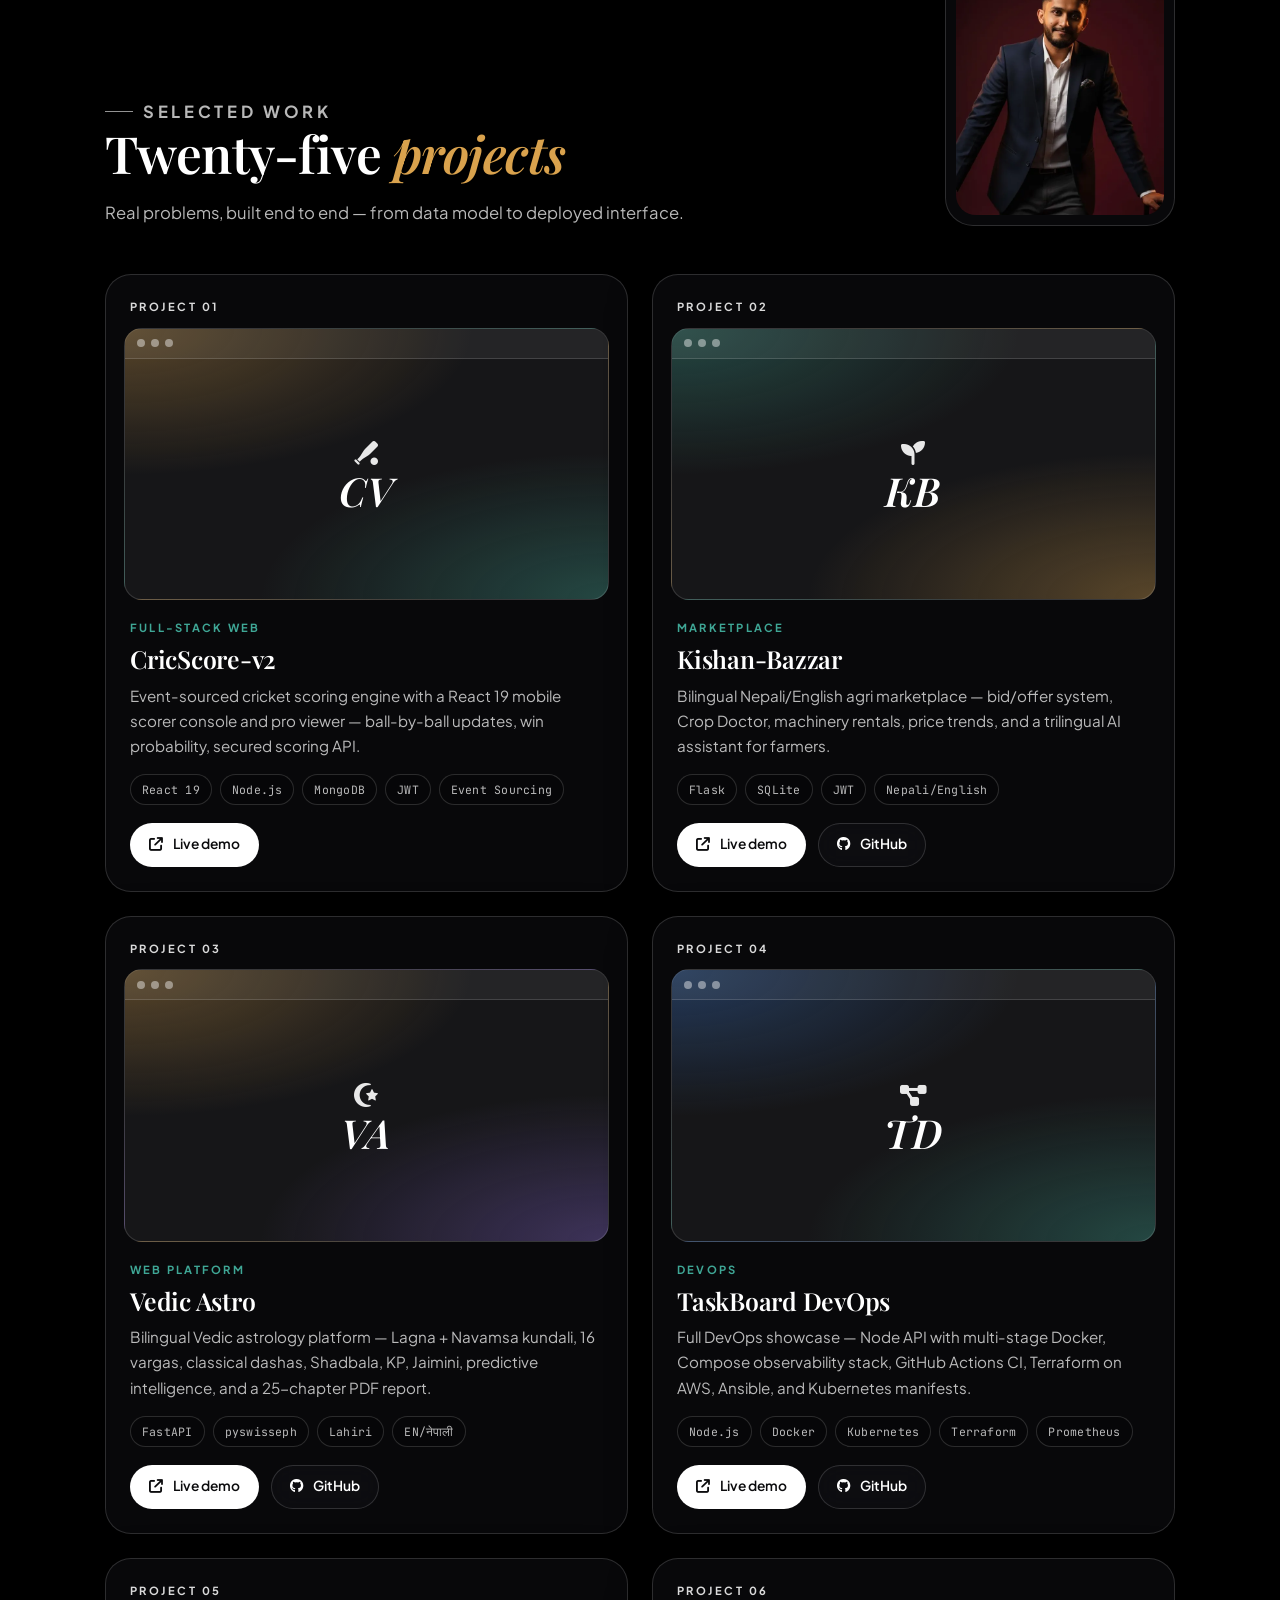
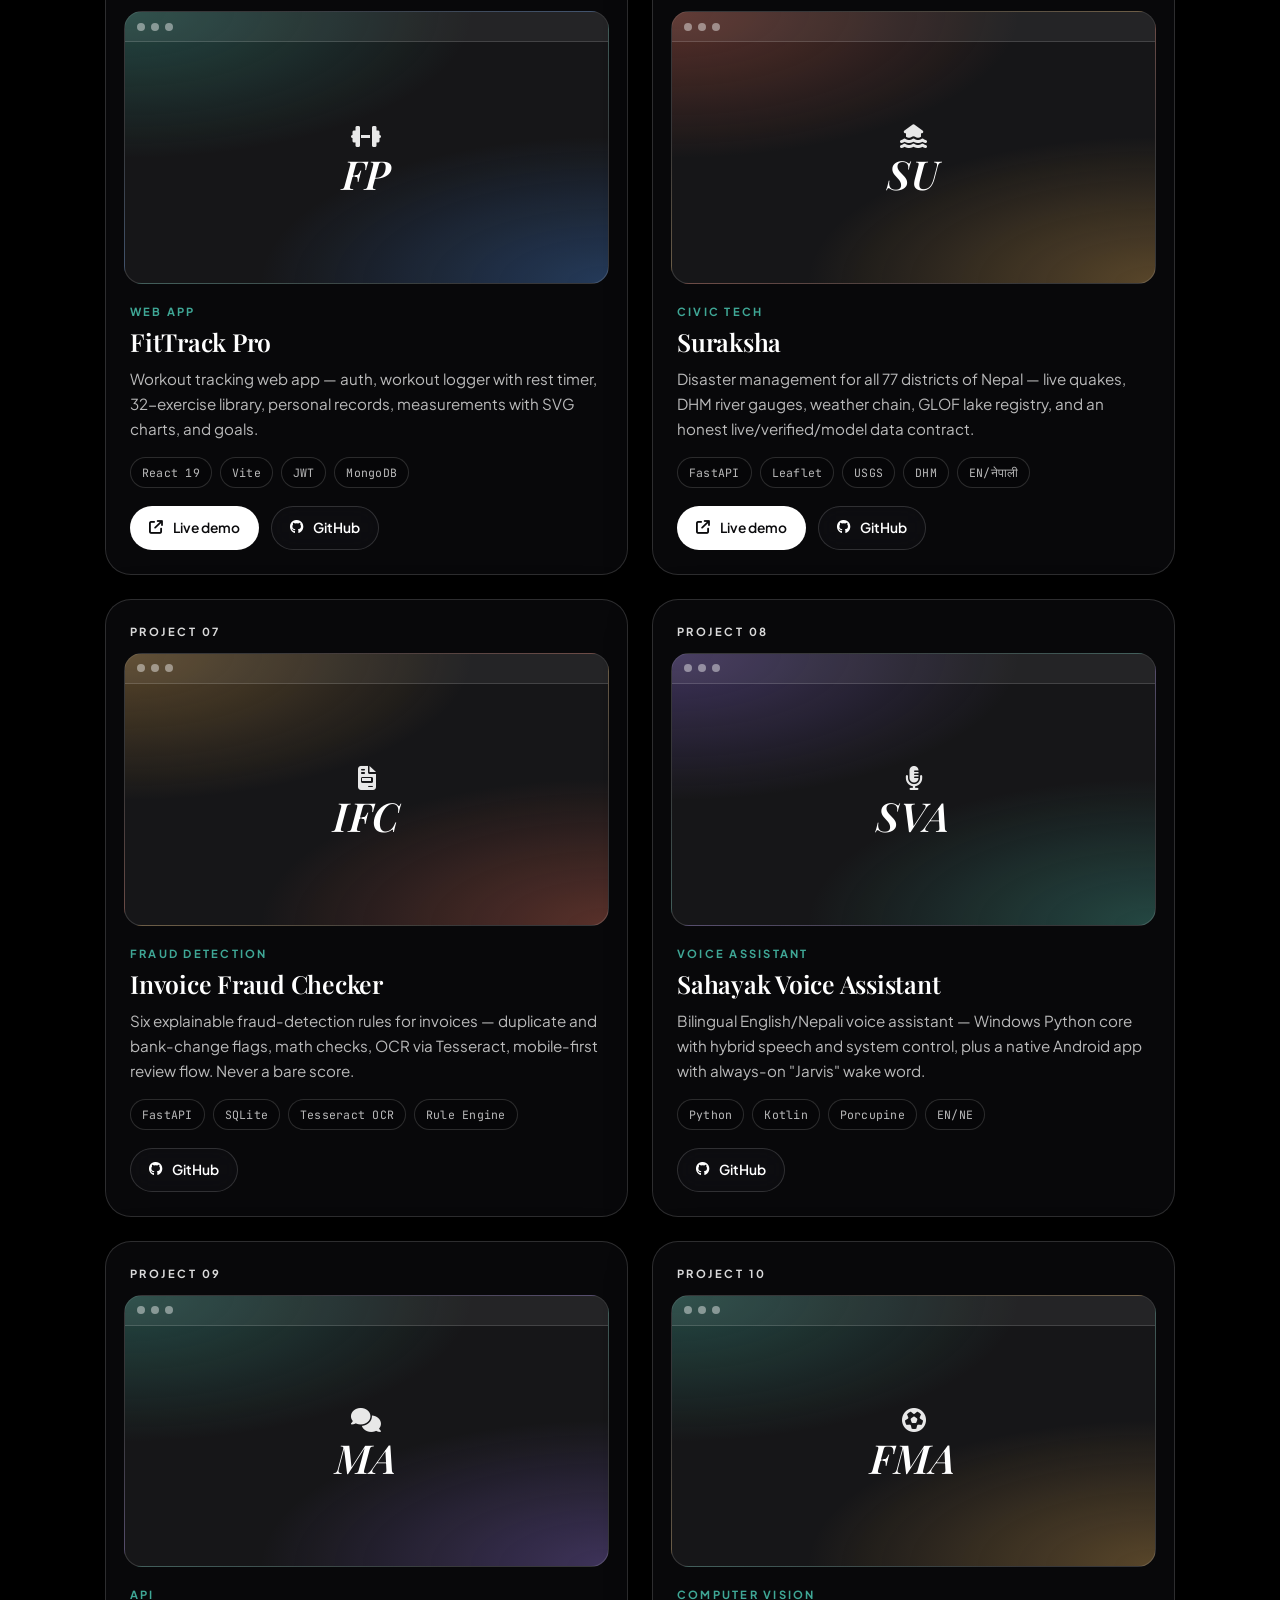
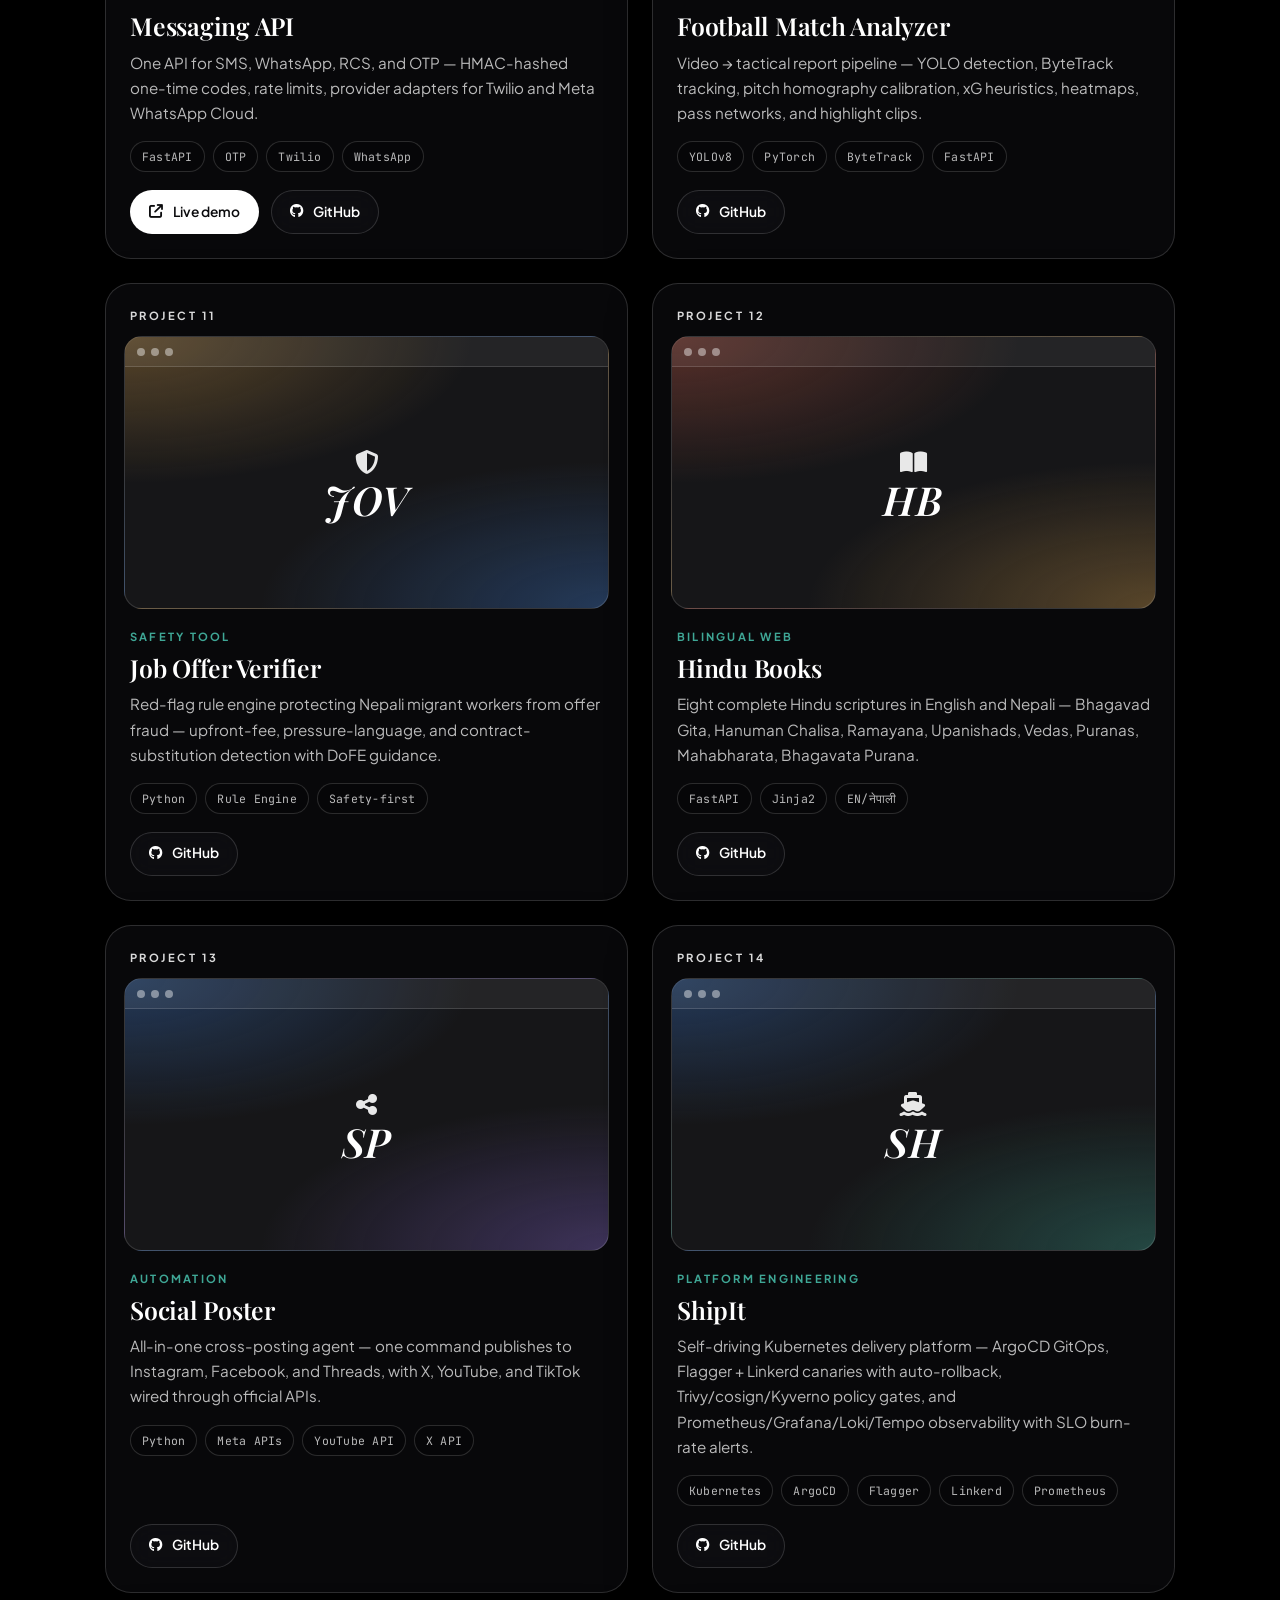
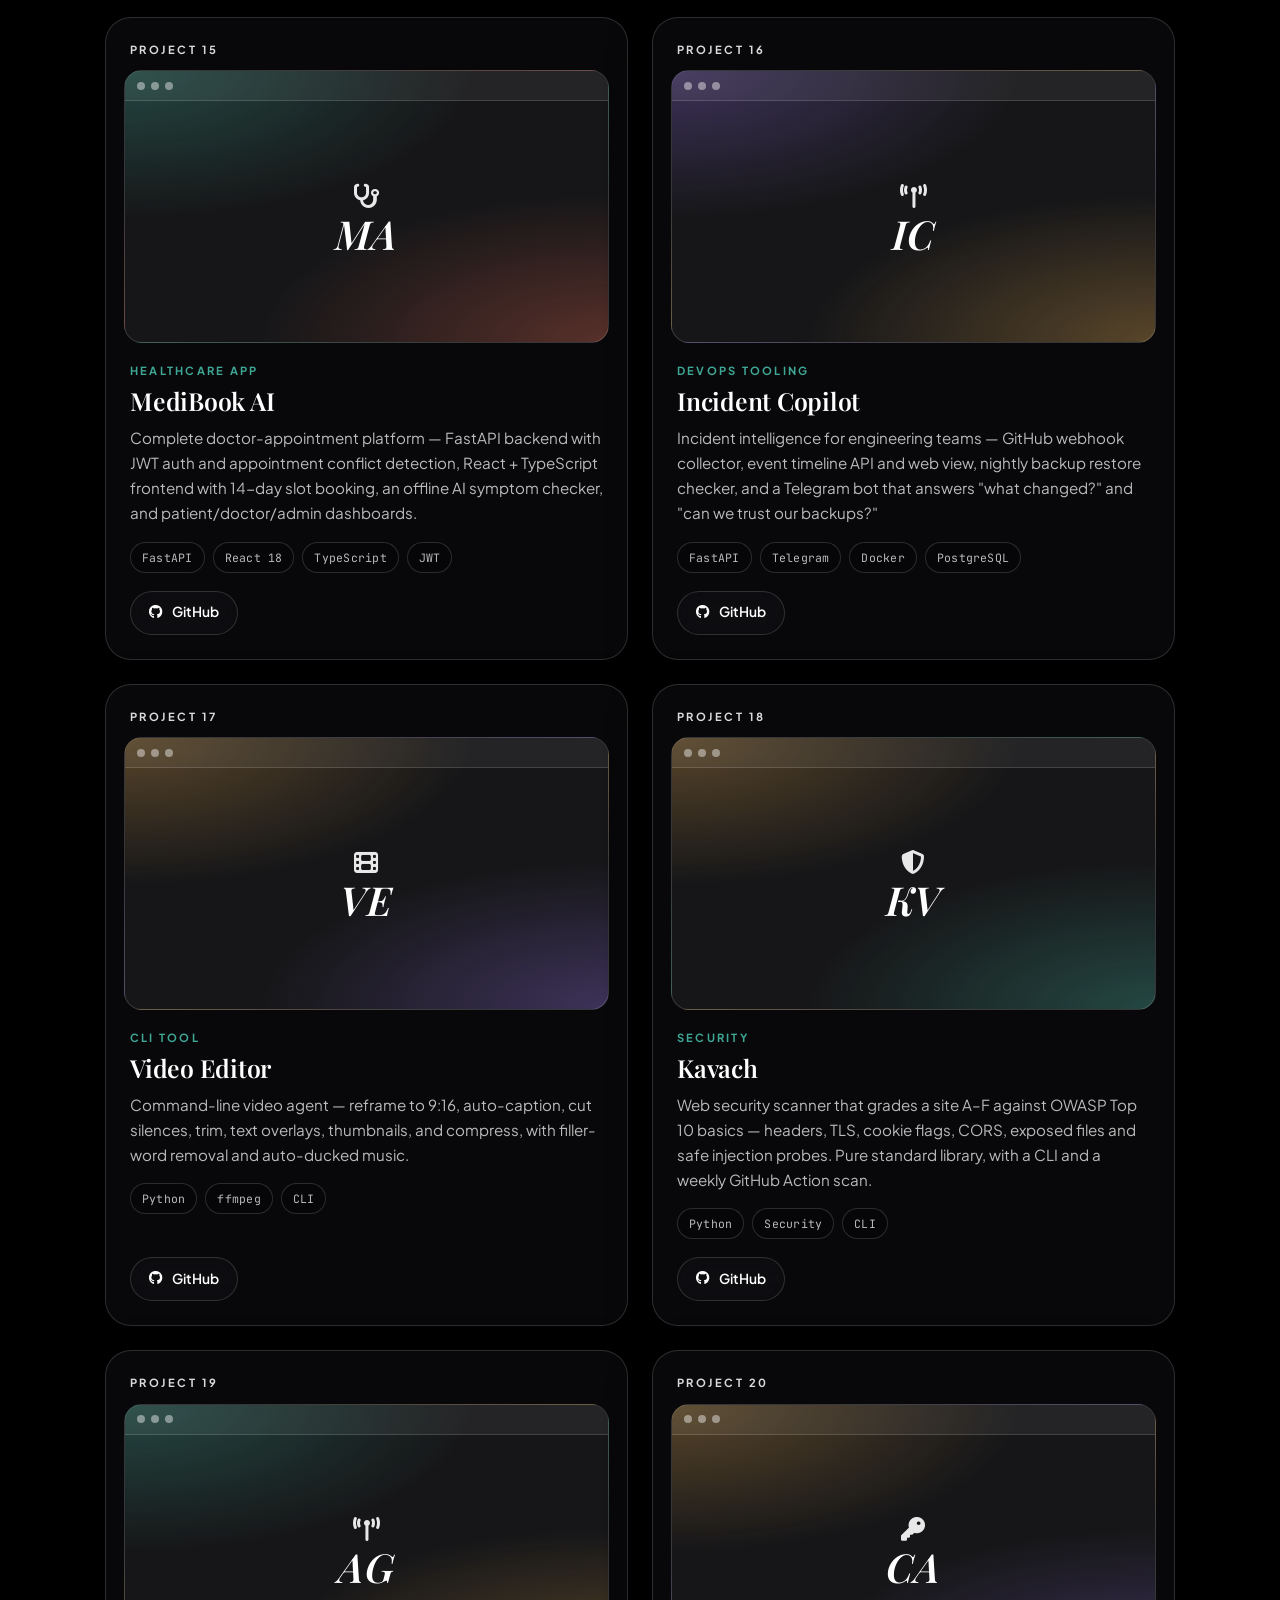
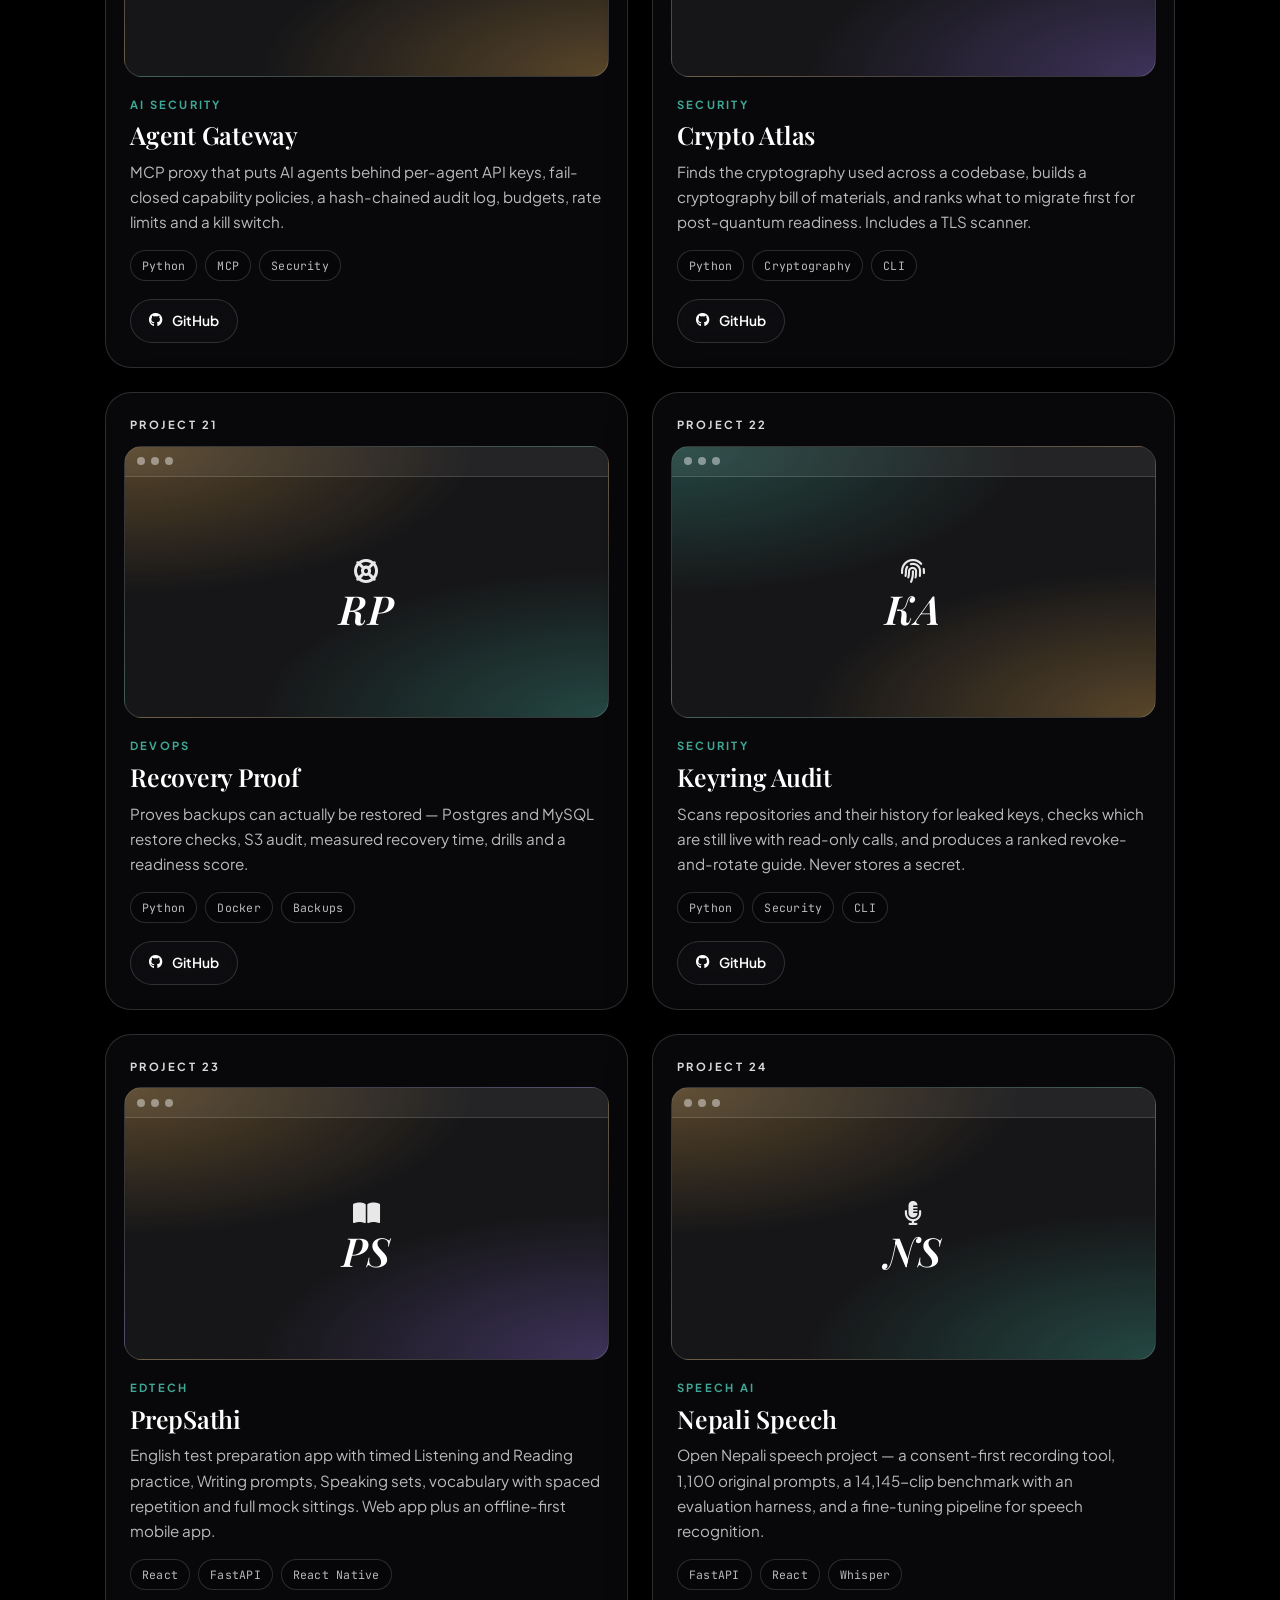
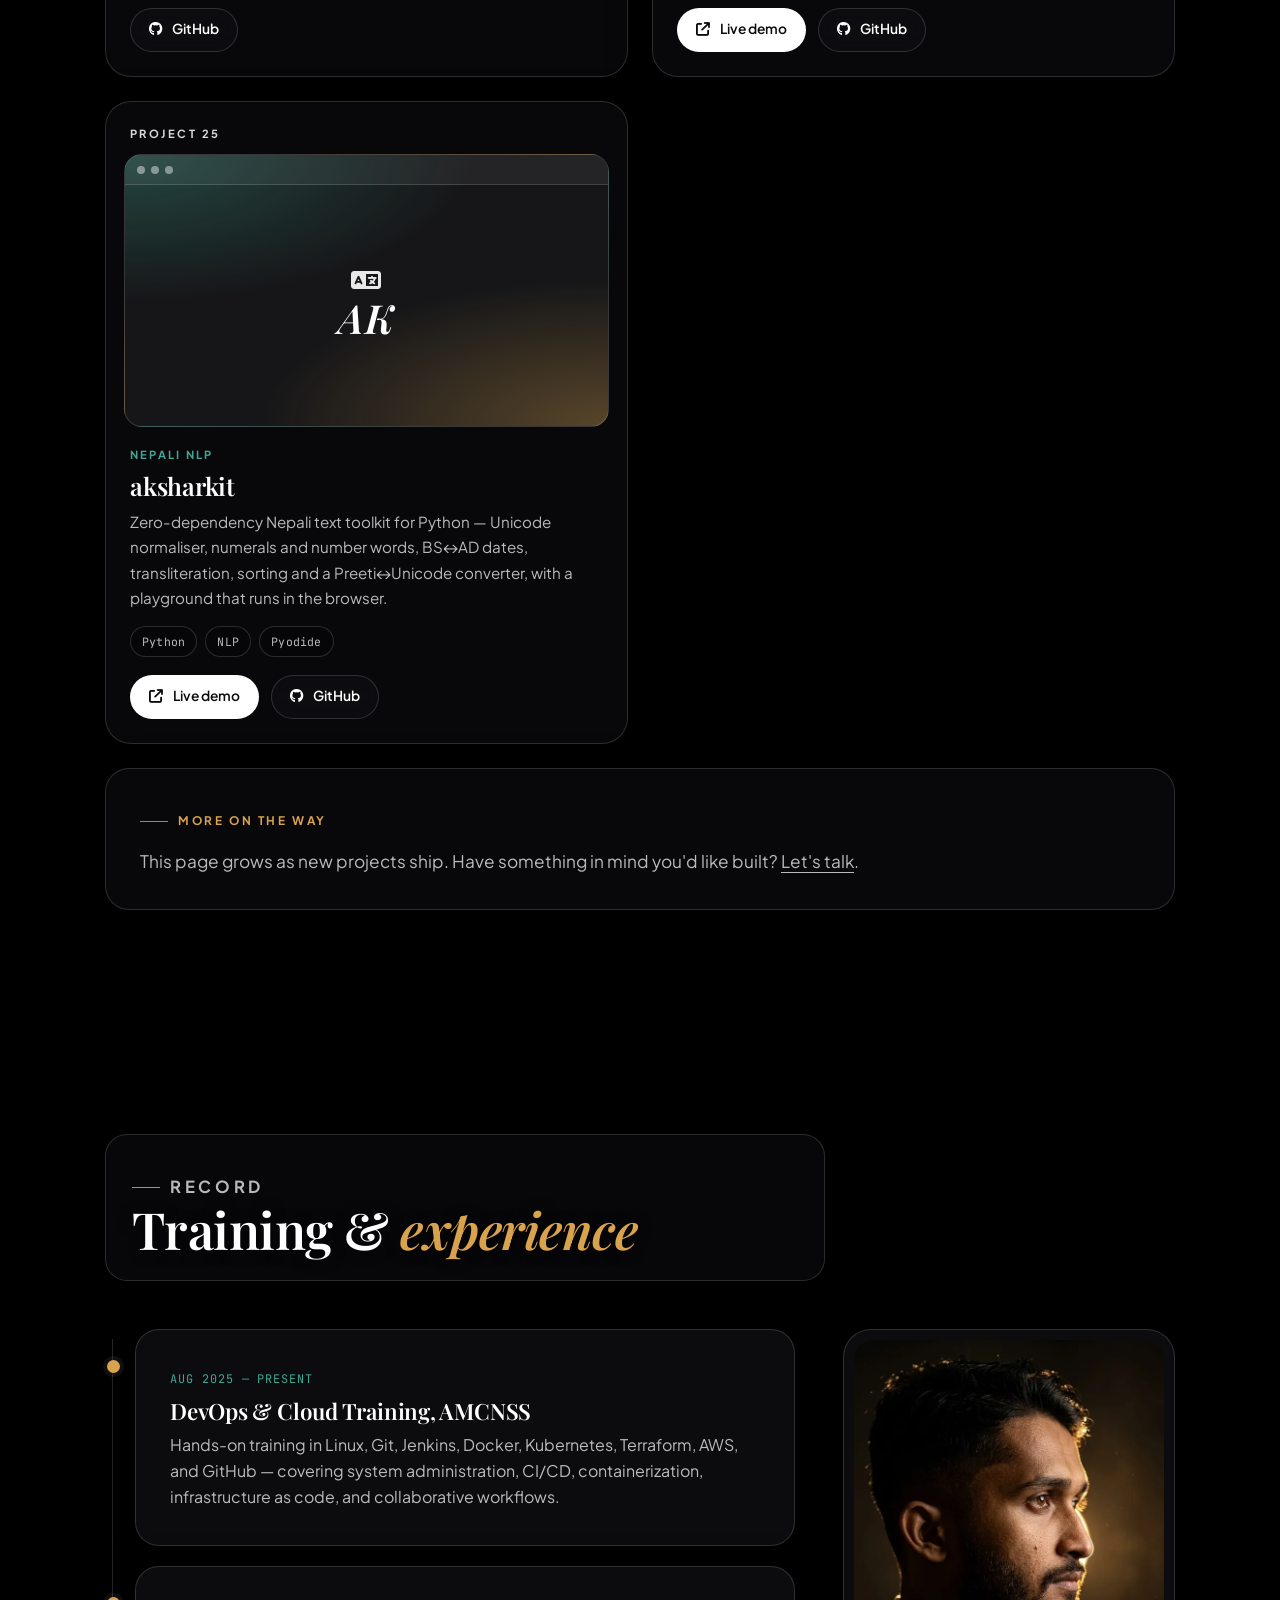
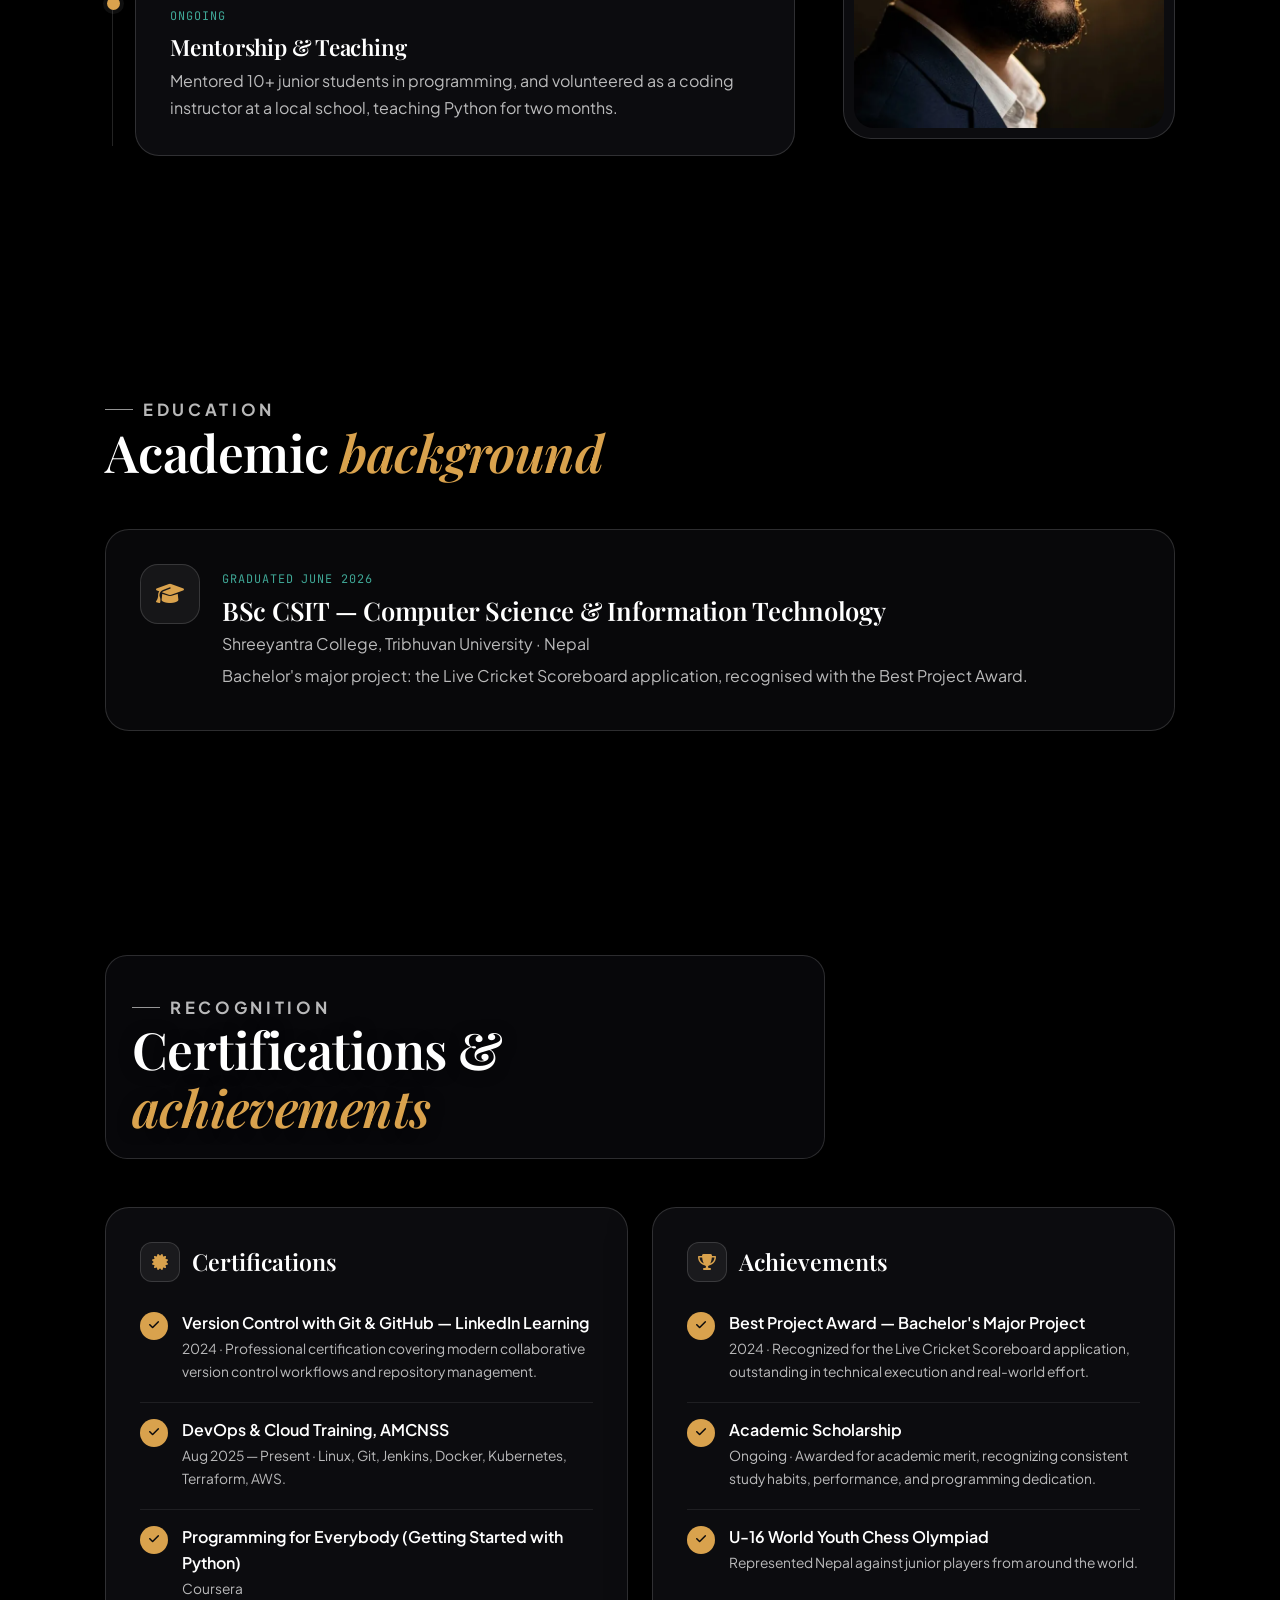
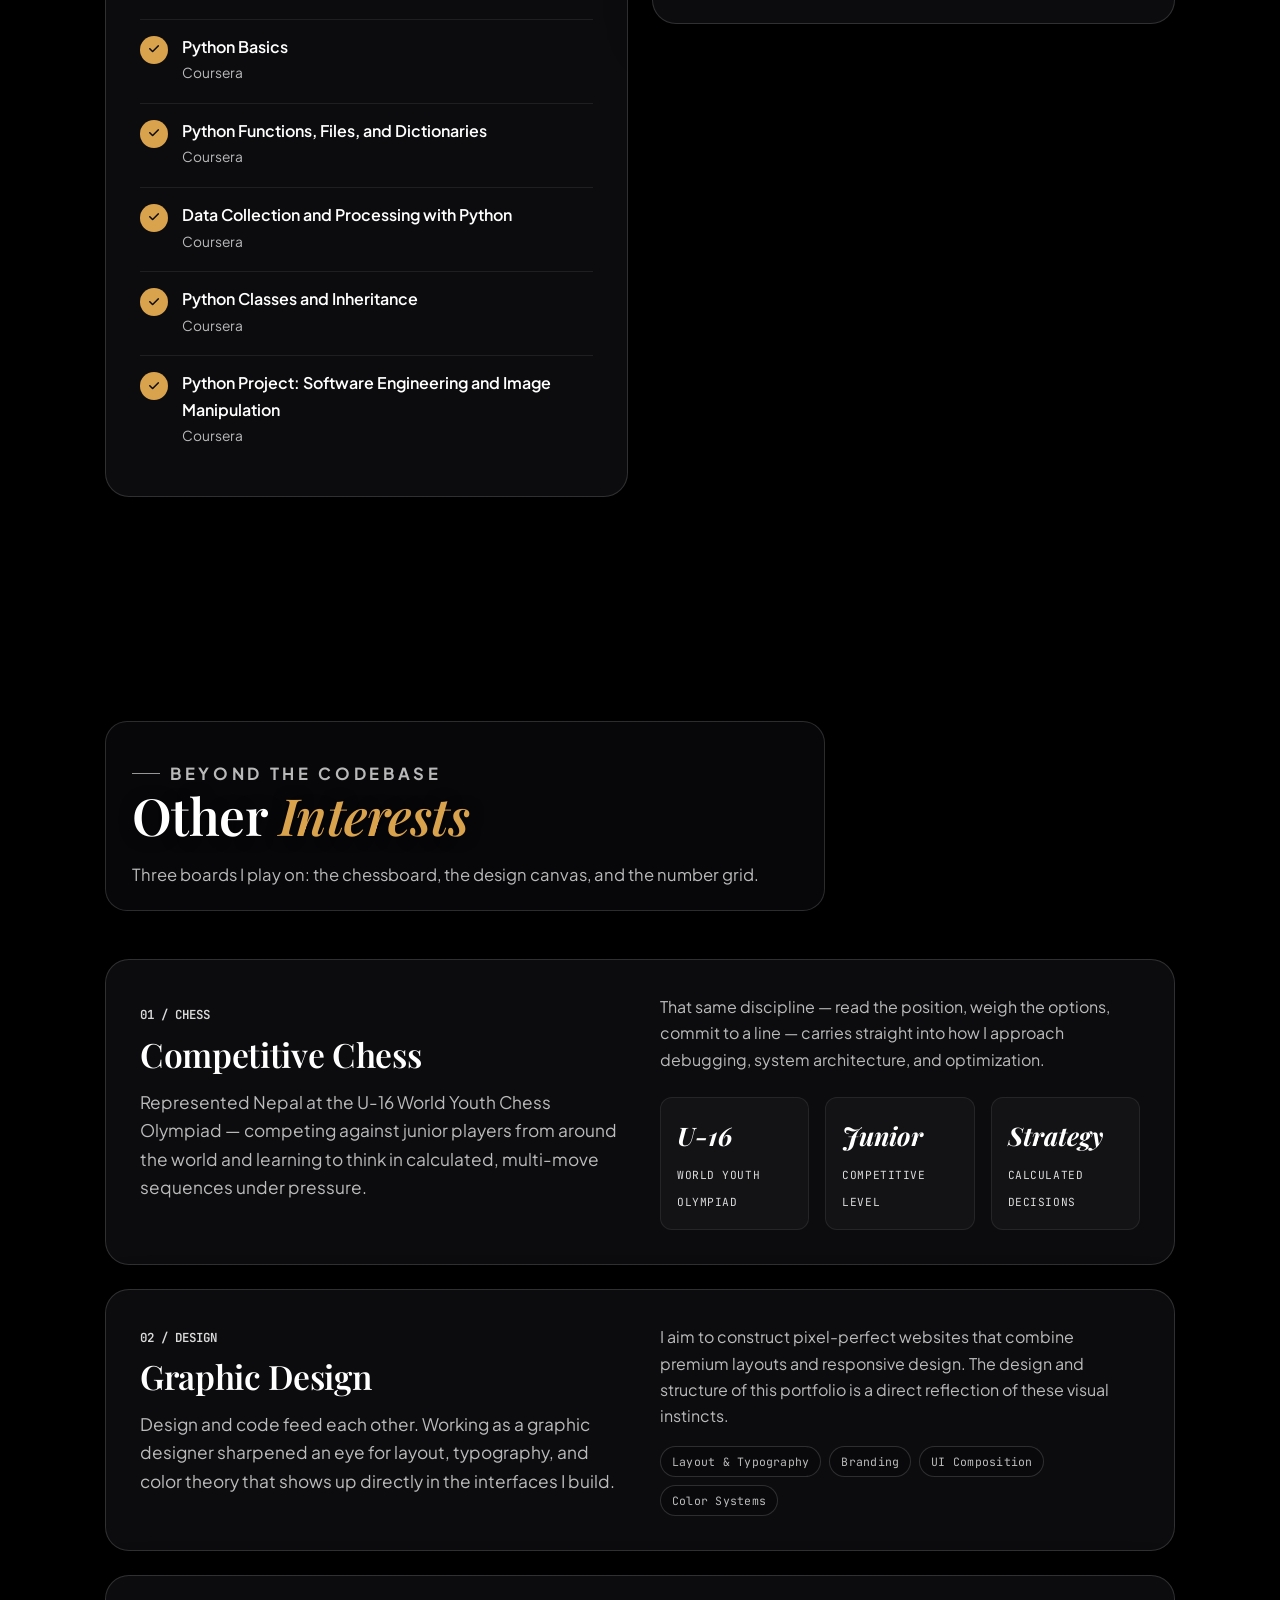
==== commit 80133669: "Readability over pale videos: backed section headings and more solid cards in Experience, Awards and" ====
--- a/contact.html
+++ b/contact.html
@@ -9,7 +9,7 @@
   <link rel="icon" type="image/svg+xml" href="/favicon.svg">
   <meta name="theme-color" content="#0f172a">
   <meta http-equiv="refresh" content="0; url=./#contact">
-  <link rel="stylesheet" href="style.css?v=7">
+  <link rel="stylesheet" href="style.css?v=8">
   <script>location.replace('./#contact');</script>
 </head>
 <body>
--- a/style.css
+++ b/style.css
@@ -1014,3 +1014,12 @@
 }
 
 .bottom-nav button.has-current { color: var(--gold); }
+
+/* Readability over pale background videos: backed headings, more solid cards */
+#experience .section-head, #achievements .section-head, #interests .section-head {
+  background: rgba(10, 10, 14, 0.72); border: 1px solid var(--glass-border); border-radius: 22px;
+  padding: 22px 26px; -webkit-backdrop-filter: blur(14px); backdrop-filter: blur(14px);
+}
+#experience .glass, #achievements .glass, #interests .glass { background: rgba(14, 14, 18, 0.88); }
+html[data-theme="light"] #experience .section-head, html[data-theme="light"] #achievements .section-head, html[data-theme="light"] #interests .section-head { background: rgba(255, 255, 255, 0.82); }
+html[data-theme="light"] #experience .glass, html[data-theme="light"] #achievements .glass, html[data-theme="light"] #interests .glass { background: rgba(255, 255, 255, 0.92); }
